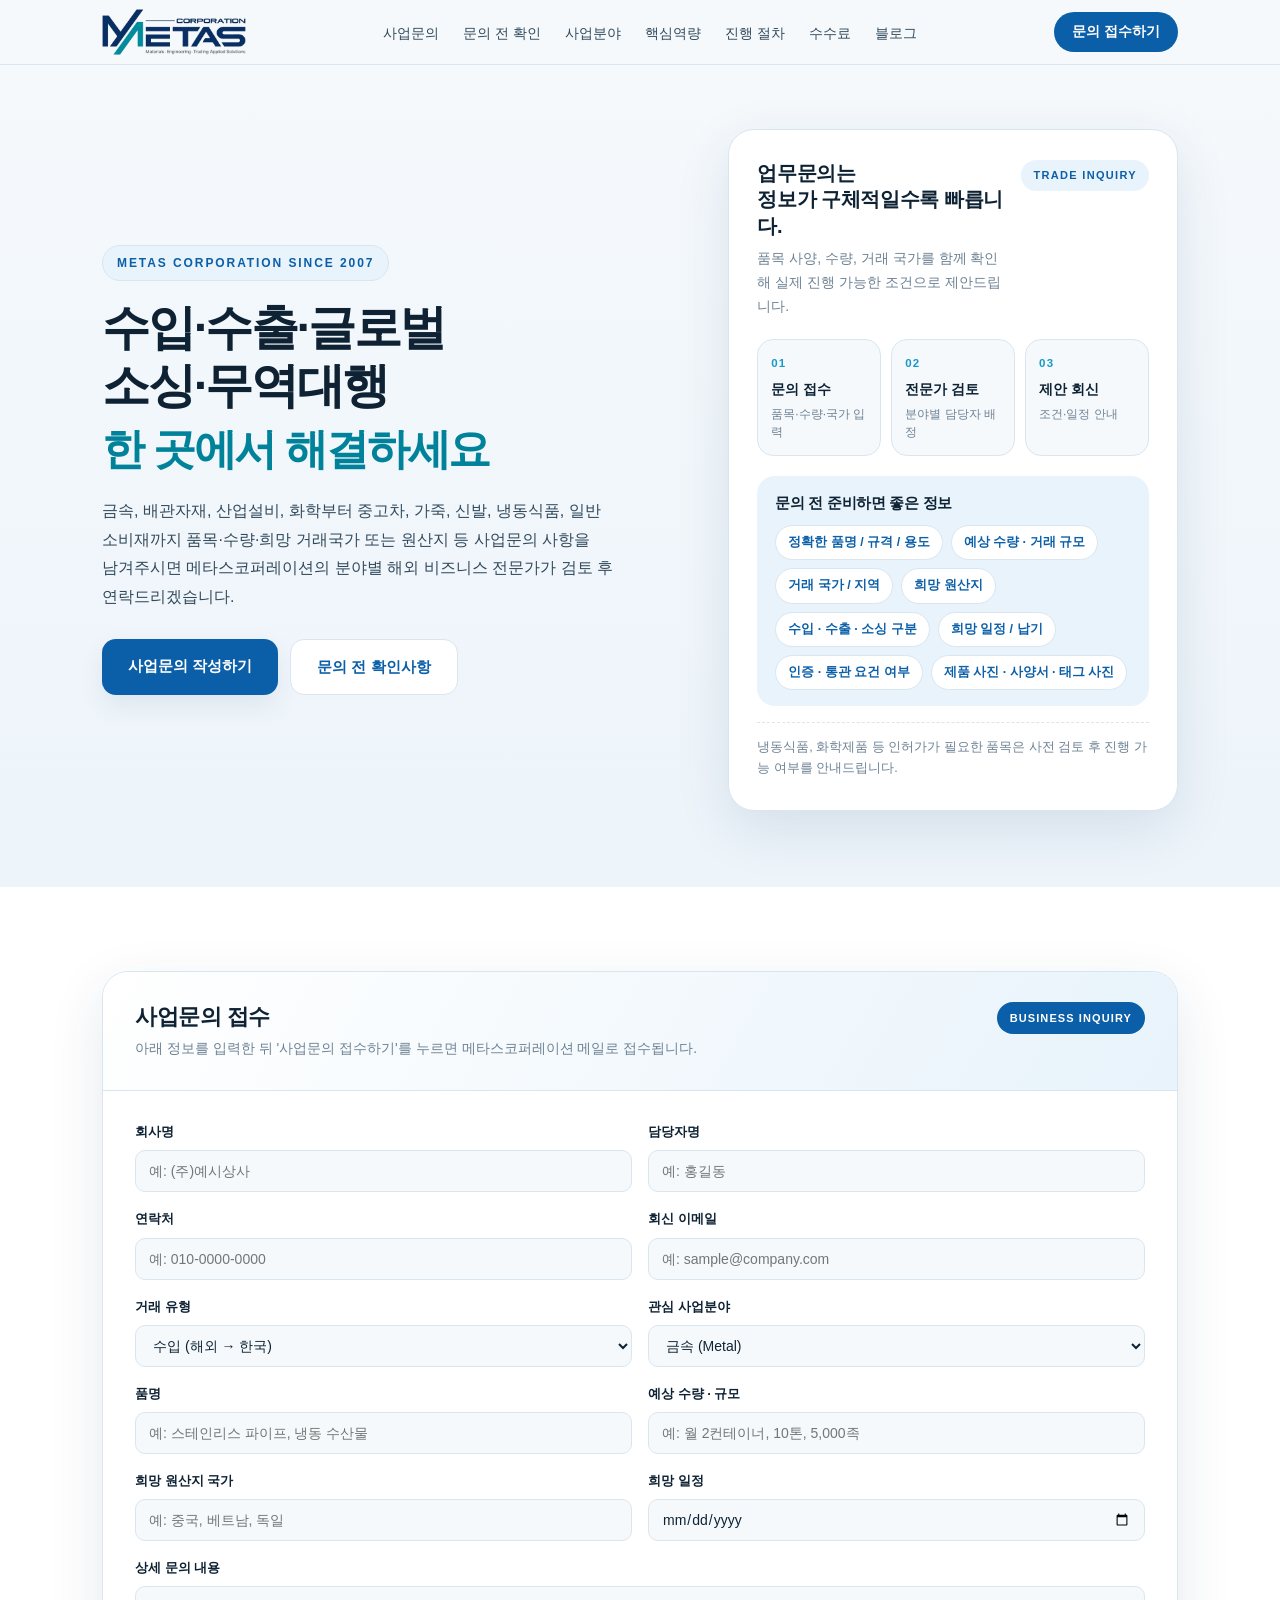
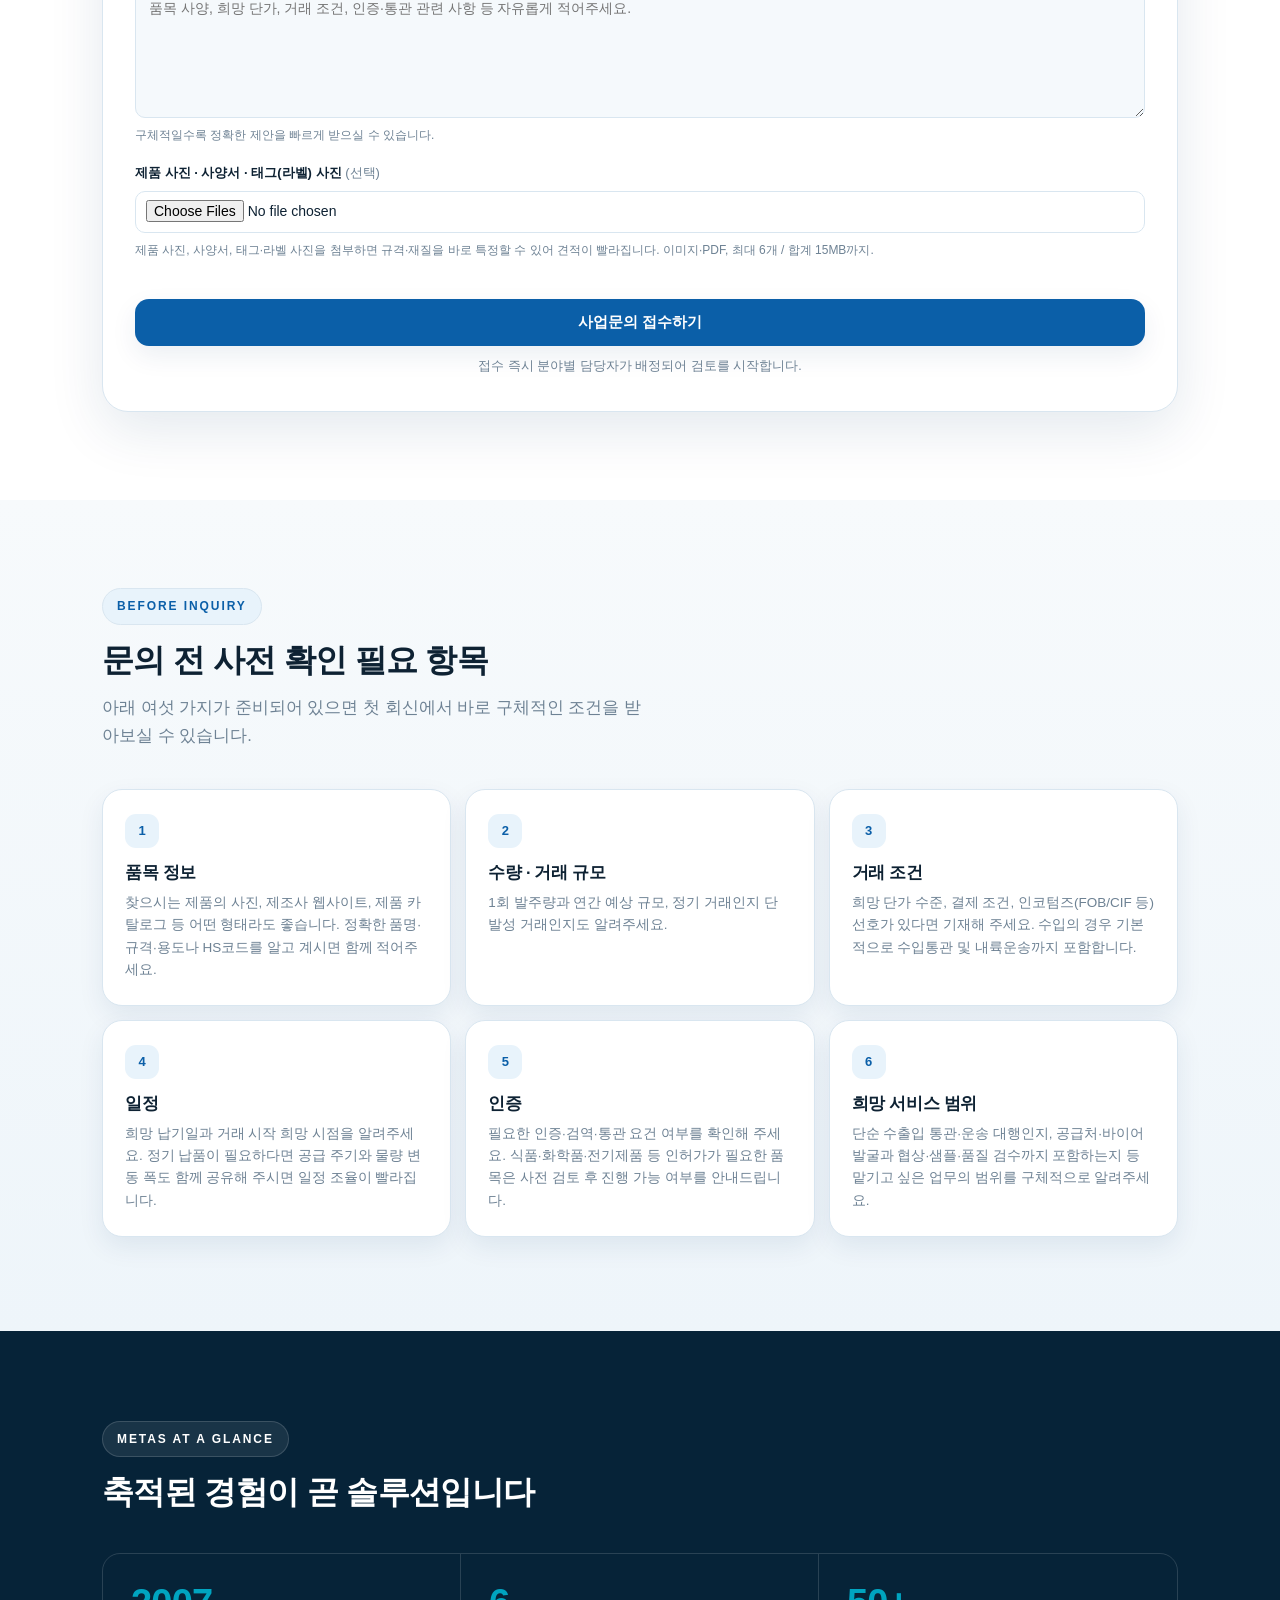
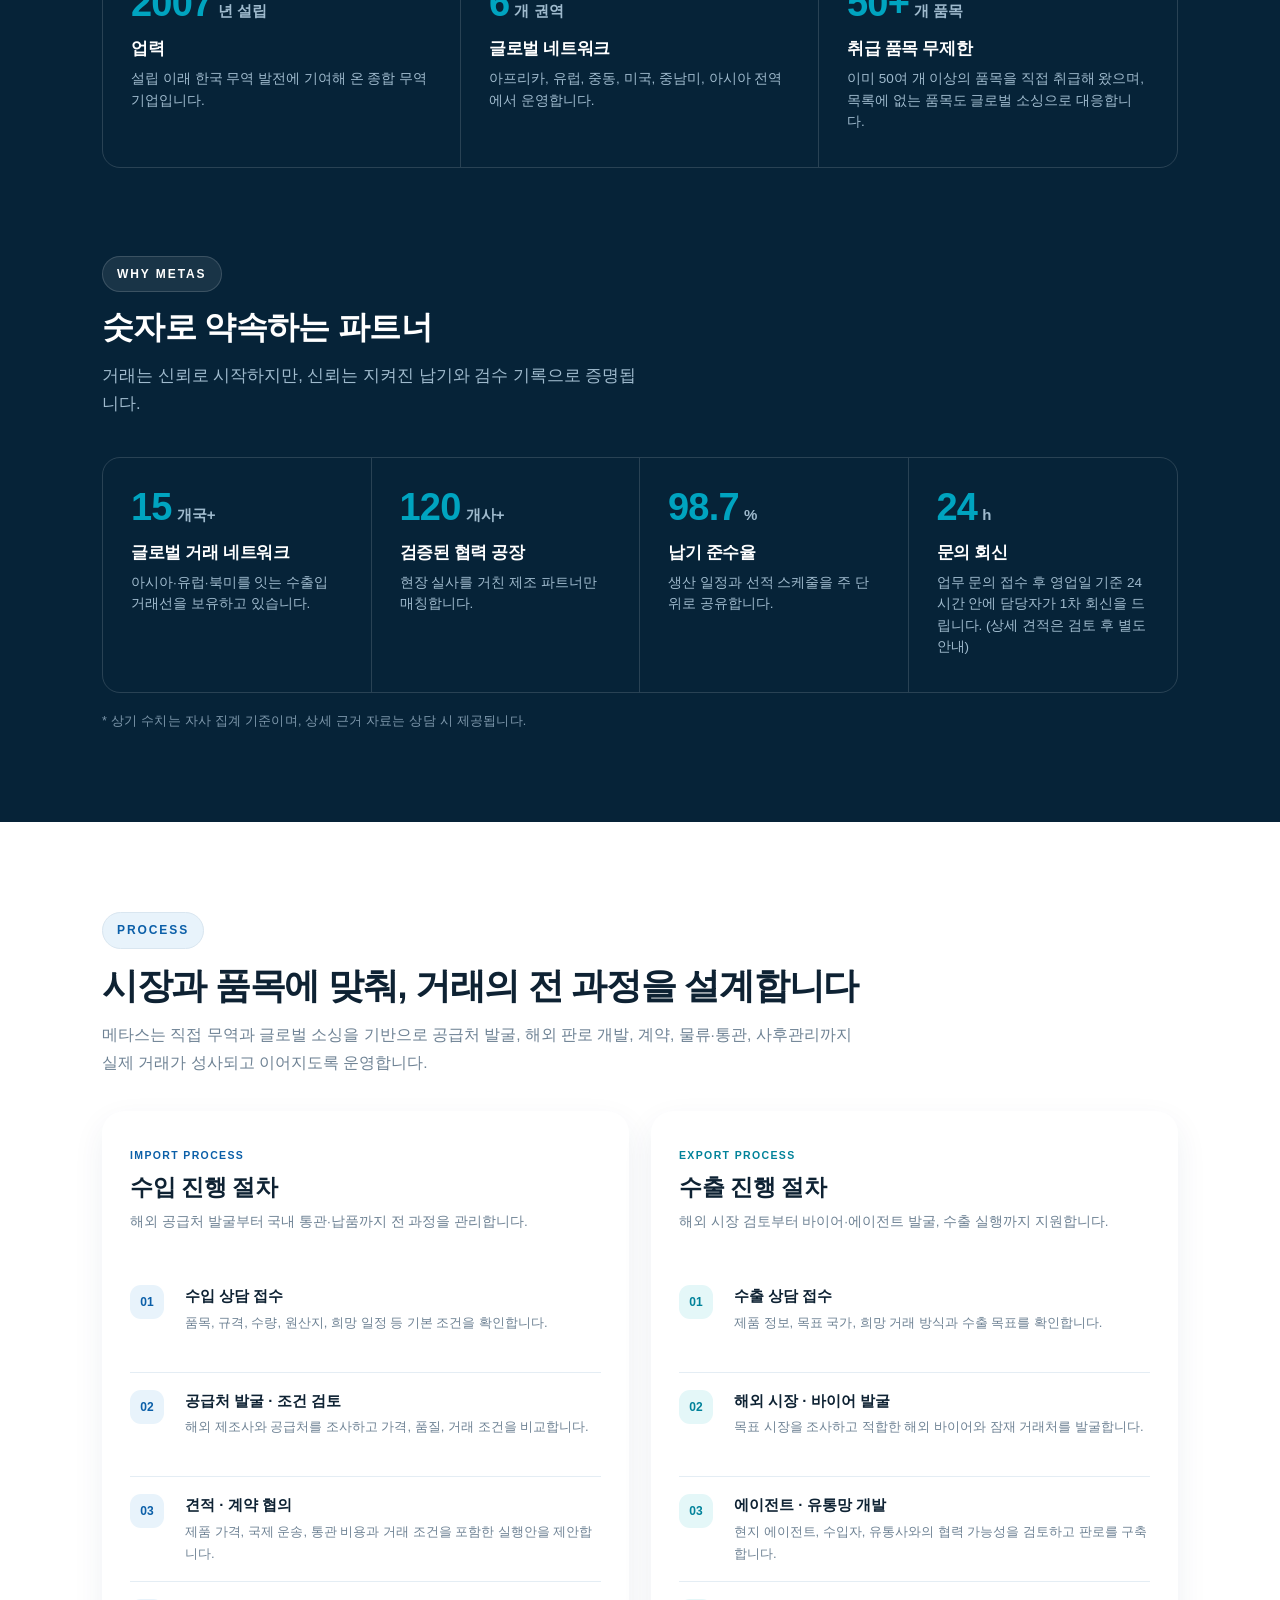
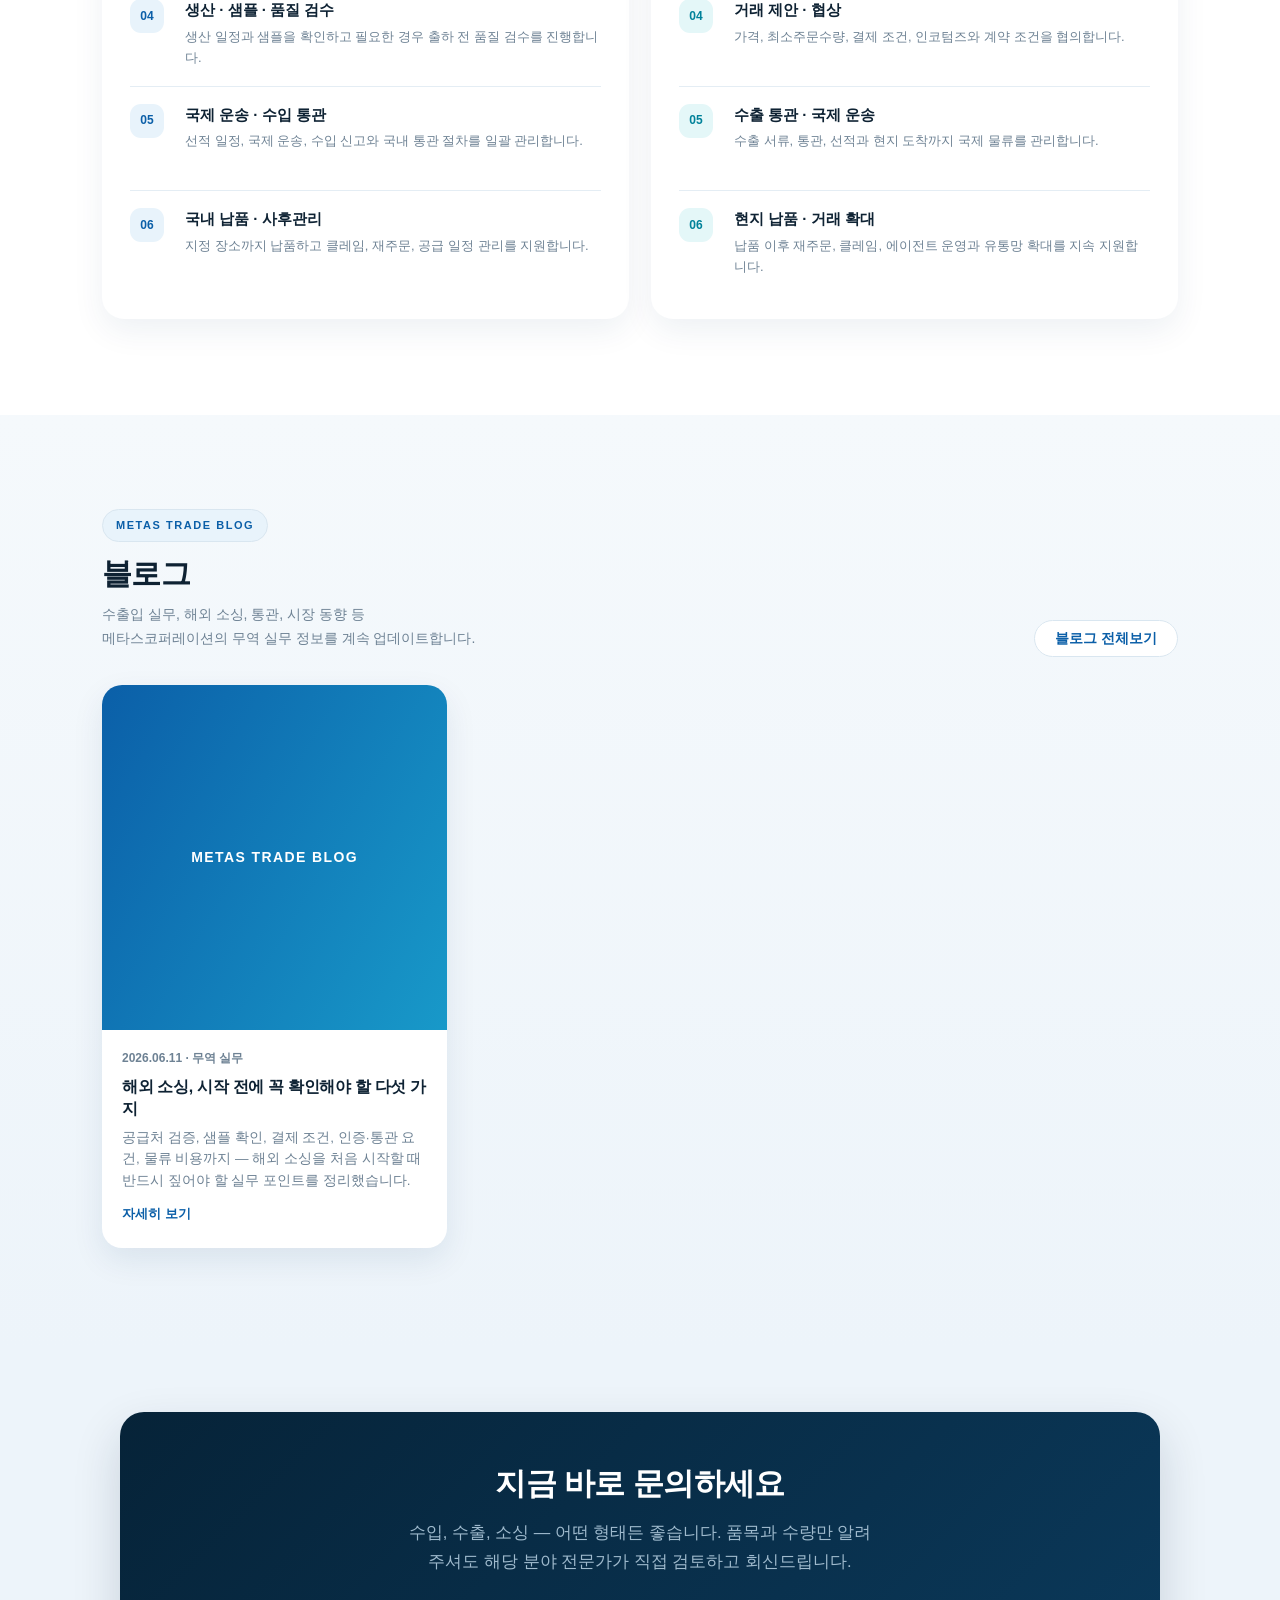
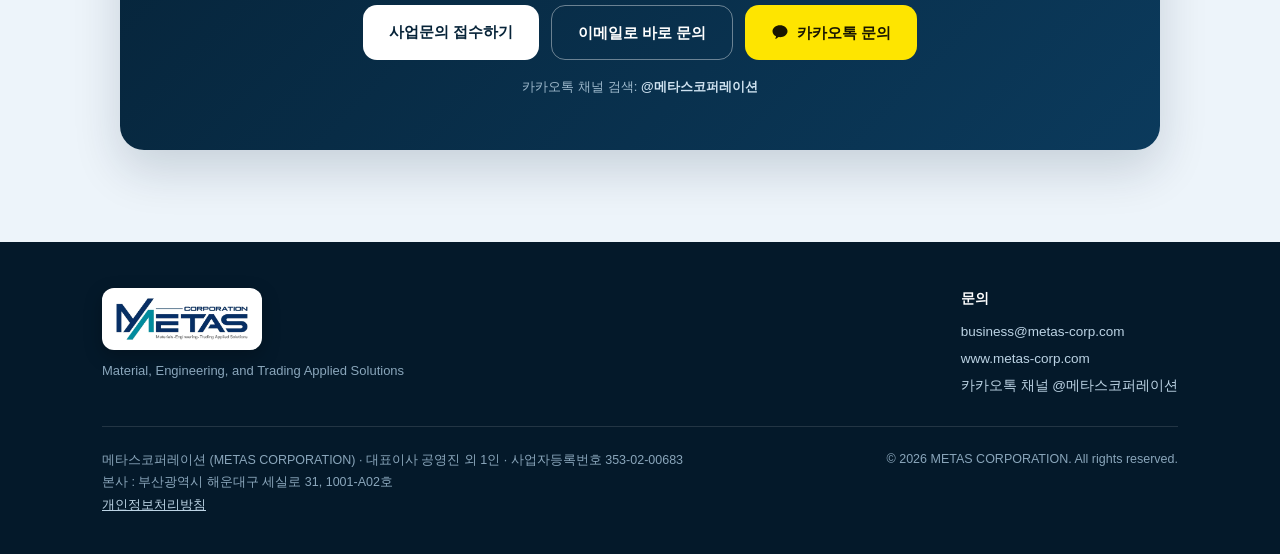
==== index.html @ 471951c3 "Add files via upload" ====
<!DOCTYPE html>

<html lang="ko">
<head>
<meta charset="utf-8"/>
<meta content="width=device-width, initial-scale=1.0" name="viewport"/>
<title>METAS CORPORATION 사업문의 | 수입·수출·글로벌 소싱</title>
<link href="[data-uri]" rel="icon" type="image/png"/>
<meta content="금속, 배관자재, 산업설비, 화학, 중고차, 가죽, 신발, 냉동식품과 글로벌 소싱까지. 품목·수량·거래 국가를 남겨주시면 메타스코퍼레이션의 분야별 전문가가 검토 후 회신드립니다." name="description"/>
<meta content="METAS CORPORATION 사업문의" property="og:title"/>
<meta content="수입·수출·글로벌 소싱, 어떤 형태든 좋습니다. 분야별 해외 비즈니스 전문가가 직접 검토합니다." property="og:description"/>
<link href="assets/site.css?v=20260619-blog1" rel="stylesheet"/>
</head>
<body id="top">
<header>
<div class="wrap nav">
<a aria-label="METAS CORPORATION 홈" class="brand" href="#top"><img alt="METAS CORPORATION" class="brand-logo" src="[data-uri]"/></a>
<button aria-expanded="false" aria-label="메뉴 열기" class="menu-toggle" type="button"><span></span><span></span><span></span></button><ul>
<li><a href="#quote">사업문의</a></li>
<li><a href="#check">문의 전 확인</a></li>
<li><a href="business.html">사업분야</a></li>
<li><a href="#glance">핵심역량</a></li>
<li><a href="#process">진행 절차</a></li>
<li><a href="fee.html">수수료</a></li>
<li><a href="#blog">블로그</a></li>
</ul>
<a class="top-cta" href="#quote">문의 접수하기</a>
</div>
</header>
<main>
<!-- 히어로 -->
<section class="hero">
<div class="wrap hero-inner">
<div class="hero-copy reveal show">
<div class="eyebrow">METAS CORPORATION SINCE 2007</div>
<h1><span class="hero-main-line">수입·수출·글로벌 소싱·무역대행</span><span class="accent">한 곳에서 해결하세요</span></h1>
<p>금속, 배관자재, 산업설비, 화학부터 중고차, 가죽, 신발, 냉동식품, 일반 소비재까지 품목·수량·희망 거래국가 또는 원산지 등 사업문의 사항을 남겨주시면 메타스코퍼레이션의 분야별 해외 비즈니스 전문가가 검토 후 연락드리겠습니다.</p>
<div class="hero-actions">
<a class="btn primary" href="#quote">사업문의 작성하기</a>
<a class="btn ghost" href="#check">문의 전 확인사항</a>
</div>
</div>
<div aria-label="사업문의 안내 패널" class="biz-panel reveal show">
<div class="panel-title">
<div>
<h2>업무문의는<br/>정보가 구체적일수록 빠릅니다.</h2>
<p>품목 사양, 수량, 거래 국가를 함께 확인해 실제 진행 가능한 조건으로 제안드립니다.</p>
</div>
<span class="panel-badge">TRADE INQUIRY</span>
</div>
<div class="biz-flow">
<div class="flow-card"><small>01</small><b>문의 접수</b><span>품목·수량·국가 입력</span></div>
<div class="flow-card"><small>02</small><b>전문가 검토</b><span>분야별 담당자 배정</span></div>
<div class="flow-card"><small>03</small><b>제안 회신</b><span>조건·일정 안내</span></div>
</div>
<div class="panel-check">
<h3>문의 전 준비하면 좋은 정보</h3>
<div class="check-row">
<span>정확한 품명 / 규격 / 용도</span>
<span>예상 수량 · 거래 규모</span>
<span>거래 국가 / 지역</span>
<span>희망 원산지</span>
<span>수입 · 수출 · 소싱 구분</span>
<span>희망 일정 / 납기</span>
<span>인증 · 통관 요건 여부</span>
<span>제품 사진 · 사양서 · 태그 사진</span>
</div>
</div>
<div class="panel-note">냉동식품, 화학제품 등 인허가가 필요한 품목은 사전 검토 후 진행 가능 여부를 안내드립니다.</div>
</div>
</div>
</section>
<!-- 사업문의 폼 -->
<section class="section" id="quote">
<div class="wrap">
<div class="quote-shell reveal">
<div class="quote-head">
<div>
<h2>사업문의 접수</h2>
<p>아래 정보를 입력한 뒤 '사업문의 접수하기'를 누르면 메타스코퍼레이션 메일로 접수됩니다.</p>
</div>
<span class="badge">BUSINESS INQUIRY</span>
</div>
<div class="quote-body">
<form id="quoteForm" onsubmit="return false">
<div class="form-grid">
<div class="field"><label for="company">회사명</label><input autocomplete="organization" id="company" placeholder="예: (주)예시상사"/></div>
<div class="field"><label for="name">담당자명</label><input autocomplete="name" id="name" placeholder="예: 홍길동"/></div>
<div class="field"><label for="phone">연락처</label><input autocomplete="tel" id="phone" placeholder="예: 010-0000-0000"/></div>
<div class="field"><label for="email">회신 이메일</label><input autocomplete="email" id="email" placeholder="예: sample@company.com" type="email"/></div>
<div class="field"><label for="tradeType">거래 유형</label>
<select id="tradeType">
<option>수입 (해외 → 한국)</option>
<option>수출 (한국 → 해외)</option>
<option>해외 소싱 의뢰</option>
<option>삼국간 거래</option>
<option>기타 / 상담 후 결정</option>
</select>
</div>
<div class="field"><label for="bizField">관심 사업분야</label>
<select id="bizField">
<option>금속 (Metal)</option>
<option>배관자재 (Piping Material)</option>
<option>산업설비 및 기계 (Industrial Equipment &amp; Machinery)</option>
<option>화학 (Chemical)</option>
<option>산업 소모품 자재 (Industrial Consumables)</option>
<option>전기전자제품 (Electrical &amp; Electronics)</option>
<option>물류장비 (Logistics Equipment)</option>
<option>중고차 및 부품 (Used Car &amp; Parts)</option>
<option>가죽 (Leather)</option>
<option>섬유 (Textile)</option>
<option>신발 및 의류 부자재 (Footwear &amp; Apparel Materials)</option>
<option>냉동육가공 및 식품 (Frozen Meat &amp; Food)</option>
<option>문구류 (Stationery)</option>
<option>소비재 (Consumer Goods)</option>
<option>그 외 기타 제품 / 글로벌 소싱 의뢰</option>
</select>
</div>
<div class="field"><label for="itemName">품명</label><input id="itemName" placeholder="예: 스테인리스 파이프, 냉동 수산물"/></div>
<div class="field"><label for="quantity">예상 수량 · 규모</label><input id="quantity" placeholder="예: 월 2컨테이너, 10톤, 5,000족"/></div>
<div class="field"><label for="country" id="countryLabel">거래 국가 / 지역</label><input id="country" placeholder="예: 베트남, UAE, 칠레"/></div>
<div class="field"><label for="targetDate">희망 일정</label><input id="targetDate" type="date"/></div>
<div class="field full"><label for="memo">상세 문의 내용</label>
<textarea id="memo" placeholder="품목 사양, 희망 단가, 거래 조건, 인증·통관 관련 사항 등 자유롭게 적어주세요." rows="5"></textarea>
<small>구체적일수록 정확한 제안을 빠르게 받으실 수 있습니다.</small>
</div>
<div class="field full">
<label for="attachments">제품 사진 · 사양서 · 태그(라벨) 사진 <span class="optional-label">(선택)</span></label>
<input accept="image/*,.pdf" id="attachments" multiple="" type="file"/>
<small>제품 사진, 사양서, 태그·라벨 사진을 첨부하면 규격·재질을 바로 특정할 수 있어 견적이 빨라집니다. 이미지·PDF, 최대 6개 / 합계 15MB까지.</small>
<div class="file-list" id="fileList"></div>
</div>
</div>
<div class="form-actions">
<button class="btn primary" id="submitBtn" type="button">사업문의 접수하기</button>
<p class="hint">접수 즉시 분야별 담당자가 배정되어 검토를 시작합니다.</p>
</div>
</form>
</div>
</div>
</div>
</section>
<!-- 문의 전 확인 항목 -->
<section class="section soft" id="check">
<div class="wrap">
<div class="section-head reveal">
<div class="eyebrow">BEFORE INQUIRY</div>
<h2>문의 전 사전 확인 필요 항목</h2>
<p>아래 여섯 가지가 준비되어 있으면 첫 회신에서 바로 구체적인 조건을 받아보실 수 있습니다.</p>
</div>
<div class="check-grid reveal">
<div class="check-card"><span class="no">1</span><h3>품목 정보</h3><p>찾으시는 제품의 사진, 제조사 웹사이트, 제품 카탈로그 등 어떤 형태라도 좋습니다. 정확한 품명·규격·용도나 HS코드를 알고 계시면 함께 적어주세요.</p></div>
<div class="check-card"><span class="no">2</span><h3>수량 · 거래 규모</h3><p>1회 발주량과 연간 예상 규모, 정기 거래인지 단발성 거래인지도 알려주세요.</p></div>
<div class="check-card"><span class="no">3</span><h3>거래 조건</h3><p>희망 단가 수준, 결제 조건, 인코텀즈(FOB/CIF 등) 선호가 있다면 기재해 주세요. 수입의 경우 기본적으로 수입통관 및 내륙운송까지 포함합니다.</p></div>
<div class="check-card"><span class="no">4</span><h3>일정</h3><p>희망 납기일과 거래 시작 희망 시점을 알려주세요. 정기 납품이 필요하다면 공급 주기와 물량 변동 폭도 함께 공유해 주시면 일정 조율이 빨라집니다.</p></div>
<div class="check-card"><span class="no">5</span><h3>인증</h3><p>필요한 인증·검역·통관 요건 여부를 확인해 주세요. 식품·화학품·전기제품 등 인허가가 필요한 품목은 사전 검토 후 진행 가능 여부를 안내드립니다.</p></div>
<div class="check-card"><span class="no">6</span><h3>희망 서비스 범위</h3><p>단순 수출입 통관·운송 대행인지, 공급처·바이어 발굴과 협상·샘플·품질 검수까지 포함하는지 등 맡기고 싶은 업무의 범위를 구체적으로 알려주세요.</p></div>
</div>
</div>
</section>
<!-- METAS AT A GLANCE -->
<section class="section stat-section" id="glance">
<div class="wrap">
<div class="section-head reveal">
<div class="eyebrow">METAS AT A GLANCE</div>
<h2>축적된 경험이 곧 솔루션입니다</h2>
</div>
<div class="stat-grid cols-3 reveal">
<div class="stat-cell">
<div class="stat-num">2007<small>년 설립</small></div>
<h3>업력</h3>
<p>설립 이래 한국 무역 발전에 기여해 온 종합 무역 기업입니다.</p>
</div>
<div class="stat-cell">
<div class="stat-num">6<small>개 권역</small></div>
<h3>글로벌 네트워크</h3>
<p>아프리카, 유럽, 중동, 미국, 중남미, 아시아 전역에서 운영합니다.</p>
</div>
<div class="stat-cell">
<div class="stat-num">50+<small>개 품목</small></div>
<h3>취급 품목 무제한</h3>
<p>이미 50여 개 이상의 품목을 직접 취급해 왔으며, 목록에 없는 품목도 글로벌 소싱으로 대응합니다.</p>
</div>
</div>
</div>
</section>
<!-- WHY METAS -->
<section class="section stat-section" id="why" style="padding-top:0">
<div class="wrap">
<div class="section-head reveal">
<div class="eyebrow">WHY METAS</div>
<h2>숫자로 약속하는 파트너</h2>
<p>거래는 신뢰로 시작하지만, 신뢰는 지켜진 납기와 검수 기록으로 증명됩니다.</p>
</div>
<div class="stat-grid cols-4 reveal">
<div class="stat-cell">
<div class="stat-num">15<small>개국+</small></div>
<h3>글로벌 거래 네트워크</h3>
<p>아시아·유럽·북미를 잇는 수출입 거래선을 보유하고 있습니다.</p>
</div>
<div class="stat-cell">
<div class="stat-num">120<small>개사+</small></div>
<h3>검증된 협력 공장</h3>
<p>현장 실사를 거친 제조 파트너만 매칭합니다.</p>
</div>
<div class="stat-cell">
<div class="stat-num">98.7<small>%</small></div>
<h3>납기 준수율</h3>
<p>생산 일정과 선적 스케줄을 주 단위로 공유합니다.</p>
</div>
<div class="stat-cell">
<div class="stat-num">24<small>h</small></div>
<h3>문의 회신</h3>
<p>업무 문의 접수 후 영업일 기준 24시간 안에 담당자가 1차 회신을 드립니다. (상세 견적은 검토 후 별도 안내)</p>
</div>
</div>
<p class="stat-note reveal">* 상기 수치는 자사 집계 기준이며, 상세 근거 자료는 상담 시 제공됩니다.</p>
</div>
</section>
<!-- 진행 절차 -->
<section class="section soft" id="process">
<div class="wrap">
<div class="section-head reveal">
<div class="eyebrow">PROCESS</div>
<h2>시장과 품목에 맞춰, 거래의 전 과정을 설계합니다</h2>
<p>메타스는 직접 무역과 글로벌 소싱을 기반으로 공급처 발굴, 해외 판로 개발, 계약, 물류·통관, 사후관리까지 실제 거래가 성사되고 이어지도록 운영합니다.</p>
</div>
<div class="process-split reveal">
<section class="process-panel import-process" aria-labelledby="importProcessTitle">
<div class="process-panel-head">
<span class="process-kicker">IMPORT PROCESS</span>
<h3 id="importProcessTitle">수입 진행 절차</h3>
<p>해외 공급처 발굴부터 국내 통관·납품까지 전 과정을 관리합니다.</p>
</div>
<ol class="process-steps">
<li><span>01</span><div><strong>수입 상담 접수</strong><p>품목, 규격, 수량, 원산지, 희망 일정 등 기본 조건을 확인합니다.</p></div></li>
<li><span>02</span><div><strong>공급처 발굴 · 조건 검토</strong><p>해외 제조사와 공급처를 조사하고 가격, 품질, 거래 조건을 비교합니다.</p></div></li>
<li><span>03</span><div><strong>견적 · 계약 협의</strong><p>제품 가격, 국제 운송, 통관 비용과 거래 조건을 포함한 실행안을 제안합니다.</p></div></li>
<li><span>04</span><div><strong>생산 · 샘플 · 품질 검수</strong><p>생산 일정과 샘플을 확인하고 필요한 경우 출하 전 품질 검수를 진행합니다.</p></div></li>
<li><span>05</span><div><strong>국제 운송 · 수입 통관</strong><p>선적 일정, 국제 운송, 수입 신고와 국내 통관 절차를 일괄 관리합니다.</p></div></li>
<li><span>06</span><div><strong>국내 납품 · 사후관리</strong><p>지정 장소까지 납품하고 클레임, 재주문, 공급 일정 관리를 지원합니다.</p></div></li>
</ol>
</section>
<section class="process-panel export-process" aria-labelledby="exportProcessTitle">
<div class="process-panel-head">
<span class="process-kicker">EXPORT PROCESS</span>
<h3 id="exportProcessTitle">수출 진행 절차</h3>
<p>해외 시장 검토부터 바이어·에이전트 발굴, 수출 실행까지 지원합니다.</p>
</div>
<ol class="process-steps">
<li><span>01</span><div><strong>수출 상담 접수</strong><p>제품 정보, 목표 국가, 희망 거래 방식과 수출 목표를 확인합니다.</p></div></li>
<li><span>02</span><div><strong>해외 시장 · 바이어 발굴</strong><p>목표 시장을 조사하고 적합한 해외 바이어와 잠재 거래처를 발굴합니다.</p></div></li>
<li><span>03</span><div><strong>에이전트 · 유통망 개발</strong><p>현지 에이전트, 수입자, 유통사와의 협력 가능성을 검토하고 판로를 구축합니다.</p></div></li>
<li><span>04</span><div><strong>거래 제안 · 협상</strong><p>가격, 최소주문수량, 결제 조건, 인코텀즈와 계약 조건을 협의합니다.</p></div></li>
<li><span>05</span><div><strong>수출 통관 · 국제 운송</strong><p>수출 서류, 통관, 선적과 현지 도착까지 국제 물류를 관리합니다.</p></div></li>
<li><span>06</span><div><strong>현지 납품 · 거래 확대</strong><p>납품 이후 재주문, 클레임, 에이전트 운영과 유통망 확대를 지속 지원합니다.</p></div></li>
</ol>
</section>
</div>
</div>
</section>
<!-- 블로그 -->
<section class="blog-section" id="blog">
<div class="wrap">
<div class="blog-head">
<div>
<div class="blog-badge">METAS TRADE BLOG</div>
<h2>블로그</h2>
<p>수출입 실무, 해외 소싱, 통관, 시장 동향 등<br/>메타스코퍼레이션의 무역 실무 정보를 계속 업데이트합니다.</p>
</div>
<div class="blog-actions">
<a class="blog-filter" href="blog/index.html">블로그 전체보기</a>
</div>
</div>
<div aria-live="polite" class="blog-grid" id="latestBlogGrid">
<article class="blog-card">
<div class="blog-body">
<div class="blog-meta">불러오는 중</div>
<h3 class="blog-title">블로그 글을 불러오고 있습니다.</h3>
<p class="blog-excerpt">잠시만 기다려 주세요.</p>
</div>
</article>
</div>
</div>
</section>
<!-- 문의 CTA -->
<section class="section dark contact-cta" id="contact">
<div class="wrap">
<h2>지금 바로 문의하세요</h2>
<p>수입, 수출, 소싱 — 어떤 형태든 좋습니다. 품목과 수량만 알려주셔도 해당 분야 전문가가 직접 검토하고 회신드립니다.</p>
<div class="contact-actions">
<a class="btn light" href="#quote">사업문의 접수하기</a>
<a class="btn outline" href="mailto:business@metas-corp.com">이메일로 바로 문의</a>
<a class="btn kakao" href="http://pf.kakao.com/_SASyn/chat" rel="noopener noreferrer" target="_blank">
<svg aria-hidden="true" fill="#191600" viewbox="0 0 24 24"><path d="M12 3C6.48 3 2 6.58 2 10.99c0 2.86 1.9 5.37 4.76 6.78-.21.77-.76 2.8-.87 3.24-.14.55.2.54.42.39.17-.11 2.71-1.84 3.81-2.59.6.09 1.23.14 1.88.14 5.52 0 10-3.58 10-7.99C22 6.58 17.52 3 12 3z"></path></svg>
          카카오톡 문의
        </a>
</div>
<p style="margin-top:16px;font-size:13px;color:#9fbacd">카카오톡 채널 검색: <b style="color:#cfe2f0">@메타스코퍼레이션</b></p>
</div>
</section>
</main>
<footer class="footer">
<div class="wrap">
<div class="footer-top">
<div>
<a aria-label="METAS CORPORATION 홈" class="footer-brand" href="#top"><span class="logo-chip"><img alt="METAS CORPORATION" src="[data-uri]"/></span></a>
<p class="footer-desc">Material, Engineering, and Trading Applied Solutions</p>
</div>
<div class="footer-contact">
<div class="footer-contact-title">문의</div>
<a href="mailto:business@metas-corp.com">business@metas-corp.com</a>
<a href="https://www.metas-corp.com" rel="noopener" target="_blank">www.metas-corp.com</a>
<a href="http://pf.kakao.com/_SASyn" rel="noopener" target="_blank">카카오톡 채널 @메타스코퍼레이션</a>
</div>
</div>
<div class="footer-divider"></div>
<div class="footer-bottom">
<div class="footer-company">
        메타스코퍼레이션 (METAS CORPORATION) · 대표이사 공영진 외 1인 · 사업자등록번호 353-02-00683<br/>
        본사 : 부산광역시 해운대구 세실로 31, 1001-A02호<br/>
<a class="policy-link" href="#" id="privacyPolicyLink" rel="noopener noreferrer" target="_blank">개인정보처리방침</a>
</div>
<div class="footer-copy">© 2026 METAS CORPORATION. All rights reserved.</div>
</div>
</div>
</footer>
<!-- 접수 완료 팝업 -->
<div aria-labelledby="doneTitle" aria-modal="true" class="modal" id="doneModal" role="dialog">
<div class="modal-box">
<div class="ok-mark">✓</div>
<h3 id="doneTitle">문의가 접수되었습니다</h3>
<p>담당자가 내용을 확인한 뒤 입력하신 연락처로 회신드리겠습니다.</p>
<button class="btn primary" id="doneClose" type="button">확인</button>
</div>
</div>
<button aria-label="맨 위로 이동" class="to-top" id="toTop" type="button">
<svg fill="none" stroke="currentColor" stroke-linecap="round" stroke-linejoin="round" stroke-width="2.4" viewbox="0 0 24 24"><path d="M12 19V5M5 12l7-7 7 7"></path></svg>
</button>
<script>
  // Google Apps Script 배포 후 받은 웹 앱 URL을 아래에 넣어주세요. (README.md 참고)
  const GOOGLE_SCRIPT_URL = 'PASTE_GOOGLE_APPS_SCRIPT_WEB_APP_URL_HERE';

  const el = id => document.getElementById(id);
  const val = id => (el(id)?.value || '').trim() || '-';

  /* ---------- 스크롤 등장 ---------- */
  const io = new IntersectionObserver(entries => {
    entries.forEach(e => { if (e.isIntersecting) { e.target.classList.add('show'); io.unobserve(e.target); } });
  }, { threshold: .12 });
  document.querySelectorAll('.reveal').forEach(n => io.observe(n));

  /* ---------- 맨 위로 버튼 ---------- */
  const toTop = el('toTop');
  if (toTop) {
    window.addEventListener('scroll', () => {
      if (window.scrollY > 400) toTop.classList.add('show');
      else toTop.classList.remove('show');
    }, { passive: true });
    toTop.addEventListener('click', () => window.scrollTo({ top: 0, behavior: 'smooth' }));
  }

  /* ---------- 블로그 최신 3개 자동 로드 ---------- */
  async function loadLatestBlogPosts() {
    const grid = el('latestBlogGrid');
    if (!grid) return;

    const fallbackPosts = [
      {
        "title": "해외 소싱, 시작 전에 꼭 확인해야 할 다섯 가지",
        "excerpt": "공급처 검증, 샘플 확인, 결제 조건, 인증·통관 요건, 물류 비용까지 — 해외 소싱을 처음 시작할 때 반드시 짚어야 할 실무 포인트를 정리했습니다.",
        "url": "blog/global-sourcing-checklist.html",
        "thumbnail": "",
        "date": "2026.06.11",
        "category": "무역 실무"
      }
    ];

    const escapeHtml = v => String(v || '').replace(/[&<>"]/g, ch => ({'&':'&amp;','<':'&lt;','>':'&gt;','"':'&quot;'}[ch]));
    const isExternalPath = value => /^(https?:)?\/\//i.test(value) || String(value || '').startsWith('/');
    const toMainBlogPath = value => {
      const path = String(value || '').replace(/^\.\//,'');
      if (!path || isExternalPath(path) || path.startsWith('blog/')) return path;
      return `blog/${path}`;
    };

    function render(posts) {
      const latest = (posts || []).slice(0, 3);
      if (!latest.length) {
        grid.innerHTML = '<article class="blog-card"><div class="blog-body"><h3 class="blog-title">등록된 블로그 글이 없습니다.</h3></div></article>';
        return;
      }
      grid.innerHTML = latest.map(post => {
        const postUrl = toMainBlogPath(post.url);
        const thumbnailUrl = toMainBlogPath(post.thumbnail);
        return `
        <article class="blog-card">
          ${thumbnailUrl
            ? `<a class="blog-thumb" href="${escapeHtml(postUrl)}" aria-label="${escapeHtml(post.title)}"><img src="${escapeHtml(thumbnailUrl)}" alt="${escapeHtml(post.alt || post.title)}" loading="lazy"></a>`
            : `<a class="blog-thumb placeholder" href="${escapeHtml(postUrl)}">METAS TRADE BLOG</a>`}
          <div class="blog-body">
            <div class="blog-meta">${escapeHtml(post.date)} · ${escapeHtml(post.category || '무역 실무')}</div>
            <h3 class="blog-title">${escapeHtml(post.title)}</h3>
            <p class="blog-excerpt">${escapeHtml(post.excerpt)}</p>
            <a class="blog-read" href="${escapeHtml(postUrl)}">자세히 보기</a>
          </div>
        </article>`;
      }).join('');
    }

    try {
      const response = await fetch('blog/posts.json', { cache: 'no-store' });
      if (!response.ok) throw new Error('posts.json load failed');
      render(await response.json());
    } catch (e) {
      render(fallbackPosts);
    }
  }
  loadLatestBlogPosts();

  /* ---------- 거래 유형에 따른 라벨 전환 (수입 → 희망 원산지 국가) ---------- */
  const tradeTypeEl = el('tradeType');
  const countryLabelEl = el('countryLabel');
  const countryInputEl = el('country');
  function isImport() { return (tradeTypeEl?.value || '').startsWith('수입'); }
  function isExport() { return (tradeTypeEl?.value || '').startsWith('수출'); }
  function updateCountryLabel() {
    if (isImport()) {
      countryLabelEl.textContent = '희망 원산지 국가';
      countryInputEl.placeholder = '예: 중국, 베트남, 독일';
    } else if (isExport()) {
      countryLabelEl.textContent = '거래 희망 국가 / 지역';
      countryInputEl.placeholder = '예: 베트남, UAE, 칠레';
    } else {
      countryLabelEl.textContent = '거래 국가 / 지역';
      countryInputEl.placeholder = '예: 베트남, UAE, 칠레';
    }
  }
  tradeTypeEl?.addEventListener('change', updateCountryLabel);
  updateCountryLabel();

  /* ---------- 사업문의 접수 ---------- */
  function makeBody() {
    const countryLabelText = isImport() ? '희망 원산지 국가' : (isExport() ? '거래 희망 국가/지역' : '거래 국가/지역');
    return `[메타스코퍼레이션 사업문의]\n\n` +
      `■ 기본 정보\n` +
      `회사명: ${val('company')}\n` +
      `담당자명: ${val('name')}\n` +
      `연락처: ${val('phone')}\n` +
      `회신 이메일: ${val('email')}\n\n` +
      `■ 거래 정보\n` +
      `거래 유형: ${val('tradeType')}\n` +
      `관심 사업분야: ${val('bizField')}\n` +
      `품명: ${val('itemName')}\n` +
      `예상 수량·규모: ${val('quantity')}\n` +
      `${countryLabelText}: ${val('country')}\n` +
      `희망 일정: ${val('targetDate')}\n\n` +
      `■ 상세 문의 내용\n${val('memo')}\n\n` +
      `접수 시간: ${new Date().toLocaleString('ko-KR')}`;
  }

  const modal = el('doneModal');
  const openModal = () => modal.classList.add('open');
  const closeModal = () => modal.classList.remove('open');
  el('doneClose').addEventListener('click', closeModal);
  modal.addEventListener('click', e => { if (e.target === modal) closeModal(); });

  /* ---------- 첨부 파일 선택 표시 / 용량 제한 ---------- */
  const MAX_FILES = 6;
  const MAX_TOTAL = 15 * 1024 * 1024; // 합계 15MB
  const attachEl = el('attachments');
  const fileListEl = el('fileList');
  function selectedFiles() { return attachEl && attachEl.files ? Array.from(attachEl.files) : []; }
  function fmtSize(n) { return n >= 1048576 ? (n/1048576).toFixed(1)+'MB' : Math.ceil(n/1024)+'KB'; }
  function refreshFileList() {
    const files = selectedFiles();
    if (!files.length) { fileListEl.textContent = ''; return; }
    const total = files.reduce((s,f)=>s+f.size, 0);
    let msg = `선택한 파일 ${files.length}개 (합계 ${fmtSize(total)})`;
    if (files.length > MAX_FILES) msg += ` · 최대 ${MAX_FILES}개까지 첨부됩니다`;
    if (total > MAX_TOTAL) msg += ` · 합계 15MB를 초과해 일부는 메일에 직접 첨부해 주세요`;
    fileListEl.textContent = msg;
  }
  attachEl?.addEventListener('change', refreshFileList);

  function readFileAsBase64(file) {
    return new Promise((resolve, reject) => {
      const r = new FileReader();
      r.onload = () => resolve({ name: file.name, mimeType: file.type || 'application/octet-stream', dataBase64: String(r.result).split(',')[1] });
      r.onerror = () => reject(r.error);
      r.readAsDataURL(file);
    });
  }
  // 용량 한도 안에서 첨부할 파일만 추려 base64로 변환
  async function collectAttachments() {
    let files = selectedFiles().slice(0, MAX_FILES);
    const picked = [];
    let total = 0;
    for (const f of files) {
      if (total + f.size > MAX_TOTAL) continue;
      total += f.size;
      picked.push(await readFileAsBase64(f));
    }
    return picked;
  }

  el('submitBtn').addEventListener('click', async () => {
    const btn = el('submitBtn');
    const payload = {
      subject: `[메타스 사업문의] ${val('company')} / ${val('bizField')}`,
      body: makeBody(),
      email: val('email')
    };

    const hasFiles = selectedFiles().length > 0;

    // Apps Script URL이 아직 설정되지 않았다면 메일 작성 창으로 대체 (이 경우 파일 자동 첨부 불가)
    if (GOOGLE_SCRIPT_URL.startsWith('PASTE_')) {
      let body = payload.body;
      if (hasFiles) {
        body += `\n\n※ 제품 사진 / 사양서 / 태그 사진을 첨부하려 하셨습니다.\n   열리는 메일 작성 창에서 파일을 직접 첨부해 주세요.`;
        alert('메일 작성 창이 열립니다. 선택하신 사진·파일은 메일 창에서 직접 첨부해 주세요.\n(자동 첨부는 Apps Script 연결 후 이용할 수 있습니다.)');
      }
      window.location.href = `mailto:business@metas-corp.com?subject=${encodeURIComponent(payload.subject)}&body=${encodeURIComponent(body)}`;
      return;
    }

    btn.disabled = true;
    btn.textContent = '접수 중...';
    try {
      if (hasFiles) {
        btn.textContent = '사진 첨부 중...';
        payload.files = await collectAttachments();
        btn.textContent = '접수 중...';
      }
      await fetch(GOOGLE_SCRIPT_URL, {
        method: 'POST',
        mode: 'no-cors',
        headers: { 'Content-Type': 'text/plain;charset=utf-8' },
        body: JSON.stringify(payload)
      });
      openModal();
      el('quoteForm').reset();
      refreshFileList();
    } catch (e) {
      alert('접수 중 오류가 발생했습니다. business@metas-corp.com 으로 직접 메일을 보내주세요.');
    } finally {
      btn.disabled = false;
      btn.textContent = '사업문의 접수하기';
    }
  });
</script>
<script>
(function(){
  const button=document.querySelector('.menu-toggle');
  const menu=document.querySelector('.nav ul');
  if(!button||!menu)return;
  const close=()=>{button.setAttribute('aria-expanded','false');menu.classList.remove('open');document.body.classList.remove('menu-open');};
  button.addEventListener('click',()=>{const open=button.getAttribute('aria-expanded')==='true';button.setAttribute('aria-expanded',String(!open));menu.classList.toggle('open',!open);document.body.classList.toggle('menu-open',!open);});
  menu.querySelectorAll('a').forEach(a=>a.addEventListener('click',close));
  document.addEventListener('click',e=>{if(!menu.contains(e.target)&&!button.contains(e.target))close();});
  window.addEventListener('resize',()=>{if(window.innerWidth>860)close();});
})();
</script></body>
</html>
---- assets/site.css ----
:root{--bg:#f5f9fc;--bg2:#edf4fa;--ink:#0e2233;--text:#324a5c;--muted:#6e8294;--line:#d9e6f0;--card:#fff;
    --brand:#0b5fa8;--brand2:#1899c9;--navy:#062338;--sky:#e8f3fb;--green:#24b883;--orange:#f2a338;--mint:#00a4c0;--mint-d:#00829a;
    --shadow:0 18px 55px rgba(9,52,96,.11);--shadow2:0 10px 26px rgba(9,52,96,.08);--radius:26px}
  *{margin:0;padding:0;box-sizing:border-box}
  html{scroll-behavior:smooth}
  body{font-family:-apple-system,BlinkMacSystemFont,"Pretendard","Noto Sans KR","Apple SD Gothic Neo","Segoe UI",Arial,sans-serif;
    background:var(--bg);color:var(--text);line-height:1.7;font-size:16.5px;-webkit-font-smoothing:antialiased}
  a{color:inherit}
  :focus-visible{outline:3px solid var(--brand2);outline-offset:2px;border-radius:6px}
  .wrap{max-width:1120px;margin:0 auto;padding:0 22px}
  h1,h2,h3{color:var(--ink);letter-spacing:-.02em;line-height:1.32}
  .reveal{opacity:0;transform:translateY(16px);transition:opacity .55s ease,transform .55s ease}
  .reveal.show{opacity:1;transform:none}
  @media(prefers-reduced-motion:reduce){.reveal{opacity:1;transform:none;transition:none}}

  /* 헤더 */
  header{position:sticky;top:0;z-index:60;background:rgba(245,249,252,.9);backdrop-filter:blur(10px);border-bottom:1px solid var(--line)}
  .nav{display:flex;align-items:center;justify-content:space-between;height:64px}
  .brand{display:flex;align-items:center;gap:10px;text-decoration:none}
  .brand-mark{width:30px;height:30px;border-radius:9px;background:linear-gradient(135deg,var(--navy),var(--mint));
    display:grid;place-items:center;color:#fff;font-weight:800;font-size:14px}
  .brand b{font-size:16.5px;color:var(--ink);letter-spacing:.02em}
  .brand-logo{height:46px;width:auto;display:block}
  @media(max-width:480px){.brand-logo{height:36px}}
  .nav ul{display:flex;gap:24px;list-style:none}
  .nav ul a{text-decoration:none;font-size:14px;font-weight:500;color:var(--text)}
  .nav ul a:hover{color:var(--brand)}
  .nav .top-cta{background:var(--brand);color:#fff;text-decoration:none;font-size:13.5px;font-weight:700;padding:9px 18px;border-radius:99px}
  .nav .top-cta:hover{background:var(--brand2)}
  

  /* 버튼 */
  .btn{display:inline-block;text-decoration:none;font-weight:700;font-size:15px;border-radius:14px;padding:14px 26px;
    border:none;cursor:pointer;transition:background .18s,color .18s,box-shadow .18s}
  .btn.primary{background:var(--brand);color:#fff;box-shadow:var(--shadow2)}
  .btn.primary:hover{background:var(--brand2)}
  .btn.ghost{background:#fff;color:var(--brand);border:1.5px solid var(--line)}
  .btn.ghost:hover{border-color:var(--brand)}

  /* 히어로 */
  .hero{padding:64px 0 76px;background:linear-gradient(180deg,var(--bg) 0%,var(--bg2) 100%)}
  .hero-inner{display:grid;grid-template-columns:1fr 1.05fr;gap:46px;align-items:center}
  .eyebrow{display:inline-block;font-size:12px;font-weight:800;letter-spacing:.16em;color:var(--brand);
    background:var(--sky);border:1px solid var(--line);border-radius:99px;padding:7px 14px;margin-bottom:18px}
  h1{font-size:clamp(30px,4.4vw,44px);font-weight:800}
  h1 .accent{color:var(--mint-d)}
  .hero-copy h1{word-break:keep-all}
  .hero-copy h1 .hl{white-space:nowrap}
  .hero-copy p{margin-top:16px;font-size:17px;max-width:46ch}
  .hero-actions{display:flex;gap:12px;margin-top:28px;flex-wrap:wrap}

  /* 히어로 정보 패널 */
  .biz-panel{background:var(--card);border:1px solid var(--line);border-radius:var(--radius);box-shadow:var(--shadow);padding:30px 28px}
  .panel-title{display:flex;justify-content:space-between;gap:16px;align-items:flex-start}
  .panel-title h2{font-size:20px;font-weight:800}
  .panel-title p{margin-top:8px;font-size:14px;color:var(--muted)}
  .panel-badge{flex:none;font-size:11px;font-weight:800;letter-spacing:.12em;color:var(--brand);background:var(--sky);border-radius:99px;padding:6px 12px}
  .biz-flow{display:grid;grid-template-columns:repeat(3,1fr);gap:10px;margin-top:20px}
  .flow-card{background:var(--bg);border:1px solid var(--line);border-radius:16px;padding:14px 13px}
  .flow-card small{display:block;font-weight:800;color:var(--brand2);font-size:11.5px;letter-spacing:.1em}
  .flow-card b{display:block;color:var(--ink);font-size:14px;margin:5px 0 3px}
  .flow-card span{font-size:12px;color:var(--muted);line-height:1.5;display:block}
  .panel-check{margin-top:20px;background:var(--sky);border-radius:18px;padding:18px 18px 16px}
  .panel-check h3{font-size:14.5px;font-weight:800}
  .check-row{display:flex;flex-wrap:wrap;gap:8px;margin-top:12px}
  .check-row span{font-size:12.5px;font-weight:600;color:var(--brand);background:#fff;border:1px solid var(--line);border-radius:99px;padding:6px 12px}
  .panel-note{margin-top:16px;font-size:12.5px;color:var(--muted);border-top:1px dashed var(--line);padding-top:14px}
  @media(max-width:920px){.hero-inner{grid-template-columns:1fr}.biz-flow{grid-template-columns:1fr 1fr}}

  /* 공통 섹션 */
  .section{padding:84px 0}
  .section.soft{background:var(--bg2)}
  .section-head{margin-bottom:40px}
  .section-head .eyebrow{margin-bottom:14px}
  .section-head h2{font-size:clamp(24px,3vw,32px);font-weight:800}
  .section-head p{margin-top:12px;max-width:60ch;color:var(--muted)}

  /* 문의 폼 */
  .quote-shell{background:var(--card);border:1px solid var(--line);border-radius:var(--radius);box-shadow:var(--shadow);overflow:hidden}
  .quote-head{display:flex;justify-content:space-between;align-items:flex-start;gap:16px;padding:30px 32px;border-bottom:1px solid var(--line);background:linear-gradient(120deg,#fff,var(--sky))}
  .quote-head h2{font-size:22px;font-weight:800}
  .quote-head p{margin-top:6px;font-size:14px;color:var(--muted)}
  .badge{flex:none;font-size:11px;font-weight:800;letter-spacing:.1em;color:#fff;background:var(--brand);border-radius:99px;padding:7px 13px}
  .quote-body{padding:30px 32px 34px}
  .form-grid{display:grid;grid-template-columns:repeat(2,1fr);gap:16px}
  .field{display:flex;flex-direction:column;gap:7px}
  .field.full{grid-column:1/-1}
  .field label{font-size:13px;font-weight:700;color:var(--ink)}
  .field input,.field select,.field textarea{width:100%;border:1px solid var(--line);border-radius:10px;padding:0 13px;font-family:inherit;font-size:14px;background:var(--bg);color:var(--ink)}
  .field input,.field select{height:42px}
  .field textarea{min-height:108px;padding:11px 13px;resize:vertical;line-height:1.55}
  .field input[type="file"]{height:auto;min-height:42px;padding:8px 10px;background:#fff}
  .field input:focus,.field select:focus,.field textarea:focus{outline:2px solid var(--brand2);outline-offset:0;border-color:var(--brand2);background:#fff}
  .field small{font-size:12px;color:var(--muted)}
  .form-actions{margin-top:24px;display:flex;flex-direction:column;gap:10px}
  .form-actions .hint{font-size:12.5px;color:var(--muted);text-align:center}
  @media(max-width:720px){.form-grid{grid-template-columns:1fr}}

  /* 확인 항목 */
  .check-grid{display:grid;grid-template-columns:repeat(3,1fr);gap:14px}
  .check-card{background:var(--card);border:1px solid var(--line);border-radius:20px;box-shadow:var(--shadow2);padding:24px 22px}
  .check-card .no{display:inline-grid;place-items:center;width:34px;height:34px;border-radius:11px;background:var(--sky);color:var(--brand);font-weight:800;font-size:13px}
  .check-card h3{font-size:16.5px;font-weight:800;margin:14px 0 8px}
  .check-card p{font-size:13.5px;color:var(--muted);line-height:1.65}
  @media(max-width:860px){.check-grid{grid-template-columns:1fr 1fr}}
  @media(max-width:540px){.check-grid{grid-template-columns:1fr}}

  /* 사업분야 */
  .biz-grid{display:grid;grid-template-columns:repeat(3,1fr);gap:16px}
  .biz-card{background:var(--card);border:1px solid var(--line);border-radius:20px;box-shadow:var(--shadow2);padding:22px 22px 24px;transition:transform .18s,box-shadow .18s}
  .biz-card:hover{transform:translateY(-3px);box-shadow:var(--shadow)}
  .biz-card .cat{font-size:11px;font-weight:800;letter-spacing:.1em;color:var(--brand2)}
  .biz-card h3{font-size:17px;font-weight:800;margin:8px 0 6px}
  .biz-card h3 small{display:block;font-size:11px;font-weight:600;color:var(--muted);letter-spacing:.06em;margin-top:2px}
  .biz-card p{font-size:13.5px;color:var(--muted);line-height:1.6}
  .biz-card.wide{grid-column:1/-1;background:linear-gradient(120deg,var(--navy),#0b3a5c);border:none;color:#cfe3f2;
    display:grid;grid-template-columns:1.2fr 1fr;gap:24px;align-items:center;padding:30px 30px}
  .biz-card.wide h3{color:#fff;font-size:20px}
  .biz-card.wide p{color:#a9c4d8;font-size:14.5px}
  .biz-card.wide .cat{color:var(--mint)}
  .biz-card.wide ul{list-style:none;font-size:13.5px}
  .biz-card.wide ul li{padding:8px 0;border-top:1px dashed rgba(255,255,255,.18)}
  @media(max-width:920px){.biz-grid{grid-template-columns:1fr 1fr}}
  @media(max-width:560px){.biz-grid{grid-template-columns:1fr}.biz-card.wide{grid-template-columns:1fr}}

  /* 회사 소개 박스 */
  .biz-intro{background:var(--card);border:1px solid var(--line);border-radius:20px;box-shadow:var(--shadow2);padding:28px 30px;margin-bottom:28px}
  .biz-intro p{font-size:15px;color:var(--text);line-height:1.85}
  .biz-intro p + p{margin-top:14px}
  .biz-intro .lead-line{color:var(--ink);font-weight:700}
  .biz-intro .accent-line{color:var(--mint-d);font-weight:700}
  /* 분야 그룹 / 칩 */
  .field-group{margin-bottom:22px}
  .field-group h4{font-size:13px;font-weight:800;letter-spacing:.08em;color:var(--brand);margin-bottom:12px;display:flex;align-items:center;gap:10px}
  .field-group h4::before{content:"";width:22px;height:2px;background:var(--brand2)}
  .field-chips{display:flex;flex-wrap:wrap;gap:10px}
  .field-chips span{font-size:14px;font-weight:600;color:var(--ink);background:var(--card);border:1px solid var(--line);
    border-radius:12px;padding:11px 16px;box-shadow:var(--shadow2)}
  .field-chips span small{color:var(--muted);font-weight:500;font-size:11px;margin-left:5px}
  .field-chips span.etc{background:var(--sky);border-style:dashed;color:var(--brand);border-color:var(--brand2)}

  /* 블로그 */
  .blog-section{padding:84px 0;background:var(--bg2)}
  .blog-head{display:flex;justify-content:space-between;align-items:flex-end;gap:18px;margin-bottom:34px;flex-wrap:wrap}
  .blog-badge{display:inline-block;font-size:11px;font-weight:800;letter-spacing:.14em;color:var(--brand);background:var(--sky);border:1px solid var(--line);border-radius:99px;padding:6px 13px;margin-bottom:12px}
  .blog-head h2{font-size:clamp(24px,3vw,30px);font-weight:800}
  .blog-head p{margin-top:10px;font-size:14px;color:var(--muted)}
  .blog-filter{text-decoration:none;font-size:13.5px;font-weight:700;color:var(--brand);background:#fff;border:1.5px solid var(--line);border-radius:99px;padding:10px 20px}
  .blog-filter:hover{border-color:var(--brand)}
  .blog-grid{display:grid;grid-template-columns:repeat(3,1fr);gap:16px}
  .blog-card{background:var(--card);border:1px solid var(--line);border-radius:20px;box-shadow:var(--shadow2);overflow:hidden;display:flex;flex-direction:column}
  .blog-thumb{display:block;aspect-ratio:1/1;background:linear-gradient(120deg,var(--brand),var(--brand2));overflow:hidden}
  .blog-thumb img{width:100%;height:100%;object-fit:cover;background:#fff}
  .blog-thumb.placeholder{display:grid;place-items:center;color:#fff;font-weight:800;font-size:14px;letter-spacing:.1em;text-decoration:none}
  .blog-body{padding:18px 20px 22px;display:flex;flex-direction:column;gap:8px;flex:1}
  .blog-meta{font-size:12px;color:var(--muted);font-weight:600}
  .blog-title{font-size:16px;font-weight:800;color:var(--ink)}
  .blog-excerpt{font-size:13.5px;color:var(--muted);line-height:1.6;flex:1}
  .blog-read{margin-top:4px;font-size:13px;font-weight:700;color:var(--brand);text-decoration:none}
  .blog-read:hover{text-decoration:underline}
  @media(max-width:920px){.blog-grid{grid-template-columns:1fr}}

  /* 수치 섹션 (METAS AT A GLANCE / WHY METAS) — 다크 */
  .stat-section{background:var(--navy);color:#bcd3e4}
  .stat-section .eyebrow{background:rgba(255,255,255,.08);border-color:rgba(255,255,255,.15);color:#fff}
  .stat-section h2{color:#fff}
  .stat-section .section-head p{color:#9fbacd}
  .stat-grid{display:grid;gap:0;border:1px solid rgba(255,255,255,.14);border-radius:18px;overflow:hidden}
  .stat-grid.cols-3{grid-template-columns:repeat(3,1fr)}
  .stat-grid.cols-4{grid-template-columns:repeat(4,1fr)}
  .stat-cell{padding:30px 28px 34px;border-right:1px solid rgba(255,255,255,.14)}
  .stat-cell:last-child{border-right:none}
  .stat-num{font-size:38px;font-weight:800;color:var(--mint);letter-spacing:-.02em;line-height:1}
  .stat-num small{font-size:15px;font-weight:600;color:#9fbacd;margin-left:5px;letter-spacing:0}
  .stat-cell h3{font-size:16.5px;font-weight:800;color:#fff;margin:16px 0 8px}
  .stat-cell p{font-size:13.5px;color:#9fbacd;line-height:1.6}
  .stat-note{margin-top:18px;font-size:12.5px;color:#7d97ab;letter-spacing:.02em}
  @media(max-width:860px){.stat-grid.cols-4{grid-template-columns:1fr 1fr}.stat-grid.cols-3{grid-template-columns:1fr}.stat-cell{border-bottom:1px solid rgba(255,255,255,.14)}}
  @media(max-width:540px){.stat-grid.cols-4{grid-template-columns:1fr}}

  /* 진행 절차 — 리스트형 (라이트) */
  .proc-list{list-style:none;border-top:1px solid var(--line);margin-top:8px}
  .proc-list li{display:grid;grid-template-columns:80px 220px 1fr;gap:24px;align-items:baseline;
    padding:24px 6px;border-bottom:1px solid var(--line)}
  .proc-list .step-no{font-size:14px;font-weight:800;color:var(--mint-d);letter-spacing:.06em}
  .proc-list h3{font-size:18px;font-weight:800;color:var(--ink);letter-spacing:-.01em}
  .proc-list p{font-size:14.5px;color:var(--muted);margin:0}
  @media(max-width:760px){.proc-list li{grid-template-columns:54px 1fr}.proc-list p{grid-column:2}}

  /* 다크 섹션 (문의 CTA) */
  .section.dark{background:var(--navy);color:#bcd3e4}
  .section.dark h2{color:#fff}
  .section.dark .section-head p{color:#9fbacd}
  .contact-cta{text-align:center}
  .contact-cta h2{font-size:clamp(24px,3.2vw,34px)}
  .contact-cta p{margin:14px auto 0;max-width:52ch;color:#9fbacd}
  .contact-actions{display:flex;gap:12px;justify-content:center;margin-top:30px;flex-wrap:wrap}
  .btn.light{background:#fff;color:var(--navy)}
  .btn.light:hover{background:var(--sky)}
  .btn.outline{background:transparent;color:#fff;border:1.5px solid rgba(255,255,255,.4)}
  .btn.outline:hover{border-color:#fff}
  .btn.kakao{background:#FEE500;color:#191600;display:inline-flex;align-items:center;gap:8px}
  .btn.kakao:hover{background:#f5d800}
  .btn.kakao svg{width:18px;height:18px;display:block}

  /* 수수료 안내 */
  .fee-grid{display:grid;grid-template-columns:1.15fr .85fr;gap:20px;align-items:stretch}
  .fee-card{background:var(--card);border:1px solid var(--line);border-radius:20px;box-shadow:var(--shadow2);overflow:hidden;display:flex;flex-direction:column}
  .fee-card-head{padding:20px 24px;border-bottom:1px solid var(--line);background:linear-gradient(120deg,#fff,var(--sky))}
  .fee-card-head h3{font-size:17px;font-weight:800;color:var(--ink)}
  .fee-card-head p{font-size:12.5px;color:var(--muted);margin-top:4px}
  .fee-table{width:100%;border-collapse:collapse;flex:1}
  .fee-table th,.fee-table td{text-align:left;padding:14px 24px;font-size:14px;border-bottom:1px solid var(--line)}
  .fee-table th{font-size:12px;font-weight:800;letter-spacing:.04em;color:var(--muted);background:var(--bg)}
  .fee-table tr:last-child td{border-bottom:none}
  .fee-table .scope{color:var(--ink);font-weight:600}
  .fee-table .rate{color:var(--brand);font-weight:800;white-space:nowrap}
  .fee-list{list-style:none;padding:6px 0;flex:1;display:flex;flex-direction:column;justify-content:space-around}
  .fee-list li{display:flex;justify-content:space-between;gap:14px;align-items:baseline;padding:14px 24px;border-bottom:1px solid var(--line);font-size:14px}
  .fee-list li:last-child{border-bottom:none}
  .fee-list .label{color:var(--ink);font-weight:600}
  .fee-list .value{color:var(--brand);font-weight:800;white-space:nowrap;text-align:right}
  .fee-note{margin-top:18px;font-size:12.5px;color:var(--muted);line-height:1.7;border-top:1px dashed var(--line);padding-top:14px}
  .fee-note b{color:var(--ink)}
  .fee-terms{margin-top:20px;background:var(--card);border:1px solid var(--line);border-left:4px solid var(--brand);
    border-radius:14px;box-shadow:var(--shadow2);padding:22px 24px}
  .fee-terms h3{font-size:15.5px;font-weight:800;color:var(--ink);margin-bottom:12px}
  .fee-terms ul{list-style:none}
  .fee-terms li{position:relative;padding:7px 0 7px 20px;font-size:14px;color:var(--text);line-height:1.65}
  .fee-terms li::before{content:"•";position:absolute;left:2px;color:var(--brand);font-weight:800}
  .fee-terms li b{color:var(--ink)}
  @media(max-width:820px){.fee-grid{grid-template-columns:1fr}}

  /* 푸터 */
  .footer{background:#04192a;color:#8aa6bb;padding:46px 0 38px;font-size:13.5px}
  .footer-top{display:flex;justify-content:space-between;gap:24px;flex-wrap:wrap}
  .footer-brand{display:flex;align-items:center;gap:10px;text-decoration:none}
  .footer-brand .brand-mark{width:28px;height:28px;font-size:13px}
  .footer-brand .brand-copy{color:#fff;font-weight:800;letter-spacing:.04em}
  .logo-chip{display:inline-block;background:#fff;border-radius:12px;padding:10px 14px;line-height:0;box-shadow:0 6px 18px rgba(0,0,0,.25)}
  .logo-chip img{height:42px;width:auto;display:block}
  .footer-desc{margin-top:10px;font-size:13px}
  .footer-contact-title{color:#fff;font-weight:700;margin-bottom:8px}
  .footer-contact a{display:block;text-decoration:none;color:#bcd3e4;font-size:13.5px;padding:2px 0}
  .footer-contact a:hover{color:#fff}
  .footer-divider{height:1px;background:rgba(255,255,255,.12);margin:26px 0 22px}
  .footer-bottom{display:flex;justify-content:space-between;gap:18px;flex-wrap:wrap}
  .to-top{position:fixed;right:22px;bottom:22px;width:46px;height:46px;border-radius:50%;background:var(--brand);color:#fff;border:none;cursor:pointer;display:grid;place-items:center;box-shadow:0 6px 20px rgba(8,40,72,.28);opacity:0;visibility:hidden;transform:translateY(10px);transition:opacity .25s,transform .25s,visibility .25s;z-index:90}
  .to-top.show{opacity:1;visibility:visible;transform:translateY(0)}
  .to-top:hover{background:var(--brand2)}
  .to-top svg{width:22px;height:22px}
  @media(max-width:600px){.to-top{right:16px;bottom:16px;width:42px;height:42px}}
  .footer-company{font-size:12.5px;line-height:1.8}
  .policy-link{color:#bcd3e4}
  .footer-copy{font-size:12.5px}

  /* 접수 완료 팝업 */
  .modal{position:fixed;inset:0;background:rgba(6,35,56,.55);display:none;place-items:center;z-index:100;padding:20px}
  .modal.open{display:grid}
  .modal-box{background:#fff;border-radius:22px;box-shadow:var(--shadow);max-width:380px;width:100%;padding:34px 30px;text-align:center}
  .modal-box .ok-mark{width:54px;height:54px;border-radius:50%;background:var(--green);color:#fff;display:grid;place-items:center;margin:0 auto 16px;font-size:26px;font-weight:800}
  .modal-box h3{font-size:19px;font-weight:800}
  .modal-box p{margin-top:8px;font-size:14px;color:var(--muted)}
  .modal-box .btn{margin-top:22px;width:100%}

  /* ---------- 요약 섹션 / 상세 페이지 ---------- */
  .detail-cta{margin-top:28px;display:flex;justify-content:center}
  .btn.detail{background:var(--brand);color:#fff;box-shadow:var(--shadow2);display:inline-flex;align-items:center;gap:8px}
  .btn.detail:hover{background:var(--brand2)}
  .btn.detail svg{width:18px;height:18px}
  .field-chips{display:flex;flex-wrap:wrap;gap:9px;justify-content:center;margin-top:8px}
  .field-chips span{background:var(--card);border:1px solid var(--line);border-radius:99px;padding:9px 16px;font-size:13.5px;font-weight:600;color:var(--ink);box-shadow:var(--shadow2)}
  .field-chips span.more{background:var(--navy);color:#fff;border-color:var(--navy)}
  .fee-mini{display:grid;grid-template-columns:repeat(3,1fr);gap:16px;margin-top:8px}
  .fee-mini .m{background:var(--card);border:1px solid var(--line);border-radius:18px;box-shadow:var(--shadow2);padding:22px 20px;text-align:center}
  .fee-mini .m b{display:block;color:var(--mint-d);font-size:15px;font-weight:800;margin-bottom:6px}
  .fee-mini .m span{font-size:13.5px;color:var(--muted);line-height:1.6}
  @media(max-width:760px){.fee-mini{grid-template-columns:1fr}}
  .page-top{background:linear-gradient(135deg,var(--navy),#0a3358);color:#fff;padding:38px 0 30px}
  .page-top .wrap{display:flex;align-items:flex-end;justify-content:space-between;gap:18px;flex-wrap:wrap}
  .page-top .eyebrow{color:#bcd9ec;background:rgba(255,255,255,.08);border:1px solid rgba(255,255,255,.16)}
  .page-top h1{font-size:clamp(24px,3vw,32px);margin-top:12px;color:#fff}
  .page-top .back{color:#cfe6f5;text-decoration:none;font-weight:700;font-size:14px;white-space:nowrap}
  .page-top .back:hover{color:#fff}

/* ===== 정리된 메인 흐름 및 모바일 최적화 ===== */
#quote{background:#fff;padding-bottom:88px}
#check{background:linear-gradient(180deg,#f7fafc 0%,#eef5fa 100%);padding:88px 0 94px}
#glance{padding:90px 0 66px}
#why{padding:22px 0 90px!important}
#process{background:#fff;padding:90px 0 96px}
.blog-section{background:linear-gradient(180deg,#f5f9fc 0%,#edf4fa 100%);padding:94px 0 100px}
.blog-grid{gap:20px}
.blog-card{border:0;box-shadow:0 12px 32px rgba(9,52,96,.09)}
.blog-thumb{aspect-ratio:1/1}
.blog-thumb img{object-fit:cover}
.contact-cta{background:var(--bg2)!important;padding:64px 22px 92px;text-align:center}
.contact-cta .wrap{max-width:1040px;background:linear-gradient(135deg,var(--navy),#0b3a5c);border-radius:24px;padding:52px 30px;box-shadow:0 20px 48px rgba(5,32,53,.16)}
.contact-cta h2{font-size:clamp(23px,3vw,31px)}

/* 모바일 내비게이션 */
.menu-toggle{display:none;width:42px;height:42px;border:1px solid var(--line);border-radius:11px;background:#fff;color:var(--ink);cursor:pointer;align-items:center;justify-content:center;flex-direction:column;gap:5px;padding:0}
.menu-toggle span{display:block;width:20px;height:2px;background:currentColor;border-radius:2px;transition:transform .2s,opacity .2s}
.menu-toggle[aria-expanded="true"] span:nth-child(1){transform:translateY(7px) rotate(45deg)}
.menu-toggle[aria-expanded="true"] span:nth-child(2){opacity:0}
.menu-toggle[aria-expanded="true"] span:nth-child(3){transform:translateY(-7px) rotate(-45deg)}

@media(max-width:920px){
  .wrap{padding-left:20px;padding-right:20px}
  .section{padding:70px 0}
  .hero{padding:48px 0 58px}
  .hero-inner{gap:30px}
  .quote-head,.quote-body{padding-left:24px;padding-right:24px}
  .stat-grid.cols-4{grid-template-columns:1fr 1fr}
  .footer-top,.footer-bottom{gap:20px}
}

@media(max-width:860px){
  header{overflow:visible}
  .nav{height:62px;position:relative}
  .menu-toggle{display:flex;margin-left:auto}
  .nav .top-cta{display:none}
  .nav ul{display:none;position:absolute;top:calc(100% + 1px);left:0;right:0;z-index:80;flex-direction:column;gap:0;background:#fff;border:1px solid var(--line);border-top:0;border-radius:0 0 16px 16px;box-shadow:0 16px 34px rgba(9,52,96,.13);padding:8px 14px 14px}
  .nav ul.open{display:flex}
  .nav ul li{width:100%}
  .nav ul a{display:block;width:100%;padding:12px 8px;font-size:15px;border-bottom:1px solid #edf2f6}
  .nav ul li:last-child a{border-bottom:0}
  body.menu-open{overflow:hidden}
}

@media(max-width:720px){
  body{font-size:15px;line-height:1.65}
  .wrap{padding-left:16px;padding-right:16px}
  .brand-logo{height:34px}
  .hero{padding:38px 0 48px}
  .hero-inner{grid-template-columns:1fr;gap:24px}
  h1{font-size:clamp(28px,9vw,36px)}
  .hero-copy p{font-size:15.5px;margin-top:13px}
  .hero-actions{margin-top:22px}
  .hero-actions .btn{width:100%;text-align:center}
  .biz-panel{padding:22px 18px;border-radius:20px}
  .biz-flow{grid-template-columns:1fr;gap:8px}
  .panel-title{align-items:center}
  .panel-badge{display:none}
  .section{padding:60px 0}
  .section-head{margin-bottom:26px}
  .section-head h2{font-size:24px}
  .section-head p{font-size:14px;margin-top:9px}
  #quote{padding-bottom:64px}
  #check,#process{padding:64px 0 68px}
  #glance{padding:66px 0 48px}
  #why{padding:14px 0 66px!important}
  .quote-shell{border-radius:20px}
  .quote-head{padding:22px 18px}
  .quote-head h2{font-size:20px}
  .quote-head p{font-size:13px;line-height:1.55}
  .quote-head .badge{display:none}
  .quote-body{padding:20px 18px 24px}
  .form-grid{grid-template-columns:1fr;gap:13px}
  .field{gap:6px}
  .field label{font-size:12.5px}
  .field input,.field select,.field textarea{font-size:16px}
  .field input,.field select{height:44px}
  .field textarea{min-height:102px}
  .field small{font-size:11.5px;line-height:1.5}
  .form-actions{margin-top:18px}
  .form-actions .btn{width:100%;padding:13px 18px}
  .check-grid,.biz-grid,.blog-grid{grid-template-columns:1fr}
  .check-card,.biz-card{padding:20px 18px}
  .stat-grid.cols-4,.stat-grid.cols-3{grid-template-columns:1fr}
  .stat-cell{padding:24px 20px;border-right:0;border-bottom:1px solid rgba(255,255,255,.14)}
  .stat-cell:last-child{border-bottom:0}
  .stat-num{font-size:32px}
  .proc-list li{grid-template-columns:46px 1fr;gap:12px;padding:20px 2px}
  .proc-list h3{font-size:16px}
  .proc-list p{grid-column:2;font-size:13.5px}
  .fee-card{overflow-x:auto}
  .fee-table{min-width:560px}
  .fee-table th,.fee-table td{padding:12px 16px;font-size:13px}
  .blog-section{padding:68px 0 74px}
  .blog-head{align-items:flex-start;margin-bottom:24px}
  .blog-filter{width:100%;text-align:center}
  .contact-cta{padding:38px 16px 62px}
  .contact-cta .wrap{padding:36px 18px;border-radius:20px}
  .contact-actions{flex-direction:column;gap:10px;margin-top:24px}
  .contact-actions .btn{width:100%;justify-content:center;text-align:center}
  .footer{padding:38px 0 30px}
  .footer-top,.footer-bottom{display:block}
  .footer-contact{margin-top:24px}
  .footer-copy{margin-top:16px}
  .modal-box{padding:28px 22px;border-radius:18px}
  .page-top{padding:30px 0 24px}
  .page-top .wrap{display:block}
  .page-top .back{display:inline-block;margin-top:16px}
}

@media(max-width:420px){
  .wrap{padding-left:14px;padding-right:14px}
  .brand-logo{height:31px}
  .menu-toggle{width:40px;height:40px}
  .hero h1{font-size:29px}
  .eyebrow{font-size:10.5px;padding:6px 11px}
  .btn{font-size:14px}
  .panel-check{padding:15px}
  .check-row span{font-size:11.5px;padding:6px 9px}
  .quote-head,.quote-body{padding-left:15px;padding-right:15px}
  .footer-company{font-size:11.5px;word-break:keep-all}
}


.optional-label{color:var(--muted);font-weight:500}.file-list{margin-top:8px;font-size:12.5px;color:var(--brand);overflow-wrap:anywhere}

/* ===== Business & Fee readability refinement ===== */
.page-top{padding:38px 0 32px;background:linear-gradient(180deg,#f7fbfe 0%,#eef6fb 100%)}
.page-top .wrap{align-items:flex-end}
.page-top h1{font-size:clamp(28px,3.4vw,40px);letter-spacing:-.035em}
#business.section,#fee.section{padding-top:64px;padding-bottom:76px}
#business .section-head,#fee .section-head{max-width:820px;margin-bottom:28px}
#business .section-head h2,#fee .section-head h2{font-size:clamp(25px,2.8vw,34px)}
#business .section-head p,#fee .section-head p{max-width:760px;font-size:15px;line-height:1.8}

.biz-intro{max-width:980px;padding:28px 30px;margin-bottom:36px;border:0;background:linear-gradient(135deg,#f5fafe,#edf6fb);box-shadow:none}
.biz-intro p{font-size:14.5px;line-height:1.9}
.business-groups{display:flex;flex-direction:column;gap:28px}
.business-group{background:#fff;border-radius:22px;padding:28px;box-shadow:0 10px 32px rgba(9,52,96,.07)}
.business-group-head{display:grid;grid-template-columns:180px 1fr;column-gap:22px;align-items:start;margin-bottom:20px}
.group-label{grid-row:1/3;font-size:11px;font-weight:800;letter-spacing:.12em;color:var(--brand);background:var(--sky);border-radius:999px;padding:7px 12px;width:max-content}
.business-group-head h3{font-size:21px;margin:0 0 5px}
.business-group-head p{font-size:13.5px;color:var(--muted);line-height:1.65}
.business-card-grid{display:grid;grid-template-columns:repeat(3,minmax(0,1fr));gap:12px}
.business-card-grid .biz-card{min-height:150px;padding:20px;border-radius:16px;box-shadow:none;border:1px solid #e4edf4;background:#fbfdff}
.business-card-grid .biz-card:hover{transform:translateY(-2px);box-shadow:0 10px 24px rgba(9,52,96,.08)}
.business-card-grid .biz-card .cat{font-size:10px}
.business-card-grid .biz-card h3{font-size:16px;margin:9px 0 7px}
.business-card-grid .biz-card h3 small{font-size:10.5px;line-height:1.35}
.business-card-grid .biz-card p{font-size:13px;line-height:1.65}
.sourcing-panel{display:grid;grid-template-columns:1.15fr .85fr;gap:30px;align-items:center;padding:30px;border-radius:22px;background:linear-gradient(135deg,var(--navy),#0b3a5c);color:#d5e7f2;box-shadow:0 16px 36px rgba(4,25,42,.16)}
.sourcing-panel .cat{font-size:11px;font-weight:800;letter-spacing:.1em;color:var(--mint)}
.sourcing-panel h3{font-size:22px;color:#fff;margin-top:10px}
.sourcing-panel p{margin-top:8px;font-size:14px;line-height:1.75;color:#b9d0df}
.sourcing-panel ul{list-style:none;display:grid;grid-template-columns:1fr 1fr;gap:0 18px}
.sourcing-panel li{font-size:13.5px;padding:9px 0;border-bottom:1px solid rgba(255,255,255,.14)}

#fee.section.soft{background:#f4f8fb}
#fee .section-head{margin-bottom:24px}
#fee .section-head p{font-size:14.5px;margin-top:10px}
.fee-summary{display:grid;grid-template-columns:repeat(3,1fr);gap:14px;margin:0 0 32px}
.fee-summary-item{background:#fff;border-radius:16px;padding:20px;box-shadow:0 8px 24px rgba(9,52,96,.06)}
.fee-summary-item strong{display:block;color:var(--ink);font-size:15px;margin-bottom:7px}
.fee-summary-item span{display:block;color:var(--muted);font-size:13px;line-height:1.65}
.content-label{margin:4px 0 14px;font-size:13px;font-weight:800;color:var(--ink);letter-spacing:-.01em}
.fee-grid{gap:16px;align-items:start}
.fee-card{border:0;border-radius:18px;box-shadow:0 10px 30px rgba(9,52,96,.07)}
.fee-card-head{padding:20px 22px;background:#fff;border-bottom:1px solid #e8eff4}
.fee-card-head h3{font-size:17px}
.fee-card-head p{font-size:12.5px;line-height:1.55}
.fee-table th,.fee-table td{padding:13px 20px}
.fee-table th{background:#f7fafc}
.fee-table .rate{font-size:14.5px}
.fee-list{padding:0;justify-content:initial}
.fee-list li{min-height:51px;padding:13px 20px;background:#fff}
.fee-list .label{font-size:13.5px}
.fee-list .value{font-size:14px}
.fee-condition-card{margin-top:18px;padding:24px 26px;border:0;border-radius:18px;background:#fff;box-shadow:0 10px 30px rgba(9,52,96,.06)}
.fee-condition-card h3{font-size:17px;margin-bottom:10px}
.fee-condition-card li{padding:8px 0 8px 22px;font-size:13.5px;line-height:1.75}
.fee-reference-note{margin-top:18px;padding:22px 24px;border:0;border-radius:16px;background:#eaf4fa;color:#536b7d;font-size:13px;line-height:1.8}
.fee-reference-note a{color:var(--brand);font-weight:800;text-decoration:none}

@media(max-width:920px){
 .business-card-grid{grid-template-columns:repeat(2,minmax(0,1fr))}
 .sourcing-panel{grid-template-columns:1fr}
 .fee-summary{grid-template-columns:1fr}
}
@media(max-width:680px){
 .page-top{padding:28px 0 24px}
 .page-top .wrap{align-items:flex-start}
 #business.section,#fee.section{padding-top:44px;padding-bottom:56px}
 .biz-intro{padding:22px 18px;margin-bottom:24px}
 .biz-intro p{font-size:14px;line-height:1.8}
 .business-groups{gap:18px}
 .business-group{padding:20px 16px;border-radius:18px}
 .business-group-head{display:block;margin-bottom:15px}
 .group-label{display:inline-block;margin-bottom:10px}
 .business-group-head h3{font-size:19px}
 .business-group-head p{font-size:13px}
 .business-card-grid{grid-template-columns:1fr;gap:10px}
 .business-card-grid .biz-card{min-height:0;padding:17px 16px}
 .sourcing-panel{padding:22px 18px;gap:18px;border-radius:18px}
 .sourcing-panel h3{font-size:19px}
 .sourcing-panel ul{grid-template-columns:1fr}
 .fee-summary{gap:10px;margin-bottom:24px}
 .fee-summary-item{padding:17px 16px}
 .fee-grid{grid-template-columns:1fr;gap:14px}
 .fee-card{overflow:visible}
 .fee-table{min-width:0;table-layout:fixed}
 .fee-table th,.fee-table td{padding:12px 13px;font-size:12.5px;vertical-align:middle}
 .fee-table th:first-child,.fee-table td:first-child{width:62%}
 .fee-table .rate{font-size:13px;white-space:normal;text-align:right}
 .fee-list li{padding:12px 15px;gap:10px}
 .fee-list .value{white-space:normal;max-width:48%;line-height:1.45}
 .fee-condition-card,.fee-reference-note{padding:20px 17px}
}

/* ===== Light subpage header contrast fix ===== */
.page-top{
  background:linear-gradient(180deg,#f7fbfe 0%,#eaf4fa 100%);
  color:var(--text);
}
.page-top h1{
  color:var(--ink);
  text-shadow:none;
}
.page-top .eyebrow{
  color:var(--brand);
  background:#e4f1f9;
  border-color:#cfe2ee;
}
.page-top .back{
  color:var(--brand);
}
.page-top .back:hover{
  color:var(--navy);
}

@media(max-width:560px){
  .page-top h1{font-size:27px;line-height:1.3}
  .page-top .eyebrow{font-size:10.5px}
  .page-top .back{font-size:13px}
}


/* Subpage duplicate-title cleanup */
.subpage-intro{margin-bottom:24px}
.subpage-intro p{margin-top:0;max-width:760px}
@media(max-width:720px){.subpage-intro{margin-bottom:18px}}


/* ===== VERIFIED TEXT READABILITY FIX 2026-06-18 ===== */
.business-key-message{
  display:flex;align-items:center;gap:18px;max-width:900px;margin:0 0 30px;
  padding:24px 28px;border-radius:20px;background:linear-gradient(135deg,#dff0fb 0%,#f4f9fc 100%);
  box-shadow:0 12px 32px rgba(9,52,96,.09)
}
.business-key-icon{flex:none;display:grid;place-items:center;width:42px;height:42px;border-radius:14px;background:var(--brand);color:#fff;font-size:20px;font-weight:900}
.business-key-message p{margin:0;color:var(--ink);font-size:18px;line-height:1.55}
.business-key-message p strong{display:inline-block;color:var(--brand);font-size:21px;font-weight:900;margin-bottom:3px}
.business-key-message p span{font-weight:750;color:var(--ink)}

.fee-guide-intro{max-width:980px;margin:0 0 30px;padding:28px;border-radius:22px;background:#fff;box-shadow:0 12px 34px rgba(9,52,96,.08)}
.fee-guide-summary{padding-bottom:22px}
.fee-guide-badge{display:inline-flex;margin-bottom:12px;padding:6px 11px;border-radius:999px;background:#e4f1fa;color:var(--brand);font-size:11px;font-weight:900;letter-spacing:.08em}
.fee-guide-summary p{margin:0;color:var(--text);font-size:15px;line-height:1.85;max-width:880px}
.fee-guide-summary p strong{color:var(--ink);font-size:17px;font-weight:900}
.fee-guide-points{display:grid;grid-template-columns:repeat(3,minmax(0,1fr));gap:12px}
.fee-guide-point{display:flex;align-items:flex-start;gap:12px;padding:17px 16px;border-radius:15px;background:#f4f8fb}
.fee-guide-point>span{flex:none;display:grid;place-items:center;width:31px;height:31px;border-radius:10px;background:var(--brand);color:#fff;font-size:11px;font-weight:900}
.fee-guide-point strong{display:block;margin:1px 0 5px;color:var(--ink);font-size:14px;font-weight:900}
.fee-guide-point p{margin:0;color:var(--muted);font-size:13px;line-height:1.68}
@media(max-width:820px){.fee-guide-points{grid-template-columns:1fr}.business-key-message{max-width:none}}
@media(max-width:560px){
 .business-key-message{gap:13px;padding:19px 17px;border-radius:17px;margin-bottom:22px}
 .business-key-icon{width:36px;height:36px;border-radius:12px;font-size:17px}
 .business-key-message p{font-size:15px;line-height:1.5}
 .business-key-message p strong{font-size:17px}
 .fee-guide-intro{padding:20px 16px;border-radius:17px;margin-bottom:22px}
 .fee-guide-summary{padding-bottom:17px}
 .fee-guide-summary p{font-size:14px;line-height:1.75}
 .fee-guide-summary p strong{font-size:15.5px}
 .fee-guide-point{padding:15px 13px}
}

/* Fee page readability refinement v4 */
#fee.section{padding-top:66px;padding-bottom:86px}
#fee>.wrap{max-width:1120px}
.fee-guide-intro{max-width:none;margin:0 0 42px;padding:30px 32px;border-radius:22px;background:#fff;box-shadow:0 12px 32px rgba(9,52,96,.07)}
.fee-guide-summary{padding-bottom:24px}
.fee-guide-summary p{font-size:15.5px;line-height:1.8;max-width:920px}
.fee-guide-summary p strong{display:inline-block;margin-bottom:5px;font-size:18px;line-height:1.45}
.fee-guide-points{gap:14px}
.fee-guide-point{min-height:132px;padding:20px 18px;background:#f5f9fc;border:1px solid #e4edf4}
.fee-guide-point strong{font-size:14.5px}
.fee-guide-point p{font-size:13.5px;line-height:1.7}
.fee-section-heading{margin:0 0 20px;padding:0 2px}
.fee-section-heading>span{display:block;margin-bottom:7px;color:var(--brand);font-size:11px;font-weight:900;letter-spacing:.13em}
.fee-section-heading h2{font-size:26px;line-height:1.3;margin:0;color:var(--ink)}
.fee-section-heading p{margin-top:8px;color:var(--muted);font-size:14px;line-height:1.7}
.fee-grid{grid-template-columns:repeat(2,minmax(0,1fr));gap:20px;align-items:stretch}
.fee-card{height:100%;display:flex;flex-direction:column;border:1px solid #e1eaf1!important;border-radius:20px!important;box-shadow:0 12px 30px rgba(9,52,96,.07)!important;overflow:hidden!important;background:#fff}
.fee-card-head{min-height:104px;padding:22px 24px!important;background:#fff!important;display:flex;flex-direction:column;justify-content:center}
.fee-card-head h3{font-size:19px!important;line-height:1.35;margin:0}
.fee-card-head p{margin-top:6px;font-size:13px!important;line-height:1.6}
.fee-table{width:100%;min-width:0!important;table-layout:fixed;border-collapse:collapse;flex:1}
.fee-table thead th{height:46px;padding:0 22px!important;background:#f2f7fb!important;color:#60788b;font-size:12px!important;vertical-align:middle}
.fee-table tbody tr{height:58px}
.fee-table tbody td{height:58px;padding:0 22px!important;vertical-align:middle;font-size:14px!important;line-height:1.45}
.fee-table th:first-child,.fee-table td:first-child{width:66%}
.fee-table th:last-child,.fee-table td:last-child{text-align:right}
.fee-table .scope{font-weight:700;color:var(--ink)}
.fee-table .rate{font-size:14.5px!important;font-weight:900;color:var(--brand);white-space:normal}
.fee-condition-card{margin-top:24px!important;padding:26px 28px!important;border:1px solid #e1eaf1!important;border-radius:20px!important;box-shadow:none!important;background:#fff!important}
.fee-condition-card h3{font-size:19px!important;margin-bottom:12px!important}
.fee-condition-card li{font-size:14px!important;line-height:1.75!important;padding-top:8px!important;padding-bottom:8px!important}
.fee-reference-note{margin-top:18px!important;padding:20px 22px!important;border-radius:16px!important;background:#eaf4fa!important;color:#466176!important;font-size:13.5px!important;line-height:1.75!important}
.fee-reference-note strong{display:block;margin-bottom:4px;color:var(--ink)!important;font-size:15px}
.fee-reference-note a{display:inline-block;margin-left:4px;color:var(--brand);font-weight:900;text-decoration:underline;text-underline-offset:3px}
@media(max-width:820px){
  #fee.section{padding-top:48px;padding-bottom:64px}
  .fee-guide-intro{padding:22px 18px;margin-bottom:32px}
  .fee-guide-points{grid-template-columns:1fr}
  .fee-guide-point{min-height:0}
  .fee-section-heading h2{font-size:23px}
  .fee-grid{grid-template-columns:1fr;gap:18px}
  .fee-card-head{min-height:0;padding:20px 18px!important}
  .fee-table thead th,.fee-table tbody td{padding-left:16px!important;padding-right:16px!important}
  .fee-table tbody tr,.fee-table tbody td{height:54px}
  .fee-condition-card{padding:22px 18px!important}
}
@media(max-width:480px){
  .fee-guide-summary p{font-size:14.5px}
  .fee-guide-summary p strong{font-size:16.5px}
  .fee-section-heading h2{font-size:21px}
  .fee-section-heading p{font-size:13.5px}
  .fee-table thead th{font-size:11.5px!important}
  .fee-table tbody td{font-size:13px!important}
  .fee-table .rate{font-size:13px!important}
  .fee-table th:first-child,.fee-table td:first-child{width:61%}
}

/* Business overview readability refinement v6 */
.business-overview{
  display:grid;
  grid-template-columns:minmax(0,1.35fr) minmax(300px,.65fr);
  gap:34px;
  align-items:stretch;
  margin:0 0 38px;
  padding:36px 38px;
  border-radius:24px;
  background:#fff;
  box-shadow:0 14px 38px rgba(9,52,96,.08);
}
.business-overview-main{max-width:720px}
.business-overview-label{
  display:inline-flex;
  margin-bottom:14px;
  color:var(--brand);
  font-size:11px;
  font-weight:900;
  letter-spacing:.14em;
}
.business-overview h2{
  margin:0;
  color:var(--ink);
  font-size:clamp(24px,2.5vw,34px);
  line-height:1.38;
  letter-spacing:-.035em;
}
.business-overview-main>p{
  margin:18px 0 0;
  color:var(--text);
  font-size:15px;
  line-height:1.85;
  max-width:68ch;
}
.business-overview-points{
  display:flex;
  flex-direction:column;
  justify-content:center;
  gap:12px;
}
.business-overview-points article{
  padding:18px 19px;
  border-radius:16px;
  background:#f3f8fc;
}
.business-overview-points strong{
  display:block;
  margin-bottom:7px;
  color:var(--brand);
  font-size:14.5px;
  font-weight:900;
}
.business-overview-points p{
  margin:0;
  color:var(--muted);
  font-size:13.5px;
  line-height:1.7;
}
@media(max-width:860px){
  .business-overview{grid-template-columns:1fr;gap:24px;padding:30px 28px}
  .business-overview-points{display:grid;grid-template-columns:repeat(2,minmax(0,1fr))}
}
@media(max-width:560px){
  .business-overview{gap:20px;margin-bottom:24px;padding:23px 18px;border-radius:18px}
  .business-overview h2{font-size:22px;line-height:1.42}
  .business-overview-main>p{margin-top:14px;font-size:14px;line-height:1.75}
  .business-overview-points{grid-template-columns:1fr;gap:10px}
  .business-overview-points article{padding:16px 15px;border-radius:14px}
}


/* ===== Readability tuning v7 ===== */
.hero-copy h1{
  font-size:clamp(26px,3.7vw,36px);
  line-height:1.22;
  letter-spacing:-.04em;
  max-width:12.5ch;
}
.hero-copy h1 .hl{white-space:normal}
.hero-copy h1 .accent{
  display:block;
  margin-top:10px;
  font-size:.88em;
  line-height:1.18;
}
.hero-copy p{
  margin-top:18px;
  font-size:15.5px;
  line-height:1.8;
  max-width:34ch;
}
.business-overview h2{
  font-size:clamp(22px,2.15vw,29px);
  line-height:1.34;
  max-width:13.5ch;
}
.business-overview-main>p{
  margin-top:16px;
  font-size:14.5px;
  line-height:1.8;
  max-width:60ch;
}
@media(max-width:860px){
  .hero-copy h1{max-width:none;font-size:clamp(26px,5.2vw,34px)}
  .hero-copy h1 .accent{margin-top:8px}
  .business-overview h2{max-width:none;font-size:clamp(21px,4.4vw,27px)}
}
@media(max-width:560px){
  .hero-copy h1{font-size:31px;line-height:1.2}
  .hero-copy h1 .accent{font-size:.84em;margin-top:7px}
  .hero-copy p{font-size:14.5px;line-height:1.75;max-width:none}
  .business-overview h2{font-size:24px;line-height:1.32}
}


/* ===== Natural heading readability v8 ===== */
.hero-inner{
  grid-template-columns:minmax(0,1.12fr) minmax(380px,.88fr);
  gap:54px;
}
.hero-copy{max-width:680px}
.hero-copy h1{
  max-width:680px;
  font-size:clamp(34px,4vw,48px);
  line-height:1.2;
  letter-spacing:-.045em;
  word-break:keep-all;
  text-wrap:balance;
}
.hero-copy h1 .hero-main-line,
.hero-copy h1 .accent{
  display:block;
}
.hero-copy h1 .accent{
  margin-top:10px;
  font-size:.9em;
  line-height:1.18;
}
.hero-copy p{
  max-width:620px;
  margin-top:22px;
  font-size:16px;
  line-height:1.78;
  word-break:keep-all;
}
.business-overview{
  grid-template-columns:minmax(0,1.22fr) minmax(320px,.78fr);
  gap:44px;
  padding:38px 42px;
}
.business-overview-main{max-width:none}
.business-overview h2{
  max-width:760px;
  font-size:clamp(26px,2.7vw,36px);
  line-height:1.36;
  letter-spacing:-.035em;
  word-break:keep-all;
  text-wrap:balance;
}
.business-overview-main>p{
  max-width:720px;
  margin-top:20px;
  font-size:15px;
  line-height:1.82;
  word-break:keep-all;
}
.business-overview-points article{
  padding:20px 22px;
}
.business-overview-points strong{font-size:15px}
.business-overview-points p{font-size:13.5px;line-height:1.72;word-break:keep-all}

@media(max-width:980px){
  .hero-inner{grid-template-columns:1fr;gap:34px}
  .hero-copy{max-width:760px}
  .hero-copy h1{max-width:760px;font-size:clamp(34px,6vw,46px)}
  .hero-copy p{max-width:680px}
  .business-overview{grid-template-columns:1fr;gap:26px;padding:32px 30px}
  .business-overview h2{max-width:760px}
  .business-overview-points{grid-template-columns:repeat(2,minmax(0,1fr))}
}
@media(max-width:620px){
  .hero{padding:46px 0 56px}
  .hero-copy h1{
    font-size:clamp(30px,9vw,38px);
    line-height:1.22;
    letter-spacing:-.04em;
  }
  .hero-copy h1 .accent{margin-top:8px;font-size:.88em}
  .hero-copy p{margin-top:18px;font-size:15px;line-height:1.75}
  .business-overview{padding:24px 18px;gap:20px}
  .business-overview h2{font-size:26px;line-height:1.38}
  .business-overview-main>p{margin-top:16px;font-size:14.5px;line-height:1.78}
  .business-overview-points{grid-template-columns:1fr}
}


/* ===== Split import/export process v10 ===== */
.process-split{display:grid;grid-template-columns:repeat(2,minmax(0,1fr));gap:22px;align-items:start}
.process-panel{background:#fff;border-radius:22px;padding:28px 28px 24px;box-shadow:0 12px 32px rgba(9,52,96,.07)}
.process-panel-head{margin-bottom:20px}
.process-kicker{display:inline-block;margin-bottom:8px;color:var(--brand);font-size:10.5px;font-weight:900;letter-spacing:.13em}
.process-panel-head h3{font-size:23px;line-height:1.3;margin:0;color:var(--ink)}
.process-panel-head p{margin-top:8px;color:var(--muted);font-size:13.5px;line-height:1.7}
.process-steps{list-style:none;margin:0;padding:0}
.process-steps li{display:grid;grid-template-columns:42px 1fr;gap:13px;padding:17px 0;border-top:1px solid #e4edf4}
.process-steps li:first-child{border-top:1px solid transparent;padding-top:17px}
.process-steps li>span{display:grid;place-items:center;width:34px;height:34px;border-radius:11px;background:var(--sky);color:var(--brand);font-size:12px;font-weight:900}
.process-steps strong{display:block;color:var(--ink);font-size:15px;line-height:1.45}
.process-steps p{margin-top:5px;color:var(--muted);font-size:13px;line-height:1.65}
.export-process .process-kicker{color:var(--mint-d)}
.export-process .process-steps li>span{background:#e4f7f8;color:var(--mint-d)}
@media(max-width:900px){.process-split{grid-template-columns:1fr}}
@media(max-width:560px){
 .process-panel{padding:22px 17px 18px;border-radius:18px}
 .process-panel-head h3{font-size:21px}
 .process-steps li{grid-template-columns:36px 1fr;gap:10px;padding:15px 0}
 .process-steps li>span{width:31px;height:31px;border-radius:10px;font-size:11px}
 .process-steps strong{font-size:14.5px}
 .process-steps p{font-size:12.8px}
}


/* ===== Process table size alignment v11 ===== */
.process-split{align-items:stretch}
.process-panel{display:flex;flex-direction:column;height:100%}
.process-panel-head{min-height:108px}
.process-steps{
  flex:1;
  display:grid;
  grid-template-rows:repeat(6,minmax(94px,1fr));
}
.process-steps li{
  min-height:94px;
  align-content:start;
}
@media(max-width:1100px){
  .process-panel-head{min-height:116px}
}
@media(max-width:900px){
  .process-panel-head{min-height:0}
  .process-steps{display:block}
  .process-steps li{min-height:0}
}


/* ===== Process heading readability v13 ===== */
#process .section-head{max-width:900px;margin-bottom:34px}
#process .section-head h2{max-width:760px;font-size:clamp(27px,3vw,36px);line-height:1.3;letter-spacing:-.035em;word-break:keep-all}
#process .section-head p{max-width:760px;margin-top:12px;font-size:15.5px;line-height:1.8;color:var(--muted);word-break:keep-all}
@media(max-width:720px){
  #process .section-head{margin-bottom:26px}
  #process .section-head h2{font-size:25px;line-height:1.34}
  #process .section-head p{font-size:14.5px;line-height:1.75}
}
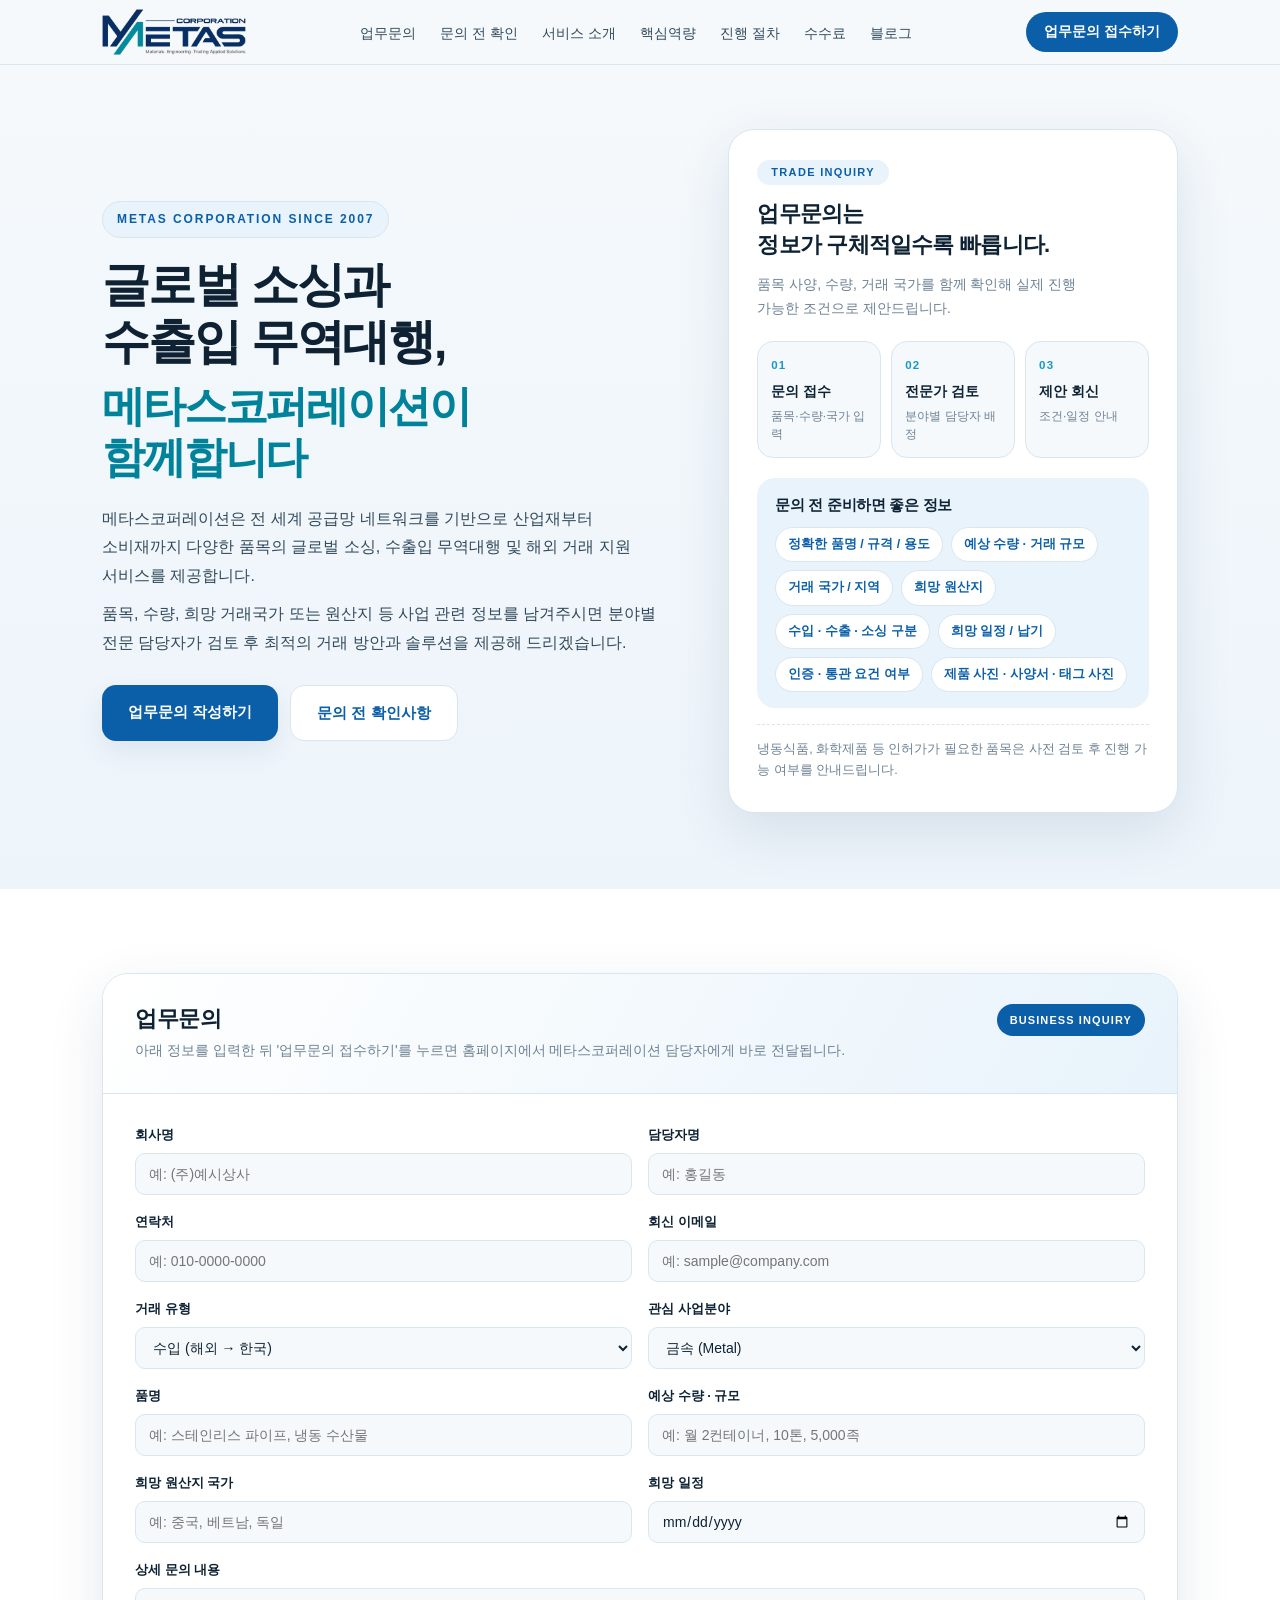
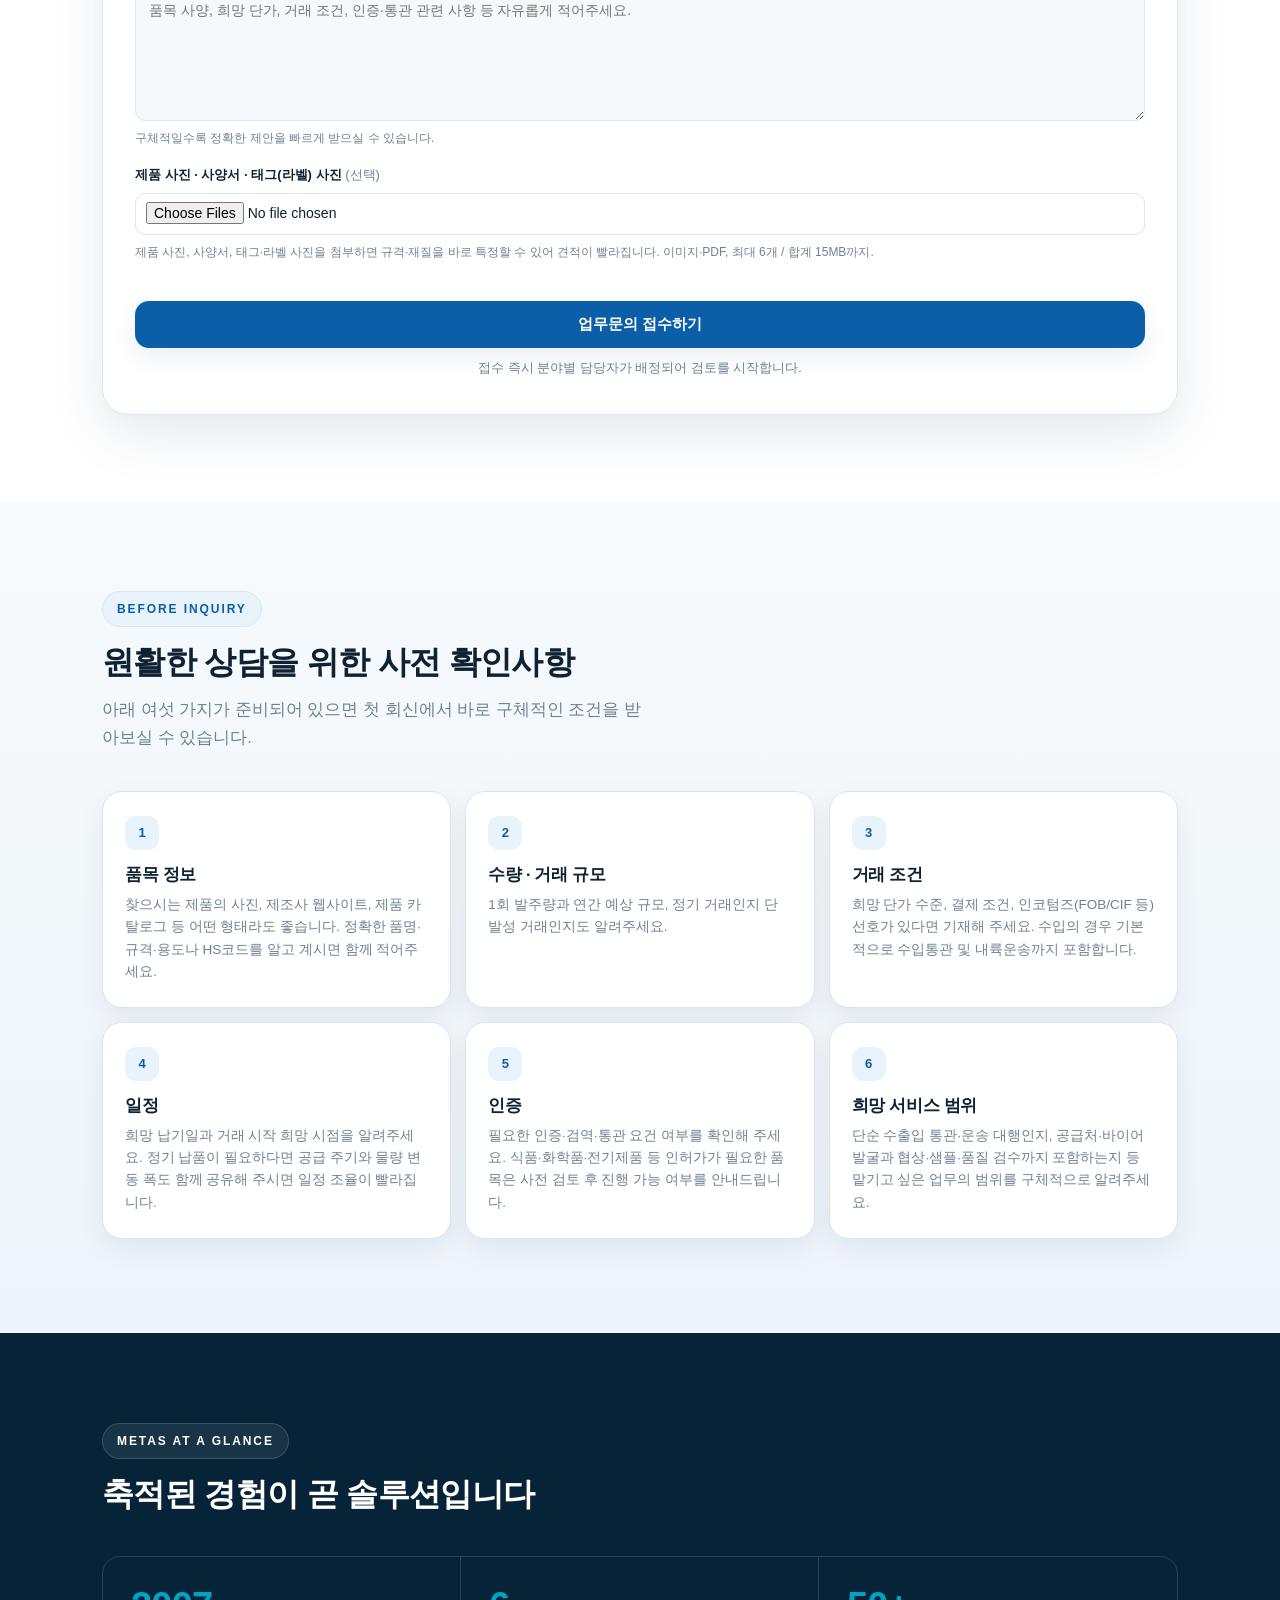
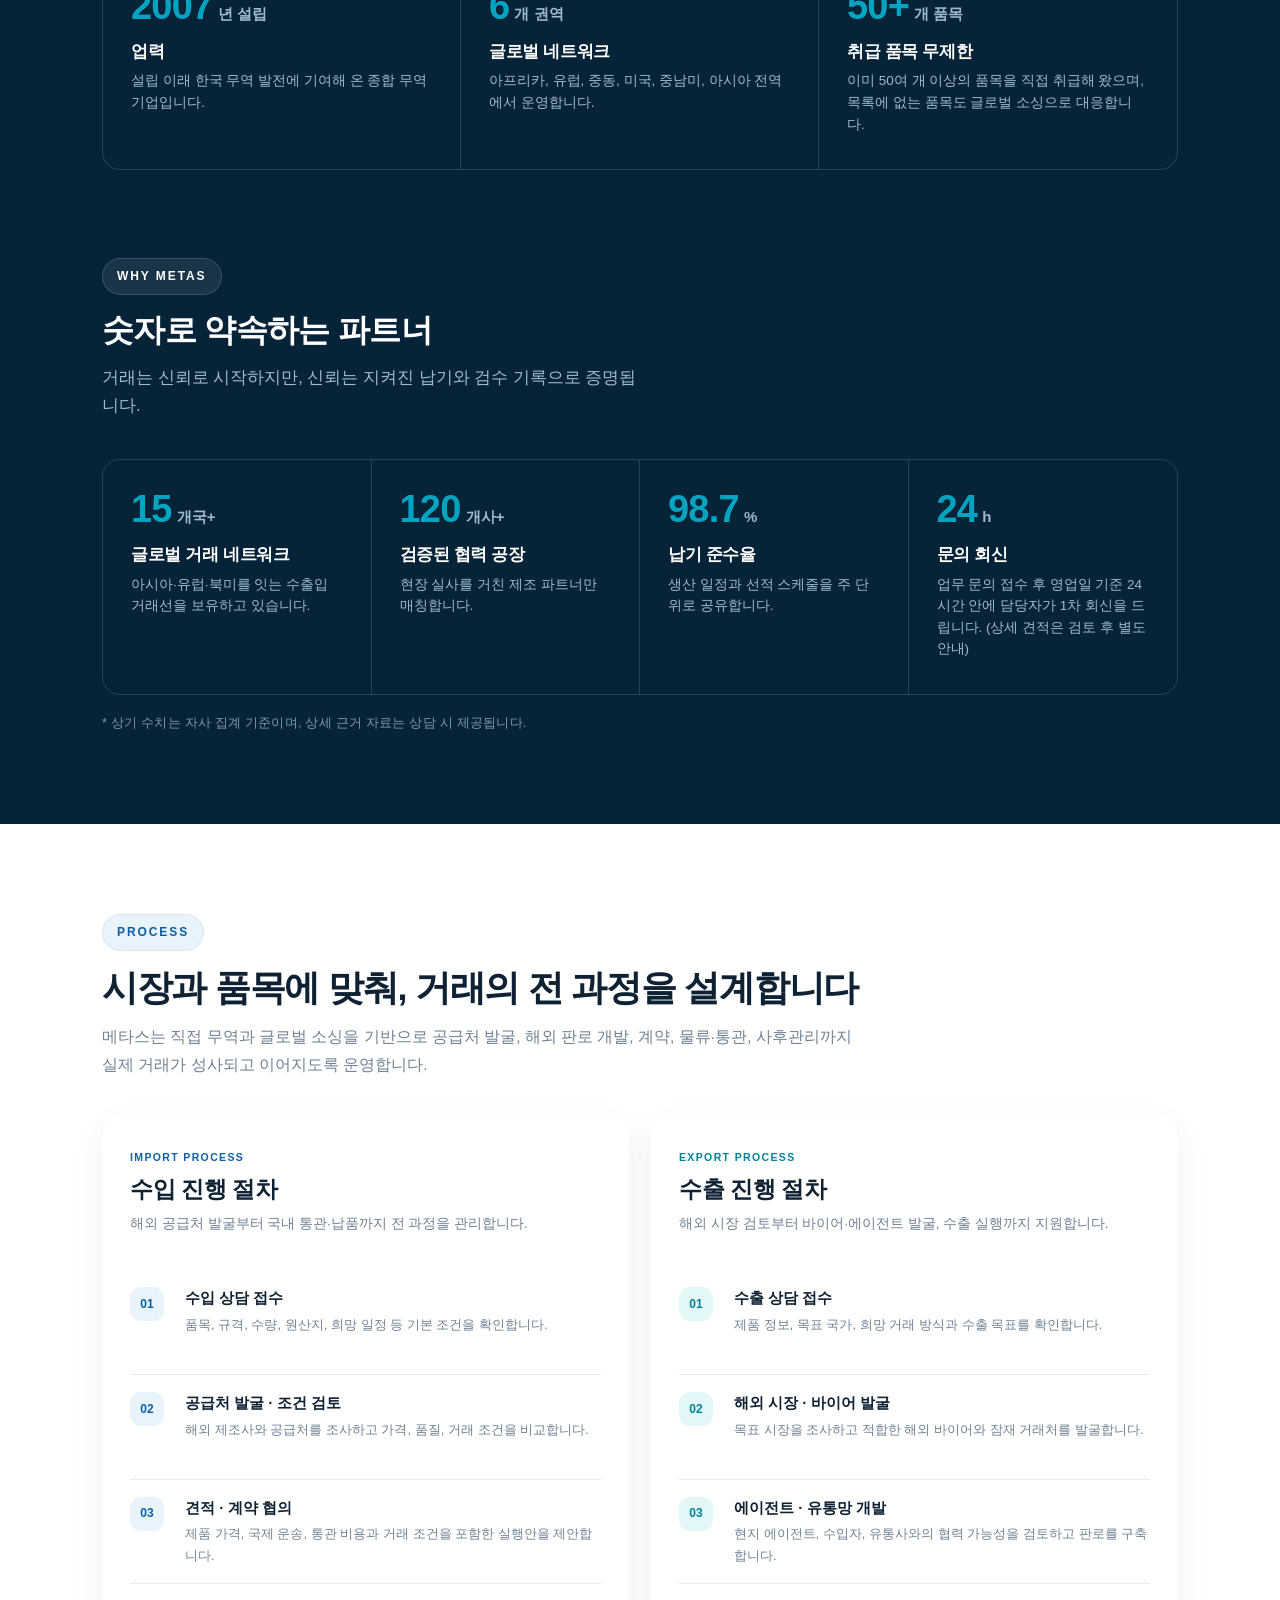
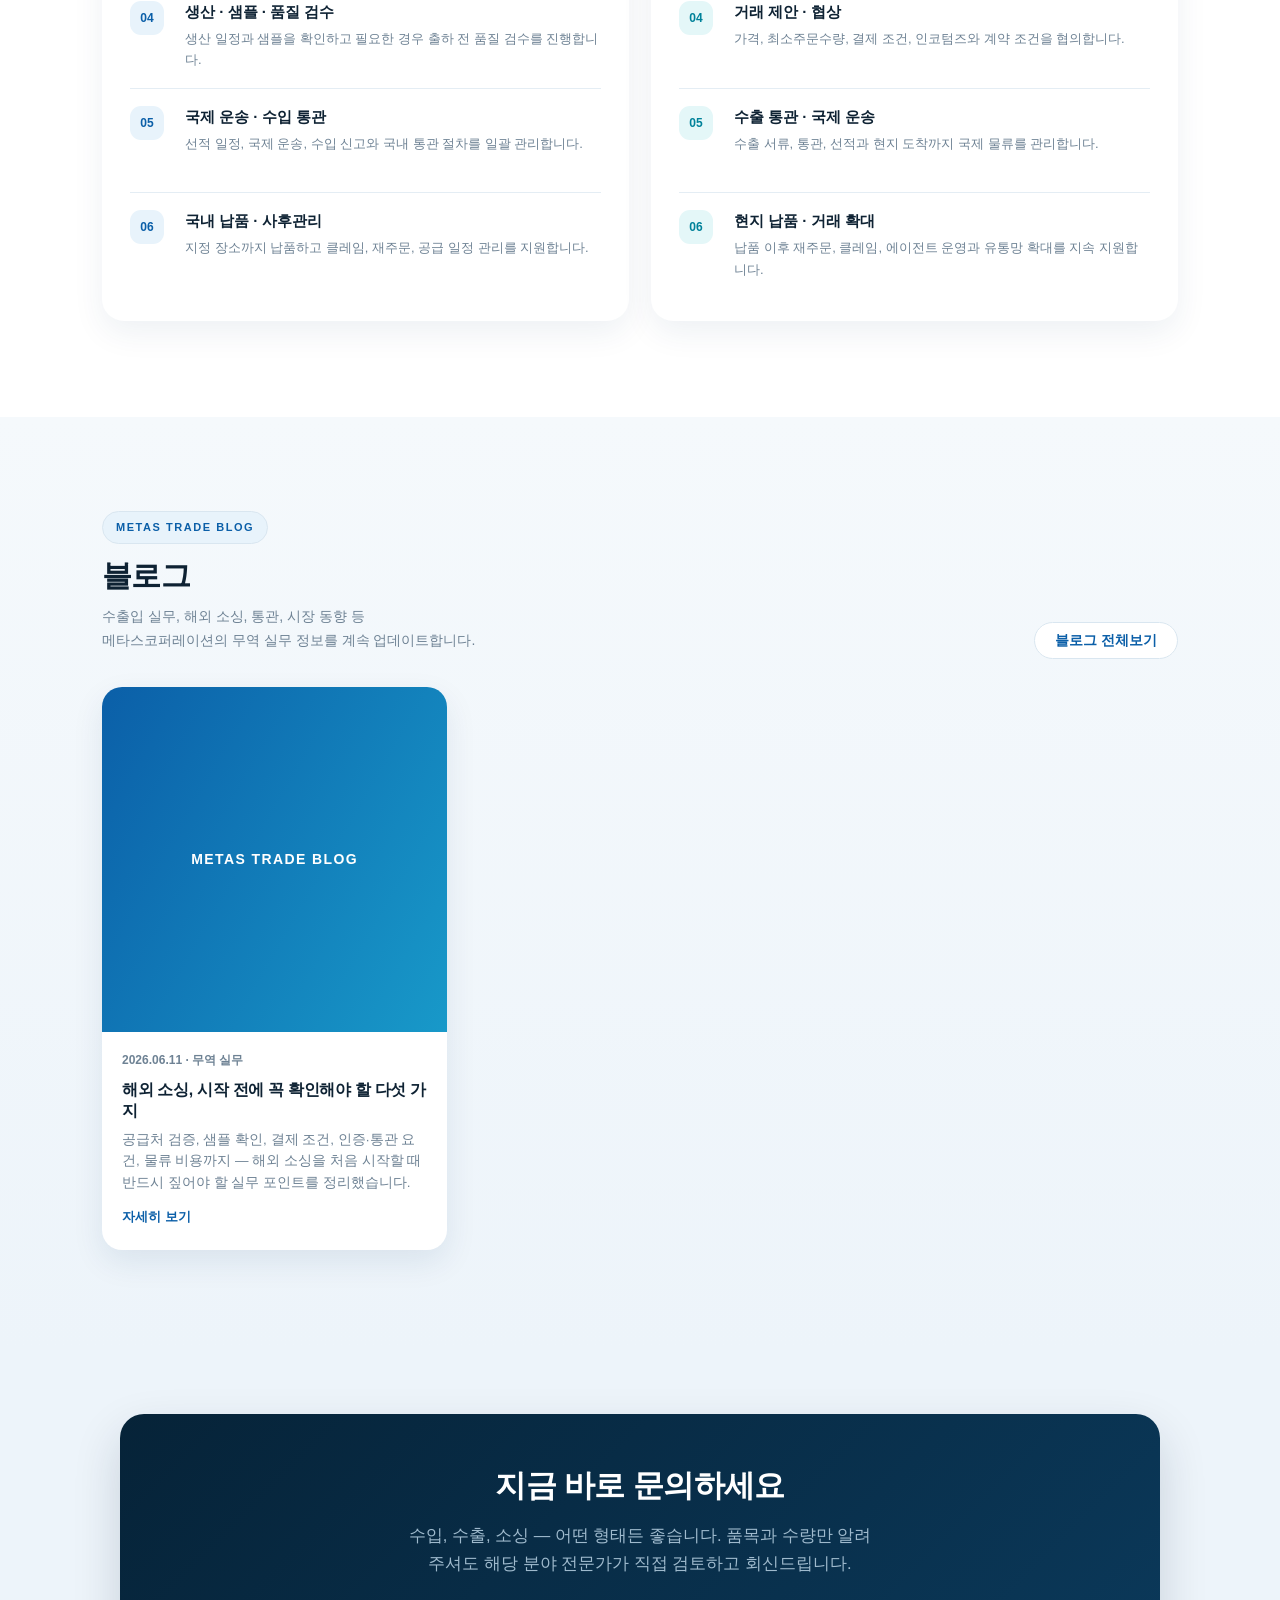
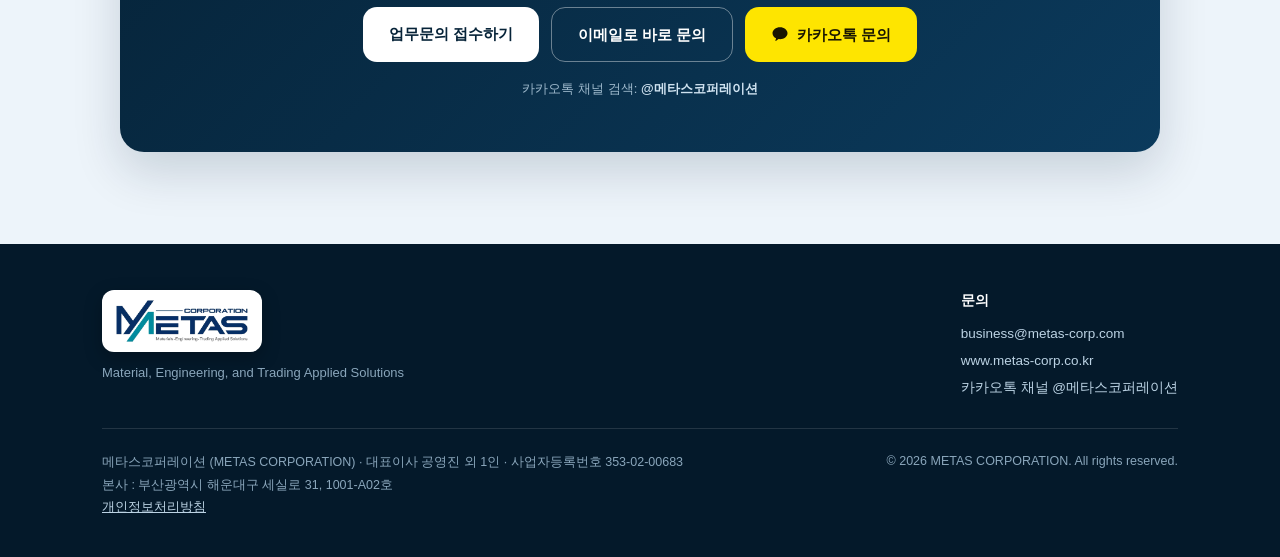
==== commit 18645af7: "Add files via upload" ====
--- a/index.html
+++ b/index.html
@@ -4,27 +4,27 @@
 <head>
 <meta charset="utf-8"/>
 <meta content="width=device-width, initial-scale=1.0" name="viewport"/>
-<title>METAS CORPORATION 사업문의 | 수입·수출·글로벌 소싱</title>
+<title>METAS CORPORATION 업무문의 | 글로벌 소싱·수출입 무역</title>
 <link href="[data-uri]" rel="icon" type="image/png"/>
-<meta content="금속, 배관자재, 산업설비, 화학, 중고차, 가죽, 신발, 냉동식품과 글로벌 소싱까지. 품목·수량·거래 국가를 남겨주시면 메타스코퍼레이션의 분야별 전문가가 검토 후 회신드립니다." name="description"/>
-<meta content="METAS CORPORATION 사업문의" property="og:title"/>
-<meta content="수입·수출·글로벌 소싱, 어떤 형태든 좋습니다. 분야별 해외 비즈니스 전문가가 직접 검토합니다." property="og:description"/>
-<link href="assets/site.css?v=20260619-blog1" rel="stylesheet"/>
+<meta content="전 세계 공급망 네트워크를 기반으로 글로벌 소싱, 수출입 무역대행 및 해외 거래 지원 서비스를 제공합니다. 업무 정보를 남겨주시면 분야별 전문 담당자가 검토합니다." name="description"/>
+<meta content="METAS CORPORATION 업무문의" property="og:title"/>
+<meta content="글로벌 소싱과 수출입 무역대행, 해외 거래 지원을 분야별 전문 담당자가 직접 검토합니다." property="og:description"/>
+<link href="assets/site.css?v=20260629-20" rel="stylesheet"/>
 </head>
 <body id="top">
 <header>
 <div class="wrap nav">
 <a aria-label="METAS CORPORATION 홈" class="brand" href="#top"><img alt="METAS CORPORATION" class="brand-logo" src="[data-uri]"/></a>
 <button aria-expanded="false" aria-label="메뉴 열기" class="menu-toggle" type="button"><span></span><span></span><span></span></button><ul>
-<li><a href="#quote">사업문의</a></li>
+<li><a href="#quote">업무문의</a></li>
 <li><a href="#check">문의 전 확인</a></li>
-<li><a href="business.html">사업분야</a></li>
+<li><a href="business.html">서비스 소개</a></li>
 <li><a href="#glance">핵심역량</a></li>
 <li><a href="#process">진행 절차</a></li>
 <li><a href="fee.html">수수료</a></li>
 <li><a href="#blog">블로그</a></li>
 </ul>
-<a class="top-cta" href="#quote">문의 접수하기</a>
+<a class="top-cta" href="#quote">업무문의 접수하기</a>
 </div>
 </header>
 <main>
@@ -33,20 +33,20 @@
 <div class="wrap hero-inner">
 <div class="hero-copy reveal show">
 <div class="eyebrow">METAS CORPORATION SINCE 2007</div>
-<h1><span class="hero-main-line">수입·수출·글로벌 소싱·무역대행</span><span class="accent">한 곳에서 해결하세요</span></h1>
-<p>금속, 배관자재, 산업설비, 화학부터 중고차, 가죽, 신발, 냉동식품, 일반 소비재까지 품목·수량·희망 거래국가 또는 원산지 등 사업문의 사항을 남겨주시면 메타스코퍼레이션의 분야별 해외 비즈니스 전문가가 검토 후 연락드리겠습니다.</p>
+<h1><span class="hero-main-line">글로벌 소싱과 수출입 무역대행,</span><span class="accent">메타스코퍼레이션이 함께합니다</span></h1>
+<div class="hero-description"><p>메타스코퍼레이션은 전 세계 공급망 네트워크를 기반으로 산업재부터 소비재까지 다양한 품목의 글로벌 소싱, 수출입 무역대행 및 해외 거래 지원 서비스를 제공합니다.</p><p>품목, 수량, 희망 거래국가 또는 원산지 등 사업 관련 정보를 남겨주시면 분야별 전문 담당자가 검토 후 최적의 거래 방안과 솔루션을 제공해 드리겠습니다.</p></div>
 <div class="hero-actions">
-<a class="btn primary" href="#quote">사업문의 작성하기</a>
+<a class="btn primary" href="#quote">업무문의 작성하기</a>
 <a class="btn ghost" href="#check">문의 전 확인사항</a>
 </div>
 </div>
-<div aria-label="사업문의 안내 패널" class="biz-panel reveal show">
+<div aria-label="업무문의 안내 패널" class="biz-panel reveal show">
 <div class="panel-title">
-<div>
-<h2>업무문의는<br/>정보가 구체적일수록 빠릅니다.</h2>
+<span class="panel-badge">TRADE INQUIRY</span>
+<div class="panel-title-copy">
+<h2 class="inquiry-heading"><span>업무문의는</span><span>정보가 구체적일수록 빠릅니다.</span></h2>
 <p>품목 사양, 수량, 거래 국가를 함께 확인해 실제 진행 가능한 조건으로 제안드립니다.</p>
 </div>
-<span class="panel-badge">TRADE INQUIRY</span>
 </div>
 <div class="biz-flow">
 <div class="flow-card"><small>01</small><b>문의 접수</b><span>품목·수량·국가 입력</span></div>
@@ -70,14 +70,14 @@
 </div>
 </div>
 </section>
-<!-- 사업문의 폼 -->
+<!-- 업무문의 폼 -->
 <section class="section" id="quote">
 <div class="wrap">
 <div class="quote-shell reveal">
 <div class="quote-head">
 <div>
-<h2>사업문의 접수</h2>
-<p>아래 정보를 입력한 뒤 '사업문의 접수하기'를 누르면 메타스코퍼레이션 메일로 접수됩니다.</p>
+<h2>업무문의</h2>
+<p>아래 정보를 입력한 뒤 '업무문의 접수하기'를 누르면 홈페이지에서 메타스코퍼레이션 담당자에게 바로 전달됩니다.</p>
 </div>
 <span class="badge">BUSINESS INQUIRY</span>
 </div>
@@ -132,7 +132,7 @@
 </div>
 </div>
 <div class="form-actions">
-<button class="btn primary" id="submitBtn" type="button">사업문의 접수하기</button>
+<button class="btn primary" id="submitBtn" type="button">업무문의 접수하기</button>
 <p class="hint">접수 즉시 분야별 담당자가 배정되어 검토를 시작합니다.</p>
 </div>
 </form>
@@ -145,7 +145,7 @@
 <div class="wrap">
 <div class="section-head reveal">
 <div class="eyebrow">BEFORE INQUIRY</div>
-<h2>문의 전 사전 확인 필요 항목</h2>
+<h2>원활한 상담을 위한 사전 확인사항</h2>
 <p>아래 여섯 가지가 준비되어 있으면 첫 회신에서 바로 구체적인 조건을 받아보실 수 있습니다.</p>
 </div>
 <div class="check-grid reveal">
@@ -289,7 +289,7 @@
 <h2>지금 바로 문의하세요</h2>
 <p>수입, 수출, 소싱 — 어떤 형태든 좋습니다. 품목과 수량만 알려주셔도 해당 분야 전문가가 직접 검토하고 회신드립니다.</p>
 <div class="contact-actions">
-<a class="btn light" href="#quote">사업문의 접수하기</a>
+<a class="btn light" href="#quote">업무문의 접수하기</a>
 <a class="btn outline" href="mailto:business@metas-corp.com">이메일로 바로 문의</a>
 <a class="btn kakao" href="http://pf.kakao.com/_SASyn/chat" rel="noopener noreferrer" target="_blank">
 <svg aria-hidden="true" fill="#191600" viewbox="0 0 24 24"><path d="M12 3C6.48 3 2 6.58 2 10.99c0 2.86 1.9 5.37 4.76 6.78-.21.77-.76 2.8-.87 3.24-.14.55.2.54.42.39.17-.11 2.71-1.84 3.81-2.59.6.09 1.23.14 1.88.14 5.52 0 10-3.58 10-7.99C22 6.58 17.52 3 12 3z"></path></svg>
@@ -310,7 +310,7 @@
 <div class="footer-contact">
 <div class="footer-contact-title">문의</div>
 <a href="mailto:business@metas-corp.com">business@metas-corp.com</a>
-<a href="https://www.metas-corp.com" rel="noopener" target="_blank">www.metas-corp.com</a>
+<a href="https://www.metas-corp.co.kr" rel="noopener" target="_blank">www.metas-corp.co.kr</a>
 <a href="http://pf.kakao.com/_SASyn" rel="noopener" target="_blank">카카오톡 채널 @메타스코퍼레이션</a>
 </div>
 </div>
@@ -329,7 +329,7 @@
 <div aria-labelledby="doneTitle" aria-modal="true" class="modal" id="doneModal" role="dialog">
 <div class="modal-box">
 <div class="ok-mark">✓</div>
-<h3 id="doneTitle">문의가 접수되었습니다</h3>
+<h3 id="doneTitle">업무문의가 접수되었습니다</h3>
 <p>담당자가 내용을 확인한 뒤 입력하신 연락처로 회신드리겠습니다.</p>
 <button class="btn primary" id="doneClose" type="button">확인</button>
 </div>
@@ -439,10 +439,10 @@
   tradeTypeEl?.addEventListener('change', updateCountryLabel);
   updateCountryLabel();
 
-  /* ---------- 사업문의 접수 ---------- */
+  /* ---------- 업무문의 접수 ---------- */
   function makeBody() {
     const countryLabelText = isImport() ? '희망 원산지 국가' : (isExport() ? '거래 희망 국가/지역' : '거래 국가/지역');
-    return `[메타스코퍼레이션 사업문의]\n\n` +
+    return `[메타스코퍼레이션 업무문의]\n\n` +
       `■ 기본 정보\n` +
       `회사명: ${val('company')}\n` +
       `담당자명: ${val('name')}\n` +
@@ -507,21 +507,16 @@
   el('submitBtn').addEventListener('click', async () => {
     const btn = el('submitBtn');
     const payload = {
-      subject: `[메타스 사업문의] ${val('company')} / ${val('bizField')}`,
+      subject: `[메타스 업무문의] ${val('company')} / ${val('bizField')}`,
       body: makeBody(),
       email: val('email')
     };
 
     const hasFiles = selectedFiles().length > 0;
 
-    // Apps Script URL이 아직 설정되지 않았다면 메일 작성 창으로 대체 (이 경우 파일 자동 첨부 불가)
+    // 홈페이지 자체 접수만 사용합니다. 메일 작성 창으로 전환하지 않습니다.
     if (GOOGLE_SCRIPT_URL.startsWith('PASTE_')) {
-      let body = payload.body;
-      if (hasFiles) {
-        body += `\n\n※ 제품 사진 / 사양서 / 태그 사진을 첨부하려 하셨습니다.\n   열리는 메일 작성 창에서 파일을 직접 첨부해 주세요.`;
-        alert('메일 작성 창이 열립니다. 선택하신 사진·파일은 메일 창에서 직접 첨부해 주세요.\n(자동 첨부는 Apps Script 연결 후 이용할 수 있습니다.)');
-      }
-      window.location.href = `mailto:business@metas-corp.com?subject=${encodeURIComponent(payload.subject)}&body=${encodeURIComponent(body)}`;
+      alert('홈페이지 업무문의 접수 기능이 아직 연결되지 않았습니다. README.md 안내에 따라 Google Apps Script 웹 앱 URL을 설정해 주세요.');
       return;
     }
 
@@ -546,7 +541,7 @@
       alert('접수 중 오류가 발생했습니다. business@metas-corp.com 으로 직접 메일을 보내주세요.');
     } finally {
       btn.disabled = false;
-      btn.textContent = '사업문의 접수하기';
+      btn.textContent = '업무문의 접수하기';
     }
   });
 </script>
--- a/assets/site.css
+++ b/assets/site.css
@@ -883,3 +883,68 @@
   #process .section-head h2{font-size:25px;line-height:1.34}
   #process .section-head p{font-size:14.5px;line-height:1.75}
 }
+
+
+/* ===== Main copy refinement & inquiry wording v18 ===== */
+.hero-description{max-width:650px;margin-top:22px;display:grid;gap:10px}
+.hero-description p{max-width:none;margin:0;font-size:16px;line-height:1.78;word-break:keep-all}
+.business-overview-main>p+p{margin-top:12px}
+@media(max-width:620px){
+  .hero-description{margin-top:18px;gap:9px}
+  .hero-description p{font-size:15px;line-height:1.75}
+}
+
+
+/* ===== Trade inquiry heading line break v19 ===== */
+.inquiry-heading span{display:block}
+.inquiry-heading span+span{margin-top:2px}
+
+
+/* ===== Trade inquiry readability v20 ===== */
+.biz-panel .panel-title{
+  display:flex;
+  flex-direction:column;
+  align-items:flex-start;
+  gap:14px;
+}
+.biz-panel .panel-title-copy{
+  width:100%;
+  min-width:0;
+}
+.biz-panel .panel-badge{
+  display:inline-flex;
+  align-items:center;
+  width:max-content;
+  padding:7px 14px;
+  line-height:1;
+}
+.biz-panel .inquiry-heading{
+  margin:0;
+  font-size:22px;
+  line-height:1.38;
+  letter-spacing:-.035em;
+  word-break:keep-all;
+}
+.biz-panel .inquiry-heading span{
+  display:block;
+  white-space:nowrap;
+}
+.biz-panel .inquiry-heading span+span{
+  margin-top:1px;
+}
+.biz-panel .panel-title-copy>p{
+  max-width:42ch;
+  margin-top:11px;
+  font-size:14px;
+  line-height:1.75;
+  word-break:keep-all;
+}
+@media(max-width:520px){
+  .biz-panel .panel-title{gap:12px}
+  .biz-panel .panel-badge{display:inline-flex;font-size:10.5px;padding:7px 12px}
+  .biz-panel .inquiry-heading{font-size:19px;line-height:1.4;letter-spacing:-.04em}
+  .biz-panel .panel-title-copy>p{font-size:13.5px;line-height:1.7}
+}
+@media(max-width:360px){
+  .biz-panel .inquiry-heading{font-size:17.5px}
+}
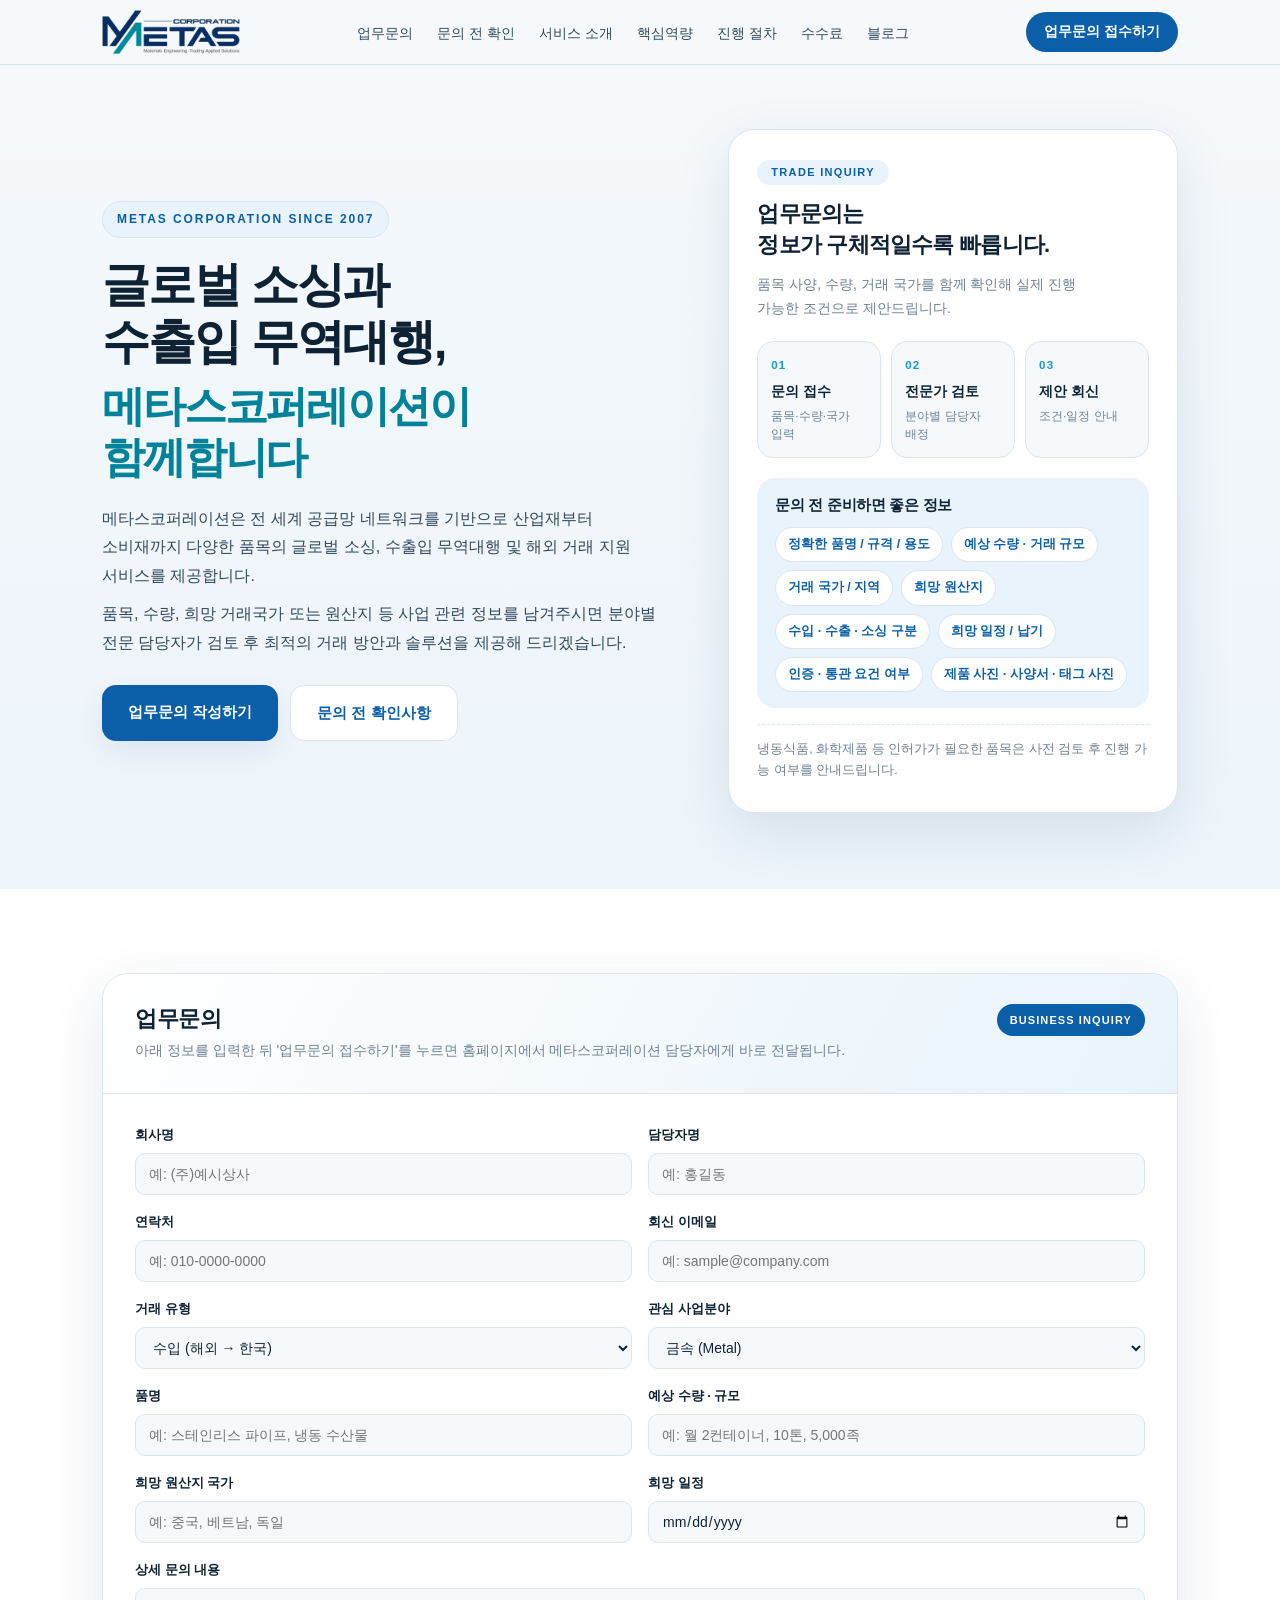
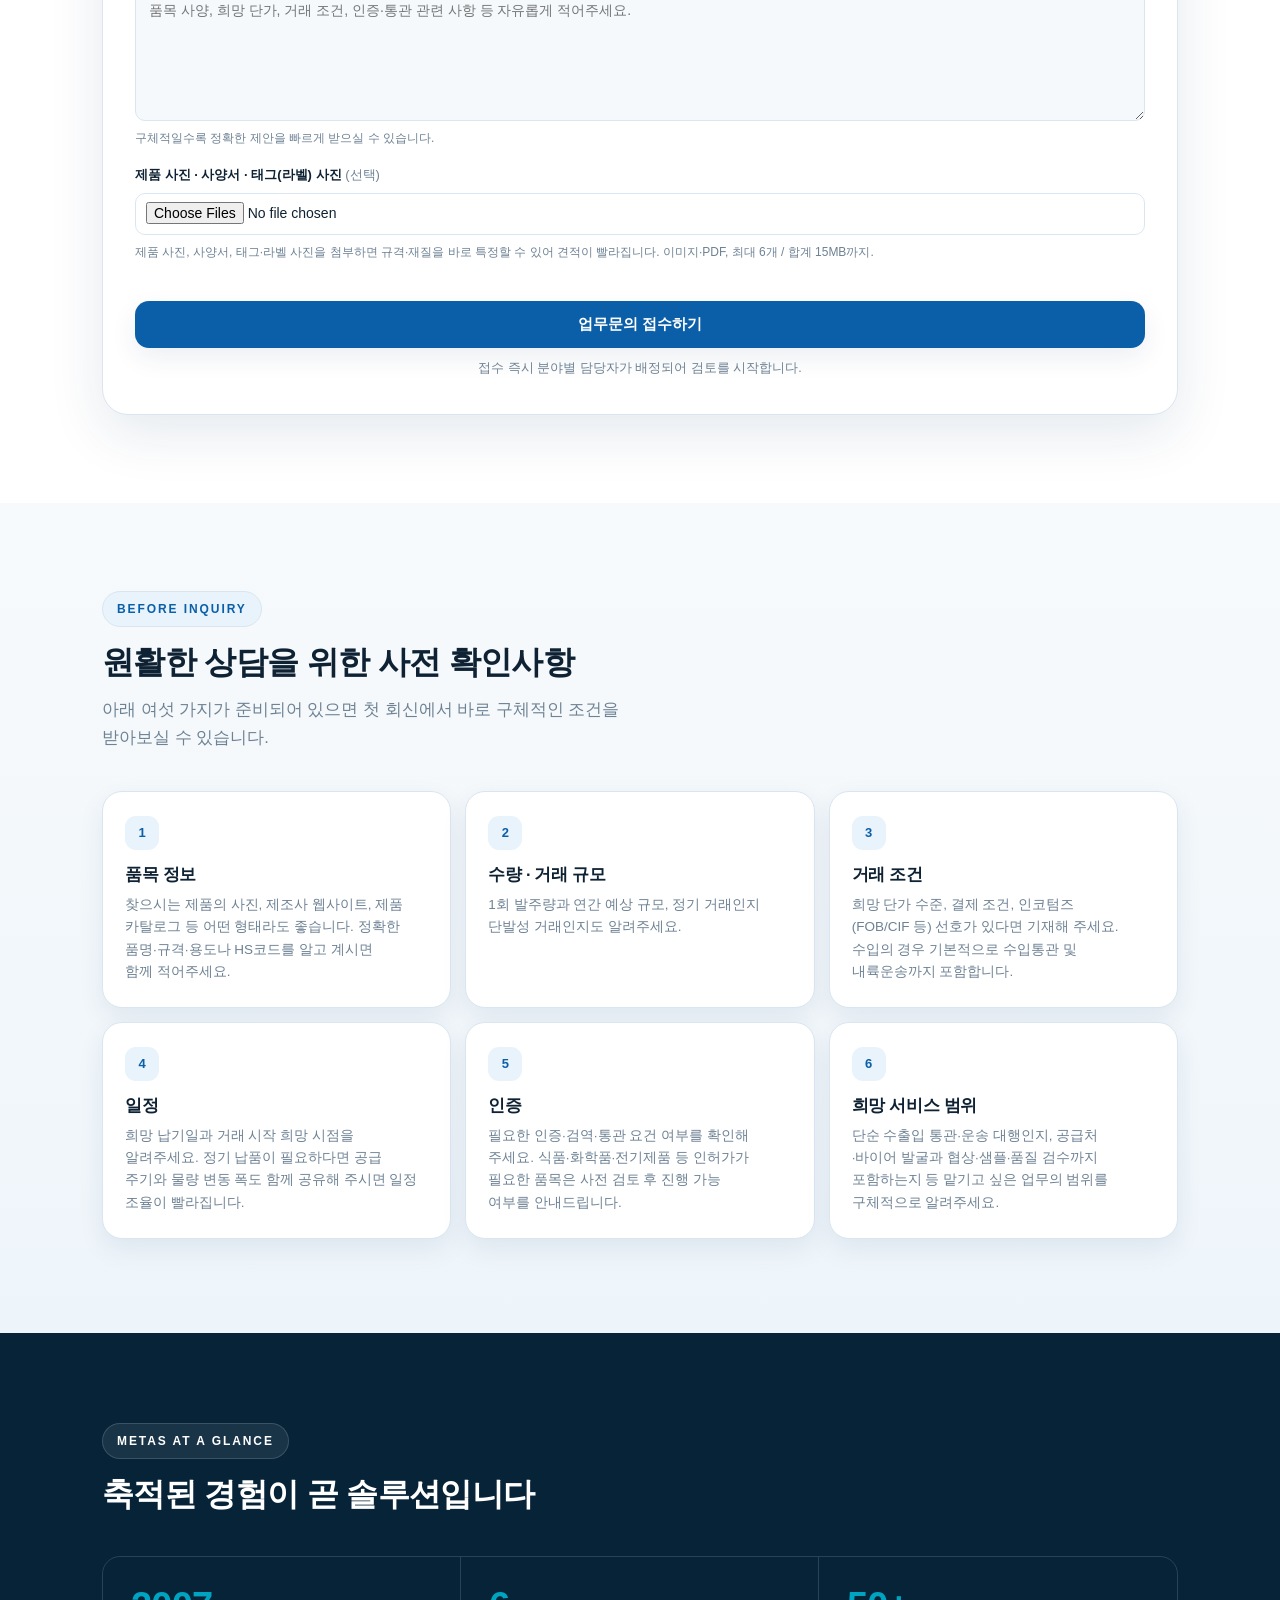
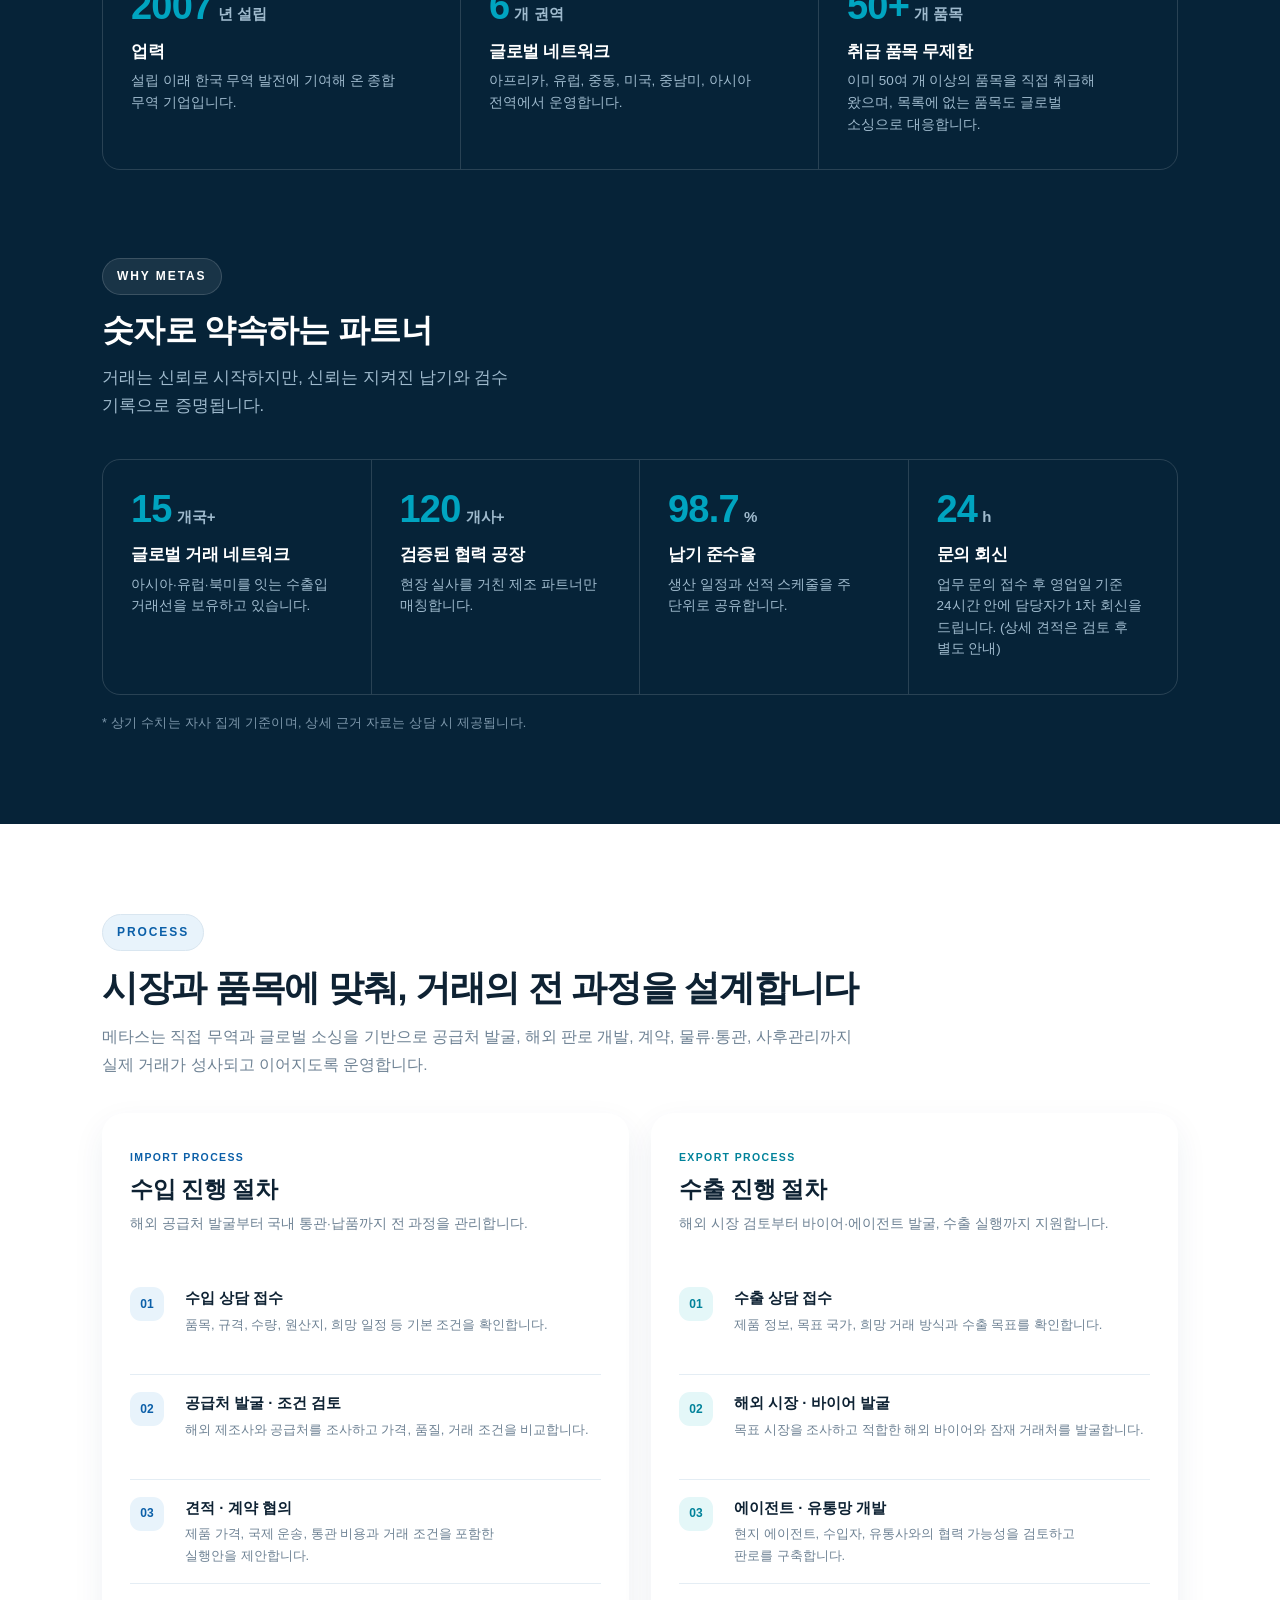
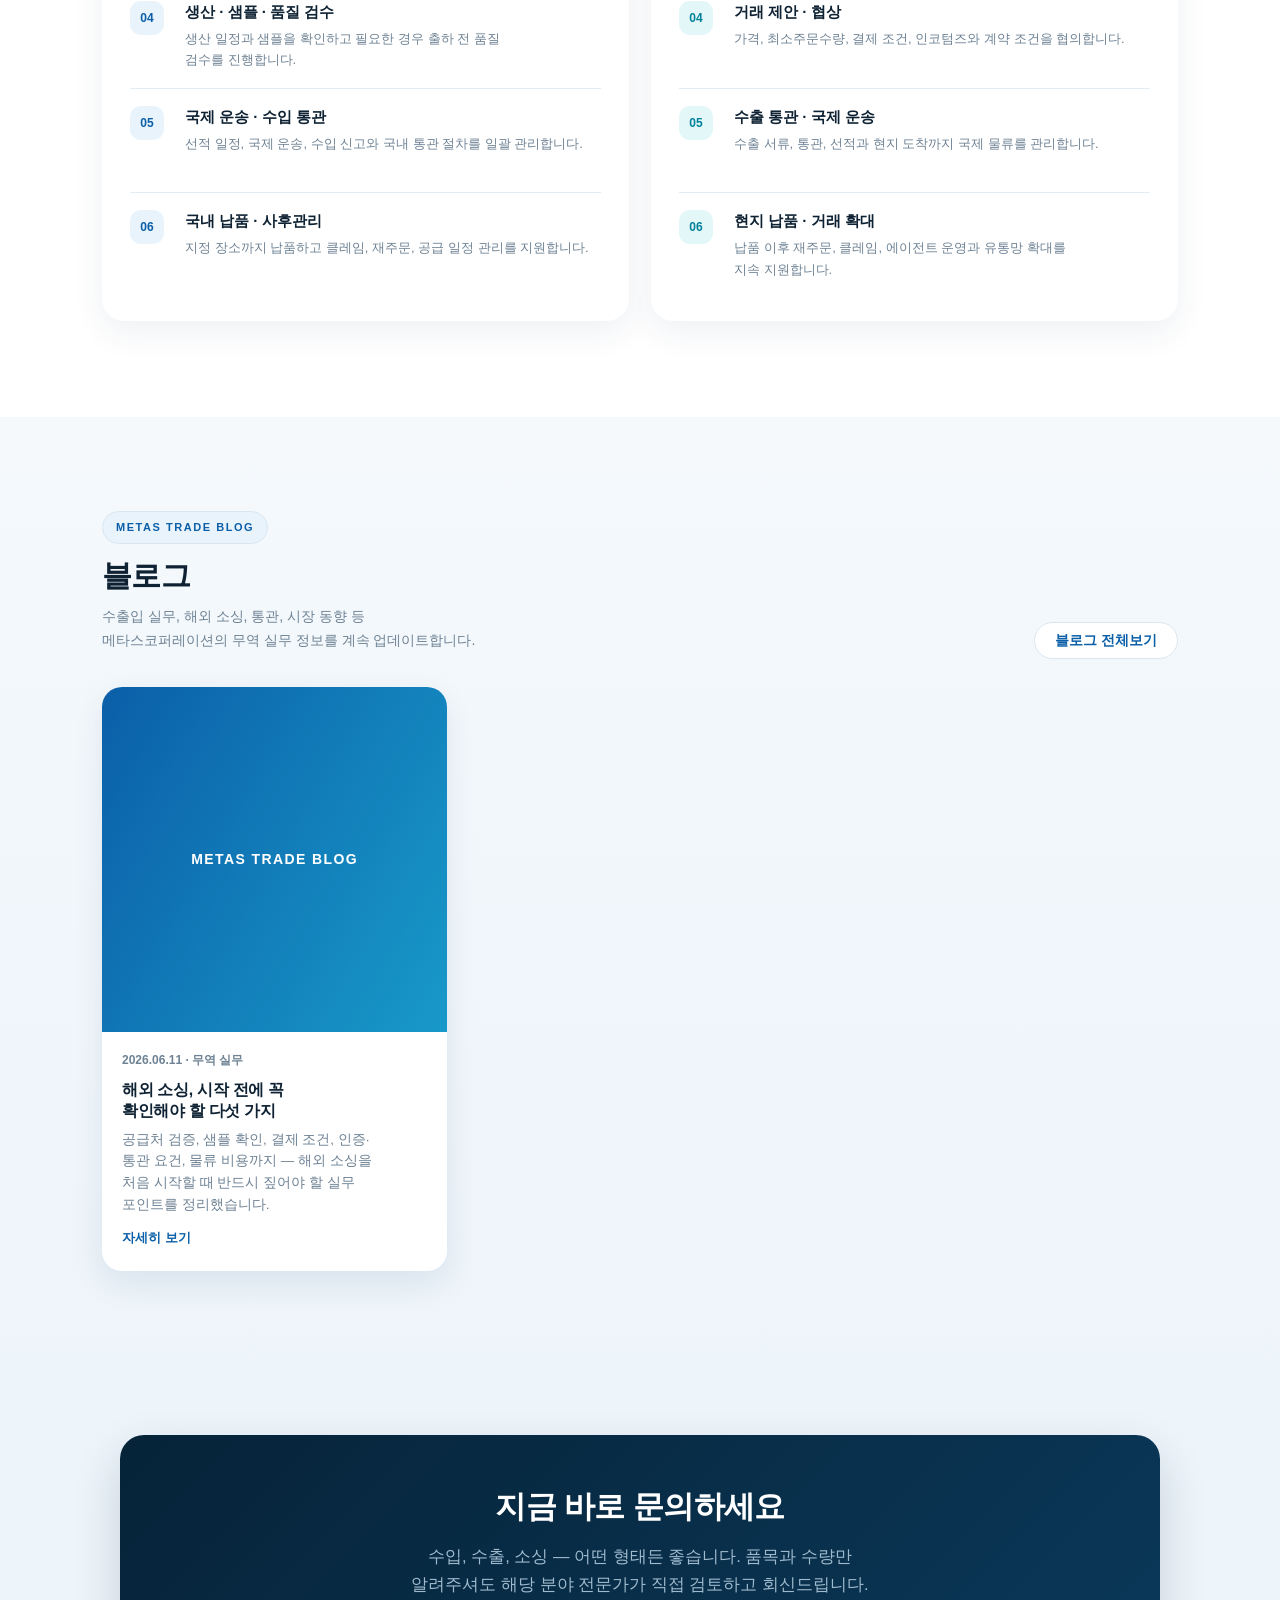
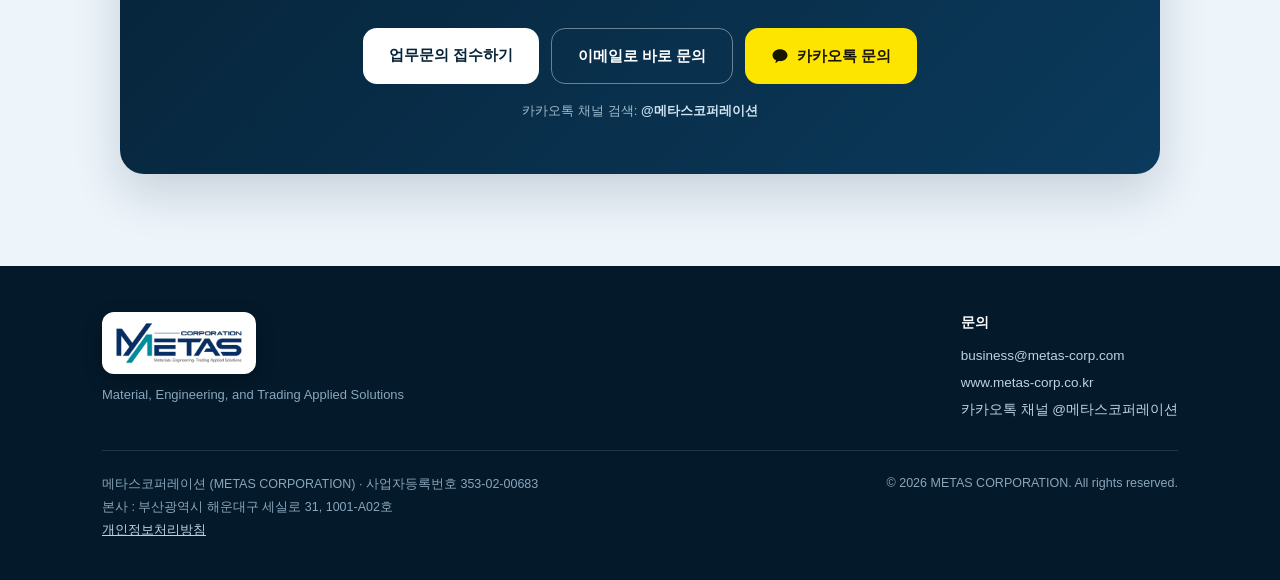
==== commit 9efe6c94: "update" ====
--- a/index.html
+++ b/index.html
@@ -4,17 +4,37 @@
 <head>
 <meta charset="utf-8"/>
 <meta content="width=device-width, initial-scale=1.0" name="viewport"/>
-<title>METAS CORPORATION 업무문의 | 글로벌 소싱·수출입 무역</title>
-<link href="[data-uri]" rel="icon" type="image/png"/>
-<meta content="전 세계 공급망 네트워크를 기반으로 글로벌 소싱, 수출입 무역대행 및 해외 거래 지원 서비스를 제공합니다. 업무 정보를 남겨주시면 분야별 전문 담당자가 검토합니다." name="description"/>
-<meta content="METAS CORPORATION 업무문의" property="og:title"/>
-<meta content="글로벌 소싱과 수출입 무역대행, 해외 거래 지원을 분야별 전문 담당자가 직접 검토합니다." property="og:description"/>
-<link href="assets/site.css?v=20260629-20" rel="stylesheet"/>
+<title>METAS CORPORATION | 글로벌 소싱·수출입 무역대행</title>
+<meta name="description" content="메타스코퍼레이션의 글로벌 소싱, 수출입 무역대행 및 해외 거래 지원 서비스. 품목과 거래 조건을 알려주시면 분야별 담당자가 검토합니다."/>
+<link rel="canonical" href="https://www.metas-corp.co.kr/"/>
+<link rel="icon" href="assets/favicon.png?v=20261122-final-powder" type="image/png" sizes="64x64"/>
+<link rel="shortcut icon" href="/favicon.ico?v=20261122-final-powder" type="image/x-icon"/>
+<link rel="apple-touch-icon" href="assets/apple-touch-icon.png?v=20261122-final-powder" sizes="180x180"/>
+<link rel="manifest" href="assets/site.webmanifest?v=20261122-final-powder"/>
+<meta name="theme-color" content="#062338"/>
+<meta property="og:locale" content="ko_KR"/>
+<meta property="og:type" content="website"/>
+<meta property="og:site_name" content="METAS CORPORATION"/>
+<meta property="og:title" content="METAS CORPORATION | 글로벌 소싱·수출입 무역대행"/>
+<meta property="og:description" content="메타스코퍼레이션의 글로벌 소싱, 수출입 무역대행 및 해외 거래 지원 서비스. 품목과 거래 조건을 알려주시면 분야별 담당자가 검토합니다."/>
+<meta property="og:url" content="https://www.metas-corp.co.kr/"/>
+<meta property="og:image" content="https://www.metas-corp.co.kr/assets/og-metas-corporation.jpg?v=20261122-final-powder"/>
+<meta property="og:image:secure_url" content="https://www.metas-corp.co.kr/assets/og-metas-corporation.jpg?v=20261122-final-powder"/>
+<meta property="og:image:type" content="image/jpeg"/>
+<meta property="og:image:width" content="1200"/>
+<meta property="og:image:height" content="630"/>
+<meta property="og:image:alt" content="METAS CORPORATION - 글로벌 소싱과 수출입 무역대행"/>
+<meta name="twitter:card" content="summary_large_image"/>
+<meta name="twitter:title" content="METAS CORPORATION | 글로벌 소싱·수출입 무역대행"/>
+<meta name="twitter:description" content="메타스코퍼레이션의 글로벌 소싱, 수출입 무역대행 및 해외 거래 지원 서비스. 품목과 거래 조건을 알려주시면 분야별 담당자가 검토합니다."/>
+<meta name="twitter:image" content="https://www.metas-corp.co.kr/assets/og-metas-corporation.jpg?v=20261122-final-powder"/>
+
+<link href="assets/site.css?v=20261122-1" rel="stylesheet"/>
 </head>
 <body id="top">
 <header>
 <div class="wrap nav">
-<a aria-label="METAS CORPORATION 홈" class="brand" href="#top"><img alt="METAS CORPORATION" class="brand-logo" src="[data-uri]"/></a>
+<a aria-label="METAS CORPORATION 홈" class="brand" href="#top"><img alt="METAS CORPORATION" class="brand-logo" src="assets/metas-logo.png"/></a>
 <button aria-expanded="false" aria-label="메뉴 열기" class="menu-toggle" type="button"><span></span><span></span><span></span></button><ul>
 <li><a href="#quote">업무문의</a></li>
 <li><a href="#check">문의 전 확인</a></li>
@@ -304,7 +324,7 @@
 <div class="wrap">
 <div class="footer-top">
 <div>
-<a aria-label="METAS CORPORATION 홈" class="footer-brand" href="#top"><span class="logo-chip"><img alt="METAS CORPORATION" src="[data-uri]"/></span></a>
+<a aria-label="METAS CORPORATION 홈" class="footer-brand" href="#top"><span class="logo-chip"><img alt="METAS CORPORATION" src="assets/metas-logo.png"/></span></a>
 <p class="footer-desc">Material, Engineering, and Trading Applied Solutions</p>
 </div>
 <div class="footer-contact">
@@ -317,7 +337,7 @@
 <div class="footer-divider"></div>
 <div class="footer-bottom">
 <div class="footer-company">
-        메타스코퍼레이션 (METAS CORPORATION) · 대표이사 공영진 외 1인 · 사업자등록번호 353-02-00683<br/>
+        메타스코퍼레이션 (METAS CORPORATION) · 사업자등록번호 353-02-00683<br/>
         본사 : 부산광역시 해운대구 세실로 31, 1001-A02호<br/>
 <a class="policy-link" href="#" id="privacyPolicyLink" rel="noopener noreferrer" target="_blank">개인정보처리방침</a>
 </div>
--- a/assets/site.css
+++ b/assets/site.css
@@ -948,3 +948,35 @@
 @media(max-width:360px){
   .biz-panel .inquiry-heading{font-size:17.5px}
 }
+
+
+/* ===== 2026-11-22 | Whole-site natural line breaks & responsive typography =====
+   Korean sentences break at word boundaries wherever possible. Only long,
+   unspaced strings may break inside words to avoid horizontal overflow. */
+:where(h1,h2,h3,h4,p,li,dt,dd,blockquote,figcaption,label,td,th,
+  .eyebrow,.badge,.panel-badge,.flow-card span,.check-row span,.field-chips span,
+  .biz-card,.business-overview,.footer-company,.footer-copy,.btn,.nav a){
+  word-break:keep-all;
+  overflow-wrap:break-word;
+}
+:where(h1,h2,h3,h4){text-wrap:balance}
+:where(p,li,blockquote){text-wrap:pretty}
+:where(.hero-inner,.hero-copy,.biz-panel,.panel-title,.panel-title-copy,
+ .business-overview,.business-overview-main,.business-overview-points,
+ .biz-grid,.biz-card,.check-grid,.check-card,.flow-card,.process-split,.process-panel,
+ .quote-shell,.quote-head,.field,.form-grid,.section-head,
+ .fee-guide-summary,.fee-section-heading,.footer-company){min-width:0}
+:where(.section-head,.hero-copy,.biz-intro,.business-overview-main,.fee-guide-summary) p{
+  word-break:keep-all;overflow-wrap:break-word;
+}
+/* Do not force longer mobile titles onto a single unbreakable line. */
+.biz-panel .inquiry-heading span{white-space:normal}
+:where(.field input,.field textarea,.field select){min-width:0;max-width:100%}
+:where(.fee-table,.table-wrap){max-width:100%}
+.footer-company{line-height:1.85}
+@media(max-width:620px){
+  .hero-copy h1 .hero-main-line,.hero-copy h1 .accent{max-width:100%}
+  .biz-panel .inquiry-heading span{white-space:normal}
+  .footer-company{font-size:12.5px;line-height:1.85}
+  :where(.flow-card,.check-card,.biz-card,.process-panel){overflow-wrap:break-word}
+}
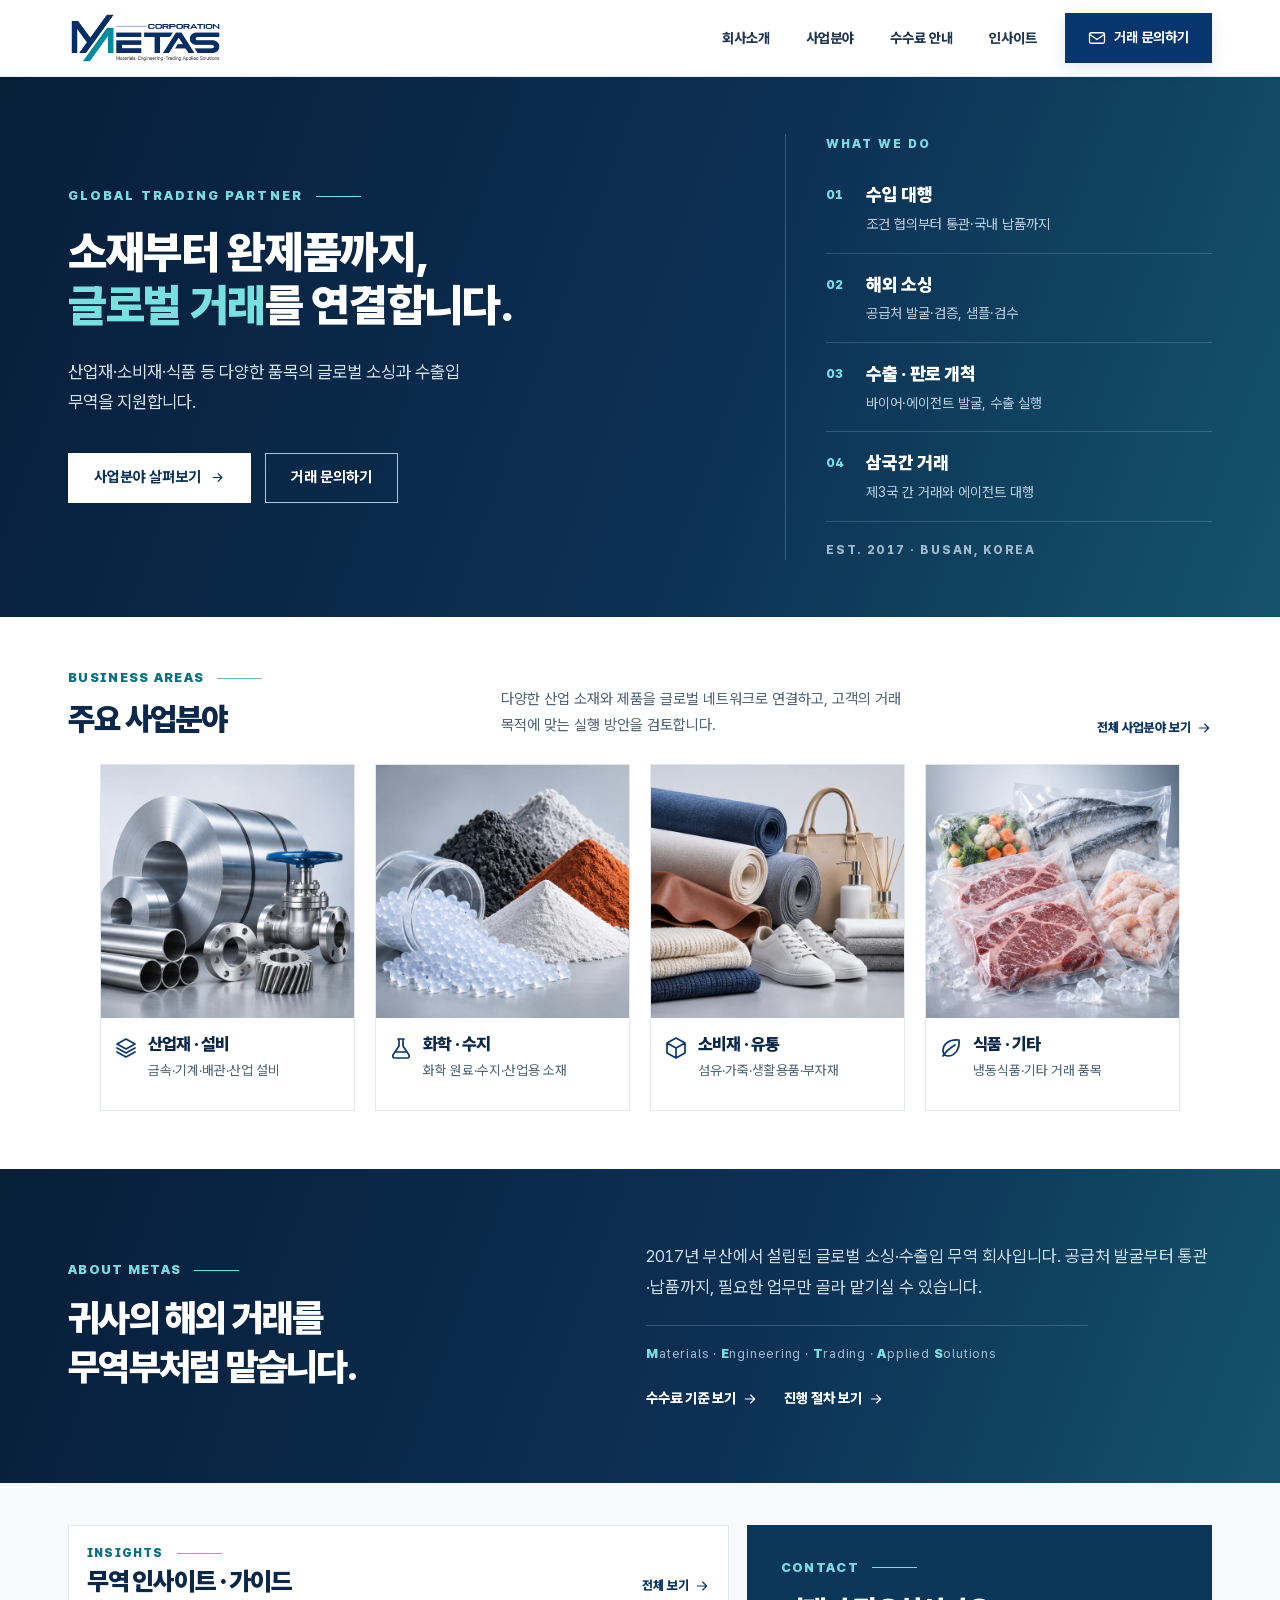
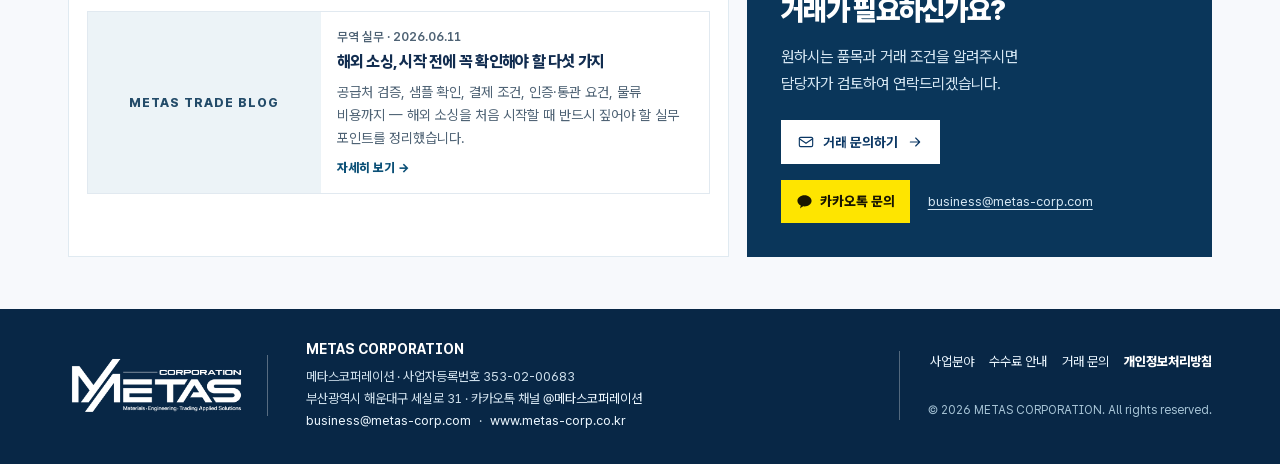
==== commit 1348ac3c: "METAS UPDATE" ====
--- a/index.html
+++ b/index.html
@@ -4,566 +4,130 @@
 <head>
 <meta charset="utf-8"/>
 <meta content="width=device-width, initial-scale=1.0" name="viewport"/>
-<title>METAS CORPORATION | 글로벌 소싱·수출입 무역대행</title>
-<meta name="description" content="메타스코퍼레이션의 글로벌 소싱, 수출입 무역대행 및 해외 거래 지원 서비스. 품목과 거래 조건을 알려주시면 분야별 담당자가 검토합니다."/>
-<link rel="canonical" href="https://www.metas-corp.co.kr/"/>
-<link rel="icon" href="assets/favicon.png?v=20261122-final-powder" type="image/png" sizes="64x64"/>
-<link rel="shortcut icon" href="/favicon.ico?v=20261122-final-powder" type="image/x-icon"/>
-<link rel="apple-touch-icon" href="assets/apple-touch-icon.png?v=20261122-final-powder" sizes="180x180"/>
-<link rel="manifest" href="assets/site.webmanifest?v=20261122-final-powder"/>
-<meta name="theme-color" content="#062338"/>
-<meta property="og:locale" content="ko_KR"/>
-<meta property="og:type" content="website"/>
-<meta property="og:site_name" content="METAS CORPORATION"/>
-<meta property="og:title" content="METAS CORPORATION | 글로벌 소싱·수출입 무역대행"/>
-<meta property="og:description" content="메타스코퍼레이션의 글로벌 소싱, 수출입 무역대행 및 해외 거래 지원 서비스. 품목과 거래 조건을 알려주시면 분야별 담당자가 검토합니다."/>
-<meta property="og:url" content="https://www.metas-corp.co.kr/"/>
-<meta property="og:image" content="https://www.metas-corp.co.kr/assets/og-metas-corporation.jpg?v=20261122-final-powder"/>
-<meta property="og:image:secure_url" content="https://www.metas-corp.co.kr/assets/og-metas-corporation.jpg?v=20261122-final-powder"/>
-<meta property="og:image:type" content="image/jpeg"/>
-<meta property="og:image:width" content="1200"/>
-<meta property="og:image:height" content="630"/>
-<meta property="og:image:alt" content="METAS CORPORATION - 글로벌 소싱과 수출입 무역대행"/>
-<meta name="twitter:card" content="summary_large_image"/>
-<meta name="twitter:title" content="METAS CORPORATION | 글로벌 소싱·수출입 무역대행"/>
-<meta name="twitter:description" content="메타스코퍼레이션의 글로벌 소싱, 수출입 무역대행 및 해외 거래 지원 서비스. 품목과 거래 조건을 알려주시면 분야별 담당자가 검토합니다."/>
-<meta name="twitter:image" content="https://www.metas-corp.co.kr/assets/og-metas-corporation.jpg?v=20261122-final-powder"/>
-
+<title>METAS CORPORATION / 글로벌 소싱·수출입 무역</title>
+<meta content="메타스코퍼레이션의 글로벌 소싱, 수출입 무역대행 및 해외 거래 지원 서비스. 품목과 거래 조건을 알려주시면 분야별 담당자가 검토합니다." name="description"/>
+<link href="https://www.metas-corp.co.kr/" rel="canonical"/>
+<link href="assets/favicon.png?v=20261122-final-powder" rel="icon" sizes="64x64" type="image/png"/>
+<link href="/favicon.ico?v=20261122-final-powder" rel="shortcut icon" type="image/x-icon"/>
+<link href="assets/apple-touch-icon.png?v=20261122-final-powder" rel="apple-touch-icon" sizes="180x180"/>
+<link href="assets/site.webmanifest?v=20261122-final-powder" rel="manifest"/>
+<meta content="#062338" name="theme-color"/>
+<meta content="ko_KR" property="og:locale"/>
+<meta content="website" property="og:type"/>
+<meta content="METAS CORPORATION" property="og:site_name"/>
+<meta content="METAS CORPORATION / 글로벌 소싱·수출입 무역" property="og:title"/>
+<meta content="메타스코퍼레이션의 글로벌 소싱, 수출입 무역대행 및 해외 거래 지원 서비스. 품목과 거래 조건을 알려주시면 분야별 담당자가 검토합니다." property="og:description"/>
+<meta content="https://www.metas-corp.co.kr/" property="og:url"/>
+<meta content="https://www.metas-corp.co.kr/assets/og-metas-corporation.jpg?v=20261122-final-powder" property="og:image"/>
+<meta content="https://www.metas-corp.co.kr/assets/og-metas-corporation.jpg?v=20261122-final-powder" property="og:image:secure_url"/>
+<meta content="image/jpeg" property="og:image:type"/>
+<meta content="1200" property="og:image:width"/>
+<meta content="630" property="og:image:height"/>
+<meta content="METAS CORPORATION - 글로벌 소싱과 수출입 무역대행" property="og:image:alt"/>
+<meta content="summary_large_image" name="twitter:card"/>
+<meta content="METAS CORPORATION / 글로벌 소싱·수출입 무역" name="twitter:title"/>
+<meta content="메타스코퍼레이션의 글로벌 소싱, 수출입 무역대행 및 해외 거래 지원 서비스. 품목과 거래 조건을 알려주시면 분야별 담당자가 검토합니다." name="twitter:description"/>
+<meta content="https://www.metas-corp.co.kr/assets/og-metas-corporation.jpg?v=20261122-final-powder" name="twitter:image"/>
 <link href="assets/site.css?v=20261122-1" rel="stylesheet"/>
+<link href="assets/home.css?v=20261122-contained-final" rel="stylesheet"/>
+<link href="assets/home-refinement.css?v=20261122-business-v2" rel="stylesheet"/>
+<link href="assets/home-v3.css?v=20261122-v32" rel="stylesheet"/>
+<script type="application/ld+json">{"@context": "https://schema.org", "@type": "Organization", "name": "METAS CORPORATION", "alternateName": "메타스코퍼레이션", "url": "https://www.metas-corp.co.kr/", "logo": "https://www.metas-corp.co.kr/assets/metas-logo-transparent.png", "email": "business@metas-corp.com", "foundingDate": "2017", "address": {"@type": "PostalAddress", "streetAddress": "세실로 31", "addressLocality": "해운대구", "addressRegion": "부산광역시", "addressCountry": "KR"}, "sameAs": ["http://pf.kakao.com/_SASyn"]}</script>
+<link href="assets/fonts/pretendard/pretendardvariable-dynamic-subset.css" rel="stylesheet"/>
+<link href="assets/typography.css?v=20261122-v33" rel="stylesheet"/>
+<link href="assets/flat-corners.css?v=20261122-v3" rel="stylesheet"/>
 </head>
-<body id="top">
-<header>
-<div class="wrap nav">
-<a aria-label="METAS CORPORATION 홈" class="brand" href="#top"><img alt="METAS CORPORATION" class="brand-logo" src="assets/metas-logo.png"/></a>
-<button aria-expanded="false" aria-label="메뉴 열기" class="menu-toggle" type="button"><span></span><span></span><span></span></button><ul>
-<li><a href="#quote">업무문의</a></li>
-<li><a href="#check">문의 전 확인</a></li>
-<li><a href="business.html">서비스 소개</a></li>
-<li><a href="#glance">핵심역량</a></li>
-<li><a href="#process">진행 절차</a></li>
-<li><a href="fee.html">수수료</a></li>
-<li><a href="#blog">블로그</a></li>
-</ul>
-<a class="top-cta" href="#quote">업무문의 접수하기</a>
+<body class="home-page" id="top">
+<a class="home-skip" href="#mainContent">본문 바로가기</a>
+<header class="home-header"><div class="wrap nav">
+<a aria-label="METAS CORPORATION 홈" class="brand" href="#top"><img alt="METAS CORPORATION" class="brand-logo" height="240" src="assets/metas-logo-transparent.png" width="720"/></a>
+<button aria-controls="homeNavList" aria-expanded="false" aria-label="메뉴 열기" class="menu-toggle" type="button"><span></span><span></span><span></span></button>
+<ul id="homeNavList"><li><a href="#about">회사소개</a></li><li><a href="#business">사업분야</a></li><li><a href="fee.html">수수료 안내</a></li><li><a href="#blog">인사이트</a></li></ul><a class="top-cta" href="inquiry.html"><span class="home-icon"><svg aria-hidden="true" viewbox="0 0 24 24"><rect height="14" rx="2" width="20" x="2" y="5"></rect><path d="m2 7 10 7 10-7"></path></svg></span> 거래 문의하기</a></div></header>
+<main id="mainContent">
+<section aria-labelledby="homeHeroTitle" class="home-hero">
+<div class="wrap home-hero-wrap mx-hero">
+<div class="home-hero-content reveal show">
+<div class="home-kicker">GLOBAL TRADING PARTNER <span></span></div>
+<h1 id="homeHeroTitle">소재부터 완제품까지,<br/><span class="mx-nw"><em>글로벌 거래</em>를 연결합니다.</span></h1>
+<p>산업재·소비재·식품 등 다양한 품목의 글로벌 소싱과 수출입 무역을 지원합니다.</p>
+<div class="home-hero-actions"><a class="btn primary" href="#business">사업분야 살펴보기 <span class="home-icon"><svg aria-hidden="true" viewbox="0 0 24 24"><path d="M5 12h14m-6-6 6 6-6 6"></path></svg></span></a><a class="btn ghost" href="inquiry.html">거래 문의하기</a></div>
 </div>
-</header>
-<main>
-<!-- 히어로 -->
-<section class="hero">
-<div class="wrap hero-inner">
-<div class="hero-copy reveal show">
-<div class="eyebrow">METAS CORPORATION SINCE 2007</div>
-<h1><span class="hero-main-line">글로벌 소싱과 수출입 무역대행,</span><span class="accent">메타스코퍼레이션이 함께합니다</span></h1>
-<div class="hero-description"><p>메타스코퍼레이션은 전 세계 공급망 네트워크를 기반으로 산업재부터 소비재까지 다양한 품목의 글로벌 소싱, 수출입 무역대행 및 해외 거래 지원 서비스를 제공합니다.</p><p>품목, 수량, 희망 거래국가 또는 원산지 등 사업 관련 정보를 남겨주시면 분야별 전문 담당자가 검토 후 최적의 거래 방안과 솔루션을 제공해 드리겠습니다.</p></div>
-<div class="hero-actions">
-<a class="btn primary" href="#quote">업무문의 작성하기</a>
-<a class="btn ghost" href="#check">문의 전 확인사항</a>
+<aside class="mx-hero-side" aria-label="메타스 업무">
+<div class="mx-hero-label">WHAT WE DO</div>
+<ol>
+<li><span>01</span><strong>수입 대행</strong><em>조건 협의부터 통관·국내 납품까지</em></li>
+<li><span>02</span><strong>해외 소싱</strong><em>공급처 발굴·검증, 샘플·검수</em></li>
+<li><span>03</span><strong>수출 · 판로 개척</strong><em>바이어·에이전트 발굴, 수출 실행</em></li>
+<li><span>04</span><strong>삼국간 거래</strong><em>제3국 간 거래와 에이전트 대행</em></li>
+</ol>
+<div class="mx-hero-fact">EST. 2017 · BUSAN, KOREA</div>
+</aside>
 </div>
+</section>
+<section aria-labelledby="businessTitle" class="home-section home-business" id="business">
+<div class="wrap"><div class="home-section-title-row reveal"><div><div class="home-kicker">BUSINESS AREAS <span></span></div><h2 id="businessTitle">주요 사업분야</h2></div>
+<p>다양한 산업 소재와 제품을 글로벌 네트워크로 연결하고, 고객의 거래 목적에 맞는 실행 방안을 검토합니다.</p>
+<a class="home-text-link" href="business.html">전체 사업분야 보기 <span class="home-icon"><svg aria-hidden="true" viewbox="0 0 24 24"><path d="M5 12h14m-6-6 6 6-6 6"></path></svg></span></a></div>
+<div class="home-business-grid"><a aria-label="산업재 · 설비 상세 사업분야 보기" class="home-business-card reveal" href="business.html#industrial">
+<img alt="철강 코일, 배관자재, 밸브, 기계부품" decoding="async" height="620" loading="lazy" src="assets/home-industrial.webp?v=20261122-business-v2" width="620"/>
+<div class="home-business-card-body"><span class="home-icon business-icon"><svg aria-hidden="true" viewbox="0 0 24 24"><path d="m12 3 9 5-9 5-9-5 9-5Zm-9 9 9 5 9-5M3 16l9 5 9-5"></path></svg></span><div><h3>산업재 · 설비</h3><p>금속·기계·배관·산업 설비</p></div></div></a><a aria-label="화학 · 수지 상세 사업분야 보기" class="home-business-card reveal" href="business.html#chemical">
+<img alt="수지 펠릿과 산업용 파우더" decoding="async" height="620" loading="lazy" src="assets/home-chemicals.webp?v=20261122-business-v2" width="620"/>
+<div class="home-business-card-body"><span class="home-icon business-icon"><svg aria-hidden="true" viewbox="0 0 24 24"><path d="M9 3h6M10 3v7l-6 9a2 2 0 0 0 1.7 3h12.6a2 2 0 0 0 1.7-3l-6-9V3M7 16h10"></path></svg></span><div><h3>화학 · 수지</h3><p>화학 원료·수지·산업용 소재</p></div></div></a><a aria-label="소비재 · 유통 상세 사업분야 보기" class="home-business-card reveal" href="business.html#consumer">
+<img alt="섬유, 가죽, 신발과 생활용품" decoding="async" height="620" loading="lazy" src="assets/home-consumer.webp?v=20261122-business-v2" width="620"/>
+<div class="home-business-card-body"><span class="home-icon business-icon"><svg aria-hidden="true" viewbox="0 0 24 24"><path d="m12 2 9 5-9 5-9-5 9-5ZM3 7v10l9 5 9-5V7M12 12v10"></path></svg></span><div><h3>소비재 · 유통</h3><p>섬유·가죽·생활용품·부자재</p></div></div></a><a aria-label="식품 · 기타 상세 사업분야 보기" class="home-business-card reveal" href="business.html#food">
+<img alt="포장된 냉동육 및 냉동식품" decoding="async" height="620" loading="lazy" src="assets/home-food.webp?v=20261122-business-v2" width="620"/>
+<div class="home-business-card-body"><span class="home-icon business-icon"><svg aria-hidden="true" viewbox="0 0 24 24"><path d="M20 4C10 3 4 8 4 15a5 5 0 0 0 5 5c7 0 12-7 11-16ZM4 20c3-5 7-8 12-11"></path></svg></span><div><h3>식품 · 기타</h3><p>냉동식품·기타 거래 품목</p></div></div></a></div>
 </div>
-<div aria-label="업무문의 안내 패널" class="biz-panel reveal show">
-<div class="panel-title">
-<span class="panel-badge">TRADE INQUIRY</span>
-<div class="panel-title-copy">
-<h2 class="inquiry-heading"><span>업무문의는</span><span>정보가 구체적일수록 빠릅니다.</span></h2>
-<p>품목 사양, 수량, 거래 국가를 함께 확인해 실제 진행 가능한 조건으로 제안드립니다.</p>
+</section>
+<section aria-labelledby="aboutTitle" class="mx-identity" id="about">
+<div class="wrap mx-identity-grid">
+<div class="mx-identity-head reveal"><div class="home-kicker">ABOUT METAS <span></span></div>
+<h2 id="aboutTitle">귀사의 해외 거래를 <br/>무역부처럼 맡습니다.</h2></div>
+<div class="mx-identity-body reveal">
+<p>2017년 부산에서 설립된 글로벌 소싱·수출입 무역 회사입니다. 공급처 발굴부터 통관·납품까지, 필요한 업무만 골라 맡기실 수 있습니다.</p>
+<p class="mx-motto"><b>M</b>aterials · <b>E</b>ngineering · <b>T</b>rading · <b>A</b>pplied <b>S</b>olutions</p>
+<div class="mx-identity-services" aria-label="서비스">
+<a href="inquiry.html#importProcessTitle"><span>01</span><strong>수입 대행</strong><em>조건 협의부터 통관·국내 납품까지</em></a>
+<a href="inquiry.html"><span>02</span><strong>해외 소싱</strong><em>공급처 발굴·검증, 샘플·검수</em></a>
+<a href="inquiry.html#exportProcessTitle"><span>03</span><strong>수출 · 판로 개척</strong><em>바이어·에이전트 발굴, 수출 실행</em></a>
+<a href="business.html#services-scope"><span>04</span><strong>삼국간 거래</strong><em>제3국 간 거래와 에이전트 대행</em></a>
 </div>
-</div>
-<div class="biz-flow">
-<div class="flow-card"><small>01</small><b>문의 접수</b><span>품목·수량·국가 입력</span></div>
-<div class="flow-card"><small>02</small><b>전문가 검토</b><span>분야별 담당자 배정</span></div>
-<div class="flow-card"><small>03</small><b>제안 회신</b><span>조건·일정 안내</span></div>
-</div>
-<div class="panel-check">
-<h3>문의 전 준비하면 좋은 정보</h3>
-<div class="check-row">
-<span>정확한 품명 / 규격 / 용도</span>
-<span>예상 수량 · 거래 규모</span>
-<span>거래 국가 / 지역</span>
-<span>희망 원산지</span>
-<span>수입 · 수출 · 소싱 구분</span>
-<span>희망 일정 / 납기</span>
-<span>인증 · 통관 요건 여부</span>
-<span>제품 사진 · 사양서 · 태그 사진</span>
-</div>
-</div>
-<div class="panel-note">냉동식품, 화학제품 등 인허가가 필요한 품목은 사전 검토 후 진행 가능 여부를 안내드립니다.</div>
+<div class="mx-identity-links"><a href="fee.html">수수료 기준 보기 <span class="home-icon"><svg aria-hidden="true" viewbox="0 0 24 24"><path d="M5 12h14m-6-6 6 6-6 6"></path></svg></span></a><a href="inquiry.html#importProcessTitle">진행 절차 보기 <span class="home-icon"><svg aria-hidden="true" viewbox="0 0 24 24"><path d="M5 12h14m-6-6 6 6-6 6"></path></svg></span></a></div>
 </div>
 </div>
 </section>
-<!-- 업무문의 폼 -->
-<section class="section" id="quote">
-<div class="wrap">
-<div class="quote-shell reveal">
-<div class="quote-head">
-<div>
-<h2>업무문의</h2>
-<p>아래 정보를 입력한 뒤 '업무문의 접수하기'를 누르면 홈페이지에서 메타스코퍼레이션 담당자에게 바로 전달됩니다.</p>
-</div>
-<span class="badge">BUSINESS INQUIRY</span>
-</div>
-<div class="quote-body">
-<form id="quoteForm" onsubmit="return false">
-<div class="form-grid">
-<div class="field"><label for="company">회사명</label><input autocomplete="organization" id="company" placeholder="예: (주)예시상사"/></div>
-<div class="field"><label for="name">담당자명</label><input autocomplete="name" id="name" placeholder="예: 홍길동"/></div>
-<div class="field"><label for="phone">연락처</label><input autocomplete="tel" id="phone" placeholder="예: 010-0000-0000"/></div>
-<div class="field"><label for="email">회신 이메일</label><input autocomplete="email" id="email" placeholder="예: sample@company.com" type="email"/></div>
-<div class="field"><label for="tradeType">거래 유형</label>
-<select id="tradeType">
-<option>수입 (해외 → 한국)</option>
-<option>수출 (한국 → 해외)</option>
-<option>해외 소싱 의뢰</option>
-<option>삼국간 거래</option>
-<option>기타 / 상담 후 결정</option>
-</select>
-</div>
-<div class="field"><label for="bizField">관심 사업분야</label>
-<select id="bizField">
-<option>금속 (Metal)</option>
-<option>배관자재 (Piping Material)</option>
-<option>산업설비 및 기계 (Industrial Equipment &amp; Machinery)</option>
-<option>화학 (Chemical)</option>
-<option>산업 소모품 자재 (Industrial Consumables)</option>
-<option>전기전자제품 (Electrical &amp; Electronics)</option>
-<option>물류장비 (Logistics Equipment)</option>
-<option>중고차 및 부품 (Used Car &amp; Parts)</option>
-<option>가죽 (Leather)</option>
-<option>섬유 (Textile)</option>
-<option>신발 및 의류 부자재 (Footwear &amp; Apparel Materials)</option>
-<option>냉동육가공 및 식품 (Frozen Meat &amp; Food)</option>
-<option>문구류 (Stationery)</option>
-<option>소비재 (Consumer Goods)</option>
-<option>그 외 기타 제품 / 글로벌 소싱 의뢰</option>
-</select>
-</div>
-<div class="field"><label for="itemName">품명</label><input id="itemName" placeholder="예: 스테인리스 파이프, 냉동 수산물"/></div>
-<div class="field"><label for="quantity">예상 수량 · 규모</label><input id="quantity" placeholder="예: 월 2컨테이너, 10톤, 5,000족"/></div>
-<div class="field"><label for="country" id="countryLabel">거래 국가 / 지역</label><input id="country" placeholder="예: 베트남, UAE, 칠레"/></div>
-<div class="field"><label for="targetDate">희망 일정</label><input id="targetDate" type="date"/></div>
-<div class="field full"><label for="memo">상세 문의 내용</label>
-<textarea id="memo" placeholder="품목 사양, 희망 단가, 거래 조건, 인증·통관 관련 사항 등 자유롭게 적어주세요." rows="5"></textarea>
-<small>구체적일수록 정확한 제안을 빠르게 받으실 수 있습니다.</small>
-</div>
-<div class="field full">
-<label for="attachments">제품 사진 · 사양서 · 태그(라벨) 사진 <span class="optional-label">(선택)</span></label>
-<input accept="image/*,.pdf" id="attachments" multiple="" type="file"/>
-<small>제품 사진, 사양서, 태그·라벨 사진을 첨부하면 규격·재질을 바로 특정할 수 있어 견적이 빨라집니다. 이미지·PDF, 최대 6개 / 합계 15MB까지.</small>
-<div class="file-list" id="fileList"></div>
-</div>
-</div>
-<div class="form-actions">
-<button class="btn primary" id="submitBtn" type="button">업무문의 접수하기</button>
-<p class="hint">접수 즉시 분야별 담당자가 배정되어 검토를 시작합니다.</p>
-</div>
-</form>
-</div>
-</div>
-</div>
-</section>
-<!-- 문의 전 확인 항목 -->
-<section class="section soft" id="check">
-<div class="wrap">
-<div class="section-head reveal">
-<div class="eyebrow">BEFORE INQUIRY</div>
-<h2>원활한 상담을 위한 사전 확인사항</h2>
-<p>아래 여섯 가지가 준비되어 있으면 첫 회신에서 바로 구체적인 조건을 받아보실 수 있습니다.</p>
-</div>
-<div class="check-grid reveal">
-<div class="check-card"><span class="no">1</span><h3>품목 정보</h3><p>찾으시는 제품의 사진, 제조사 웹사이트, 제품 카탈로그 등 어떤 형태라도 좋습니다. 정확한 품명·규격·용도나 HS코드를 알고 계시면 함께 적어주세요.</p></div>
-<div class="check-card"><span class="no">2</span><h3>수량 · 거래 규모</h3><p>1회 발주량과 연간 예상 규모, 정기 거래인지 단발성 거래인지도 알려주세요.</p></div>
-<div class="check-card"><span class="no">3</span><h3>거래 조건</h3><p>희망 단가 수준, 결제 조건, 인코텀즈(FOB/CIF 등) 선호가 있다면 기재해 주세요. 수입의 경우 기본적으로 수입통관 및 내륙운송까지 포함합니다.</p></div>
-<div class="check-card"><span class="no">4</span><h3>일정</h3><p>희망 납기일과 거래 시작 희망 시점을 알려주세요. 정기 납품이 필요하다면 공급 주기와 물량 변동 폭도 함께 공유해 주시면 일정 조율이 빨라집니다.</p></div>
-<div class="check-card"><span class="no">5</span><h3>인증</h3><p>필요한 인증·검역·통관 요건 여부를 확인해 주세요. 식품·화학품·전기제품 등 인허가가 필요한 품목은 사전 검토 후 진행 가능 여부를 안내드립니다.</p></div>
-<div class="check-card"><span class="no">6</span><h3>희망 서비스 범위</h3><p>단순 수출입 통관·운송 대행인지, 공급처·바이어 발굴과 협상·샘플·품질 검수까지 포함하는지 등 맡기고 싶은 업무의 범위를 구체적으로 알려주세요.</p></div>
-</div>
-</div>
-</section>
-<!-- METAS AT A GLANCE -->
-<section class="section stat-section" id="glance">
-<div class="wrap">
-<div class="section-head reveal">
-<div class="eyebrow">METAS AT A GLANCE</div>
-<h2>축적된 경험이 곧 솔루션입니다</h2>
-</div>
-<div class="stat-grid cols-3 reveal">
-<div class="stat-cell">
-<div class="stat-num">2007<small>년 설립</small></div>
-<h3>업력</h3>
-<p>설립 이래 한국 무역 발전에 기여해 온 종합 무역 기업입니다.</p>
-</div>
-<div class="stat-cell">
-<div class="stat-num">6<small>개 권역</small></div>
-<h3>글로벌 네트워크</h3>
-<p>아프리카, 유럽, 중동, 미국, 중남미, 아시아 전역에서 운영합니다.</p>
-</div>
-<div class="stat-cell">
-<div class="stat-num">50+<small>개 품목</small></div>
-<h3>취급 품목 무제한</h3>
-<p>이미 50여 개 이상의 품목을 직접 취급해 왔으며, 목록에 없는 품목도 글로벌 소싱으로 대응합니다.</p>
-</div>
-</div>
-</div>
-</section>
-<!-- WHY METAS -->
-<section class="section stat-section" id="why" style="padding-top:0">
-<div class="wrap">
-<div class="section-head reveal">
-<div class="eyebrow">WHY METAS</div>
-<h2>숫자로 약속하는 파트너</h2>
-<p>거래는 신뢰로 시작하지만, 신뢰는 지켜진 납기와 검수 기록으로 증명됩니다.</p>
-</div>
-<div class="stat-grid cols-4 reveal">
-<div class="stat-cell">
-<div class="stat-num">15<small>개국+</small></div>
-<h3>글로벌 거래 네트워크</h3>
-<p>아시아·유럽·북미를 잇는 수출입 거래선을 보유하고 있습니다.</p>
-</div>
-<div class="stat-cell">
-<div class="stat-num">120<small>개사+</small></div>
-<h3>검증된 협력 공장</h3>
-<p>현장 실사를 거친 제조 파트너만 매칭합니다.</p>
-</div>
-<div class="stat-cell">
-<div class="stat-num">98.7<small>%</small></div>
-<h3>납기 준수율</h3>
-<p>생산 일정과 선적 스케줄을 주 단위로 공유합니다.</p>
-</div>
-<div class="stat-cell">
-<div class="stat-num">24<small>h</small></div>
-<h3>문의 회신</h3>
-<p>업무 문의 접수 후 영업일 기준 24시간 안에 담당자가 1차 회신을 드립니다. (상세 견적은 검토 후 별도 안내)</p>
-</div>
-</div>
-<p class="stat-note reveal">* 상기 수치는 자사 집계 기준이며, 상세 근거 자료는 상담 시 제공됩니다.</p>
-</div>
-</section>
-<!-- 진행 절차 -->
-<section class="section soft" id="process">
-<div class="wrap">
-<div class="section-head reveal">
-<div class="eyebrow">PROCESS</div>
-<h2>시장과 품목에 맞춰, 거래의 전 과정을 설계합니다</h2>
-<p>메타스는 직접 무역과 글로벌 소싱을 기반으로 공급처 발굴, 해외 판로 개발, 계약, 물류·통관, 사후관리까지 실제 거래가 성사되고 이어지도록 운영합니다.</p>
-</div>
-<div class="process-split reveal">
-<section class="process-panel import-process" aria-labelledby="importProcessTitle">
-<div class="process-panel-head">
-<span class="process-kicker">IMPORT PROCESS</span>
-<h3 id="importProcessTitle">수입 진행 절차</h3>
-<p>해외 공급처 발굴부터 국내 통관·납품까지 전 과정을 관리합니다.</p>
-</div>
-<ol class="process-steps">
-<li><span>01</span><div><strong>수입 상담 접수</strong><p>품목, 규격, 수량, 원산지, 희망 일정 등 기본 조건을 확인합니다.</p></div></li>
-<li><span>02</span><div><strong>공급처 발굴 · 조건 검토</strong><p>해외 제조사와 공급처를 조사하고 가격, 품질, 거래 조건을 비교합니다.</p></div></li>
-<li><span>03</span><div><strong>견적 · 계약 협의</strong><p>제품 가격, 국제 운송, 통관 비용과 거래 조건을 포함한 실행안을 제안합니다.</p></div></li>
-<li><span>04</span><div><strong>생산 · 샘플 · 품질 검수</strong><p>생산 일정과 샘플을 확인하고 필요한 경우 출하 전 품질 검수를 진행합니다.</p></div></li>
-<li><span>05</span><div><strong>국제 운송 · 수입 통관</strong><p>선적 일정, 국제 운송, 수입 신고와 국내 통관 절차를 일괄 관리합니다.</p></div></li>
-<li><span>06</span><div><strong>국내 납품 · 사후관리</strong><p>지정 장소까지 납품하고 클레임, 재주문, 공급 일정 관리를 지원합니다.</p></div></li>
-</ol>
-</section>
-<section class="process-panel export-process" aria-labelledby="exportProcessTitle">
-<div class="process-panel-head">
-<span class="process-kicker">EXPORT PROCESS</span>
-<h3 id="exportProcessTitle">수출 진행 절차</h3>
-<p>해외 시장 검토부터 바이어·에이전트 발굴, 수출 실행까지 지원합니다.</p>
-</div>
-<ol class="process-steps">
-<li><span>01</span><div><strong>수출 상담 접수</strong><p>제품 정보, 목표 국가, 희망 거래 방식과 수출 목표를 확인합니다.</p></div></li>
-<li><span>02</span><div><strong>해외 시장 · 바이어 발굴</strong><p>목표 시장을 조사하고 적합한 해외 바이어와 잠재 거래처를 발굴합니다.</p></div></li>
-<li><span>03</span><div><strong>에이전트 · 유통망 개발</strong><p>현지 에이전트, 수입자, 유통사와의 협력 가능성을 검토하고 판로를 구축합니다.</p></div></li>
-<li><span>04</span><div><strong>거래 제안 · 협상</strong><p>가격, 최소주문수량, 결제 조건, 인코텀즈와 계약 조건을 협의합니다.</p></div></li>
-<li><span>05</span><div><strong>수출 통관 · 국제 운송</strong><p>수출 서류, 통관, 선적과 현지 도착까지 국제 물류를 관리합니다.</p></div></li>
-<li><span>06</span><div><strong>현지 납품 · 거래 확대</strong><p>납품 이후 재주문, 클레임, 에이전트 운영과 유통망 확대를 지속 지원합니다.</p></div></li>
-</ol>
-</section>
-</div>
-</div>
-</section>
-<!-- 블로그 -->
-<section class="blog-section" id="blog">
-<div class="wrap">
-<div class="blog-head">
-<div>
-<div class="blog-badge">METAS TRADE BLOG</div>
-<h2>블로그</h2>
-<p>수출입 실무, 해외 소싱, 통관, 시장 동향 등<br/>메타스코퍼레이션의 무역 실무 정보를 계속 업데이트합니다.</p>
-</div>
-<div class="blog-actions">
-<a class="blog-filter" href="blog/index.html">블로그 전체보기</a>
-</div>
-</div>
-<div aria-live="polite" class="blog-grid" id="latestBlogGrid">
-<article class="blog-card">
-<div class="blog-body">
-<div class="blog-meta">불러오는 중</div>
-<h3 class="blog-title">블로그 글을 불러오고 있습니다.</h3>
-<p class="blog-excerpt">잠시만 기다려 주세요.</p>
-</div>
-</article>
-</div>
-</div>
-</section>
-<!-- 문의 CTA -->
-<section class="section dark contact-cta" id="contact">
-<div class="wrap">
-<h2>지금 바로 문의하세요</h2>
-<p>수입, 수출, 소싱 — 어떤 형태든 좋습니다. 품목과 수량만 알려주셔도 해당 분야 전문가가 직접 검토하고 회신드립니다.</p>
-<div class="contact-actions">
-<a class="btn light" href="#quote">업무문의 접수하기</a>
-<a class="btn outline" href="mailto:business@metas-corp.com">이메일로 바로 문의</a>
-<a class="btn kakao" href="http://pf.kakao.com/_SASyn/chat" rel="noopener noreferrer" target="_blank">
-<svg aria-hidden="true" fill="#191600" viewbox="0 0 24 24"><path d="M12 3C6.48 3 2 6.58 2 10.99c0 2.86 1.9 5.37 4.76 6.78-.21.77-.76 2.8-.87 3.24-.14.55.2.54.42.39.17-.11 2.71-1.84 3.81-2.59.6.09 1.23.14 1.88.14 5.52 0 10-3.58 10-7.99C22 6.58 17.52 3 12 3z"></path></svg>
-          카카오톡 문의
-        </a>
-</div>
-<p style="margin-top:16px;font-size:13px;color:#9fbacd">카카오톡 채널 검색: <b style="color:#cfe2f0">@메타스코퍼레이션</b></p>
+<section aria-label="인사이트 및 거래 문의 안내" class="home-section home-editorial">
+<div class="wrap home-editorial-grid"><div class="home-insights" id="blog"><div class="home-editorial-heading"><div><div class="home-kicker">INSIGHTS <span></span></div><h2>무역 인사이트 · 가이드</h2></div><a class="home-text-link" href="blog/index.html">전체 보기 <span class="home-icon"><svg aria-hidden="true" viewbox="0 0 24 24"><path d="M5 12h14m-6-6 6 6-6 6"></path></svg></span></a></div>
+<div aria-live="polite" class="blog-grid home-blog-grid" data-limit="3" data-post-view="home" id="latestBlogGrid"><p class="post-status" role="status">등록된 블로그 글을 불러오고 있습니다.</p></div><noscript><a href="blog/index.html">블로그 전체 글 보기</a></noscript></div>
+<aside class="home-contact-panel" id="contact"><div class="home-contact-content"><div class="home-kicker">CONTACT <span></span></div><h2>거래가 필요하신가요?</h2>
+<p>원하시는 품목과 거래 조건을 알려주시면 담당자가 검토하여 연락드리겠습니다.</p>
+<a class="btn light" href="inquiry.html"><span class="home-icon"><svg aria-hidden="true" viewbox="0 0 24 24"><rect height="14" rx="2" width="20" x="2" y="5"></rect><path d="m2 7 10 7 10-7"></path></svg></span> 거래 문의하기 <span class="home-icon"><svg aria-hidden="true" viewbox="0 0 24 24"><path d="M5 12h14m-6-6 6 6-6 6"></path></svg></span></a>
+<div class="mx-contact-alt"><a class="mx-kakao" href="http://pf.kakao.com/_SASyn/chat" rel="noopener noreferrer" target="_blank"><svg aria-hidden="true" fill="#191600" viewbox="0 0 24 24"><path d="M12 3C6.48 3 2 6.58 2 10.99c0 2.86 1.9 5.37 4.76 6.78-.21.77-.76 2.8-.87 3.24-.14.55.2.54.42.39.17-.11 2.71-1.84 3.81-2.59.6.09 1.23.14 1.88.14 5.52 0 10-3.58 10-7.99C22 6.58 17.52 3 12 3z"></path></svg> 카카오톡 문의</a><a class="mx-mail" href="mailto:business@metas-corp.com">business@metas-corp.com</a></div></div></aside>
 </div>
 </section>
 </main>
 <footer class="footer">
-<div class="wrap">
-<div class="footer-top">
-<div>
-<a aria-label="METAS CORPORATION 홈" class="footer-brand" href="#top"><span class="logo-chip"><img alt="METAS CORPORATION" src="assets/metas-logo.png"/></span></a>
-<p class="footer-desc">Material, Engineering, and Trading Applied Solutions</p>
-</div>
-<div class="footer-contact">
-<div class="footer-contact-title">문의</div>
-<a href="mailto:business@metas-corp.com">business@metas-corp.com</a>
-<a href="https://www.metas-corp.co.kr" rel="noopener" target="_blank">www.metas-corp.co.kr</a>
-<a href="http://pf.kakao.com/_SASyn" rel="noopener" target="_blank">카카오톡 채널 @메타스코퍼레이션</a>
-</div>
-</div>
-<div class="footer-divider"></div>
-<div class="footer-bottom">
-<div class="footer-company">
-        메타스코퍼레이션 (METAS CORPORATION) · 사업자등록번호 353-02-00683<br/>
-        본사 : 부산광역시 해운대구 세실로 31, 1001-A02호<br/>
-<a class="policy-link" href="#" id="privacyPolicyLink" rel="noopener noreferrer" target="_blank">개인정보처리방침</a>
-</div>
-<div class="footer-copy">© 2026 METAS CORPORATION. All rights reserved.</div>
-</div>
+<div class="wrap home-footer-row">
+<div class="home-footer-logo"><a aria-label="METAS CORPORATION 홈" href="index.html"><img alt="METAS CORPORATION" height="240" src="assets/metas-logo-white-transparent.png" width="720"/></a></div>
+<div class="home-footer-info"><strong>METAS CORPORATION</strong><p>메타스코퍼레이션 · 사업자등록번호 353-02-00683</p><p>부산광역시 해운대구 세실로 31 · 카카오톡 채널 <a href="http://pf.kakao.com/_SASyn" rel="noopener" target="_blank">@메타스코퍼레이션</a></p><p><a href="mailto:business@metas-corp.com">business@metas-corp.com</a><span class="dot">·</span><a href="https://www.metas-corp.co.kr">www.metas-corp.co.kr</a></p></div>
+<div class="home-footer-links"><div><a href="business.html">사업분야</a><a href="fee.html">수수료 안내</a><a href="inquiry.html">거래 문의</a><a href="privacy.html"><b>개인정보처리방침</b></a></div><small>© 2026 METAS CORPORATION. All rights reserved.</small></div>
 </div>
 </footer>
-<!-- 접수 완료 팝업 -->
-<div aria-labelledby="doneTitle" aria-modal="true" class="modal" id="doneModal" role="dialog">
-<div class="modal-box">
-<div class="ok-mark">✓</div>
-<h3 id="doneTitle">업무문의가 접수되었습니다</h3>
-<p>담당자가 내용을 확인한 뒤 입력하신 연락처로 회신드리겠습니다.</p>
-<button class="btn primary" id="doneClose" type="button">확인</button>
-</div>
-</div>
 <button aria-label="맨 위로 이동" class="to-top" id="toTop" type="button">
 <svg fill="none" stroke="currentColor" stroke-linecap="round" stroke-linejoin="round" stroke-width="2.4" viewbox="0 0 24 24"><path d="M12 19V5M5 12l7-7 7 7"></path></svg>
 </button>
 <script>
-  // Google Apps Script 배포 후 받은 웹 앱 URL을 아래에 넣어주세요. (README.md 참고)
-  const GOOGLE_SCRIPT_URL = 'PASTE_GOOGLE_APPS_SCRIPT_WEB_APP_URL_HERE';
-
-  const el = id => document.getElementById(id);
-  const val = id => (el(id)?.value || '').trim() || '-';
-
-  /* ---------- 스크롤 등장 ---------- */
-  const io = new IntersectionObserver(entries => {
-    entries.forEach(e => { if (e.isIntersecting) { e.target.classList.add('show'); io.unobserve(e.target); } });
-  }, { threshold: .12 });
-  document.querySelectorAll('.reveal').forEach(n => io.observe(n));
-
-  /* ---------- 맨 위로 버튼 ---------- */
-  const toTop = el('toTop');
-  if (toTop) {
-    window.addEventListener('scroll', () => {
-      if (window.scrollY > 400) toTop.classList.add('show');
-      else toTop.classList.remove('show');
-    }, { passive: true });
-    toTop.addEventListener('click', () => window.scrollTo({ top: 0, behavior: 'smooth' }));
+(function(){
+  const toTop=document.getElementById('toTop');
+  if(toTop){
+    window.addEventListener('scroll',()=>toTop.classList.toggle('show',window.scrollY>400),{passive:true});
+    toTop.addEventListener('click',()=>window.scrollTo({top:0,behavior:'smooth'}));
   }
-
-  /* ---------- 블로그 최신 3개 자동 로드 ---------- */
-  async function loadLatestBlogPosts() {
-    const grid = el('latestBlogGrid');
-    if (!grid) return;
-
-    const fallbackPosts = [
-      {
-        "title": "해외 소싱, 시작 전에 꼭 확인해야 할 다섯 가지",
-        "excerpt": "공급처 검증, 샘플 확인, 결제 조건, 인증·통관 요건, 물류 비용까지 — 해외 소싱을 처음 시작할 때 반드시 짚어야 할 실무 포인트를 정리했습니다.",
-        "url": "blog/global-sourcing-checklist.html",
-        "thumbnail": "",
-        "date": "2026.06.11",
-        "category": "무역 실무"
-      }
-    ];
-
-    const escapeHtml = v => String(v || '').replace(/[&<>"]/g, ch => ({'&':'&amp;','<':'&lt;','>':'&gt;','"':'&quot;'}[ch]));
-    const isExternalPath = value => /^(https?:)?\/\//i.test(value) || String(value || '').startsWith('/');
-    const toMainBlogPath = value => {
-      const path = String(value || '').replace(/^\.\//,'');
-      if (!path || isExternalPath(path) || path.startsWith('blog/')) return path;
-      return `blog/${path}`;
-    };
-
-    function render(posts) {
-      const latest = (posts || []).slice(0, 3);
-      if (!latest.length) {
-        grid.innerHTML = '<article class="blog-card"><div class="blog-body"><h3 class="blog-title">등록된 블로그 글이 없습니다.</h3></div></article>';
-        return;
-      }
-      grid.innerHTML = latest.map(post => {
-        const postUrl = toMainBlogPath(post.url);
-        const thumbnailUrl = toMainBlogPath(post.thumbnail);
-        return `
-        <article class="blog-card">
-          ${thumbnailUrl
-            ? `<a class="blog-thumb" href="${escapeHtml(postUrl)}" aria-label="${escapeHtml(post.title)}"><img src="${escapeHtml(thumbnailUrl)}" alt="${escapeHtml(post.alt || post.title)}" loading="lazy"></a>`
-            : `<a class="blog-thumb placeholder" href="${escapeHtml(postUrl)}">METAS TRADE BLOG</a>`}
-          <div class="blog-body">
-            <div class="blog-meta">${escapeHtml(post.date)} · ${escapeHtml(post.category || '무역 실무')}</div>
-            <h3 class="blog-title">${escapeHtml(post.title)}</h3>
-            <p class="blog-excerpt">${escapeHtml(post.excerpt)}</p>
-            <a class="blog-read" href="${escapeHtml(postUrl)}">자세히 보기</a>
-          </div>
-        </article>`;
-      }).join('');
-    }
-
-    try {
-      const response = await fetch('blog/posts.json', { cache: 'no-store' });
-      if (!response.ok) throw new Error('posts.json load failed');
-      render(await response.json());
-    } catch (e) {
-      render(fallbackPosts);
-    }
-  }
-  loadLatestBlogPosts();
-
-  /* ---------- 거래 유형에 따른 라벨 전환 (수입 → 희망 원산지 국가) ---------- */
-  const tradeTypeEl = el('tradeType');
-  const countryLabelEl = el('countryLabel');
-  const countryInputEl = el('country');
-  function isImport() { return (tradeTypeEl?.value || '').startsWith('수입'); }
-  function isExport() { return (tradeTypeEl?.value || '').startsWith('수출'); }
-  function updateCountryLabel() {
-    if (isImport()) {
-      countryLabelEl.textContent = '희망 원산지 국가';
-      countryInputEl.placeholder = '예: 중국, 베트남, 독일';
-    } else if (isExport()) {
-      countryLabelEl.textContent = '거래 희망 국가 / 지역';
-      countryInputEl.placeholder = '예: 베트남, UAE, 칠레';
-    } else {
-      countryLabelEl.textContent = '거래 국가 / 지역';
-      countryInputEl.placeholder = '예: 베트남, UAE, 칠레';
-    }
-  }
-  tradeTypeEl?.addEventListener('change', updateCountryLabel);
-  updateCountryLabel();
-
-  /* ---------- 업무문의 접수 ---------- */
-  function makeBody() {
-    const countryLabelText = isImport() ? '희망 원산지 국가' : (isExport() ? '거래 희망 국가/지역' : '거래 국가/지역');
-    return `[메타스코퍼레이션 업무문의]\n\n` +
-      `■ 기본 정보\n` +
-      `회사명: ${val('company')}\n` +
-      `담당자명: ${val('name')}\n` +
-      `연락처: ${val('phone')}\n` +
-      `회신 이메일: ${val('email')}\n\n` +
-      `■ 거래 정보\n` +
-      `거래 유형: ${val('tradeType')}\n` +
-      `관심 사업분야: ${val('bizField')}\n` +
-      `품명: ${val('itemName')}\n` +
-      `예상 수량·규모: ${val('quantity')}\n` +
-      `${countryLabelText}: ${val('country')}\n` +
-      `희망 일정: ${val('targetDate')}\n\n` +
-      `■ 상세 문의 내용\n${val('memo')}\n\n` +
-      `접수 시간: ${new Date().toLocaleString('ko-KR')}`;
-  }
-
-  const modal = el('doneModal');
-  const openModal = () => modal.classList.add('open');
-  const closeModal = () => modal.classList.remove('open');
-  el('doneClose').addEventListener('click', closeModal);
-  modal.addEventListener('click', e => { if (e.target === modal) closeModal(); });
-
-  /* ---------- 첨부 파일 선택 표시 / 용량 제한 ---------- */
-  const MAX_FILES = 6;
-  const MAX_TOTAL = 15 * 1024 * 1024; // 합계 15MB
-  const attachEl = el('attachments');
-  const fileListEl = el('fileList');
-  function selectedFiles() { return attachEl && attachEl.files ? Array.from(attachEl.files) : []; }
-  function fmtSize(n) { return n >= 1048576 ? (n/1048576).toFixed(1)+'MB' : Math.ceil(n/1024)+'KB'; }
-  function refreshFileList() {
-    const files = selectedFiles();
-    if (!files.length) { fileListEl.textContent = ''; return; }
-    const total = files.reduce((s,f)=>s+f.size, 0);
-    let msg = `선택한 파일 ${files.length}개 (합계 ${fmtSize(total)})`;
-    if (files.length > MAX_FILES) msg += ` · 최대 ${MAX_FILES}개까지 첨부됩니다`;
-    if (total > MAX_TOTAL) msg += ` · 합계 15MB를 초과해 일부는 메일에 직접 첨부해 주세요`;
-    fileListEl.textContent = msg;
-  }
-  attachEl?.addEventListener('change', refreshFileList);
-
-  function readFileAsBase64(file) {
-    return new Promise((resolve, reject) => {
-      const r = new FileReader();
-      r.onload = () => resolve({ name: file.name, mimeType: file.type || 'application/octet-stream', dataBase64: String(r.result).split(',')[1] });
-      r.onerror = () => reject(r.error);
-      r.readAsDataURL(file);
-    });
-  }
-  // 용량 한도 안에서 첨부할 파일만 추려 base64로 변환
-  async function collectAttachments() {
-    let files = selectedFiles().slice(0, MAX_FILES);
-    const picked = [];
-    let total = 0;
-    for (const f of files) {
-      if (total + f.size > MAX_TOTAL) continue;
-      total += f.size;
-      picked.push(await readFileAsBase64(f));
-    }
-    return picked;
-  }
-
-  el('submitBtn').addEventListener('click', async () => {
-    const btn = el('submitBtn');
-    const payload = {
-      subject: `[메타스 업무문의] ${val('company')} / ${val('bizField')}`,
-      body: makeBody(),
-      email: val('email')
-    };
-
-    const hasFiles = selectedFiles().length > 0;
-
-    // 홈페이지 자체 접수만 사용합니다. 메일 작성 창으로 전환하지 않습니다.
-    if (GOOGLE_SCRIPT_URL.startsWith('PASTE_')) {
-      alert('홈페이지 업무문의 접수 기능이 아직 연결되지 않았습니다. README.md 안내에 따라 Google Apps Script 웹 앱 URL을 설정해 주세요.');
-      return;
-    }
-
-    btn.disabled = true;
-    btn.textContent = '접수 중...';
-    try {
-      if (hasFiles) {
-        btn.textContent = '사진 첨부 중...';
-        payload.files = await collectAttachments();
-        btn.textContent = '접수 중...';
-      }
-      await fetch(GOOGLE_SCRIPT_URL, {
-        method: 'POST',
-        mode: 'no-cors',
-        headers: { 'Content-Type': 'text/plain;charset=utf-8' },
-        body: JSON.stringify(payload)
-      });
-      openModal();
-      el('quoteForm').reset();
-      refreshFileList();
-    } catch (e) {
-      alert('접수 중 오류가 발생했습니다. business@metas-corp.com 으로 직접 메일을 보내주세요.');
-    } finally {
-      btn.disabled = false;
-      btn.textContent = '업무문의 접수하기';
-    }
-  });
+  if('IntersectionObserver' in window){
+    const io=new IntersectionObserver(entries=>entries.forEach(e=>{if(e.isIntersecting){e.target.classList.add('show');io.unobserve(e.target)}}),{threshold:.08});
+    document.querySelectorAll('.reveal').forEach(n=>io.observe(n));
+  }else{document.querySelectorAll('.reveal').forEach(n=>n.classList.add('show'))}
+})();
 </script>
 <script>
 (function(){
@@ -576,5 +140,5 @@
   document.addEventListener('click',e=>{if(!menu.contains(e.target)&&!button.contains(e.target))close();});
   window.addEventListener('resize',()=>{if(window.innerWidth>860)close();});
 })();
-</script></body>
-</html>
+</script>
+<script defer="" src="assets/blog-feed.js?v=20261122-business-v2"></script></body></html>
--- a/assets/home.css
+++ b/assets/home.css
@@ -0,0 +1,567 @@
+/* METAS CORPORATION — homepage redesign / 2026.11.22
+   Scoped to .home-page; other pages use their existing layout. */
+.home-page{--home-navy:#0a2e5b;--home-teal:#008b9b;--home-soft:#f3f8fc;background:#fff;color:#33475c;font-size:16px}
+.home-page *, .home-page *::before,.home-page *::after{box-sizing:border-box}
+.home-page h1,.home-page h2,.home-page h3{letter-spacing:-.047em;color:#0b284b}
+.home-page a{text-decoration:none}
+.home-page .wrap{max-width:1232px;padding-left:28px;padding-right:28px}
+.home-page .home-skip{position:fixed;z-index:101;left:15px;top:-80px;background:#072f60;color:#fff;padding:9px 14px;border-radius:5px}
+.home-page .home-skip:focus{top:12px}
+.home-page :where(#business,#glance,#process,#blog,#quote,#check){scroll-margin-top:90px}
+.home-page .home-icon{display:inline-flex;align-items:center;justify-content:center;flex:none;vertical-align:middle}
+.home-page .home-icon svg{width:100%;height:100%;fill:none;stroke:currentColor;stroke-width:1.7;stroke-linecap:round;stroke-linejoin:round}
+.home-page header.home-header{background:rgba(255,255,255,.96);border-bottom:1px solid #e5edf3;backdrop-filter:blur(14px);box-shadow:0 2px 16px rgba(4,40,75,.035)}
+.home-page .home-header .nav{height:76px;gap:28px}
+.home-page .home-header .brand-logo{height:49px;width:auto;max-width:176px;object-fit:contain}
+.home-page .home-header .nav ul{margin-left:auto;gap:31px}
+.home-page .home-header .nav ul a{font-size:14px;color:#1e3552;font-weight:700;white-space:nowrap}
+.home-page .home-header .nav ul a:hover{color:var(--home-teal)}
+.home-page .home-header .top-cta{display:inline-flex;align-items:center;gap:8px;padding:12px 20px;background:#07366e;box-shadow:0 5px 15px rgba(11,49,93,.11);white-space:nowrap;border-radius:9px;font-size:13px}
+.home-page .home-header .top-cta:hover{background:#005681}
+.home-page .home-header .top-cta .home-icon{width:18px;height:18px}
+.home-page .home-kicker{display:flex;align-items:center;gap:13px;margin:0 0 15px;color:var(--home-teal);font-size:12.5px;letter-spacing:.12em;font-weight:900;line-height:1.4}
+.home-page .home-kicker span{width:45px;height:1px;display:block;background:#69b6c2}
+/* Hero: no checklist in first viewport; single message and material photography. */
+.home-page .home-hero{min-height:548px;position:relative;overflow:hidden;isolation:isolate;background:linear-gradient(120deg,#ffffff,#f5fafc 48%,#d6ecfa)}
+.home-page .home-hero-photo{position:absolute;inset:0 0 0 41%;z-index:-2;background-image:url('home-hero-materials.webp');background-size:cover;background-position:57% 54%;}
+.home-page .home-hero-fade{position:absolute;inset:0;z-index:-1;pointer-events:none;background:linear-gradient(90deg,#fff 0%,#fff 24%,rgba(255,255,255,.97) 34%,rgba(255,255,255,.70) 44%,rgba(255,255,255,.10) 58%,transparent 76%)}
+.home-page .home-hero-wrap{position:relative;display:flex;align-items:center;min-height:548px}
+.home-page .home-hero-content{max-width:660px;padding:74px 0 80px;position:relative}
+.home-page .home-hero h1{margin:0;font-size:clamp(34px,3.75vw,53px);line-height:1.28;max-width:670px;font-weight:900;letter-spacing:-.065em;word-break:keep-all;text-wrap:balance}
+.home-page .home-hero h1 em{font-style:normal;color:var(--home-teal)}
+.home-page .home-hero p{max-width:460px;margin-top:20px;color:#435770;font-size:16.5px;line-height:1.75;word-break:keep-all}
+.home-page .home-hero-actions{display:flex;align-items:center;gap:12px;flex-wrap:wrap;margin-top:30px}
+.home-page .home-hero-actions .btn{min-height:49px;padding:13px 23px;border-radius:9px;font-size:14.5px;line-height:1.55;box-shadow:none}
+.home-page .home-hero-actions .btn.primary{background:#07366e}
+.home-page .home-hero-actions .btn.primary:hover{background:#005681}
+.home-page .home-hero-actions .btn.ghost{border-color:#103e71;color:#103e71;background:rgba(255,255,255,.88)}
+.home-page .home-hero-actions .btn.ghost:hover{background:#fff}
+.home-page .home-hero-actions .home-icon{width:15px;height:15px;margin-left:6px}
+/* Shared section headings */
+.home-page .home-section{padding:86px 0}
+.home-page .home-section h2,.home-page .home-why h2{font-size:clamp(25px,2.65vw,34px);font-weight:900;line-height:1.28}
+.home-page .home-section-title-row{display:grid;grid-template-columns:minmax(0,.75fr) minmax(0,1fr) auto;gap:34px;align-items:end;margin-bottom:30px}
+.home-page .home-section-title-row .home-kicker{margin-bottom:12px}
+.home-page .home-section-title-row p{font-size:14.5px;color:#617186;line-height:1.6;margin-bottom:1px;max-width:53ch}
+.home-page .home-text-link{display:inline-flex;gap:5px;align-items:center;color:#0c3563;font-size:13px;font-weight:800;white-space:nowrap}
+.home-page .home-text-link:hover{color:var(--home-teal)}
+.home-page .home-text-link .home-icon{width:16px;height:16px}
+/* Business cards */
+.home-page .home-business{background:#fff;padding-bottom:76px}
+.home-page .home-business-grid{display:grid;grid-template-columns:repeat(4,minmax(0,1fr));gap:15px}
+.home-page .home-business-card{display:flex;flex-direction:column;min-width:0;overflow:hidden;border:1px solid #e5e9ef;background:#fff;border-radius:12px;transition:transform .2s,box-shadow .2s;box-shadow:0 5px 15px rgba(20,47,71,.04)}
+.home-page .home-business-card:hover{transform:translateY(-4px);box-shadow:0 16px 32px rgba(16,46,78,.10)}
+.home-page .home-business-card img{display:block;width:100%;height:146px;object-fit:cover;aspect-ratio:auto}
+.home-page .home-business-card-body{display:flex;gap:14px;align-items:flex-start;padding:17px 16px 21px;min-height:131px}
+.home-page .home-business-card .business-icon{width:38px;height:38px;color:#0b376d;flex:none;margin-top:3px}
+.home-page .home-overline{display:block;color:#8e9faf;font-size:9px;letter-spacing:.08em;font-weight:900;line-height:1.2;margin-bottom:5px}
+.home-page .home-business-card h3{font-size:17px;font-weight:850;line-height:1.3;margin:0}
+.home-page .home-business-card p{font-size:12px;line-height:1.65;margin-top:7px;color:#657588;word-break:keep-all}
+.home-page .home-business-note{text-align:right;font-size:12.5px;color:#78889b;margin-top:17px}
+.home-page .home-business-note a{display:inline-flex;align-items:center;gap:2px;color:#0b527b;font-weight:800;margin-left:5px}
+.home-page .home-business-note .home-icon{width:13px;height:13px}
+/* Why METAS */
+.home-page .home-why{background:#f4f8fb;padding:53px 0;border-top:1px solid #edf2f6;border-bottom:1px solid #edf2f6}
+.home-page .home-why-inner{display:grid;grid-template-columns:minmax(0,.95fr) minmax(0,1.85fr);gap:38px;align-items:center}
+.home-page .home-why-title h2{font-size:27px;word-break:keep-all}
+.home-page .home-why-title .home-kicker{margin-bottom:12px}
+.home-page .home-why-metrics{display:grid;grid-template-columns:repeat(3,minmax(0,1fr));align-items:center}
+.home-page .home-metric{display:flex;flex-direction:column;align-items:center;gap:4px;padding:3px 18px;text-align:center;min-width:0;border-left:1px solid #d3e0eb}
+.home-page .home-metric:first-child{border-left:none}
+.home-page .home-metric .home-icon{width:27px;height:27px;color:#0a3974;margin-bottom:3px}
+.home-page .home-metric strong{font-size:25px;line-height:1.25;font-weight:900;letter-spacing:-.035em;color:#0c376e}
+.home-page .home-metric>span:last-child{color:#64758a;font-size:12.5px;line-height:1.55;word-break:keep-all}
+/* Process summary */
+.home-page .home-process{padding-top:84px;padding-bottom:72px;background:#fff}
+.home-page .home-process>.wrap{display:grid;grid-template-columns:minmax(0,.9fr) minmax(0,2fr);gap:54px;align-items:start}
+.home-page .home-process-intro h2{font-size:clamp(26px,2.55vw,34px);line-height:1.33}
+.home-page .home-process-intro p{font-size:13.5px;line-height:1.7;margin-top:14px;color:#67798c;max-width:35ch}
+.home-page .home-process-steps{display:grid;grid-template-columns:repeat(4,minmax(0,1fr));gap:7px;margin-top:4px}
+.home-page .home-step{position:relative;min-width:0;text-align:center;padding:0 5px}
+.home-page .home-step:not(:last-child):after{content:'→';position:absolute;right:-11px;top:29px;color:#7b94b1;font-size:23px;line-height:1;font-weight:400}
+.home-page .home-step-icon{width:72px;height:72px;border-radius:50%;display:flex;align-items:center;justify-content:center;background:#eff5f9;color:#0c376a;margin:0 auto 15px}
+.home-page .home-step-icon .home-icon{width:33px;height:33px}
+.home-page .home-step h3{font-size:14px;line-height:1.4;font-weight:850;word-break:keep-all}
+.home-page .home-step h3 span{font-size:10px;letter-spacing:.02em;color:var(--home-teal)}
+.home-page .home-step p{font-size:12px;line-height:1.6;color:#68798d;word-break:keep-all;margin:7px auto 0;max-width:16ch}
+/* Preserve detailed import/export steps & inquiry prep without overwhelming top page. */
+.home-page .home-detail-toggle{grid-column:1/-1;margin:27px auto 0;width:100%;border:1px solid #dce8f1;border-radius:12px;background:#fff;overflow:hidden}
+.home-page .home-detail-toggle summary{cursor:pointer;list-style:none;padding:16px 22px;display:flex;justify-content:space-between;gap:12px;align-items:center;font-size:13.5px;color:#224568;font-weight:800}
+.home-page .home-detail-toggle summary::-webkit-details-marker{display:none}
+.home-page .home-detail-toggle summary span{font-size:21px;line-height:1;color:#0b557f}
+.home-page .home-detail-toggle[open] summary span{transform:rotate(45deg)}
+.home-page .home-detail-inner{padding:24px 22px 30px;border-top:1px solid #e8eef5;background:#f8fbfd}
+.home-page .home-detail-inner .reveal{opacity:1;transform:none}
+.home-page .home-detail-inner .process-panel{box-shadow:none;border:1px solid #e1eaf2}
+.home-page .home-detail-inner .process-steps{display:block}
+.home-page .home-detail-inner .process-steps li{min-height:0}
+/* Insights and contact banner */
+.home-page .home-editorial{background:#f4f8fb;padding:55px 0 73px}
+.home-page .home-editorial-grid{display:grid;grid-template-columns:minmax(0,1.24fr) minmax(0,.96fr);gap:18px;align-items:stretch}
+.home-page .home-insights{border-radius:15px;background:#fff;border:1px solid #e0eaf1;padding:27px 25px 24px;min-width:0}
+.home-page .home-editorial-heading{display:flex;align-items:end;justify-content:space-between;gap:15px;margin-bottom:20px}
+.home-page .home-editorial-heading .home-kicker{margin-bottom:7px}
+.home-page .home-editorial-heading h2{font-size:24px}
+.home-page .home-blog-grid{display:grid;grid-template-columns:1fr;gap:10px;min-height:210px;padding:0}
+.home-page .home-blog-grid .blog-card{display:grid;grid-template-columns:40% 1fr;align-items:stretch;border:1px solid #edf2f6;border-radius:11px;box-shadow:none;overflow:hidden;min-height:220px;background:#fff}
+.home-page .home-blog-grid .blog-thumb{display:flex;align-items:center;justify-content:center;text-align:center;aspect-ratio:auto;min-height:100%;width:100%;background:linear-gradient(145deg,rgba(3,45,85,.2),rgba(3,45,85,.05)),url('home-hero-materials.webp') center center/cover no-repeat;color:#fff;font-size:13px;line-height:1.4;padding:14px;letter-spacing:.04em}
+.home-page .home-blog-grid .blog-thumb img{width:100%;height:100%;object-fit:cover}
+.home-page .home-blog-grid .blog-body{padding:24px 20px;justify-content:center;gap:8px}
+.home-page .home-blog-grid .blog-title{font-size:17px;font-weight:850;line-height:1.45;word-break:keep-all}
+.home-page .home-blog-grid .blog-excerpt{font-size:13px;line-height:1.6;color:#77889c;display:-webkit-box;-webkit-line-clamp:3;-webkit-box-orient:vertical;overflow:hidden;flex:initial}
+.home-page .home-blog-grid .blog-meta{font-size:11px}
+.home-page .home-blog-grid .blog-read{font-size:12.5px;margin-top:4px}
+.home-page .home-contact-panel{position:relative;isolation:isolate;min-height:324px;background:linear-gradient(135deg,#05395d,#06234c);border-radius:15px;overflow:hidden;box-shadow:0 11px 25px rgba(2,40,78,.1)}
+.home-page .home-contact-panel-art{position:absolute;inset:0;z-index:-1;opacity:.38;background:linear-gradient(90deg,#06325f 16%,transparent 100%),none;filter:saturate(1.25)}
+.home-page .home-contact-content{padding:35px 34px;max-width:420px}
+.home-page .home-contact-panel .home-kicker{color:#b5f3f1}
+.home-page .home-contact-panel .home-kicker span{background:#8cd4df}
+.home-page .home-contact-panel h2{font-size:27px;line-height:1.3;color:#fff}
+.home-page .home-contact-panel p{font-size:14px;color:#d5e6f2;line-height:1.75;max-width:30ch;margin-top:15px}
+.home-page .home-contact-panel .btn{display:inline-flex;align-items:center;gap:9px;font-size:13.5px;border-radius:9px;padding:11px 17px;margin-top:25px;background:#fff;color:#0b3764}
+.home-page .home-contact-panel .btn:hover{background:#e3f5ff}
+.home-page .home-contact-panel .btn .home-icon{width:16px;height:16px}
+/* Bottom inquiry: preserve original complete form, but move it after value proposition. */
+.home-page .home-inquiry{background:#fff;padding-top:77px;padding-bottom:100px}
+.home-page .home-inquiry-intro{text-align:center;margin:0 auto 28px}
+.home-page .home-inquiry-intro .home-kicker{justify-content:center}
+.home-page .home-inquiry-intro h2{font-size:32px}
+.home-page .home-inquiry-intro p{color:#748597;font-size:14px;margin-top:10px}
+.home-page .home-inquiry .quote-shell{max-width:910px;margin:0 auto;border-radius:16px;box-shadow:0 13px 35px rgba(23,65,99,.07)}
+.home-page .home-inquiry .quote-head{background:#f9fbfd}
+.home-page .home-inquiry .quote-head h2{font-size:21px}
+.home-page .home-inquiry .quote-body{padding-top:28px}
+.home-page .home-check-toggle{max-width:910px;margin:18px auto 0}
+.home-page .home-detail-inner .check-grid{margin-top:20px}
+.home-page .home-detail-inner .check-card{box-shadow:none;border-radius:12px}
+.home-page .home-details-description{font-size:13px;color:#6b7d8f}
+.home-page .footer{background:#071f37}
+.home-page .logo-chip{box-shadow:none}
+/* Responsive */
+@media(max-width:1120px){
+ .home-page .home-header .nav ul{gap:18px}
+ .home-page .home-header .nav ul a{font-size:13px}
+ .home-page .home-hero-photo{left:43%}
+ .home-page .home-hero-content{max-width:580px}
+ .home-page .home-hero h1{font-size:clamp(33px,4vw,45px)}
+ .home-page .home-business-card-body{gap:10px;padding:15px 12px 18px}
+ .home-page .home-business-card .business-icon{width:31px;height:31px}
+ .home-page .home-business-card h3{font-size:15px}
+ .home-page .home-business-card p{font-size:11.7px}
+ .home-page .home-process>.wrap{gap:28px;grid-template-columns:.8fr 2fr}
+}
+@media(max-width:860px){
+ .home-page .home-header .nav{height:68px}
+ .home-page .home-header .brand-logo{height:42px}
+ .home-page .home-header .menu-toggle{display:flex;margin-left:auto}
+ .home-page .home-header .nav ul{display:none;position:absolute;left:16px;right:16px;top:calc(100% + 1px);z-index:80;padding:8px 13px 12px;flex-direction:column;gap:0;border:1px solid #e0e9f2;border-radius:0 0 13px 13px;box-shadow:0 14px 30px rgba(0,30,60,.13);background:#fff}
+ .home-page .home-header .nav ul.open{display:flex}
+ .home-page .home-header .nav ul a{display:block;width:100%;padding:11px 10px;font-size:14px;border-bottom:1px solid #edf2f6}
+ .home-page .home-header .nav ul li:last-child a{border-bottom:0}
+ .home-page .home-header .top-cta{display:none}
+ .home-page .home-hero{min-height:530px}
+ .home-page .home-hero-wrap{min-height:530px}
+ .home-page .home-hero-photo{left:31%;background-position:65% center}
+ .home-page .home-hero-fade{background:linear-gradient(90deg,#fff 0%,rgba(255,255,255,.97) 25%,rgba(255,255,255,.84) 48%,rgba(255,255,255,.30) 75%)}
+ .home-page .home-hero-content{max-width:600px}
+ .home-page .home-section-title-row{grid-template-columns:1fr auto;gap:12px}
+ .home-page .home-section-title-row>p{grid-column:1/-1;grid-row:2;max-width:none}
+ .home-page .home-business-grid{grid-template-columns:repeat(2,minmax(0,1fr))}
+ .home-page .home-business-card img{height:167px}
+ .home-page .home-why-inner{grid-template-columns:1fr;gap:22px}
+ .home-page .home-why-title{text-align:center}
+ .home-page .home-why-title .home-kicker{justify-content:center}
+ .home-page .home-process>.wrap{grid-template-columns:1fr;gap:28px}
+ .home-page .home-process-intro h2 br{display:none}
+ .home-page .home-process-intro p{max-width:65ch}
+ .home-page .home-editorial-grid{grid-template-columns:1fr}
+ .home-page .home-contact-panel{min-height:300px}
+}
+@media(max-width:590px){
+ .home-page .wrap{padding-left:19px;padding-right:19px}
+ .home-page .home-header .nav{height:62px;padding-left:19px;padding-right:19px}
+ .home-page .home-header .brand-logo{height:36px}
+ .home-page .home-hero{min-height:0}
+ .home-page .home-hero-wrap{min-height:0;display:block}
+ .home-page .home-hero-content{max-width:none;padding:53px 0 285px}
+ .home-page .home-hero-photo{left:0;top:auto;bottom:0;height:290px;right:0;background-position:57% 66%;background-size:cover}
+ .home-page .home-hero-fade{background:linear-gradient(180deg,#fff 0%,#fff 19%,rgba(255,255,255,.98) 39%,rgba(255,255,255,.90) 51%,rgba(255,255,255,.22) 65%,transparent 82%)}
+ .home-page .home-hero .home-kicker{font-size:11px}
+ .home-page .home-hero h1{font-size:clamp(28px,7.5vw,37px);line-height:1.32;letter-spacing:-.055em}
+ .home-page .home-hero p{margin-top:15px;font-size:14.5px;line-height:1.7}
+ .home-page .home-hero-actions{margin-top:22px;gap:9px}
+ .home-page .home-hero-actions .btn{font-size:13px;min-height:44px;padding:11px 15px;flex:initial}
+ .home-page .home-hero-actions .home-icon{width:12px;height:12px;margin-left:2px}
+ .home-page .home-section{padding:64px 0}
+ .home-page .home-section-title-row{grid-template-columns:1fr auto;gap:9px;margin-bottom:22px;align-items:end}
+ .home-page .home-section-title-row h2{font-size:25px}
+ .home-page .home-section-title-row p{font-size:12.5px}
+ .home-page .home-section-title-row>.home-text-link{font-size:11.5px}
+ .home-page .home-kicker{font-size:11px;gap:8px;margin-bottom:10px}
+ .home-page .home-business-grid{gap:10px}
+ .home-page .home-business-card img{height:94px}
+ .home-page .home-business-card-body{display:block;padding:13px 12px 15px;min-height:131px}
+ .home-page .home-business-card .business-icon{height:24px;width:24px;margin:0 0 5px}
+ .home-page .home-overline{font-size:7.5px;margin-bottom:4px}
+ .home-page .home-business-card h3{font-size:14px}
+ .home-page .home-business-card p{font-size:11px;margin-top:6px}
+ .home-page .home-business-note{font-size:11px;line-height:1.6;text-align:left}
+ .home-page .home-why{padding:45px 0}
+ .home-page .home-why-title h2{font-size:25px}
+ .home-page .home-metric{padding:0 8px}
+ .home-page .home-metric .home-icon{width:22px;height:22px}
+ .home-page .home-metric strong{font-size:17px}
+ .home-page .home-metric>span:last-child{font-size:10px}
+ .home-page .home-process-steps{grid-template-columns:repeat(2,minmax(0,1fr));gap:23px 14px}
+ .home-page .home-step:nth-child(2):after{display:none}
+ .home-page .home-step:not(:last-child):after{top:26px;right:-10px}
+ .home-page .home-step-icon{height:63px;width:63px;margin-bottom:9px}
+ .home-page .home-step-icon .home-icon{width:29px;height:29px}
+ .home-page .home-step h3{font-size:13.5px}
+ .home-page .home-step p{font-size:11.5px}
+ .home-page .home-detail-toggle summary{padding:15px 14px;font-size:12.5px}
+ .home-page .home-detail-inner{padding:16px 12px 24px}
+ .home-page .home-editorial{padding-top:45px;padding-bottom:60px}
+ .home-page .home-insights{padding:22px 17px}
+ .home-page .home-editorial-heading h2{font-size:22px}
+ .home-page .home-blog-grid .blog-card{grid-template-columns:37% 1fr;min-height:160px}
+ .home-page .home-blog-grid .blog-body{padding:14px 12px}
+ .home-page .home-blog-grid .blog-title{font-size:14px}
+ .home-page .home-blog-grid .blog-excerpt{font-size:11.5px;-webkit-line-clamp:2}
+ .home-page .home-blog-grid .blog-thumb{font-size:10px;padding:8px}
+ .home-page .home-contact-panel{min-height:265px}
+ .home-page .home-contact-content{padding:30px 24px}
+ .home-page .home-contact-panel h2{font-size:25px}
+ .home-page .home-contact-panel p{font-size:13px}
+ .home-page .home-inquiry-intro h2{font-size:26px}
+ .home-page .home-inquiry .quote-head,.home-page .home-inquiry .quote-body{padding-left:17px;padding-right:17px}
+ .home-page .home-inquiry .quote-head .badge{display:none}
+ .home-page .home-inquiry .quote-head h2{font-size:19px}
+ .home-page .home-inquiry .quote-head p{font-size:12.5px}
+}
+@media(max-width:340px){
+ .home-page .home-hero h1{font-size:27px}
+ .home-page .home-hero-actions .btn{font-size:12px;padding:10px 12px}
+ .home-page .home-business-grid{gap:7px}
+ .home-page .home-business-card-body{padding:11px 9px}
+ .home-page .home-business-card h3{font-size:13px}
+ .home-page .home-business-card p{font-size:10px}
+ .home-page .home-overline{font-size:7px}
+}
+/* All main content remains visible without relying on scroll-based reveal JS. */
+.home-page .reveal{opacity:1!important;transform:none!important}
+
+
+/* =======================================================================
+  METAS · Approved homepage mockup refinement (2026-11-22)
+  The homepage is intentionally limited to: hero → 4 categories → why →
+  4 steps → 3 real-resource cards & CTA → footer. The full inquiry is at
+  inquiry.html. No sections are deliberately buried on the home page.
+  ======================================================================= */
+.home-page{--home-navy:#082c5b;--home-teal:#008c97;}
+.home-page .wrap{max-width:1320px;padding-left:34px;padding-right:34px}
+.home-page .home-header .nav{height:76px;gap:28px}
+.home-page .home-header .brand-logo{height:54px;max-width:190px}
+.home-page .home-header .nav ul{gap:36px}
+.home-page .home-header .nav ul a{font-size:14px;font-weight:750}
+.home-page .home-header .top-cta{padding:13px 23px;font-size:14px}
+.home-page .home-hero,.home-page .home-hero-wrap{min-height:545px}
+.home-page .home-hero-photo{left:31%;background-position:52% 50%}
+.home-page .home-hero-fade{background:linear-gradient(90deg,#fff 0%,#fff 22%,rgba(255,255,255,.96) 33%,rgba(255,255,255,.67) 42%,rgba(255,255,255,.12) 57%,transparent 73%)}
+.home-page .home-hero-content{max-width:670px;padding:62px 0 68px}
+.home-page .home-hero h1{font-size:clamp(38px,3.9vw,58px);line-height:1.24;letter-spacing:-.064em}
+.home-page .home-hero p{font-size:19px;max-width:390px;margin-top:18px;line-height:1.65}
+.home-page .home-kicker{font-size:13px;letter-spacing:.10em}
+.home-page .home-hero-actions{margin-top:28px;gap:14px}
+.home-page .home-hero-actions .btn{min-height:51px;font-size:15px;padding:12px 24px}
+.home-page .home-section h2,.home-page .home-why h2{font-size:clamp(28px,2.45vw,34px)}
+/* Business cards: four equal columns, large photos, no overline subtitles. */
+.home-page .home-business{padding:58px 0 60px}
+.home-page .home-section-title-row{margin-bottom:24px;gap:48px;grid-template-columns:.83fr 1.18fr auto;align-items:end}
+.home-page .home-section-title-row p{font-size:15px;max-width:48ch;color:#516178}
+.home-page .home-business-grid{gap:17px}
+.home-page .home-business-card{border-radius:11px}
+.home-page .home-business-card img{height:116px}
+.home-page .home-business-card-body{min-height:105px;padding:14px 14px 16px;gap:14px}
+.home-page .home-business-card .business-icon{width:36px;height:36px;margin-top:3px}
+.home-page .home-business-card h3{font-size:18px}
+.home-page .home-business-card p{font-size:13px;margin-top:4px;line-height:1.45}
+/* Why METAS stays one compact band with label left, metrics right */
+.home-page .home-why{padding:38px 0}
+.home-page .home-why-inner{grid-template-columns:.95fr 2fr;gap:50px}
+.home-page .home-why-title h2{font-size:29px}
+.home-page .home-metric .home-icon{height:29px;width:29px}
+.home-page .home-metric strong{font-size:29px}
+.home-page .home-metric>span:last-child{font-size:13px}
+/* Process exactly one row, no accordion in the main view */
+.home-page .home-process{padding:52px 0 62px}
+.home-page .home-process>.wrap{grid-template-columns:.85fr 2.15fr;gap:55px}
+.home-page .home-process-intro h2{font-size:32px}
+.home-page .home-process-steps{margin-top:0}
+.home-page .home-step-icon{height:72px;width:72px;background:#eef3f8;margin-bottom:10px}
+.home-page .home-step h3{font-size:15px}
+.home-page .home-step h3 span{font-size:15px;color:#092e5d}
+.home-page .home-step p{font-size:12.5px;max-width:19ch;margin-top:4px}
+.home-page .home-step:not(:last-child):after{top:26px}
+/* Three equal miniature editorial cards + matching dark CTA side by side */
+.home-page .home-editorial{background:#f7f9fb;padding:25px 0 28px}
+.home-page .home-editorial-grid{grid-template-columns:1.42fr 1fr;gap:18px}
+.home-page .home-insights{padding:19px 18px 17px;border-radius:12px}
+.home-page .home-editorial-heading{margin-bottom:14px}
+.home-page .home-editorial-heading h2{font-size:25px}
+.home-page .home-editorial-heading .home-kicker{font-size:11px;margin-bottom:4px}
+.home-page .home-blog-grid{grid-template-columns:repeat(3,minmax(0,1fr));gap:11px;min-height:0}
+.home-page .home-insight-card{min-width:0;overflow:hidden;border:1px solid #e1e9f0;border-radius:10px;background:#fff}
+.home-page .home-insight-card a{display:block;color:inherit;height:100%}
+.home-page .home-insight-card img{height:95px;width:100%;display:block;object-fit:cover}
+.home-page .home-insight-caption{padding:10px 10px 15px}
+.home-page .home-insight-caption span{font-size:10px;color:#64758a;font-weight:600}
+.home-page .home-insight-caption h3{margin-top:4px;color:#122d50;font-size:13px;line-height:1.5;word-break:keep-all;font-weight:800}
+.home-page .home-insight-card a:hover h3{color:#00889a}
+.home-page .home-contact-panel{min-height:290px;border-radius:12px;box-shadow:none}
+.home-page .home-contact-panel-art{opacity:.4;background:linear-gradient(90deg,#073354 11%,rgba(2,36,69,.65) 52%,transparent 100%),none}
+.home-page .home-contact-content{padding:30px 27px;max-width:360px}
+.home-page .home-contact-panel h2{font-size:28px}
+.home-page .home-contact-panel p{font-size:14px}
+/* Homepage footer uses same condensed wide horizontal format as approved comp. */
+.home-page .footer{background:#082746;color:#dceaf4;padding:29px 0 32px}
+.home-page .home-footer-row{display:grid;grid-template-columns:200px minmax(0,1fr) auto;align-items:center;gap:38px}
+.home-page .home-footer-logo{padding-right:22px;border-right:1px solid rgba(255,255,255,.32)}
+.home-page .home-footer-logo img{display:block;max-width:164px;width:100%;height:auto;background:#fff;border-radius:4px;padding:4px}
+.home-page .home-footer-info{font-size:12px;line-height:1.6}
+.home-page .home-footer-info strong{display:block;color:#fff;font-size:13px;margin-bottom:4px}
+.home-page .home-footer-info p{margin:0;font-size:12px;color:#d0e1ed}
+.home-page .home-footer-info a{color:#ecf7ff;text-decoration:none}
+.home-page .home-footer-info .dot{padding:0 8px}
+.home-page .home-footer-links{border-left:1px solid rgba(255,255,255,.3);padding-left:28px;min-width:230px;text-align:right}
+.home-page .home-footer-links div{display:flex;gap:15px;justify-content:flex-end}
+.home-page .home-footer-links a{font-size:11px;color:#ecf7ff}
+.home-page .home-footer-links small{display:block;margin-top:27px;color:#a7c4d6;font-size:10px;white-space:nowrap}
+/* Dedicated inquiry preserves original form without lengthening home. */
+.home-page.inquiry-page .home-inquiry{padding:56px 0 65px;min-height:calc(100vh - 77px)}
+.home-page.inquiry-page .trade-extra-detail{max-width:910px;margin:0 auto 65px}
+.home-page.inquiry-page .trade-extra-detail .home-detail-inner{padding:24px}
+@media(max-width:1120px){
+ .home-page .wrap{padding-left:28px;padding-right:28px}
+ .home-page .home-header .nav ul{gap:20px}
+ .home-page .home-hero-photo{left:31%}
+ .home-page .home-hero h1{font-size:clamp(36px,4.3vw,50px)}
+ .home-page .home-business-card-body{gap:10px;padding:13px 11px 15px}
+ .home-page .home-business-card h3{font-size:16px}
+ .home-page .home-business-card p{font-size:12px}
+ .home-page .home-editorial-grid{grid-template-columns:1.25fr .9fr}
+ .home-page .home-contact-content{padding:26px 23px}
+}
+@media(max-width:860px){
+ .home-page .home-header .nav{height:68px}
+ .home-page .home-header .brand-logo{height:43px}
+ .home-page .home-hero,.home-page .home-hero-wrap{min-height:490px}
+ .home-page .home-hero-photo{left:26%}
+ .home-page .home-hero p{font-size:16px}
+ .home-page .home-section-title-row{grid-template-columns:1fr auto;gap:12px}
+ .home-page .home-section-title-row p{grid-row:2;grid-column:1/-1}
+ .home-page .home-business-grid{grid-template-columns:repeat(2,minmax(0,1fr))}
+ .home-page .home-business-card img{height:150px}
+ .home-page .home-business-card-body{min-height:100px}
+ .home-page .home-why-inner{grid-template-columns:1fr;gap:18px}
+ .home-page .home-process>.wrap{grid-template-columns:1fr;gap:25px}
+ .home-page .home-editorial-grid{grid-template-columns:1fr}
+ .home-page .home-contact-panel{min-height:220px}
+ .home-page .home-footer-row{grid-template-columns:140px 1fr;gap:18px}
+ .home-page .home-footer-links{grid-column:1/-1;border-left:0;border-top:1px solid rgba(255,255,255,.2);padding:14px 0 0;text-align:left}
+ .home-page .home-footer-links div{justify-content:flex-start}
+ .home-page .home-footer-links small{margin-top:7px}
+}
+@media(max-width:590px){
+ .home-page .wrap{padding-left:20px;padding-right:20px}
+ .home-page .home-header .nav{height:62px}
+ .home-page .home-header .brand-logo{height:36px}
+ .home-page .home-hero,.home-page .home-hero-wrap{min-height:0}
+ .home-page .home-hero-photo{left:0;top:auto;bottom:0;height:260px;background-position:55% 55%;}
+ .home-page .home-hero-fade{background:linear-gradient(180deg,#fff 0%,#fff 29%,rgba(255,255,255,.96) 47%,rgba(255,255,255,.78) 54%,transparent 78%)}
+ .home-page .home-hero-content{padding:43px 0 270px;max-width:100%}
+ .home-page .home-hero h1{font-size:clamp(29px,7.8vw,39px);line-height:1.32}
+ .home-page .home-hero p{max-width:34ch;font-size:14px}
+ .home-page .home-hero-actions .btn{font-size:12.5px;min-height:42px;padding:10px 14px}
+ .home-page .home-business{padding:40px 0 45px}
+ .home-page .home-section-title-row{margin-bottom:17px}
+ .home-page .home-section-title-row p{font-size:12.5px;max-width:none}
+ .home-page .home-business-grid{gap:11px}
+ .home-page .home-business-card img{height:94px}
+ .home-page .home-business-card-body{min-height:125px;padding:12px 10px 14px;display:block}
+ .home-page .home-business-card .business-icon{width:28px;height:28px;margin-bottom:4px}
+ .home-page .home-business-card h3{font-size:15px}
+ .home-page .home-business-card p{font-size:11px}
+ .home-page .home-why{padding:32px 0}
+ .home-page .home-why-title h2{font-size:24px}
+ .home-page .home-metric strong{font-size:17px}
+ .home-page .home-process{padding:42px 0 47px}
+ .home-page .home-process-intro h2{font-size:28px}
+ .home-page .home-process-steps{grid-template-columns:repeat(4,minmax(0,1fr));gap:3px}
+ .home-page .home-step{padding:0 2px}
+ .home-page .home-step-icon{height:46px;width:46px;margin-bottom:8px}
+ .home-page .home-step-icon .home-icon{width:23px;height:23px}
+ .home-page .home-step:not(:last-child):after{display:block;top:17px;right:-10px;font-size:13px}
+ .home-page .home-step h3{font-size:11.5px}
+ .home-page .home-step h3 span{font-size:11.5px}
+ .home-page .home-step p{font-size:10px}
+ .home-page .home-editorial{padding:23px 0 27px}
+ .home-page .home-insights{padding:17px 13px}
+ .home-page .home-editorial-heading h2{font-size:22px}
+ .home-page .home-blog-grid{gap:6px}
+ .home-page .home-insight-card img{height:70px}
+ .home-page .home-insight-caption{padding:8px 6px 12px}
+ .home-page .home-insight-caption span{font-size:8px}
+ .home-page .home-insight-caption h3{font-size:10.5px}
+ .home-page .home-contact-panel{min-height:230px}
+ .home-page .home-contact-panel h2{font-size:25px}
+ .home-page .home-footer-row{display:block}
+ .home-page .home-footer-logo{border:0;padding:0;margin-bottom:15px}
+ .home-page .home-footer-logo img{max-width:148px}
+ .home-page .home-footer-info p{font-size:10.5px;line-height:1.6}
+ .home-page .home-footer-links{margin-top:15px}
+ .home-page .home-footer-links small{white-space:normal}
+ .home-page.inquiry-page .home-inquiry{padding:46px 0}
+}
+@media(max-width:350px){
+ .home-page .home-hero h1{font-size:27px}
+ .home-page .home-hero-actions .btn{font-size:11px;padding:10px 11px}
+ .home-page .home-business-card h3{font-size:13.5px}
+ .home-page .home-business-card p{font-size:10px}
+ .home-page .home-insight-caption h3{font-size:9.5px}
+}
+
+/* Keep old #check section styles from affecting the compact disclosure in inquiry.html */
+.home-page.inquiry-page #check{background:#fff;padding:0;min-height:0;margin-top:16px}
+.home-page.inquiry-page #check summary{padding:16px 20px}
+.home-page.inquiry-page #check[open]{background:#f8fbfd}
+
+/* 2026-11-22 approved revision: contained hero, balanced spacing, mobile layout */
+.home-page {background:#fff}
+.home-page .wrap{max-width:1200px;padding-left:28px;padding-right:28px}
+.home-page header.home-header{box-shadow:none}
+.home-page .home-hero{max-width:1144px;margin:26px auto 30px;min-height:472px;overflow:hidden;border-radius:22px;background:linear-gradient(115deg,#f9fcff 5%,#f0f8fc 60%,#d8eafa 100%);border:1px solid #e6eef5;box-shadow:0 14px 40px rgba(11,50,91,.045)}
+.home-page .home-hero-wrap{min-height:472px;max-width:none; padding-left:55px;padding-right:55px}
+.home-page .home-hero-content{padding:60px 0;max-width:470px;width:44%;z-index:2}
+.home-page .home-hero h1{font-size:43px;line-height:1.30;max-width:475px}
+.home-page .home-hero p{font-size:15px;line-height:1.8;max-width:350px;margin-top:16px}
+.home-page .home-hero-actions{margin-top:25px}
+.home-page .home-hero-photo{inset:35px 36px 35px auto; width:51%;background-image:none;background-size:cover;background-position:55% center;background-repeat:no-repeat;border-radius:15px;box-shadow:0 8px 30px rgba(25,86,135,.12)}
+.home-page .home-hero-fade{inset:0; background:linear-gradient(90deg,rgba(248,252,255,1) 0%,rgba(248,252,255,.98) 40%,rgba(248,252,255,.14) 56%,transparent 65%);z-index:-1;pointer-events:none}
+.home-page .home-section{padding:64px 0}
+.home-page .home-section-title-row{margin-bottom:25px}
+.home-page .home-business{padding-top:38px;padding-bottom:75px}
+.home-page .home-business-card img{height:140px}
+.home-page .home-business-card-body{min-height:110px;padding:17px 15px}
+.home-page .home-business-card .business-icon{height:30px;width:30px}
+.home-page .home-business-card h3{font-size:16px}
+.home-page .home-why{margin:10px auto 0;padding:37px 0;background:#f1f7fb}
+.home-page .home-why-inner{gap:22px;grid-template-columns:.9fr 2fr}
+.home-page .home-why-title h2{font-size:26px}
+.home-page .home-metric strong{font-size:24px}
+.home-page .home-process{padding:63px 0 66px}
+.home-page .home-process>.wrap{grid-template-columns:.85fr 2fr;gap:38px}
+.home-page .home-step-icon{height:68px;width:68px}
+.home-page .home-editorial{padding:42px 0 52px;background:#f7f9fc}
+.home-page .home-contact-panel{min-height:315px}
+.home-page .home-footer-row{max-width:1200px}
+@media(max-width:1020px){
+ .home-page .home-hero{margin:19px 22px 20px;max-width:none}
+ .home-page .home-hero-wrap{padding-left:36px;padding-right:36px}
+ .home-page .home-hero-photo{right:24px;width:52%;top:28px;bottom:28px}
+ .home-page .home-hero-content{width:48%}
+ .home-page .home-hero h1{font-size:clamp(32px,4.5vw,43px)}
+}
+@media(max-width:720px){
+ .home-page .home-hero{margin:14px 16px 22px;border-radius:17px;min-height:0}
+ .home-page .home-hero-wrap{min-height:0;display:block;padding:0 25px}
+ .home-page .home-hero-content{width:100%;max-width:none;padding:44px 0 290px}
+ .home-page .home-hero h1{font-size:clamp(27px,7.4vw,38px)}
+ .home-page .home-hero p{max-width:none}
+ .home-page .home-hero-photo{top:auto;left:17px;right:17px;bottom:17px;width:auto;height:258px;background-position:55% center}
+ .home-page .home-hero-fade{background:linear-gradient(180deg,#f9fcff 0%,#f9fcff 40%,rgba(249,252,255,.3) 61%,transparent 76%)}
+ .home-page .home-business{padding-top:29px}
+}
+@media(max-width:720px){
+ .home-page .home-why-inner{display:grid;grid-template-columns:minmax(0,1fr);gap:20px}
+ .home-page .home-why-title{text-align:left}
+ .home-page .home-why-title .home-kicker{justify-content:flex-start}
+ .home-page .home-why-metrics{display:grid;grid-template-columns:repeat(3,minmax(0,1fr));width:100%}
+ .home-page .home-metric{padding:0 5px;min-width:0}
+ .home-page .home-metric strong{font-size:17px}
+ .home-page .home-metric>span:last-child{font-size:10px}
+ .home-page .home-process>.wrap{grid-template-columns:minmax(0,1fr);gap:24px}
+ .home-page .home-process-steps{display:grid;grid-template-columns:repeat(2,minmax(0,1fr));gap:26px 14px}
+ .home-page .home-step:not(:last-child):after{display:none}
+ .home-page .home-step{padding:0 7px}
+ .home-page .home-step h3{font-size:14px}
+ .home-page .home-step p{font-size:11.5px;line-height:1.5}
+ .home-page .home-editorial-grid{grid-template-columns:minmax(0,1fr)}
+ .home-page .home-insights,.home-page .home-contact-panel{min-width:0}
+ .home-page .home-insight-card h3{word-break:keep-all}
+}
+
+
+
+/* ===========================================================
+   METAS 2026-11-22 — six requested refinements
+   1) Full-bleed solid-color hero without photo
+   2) Square larger business-area images
+   3) Solid color contact banner
+   4) Official transparent footer logo
+   =========================================================== */
+.home-page .home-hero {
+  width:100%;max-width:none;margin:0;min-height:360px;overflow:visible;
+  background:linear-gradient(112deg,#f1faff 0%,#e5f3fb 48%,#d3eaf6 100%);
+  border:none;box-shadow:none;border-radius:0;
+}
+.home-page .home-hero-wrap {
+  width:100%;max-width:1200px;margin:0 auto;min-height:360px;
+  padding:0 28px;display:flex;align-items:center;
+}
+.home-page .home-hero-content {
+  width:100%;max-width:850px;min-width:0;padding:61px 0 64px;
+}
+.home-page .home-hero h1 {max-width:860px;font-size:clamp(35px,4.2vw,54px);line-height:1.25}
+.home-page .home-hero p {max-width:650px;font-size:17px;line-height:1.7;margin-top:17px}
+.home-page .home-hero-actions {margin-top:28px}
+.home-page .home-hero-photo,.home-page .home-hero-fade {display:none!important;background-image:none!important}
+.home-page .home-business {padding-top:58px;padding-bottom:78px}
+.home-page .home-business-grid {grid-template-columns:repeat(4,minmax(0,1fr));gap:18px}
+.home-page .home-business-card img {
+ width:100%;height:auto!important;aspect-ratio:1/1;display:block;object-fit:cover;object-position:center;
+}
+.home-page .home-business-card-body {min-height:114px;padding:18px 16px 20px}
+.home-page .home-contact-panel {
+ background:#0a365a!important;box-shadow:none;min-height:310px;
+}
+.home-page .home-contact-panel-art {display:none!important;background:none!important}
+.home-page .home-contact-content {max-width:100%;padding:34px}
+.home-page .home-footer-logo img {
+ width:100%;max-width:188px;height:auto;background:transparent!important;
+ padding:0!important;box-shadow:none!important;filter:none;
+}
+.home-page .home-footer-row {align-items:center}
+@media(max-width:1020px){
+ .home-page .home-hero{margin:0;min-height:340px}
+ .home-page .home-hero-wrap{min-height:340px;padding:0 36px}
+ .home-page .home-hero-content{width:100%;padding:55px 0}
+ .home-page .home-business-grid{gap:12px}
+}
+@media(max-width:720px){
+ .home-page .home-hero{margin:0;min-height:0}
+ .home-page .home-hero-wrap{display:block;min-height:0;padding:0 22px}
+ .home-page .home-hero-content{width:100%;padding:50px 0 55px;max-width:100%}
+ .home-page .home-hero h1{font-size:clamp(29px,7.4vw,38px)}
+ .home-page .home-hero p{font-size:14px;max-width:38ch;line-height:1.72}
+ .home-page .home-business{padding-top:45px;padding-bottom:60px}
+ .home-page .home-business-grid{grid-template-columns:repeat(2,minmax(0,1fr));gap:12px}
+ .home-page .home-business-card-body{min-height:113px;padding:14px 12px}
+ .home-page .home-contact-content{padding:27px 24px}
+ .home-page .home-footer-logo img{max-width:190px}
+}
+@media(max-width:380px){
+ .home-page .home-hero h1{font-size:27px}
+ .home-page .home-hero-actions .btn{font-size:12px}
+ .home-page .home-business-card-body{padding:12px 10px}
+}
--- a/assets/home-refinement.css
+++ b/assets/home-refinement.css
@@ -0,0 +1,51 @@
+/* Main-only refinement: establish first-screen hierarchy; retain full-bleed, image-free hero. */
+.home-page .home-hero{background:linear-gradient(110deg,#071e39 0%,#0c3155 58%,#14546a 100%);min-height:480px;overflow:hidden;}
+.home-page .home-hero-wrap{min-height:480px;justify-content:center;text-align:center;}
+.home-page .home-hero-content{width:100%;max-width:980px;padding:76px 0 80px;}
+.home-page .home-hero .home-kicker{color:#79dce0;justify-content:center;font-size:13px;letter-spacing:.16em;margin-bottom:20px;}
+.home-page .home-hero .home-kicker span{background:#79dce0;}
+.home-page .home-hero h1{color:#fff;font-size:clamp(40px,4.4vw,64px);line-height:1.24;max-width:100%;margin:0 auto;font-weight:900;}
+.home-page .home-hero h1 em{color:#78e0df;}
+.home-page .home-hero p{color:#d5e5ef;font-size:18px;max-width:760px;margin:22px auto 0;}
+.home-page .home-hero-actions{justify-content:center;margin-top:34px;gap:14px;}
+.home-page .home-hero-actions .btn.primary{background:#fff;border:1px solid #fff;color:#0a315b;}
+.home-page .home-hero-actions .btn.primary:hover{background:#d9f4f6;border-color:#d9f4f6;}
+.home-page .home-hero-actions .btn.ghost{background:transparent;border:1px solid #acc8dc;color:#fff;}
+.home-page .home-hero-actions .btn.ghost:hover{background:#ffffff18;}
+.home-page .home-hero-actions .btn{min-height:50px;padding:12px 25px;font-size:15px;}
+/* Four square product photos remain, but the cards are secondary to the company statement. */
+.home-page .home-business{padding:52px 0 58px;}
+.home-page .home-business-grid{gap:20px;grid-template-columns:repeat(4,minmax(0,1fr));max-width:1080px;margin-inline:auto;}
+.home-page .home-business-card{background:#fff;box-shadow:none;border:1px solid #e1e7ed;}
+.home-page .home-business-card:hover{transform:translateY(-2px);box-shadow:0 7px 18px #0a2e5b0d;}
+.home-page .home-business-card img{width:100%;height:auto!important;aspect-ratio:1;object-fit:cover;}
+.home-page .home-business-card-body{min-height:92px;gap:10px;padding:15px 13px 17px;}
+.home-page .home-business-card .business-icon{width:24px;height:24px;}
+.home-page .home-business-card h3{font-size:16px;line-height:1.35;}
+.home-page .home-business-card p{font-size:12px;line-height:1.55;}
+.home-page .home-why{margin-top:0;}
+/* The feed shows only published posts. A single post gets a readable horizontal layout. */
+.home-page .home-blog-grid{grid-template-columns:repeat(3,minmax(0,1fr));gap:10px;min-height:0;}
+.home-page .home-blog-grid[data-count="1"]{grid-template-columns:minmax(0,1fr);}
+.home-page .home-blog-grid[data-count="2"]{grid-template-columns:repeat(2,minmax(0,1fr));}
+.home-page .home-insight-card{box-shadow:none;}
+.home-page .home-insight-card>a{display:flex;flex-direction:column;height:100%;}
+.home-page .home-insight-card .post-thumb{display:flex;align-items:center;justify-content:center;aspect-ratio:16/9;background:#ecf3f7;color:#234b69;overflow:hidden;text-align:center;font-size:11px;letter-spacing:.08em;font-weight:800;padding:9px;}
+.home-page .home-insight-card .post-thumb.has-image{padding:0;}
+.home-page .home-insight-card .post-thumb img{width:100%;height:100%;object-fit:cover;}
+.home-page .home-insight-caption{padding:13px 12px 15px;}
+.home-page .home-insight-caption span{font-size:11px;line-height:1.4;}
+.home-page .home-insight-caption h3{font-size:14px;line-height:1.5;}
+.home-page .home-insight-caption p{display:none;margin:7px 0 0;font-size:13px;line-height:1.65;color:#617186;overflow-wrap:anywhere;word-break:keep-all;}
+.home-page .home-insight-caption .post-read{display:block;color:#0b5077;margin-top:9px;font-weight:800;}
+.home-page .home-blog-grid[data-count="1"] .home-insight-card>a{display:grid;grid-template-columns:minmax(0, .75fr) minmax(0,1.25fr);align-items:stretch;}
+.home-page .home-blog-grid[data-count="1"] .post-thumb{aspect-ratio:auto;min-height:165px;}
+.home-page .home-blog-grid[data-count="1"] .home-insight-caption{padding:16px;display:flex;flex-direction:column;justify-content:center;}
+.home-page .home-blog-grid[data-count="1"] h3{font-size:16px;}
+.home-page .home-blog-grid[data-count="1"] .home-insight-caption p{display:block;display:-webkit-box;-webkit-line-clamp:3;-webkit-box-orient:vertical;overflow:hidden;}
+.home-page .post-status{grid-column:1/-1;font-size:14px;line-height:1.65;color:#5b6f82;padding:18px 0;}
+.home-page .home-contact-panel{min-height:260px;display:flex;align-items:center;}
+.home-page .home-contact-content{width:100%;}
+@media(max-width:1020px){.home-page .home-hero,.home-page .home-hero-wrap{min-height:430px;}.home-page .home-hero-content{padding:64px 0 70px;}.home-page .home-business-grid{gap:14px;}}
+@media(max-width:860px){.home-page .home-hero-wrap{padding-inline:24px;}.home-page .home-hero h1{font-size:clamp(32px,5.5vw,46px);}.home-page .home-business-grid{grid-template-columns:repeat(2,minmax(0,1fr));max-width:620px;}.home-page .home-hero p{font-size:16px;}}
+@media(max-width:720px){.home-page .home-hero,.home-page .home-hero-wrap{min-height:0;}.home-page .home-hero-content{padding:56px 0 58px;}.home-page .home-hero h1{font-size:clamp(27px,7.1vw,40px);line-height:1.32;}.home-page .home-hero .home-kicker{font-size:11px;letter-spacing:.11em;margin-bottom:18px;}.home-page .home-hero p{font-size:14px;max-width:33ch;margin-top:17px;}.home-page .home-hero-actions{margin-top:25px;gap:8px;}.home-page .home-hero-actions .btn{font-size:12px;min-height:44px;padding:10px 12px;}.home-page .home-business{padding:38px 0 45px;}.home-page .home-business-grid{gap:12px;}.home-page .home-business-card-body{min-height:91px;padding:11px 10px;display:block;}.home-page .home-business-card .business-icon{width:23px;height:23px;margin:0 0 4px;}.home-page .home-business-card h3{font-size:14px;}.home-page .home-business-card p{font-size:11px;}.home-page .home-blog-grid:not([data-count="1"]){grid-template-columns:1fr;}.home-page .home-blog-grid .home-insight-card>a{display:grid;grid-template-columns:minmax(0,.75fr) minmax(0,1.25fr);}.home-page .home-insight-card .post-thumb{aspect-ratio:auto;min-height:116px;}.home-page .home-blog-grid[data-count="1"] .home-insight-caption{padding:12px;}.home-page .home-blog-grid[data-count="1"] h3{font-size:14px;}.home-page .home-blog-grid[data-count="1"] .home-insight-caption p{font-size:11px;}.home-page .home-contact-panel{min-height:220px;}}
--- a/assets/home-v3.css
+++ b/assets/home-v3.css
@@ -0,0 +1,85 @@
+/* 2026-11-22 v3.1: compact home — identity band (about + services), contact alternatives. Loaded before flat-corners.css. */
+.home-page{--mx-ink:#0e2233}
+@media(min-width:861px) and (max-width:1060px){.home-page .home-header .nav ul a{padding-inline:10px;font-size:14px}}
+
+/* ---------- HERO: PC = 왼쪽 문구 + 오른쪽 업무 요약 / 모바일 = 왼쪽 큰 문구 ---------- */
+.home-page .home-hero-wrap.mx-hero{justify-content:flex-start;text-align:left}
+.home-page .mx-hero .home-kicker{justify-content:flex-start}
+.home-page .mx-hero .home-hero-content{max-width:none;margin:0}
+.home-page .mx-hero h1{margin:0;word-break:keep-all;letter-spacing:-.03em}
+.home-page .mx-hero p{margin-left:0;margin-right:0}
+.home-page .mx-hero .home-hero-actions{justify-content:flex-start}
+.home-page .mx-nw{white-space:nowrap}
+@media(min-width:981px){
+ .home-page .home-hero-wrap.mx-hero{display:grid;grid-template-columns:minmax(0,1.55fr) minmax(0,1fr);gap:56px;align-items:center;min-height:540px}
+ .home-page .mx-hero .home-hero-content{padding:84px 0 88px}
+ .home-page .mx-hero h1{font-size:clamp(36px,3.5vw,52px);line-height:1.2}
+ .home-page .mx-hero p{font-size:17.5px;max-width:520px;margin-top:24px}
+ .home-page .mx-hero .home-hero-actions{margin-top:36px}
+}
+.home-page .mx-hero-side{border-left:1px solid rgba(255,255,255,.2);padding-left:40px;color:#fff}
+.home-page .mx-hero-label{font-size:12px;font-weight:900;letter-spacing:.16em;color:#79dce0;margin-bottom:10px}
+.home-page .mx-hero-side ol{list-style:none;margin:0;padding:0}
+.home-page .mx-hero-side li{display:grid;grid-template-columns:34px 1fr;column-gap:6px;padding:16px 0;border-bottom:1px solid rgba(255,255,255,.16)}
+.home-page .mx-hero-side li span{grid-row:1/3;font-size:12px;font-weight:900;color:#79dce0;padding-top:5px}
+.home-page .mx-hero-side li strong{font-size:18px;font-weight:900;letter-spacing:-.02em}
+.home-page .mx-hero-side li em{font-style:normal;font-size:13.5px;color:#b9cfdf;margin-top:2px}
+.home-page .mx-hero-fact{margin-top:18px;font-size:12px;font-weight:800;letter-spacing:.14em;color:#9fbcd0}
+@media(max-width:980px){
+ .home-page .mx-hero-side{display:none}
+ .home-page .home-hero-wrap.mx-hero{min-height:0}
+ .home-page .mx-hero .home-hero-content{padding:72px 0 76px}
+ .home-page .mx-hero h1{font-size:clamp(32px,6.4vw,56px);line-height:1.18}
+ .home-page .mx-hero p{max-width:560px}
+}
+@media(max-width:720px){
+ .home-page .mx-hero .home-hero-content{padding:60px 0 64px}
+ .home-page .mx-hero h1{font-size:clamp(32px,9vw,44px)}
+ .home-page .mx-hero p{font-size:15px}
+ .home-page .mx-nw{white-space:normal}
+}
+
+/* ---------- IDENTITY BAND: PC = 소개 문장만 / 모바일 = 소개 + 업무 4가지 ---------- */
+.home-page .mx-identity{background:linear-gradient(110deg,#071e39 0%,#0c3155 60%,#14546a 100%);color:#fff;padding:72px 0}
+.home-page .mx-identity-grid{display:grid;grid-template-columns:minmax(0,1fr) minmax(0,1.1fr);gap:64px;align-items:center}
+.home-page .mx-identity .home-kicker{color:#79dce0}
+.home-page .mx-identity .home-kicker span{background:#79dce0}
+.home-page .mx-identity h2{color:#fff;font-size:clamp(28px,2.9vw,40px);font-weight:900;line-height:1.3;margin:0}
+.home-page .mx-identity-body p{color:#cfe0ec;font-size:16.5px;line-height:1.8;margin:0;max-width:34em}
+.home-page .mx-identity-body .mx-motto{margin-top:22px;padding-top:16px;border-top:1px solid rgba(255,255,255,.18);font-size:13px;letter-spacing:.06em;color:#9fbcd0}
+.home-page .mx-motto b{color:#78e0df;font-weight:900}
+.home-page .mx-identity-services{display:none}
+.home-page .mx-identity-links{display:flex;flex-wrap:wrap;gap:8px 26px;margin-top:22px}
+.home-page .mx-identity-links a{display:inline-flex;align-items:center;gap:6px;color:#fff;font-size:14px;font-weight:800;text-decoration:none}
+.home-page .mx-identity-links a:hover{color:#78e0df}
+.home-page .mx-identity-links .home-icon{width:16px;height:16px}
+.home-page :where(.mx-identity-head,.mx-identity-body){word-break:keep-all;overflow-wrap:break-word}
+@media(max-width:980px){
+ .home-page .mx-identity-grid{grid-template-columns:1fr;gap:20px}
+ .home-page .mx-identity-services{display:grid;grid-template-columns:1fr 1fr;border-top:1px solid rgba(255,255,255,.22);margin-top:26px}
+ .home-page .mx-identity-services>a{display:block;text-decoration:none;color:#fff;padding:18px 14px 18px 0;border-bottom:1px solid rgba(255,255,255,.22)}
+ .home-page .mx-identity-services>a:nth-child(even){padding-left:14px;padding-right:0;border-left:1px solid rgba(255,255,255,.22)}
+ .home-page .mx-identity-services span{display:block;font-size:12px;font-weight:900;color:#78e0df;letter-spacing:.08em}
+ .home-page .mx-identity-services strong{display:block;font-size:17px;font-weight:900;margin:6px 0 5px;letter-spacing:-.02em}
+ .home-page .mx-identity-services em{display:block;font-style:normal;font-size:12.5px;color:#b9cfdf;line-height:1.55}
+}
+@media(max-width:590px){
+ .home-page .mx-identity{padding:56px 0}
+ .home-page .mx-identity h2 br{display:none}
+ .home-page .mx-identity-body p{font-size:15px}
+}
+
+/* ---------- CONTACT alternatives ---------- */
+.home-page .mx-contact-alt{display:flex;flex-wrap:wrap;align-items:center;gap:10px 18px;margin-top:16px}
+.home-page .mx-kakao{display:inline-flex;align-items:center;gap:7px;background:#FEE500;color:#191600;font-weight:800;font-size:13.5px;text-decoration:none;padding:10px 15px}
+.home-page .mx-kakao svg{width:17px;height:17px}
+.home-page .mx-kakao:hover{background:#f5d800}
+.home-page .mx-mail{color:#d6e8f4;font-size:13px;text-decoration:underline;text-underline-offset:3px}
+.home-page .mx-mail:hover{color:#fff}
+.home-page .home-contact-panel .btn{margin-top:22px}
+.home-page .home-footer-links b{font-weight:800;color:#fff}
+
+/* ---------- Responsive ---------- */
+@media(max-width:590px){
+ .home-page .home-footer-links div{flex-wrap:wrap}
+}
--- a/assets/fonts/pretendard/pretendardvariable-dynamic-subset.css
+++ b/assets/fonts/pretendard/pretendardvariable-dynamic-subset.css
@@ -0,0 +1,927 @@
+/*
+Copyright (c) 2021 Kil Hyung-jin, with Reserved Font Name Pretendard.
+https://github.com/orioncactus/pretendard
+
+This Font Software is licensed under the SIL Open Font License, Version 1.1.
+This license is copied below, and is also available with a FAQ at:
+http://scripts.sil.org/OFL
+*/
+/* [0] */
+@font-face {
+	font-family: 'Pretendard Variable';
+	font-style: normal;
+	font-display: swap;
+	font-weight: 45 920;
+	src: url(./woff2-dynamic-subset/PretendardVariable.subset.0.woff2) format('woff2-variations');
+	unicode-range: U+f9ca-fa0b, U+ff03-ff05, U+ff07, U+ff0a-ff0b, U+ff0d-ff19, U+ff1b, U+ff1d, U+ff20-ff5b, U+ff5d, U+ffe0-ffe3, U+ffe5-ffe6;
+}
+
+/* [1] */
+@font-face {
+	font-family: 'Pretendard Variable';
+	font-style: normal;
+	font-display: swap;
+	font-weight: 45 920;
+	src: url(./woff2-dynamic-subset/PretendardVariable.subset.1.woff2) format('woff2-variations');
+	unicode-range: U+d723-d728, U+d72a-d733, U+d735-d748, U+d74a-d74f, U+d752-d753, U+d755-d757, U+d75a-d75f, U+d762-d764, U+d766-d768, U+d76a-d76b, U+d76d-d76f, U+d771-d787, U+d789-d78b, U+d78d-d78f, U+d791-d797, U+d79a, U+d79c, U+d79e-d7a3, U+f900-f909, U+f90b-f92e;
+}
+
+/* [2] */
+@font-face {
+	font-family: 'Pretendard Variable';
+	font-style: normal;
+	font-display: swap;
+	font-weight: 45 920;
+	src: url(./woff2-dynamic-subset/PretendardVariable.subset.2.woff2) format('woff2-variations');
+	unicode-range: U+d679-d68b, U+d68e-d69e, U+d6a0, U+d6a2-d6a7, U+d6a9-d6c3, U+d6c6-d6c7, U+d6c9-d6cb, U+d6cd-d6d3, U+d6d5-d6d6, U+d6d8-d6e3, U+d6e5-d6e7, U+d6e9-d6fb, U+d6fd-d717, U+d719-d71f, U+d721-d722;
+}
+
+/* [3] */
+@font-face {
+	font-family: 'Pretendard Variable';
+	font-style: normal;
+	font-display: swap;
+	font-weight: 45 920;
+	src: url(./woff2-dynamic-subset/PretendardVariable.subset.3.woff2) format('woff2-variations');
+	unicode-range: U+d5bc-d5c7, U+d5ca-d5cb, U+d5cd-d5cf, U+d5d1-d5d7, U+d5d9-d5da, U+d5dc, U+d5de-d5e3, U+d5e6-d5e7, U+d5e9-d5eb, U+d5ed-d5f6, U+d5f8, U+d5fa-d5ff, U+d602-d603, U+d605-d607, U+d609-d60f, U+d612-d613, U+d616-d61b, U+d61d-d637, U+d63a-d63b, U+d63d-d63f, U+d641-d647, U+d64a-d64c, U+d64e-d653, U+d656-d657, U+d659-d65b, U+d65d-d666, U+d668, U+d66a-d678;
+}
+
+/* [4] */
+@font-face {
+	font-family: 'Pretendard Variable';
+	font-style: normal;
+	font-display: swap;
+	font-weight: 45 920;
+	src: url(./woff2-dynamic-subset/PretendardVariable.subset.4.woff2) format('woff2-variations');
+	unicode-range: U+d507, U+d509-d50b, U+d50d-d513, U+d515-d53b, U+d53e-d53f, U+d541-d543, U+d545-d54c, U+d54e, U+d550, U+d552-d557, U+d55a-d55b, U+d55d-d55f, U+d561-d564, U+d566-d567, U+d56a, U+d56c, U+d56e-d573, U+d576-d577, U+d579-d583, U+d585-d586, U+d58a-d5a4, U+d5a6-d5bb;
+}
+
+/* [5] */
+@font-face {
+	font-family: 'Pretendard Variable';
+	font-style: normal;
+	font-display: swap;
+	font-weight: 45 920;
+	src: url(./woff2-dynamic-subset/PretendardVariable.subset.5.woff2) format('woff2-variations');
+	unicode-range: U+d464-d477, U+d47a-d47b, U+d47d-d47f, U+d481-d487, U+d489-d48a, U+d48c, U+d48e-d4e7, U+d4e9-d503, U+d505-d506;
+}
+
+/* [6] */
+@font-face {
+	font-family: 'Pretendard Variable';
+	font-style: normal;
+	font-display: swap;
+	font-weight: 45 920;
+	src: url(./woff2-dynamic-subset/PretendardVariable.subset.6.woff2) format('woff2-variations');
+	unicode-range: U+d3bf-d3c7, U+d3ca-d3cf, U+d3d1-d3eb, U+d3ee-d3ef, U+d3f1-d3f3, U+d3f5-d3fb, U+d3fd-d400, U+d402-d45b, U+d45d-d463;
+}
+
+/* [7] */
+@font-face {
+	font-family: 'Pretendard Variable';
+	font-style: normal;
+	font-display: swap;
+	font-weight: 45 920;
+	src: url(./woff2-dynamic-subset/PretendardVariable.subset.7.woff2) format('woff2-variations');
+	unicode-range: U+d2ff, U+d302-d304, U+d306-d30b, U+d30f, U+d311-d313, U+d315-d31b, U+d31e, U+d322-d324, U+d326-d327, U+d32a-d32b, U+d32d-d32f, U+d331-d337, U+d339-d33c, U+d33e-d37b, U+d37e-d37f, U+d381-d383, U+d385-d38b, U+d38e-d390, U+d392-d397, U+d39a-d39b, U+d39d-d39f, U+d3a1-d3a7, U+d3a9-d3aa, U+d3ac, U+d3ae-d3b3, U+d3b5-d3b7, U+d3b9-d3bb, U+d3bd-d3be;
+}
+
+/* [8] */
+@font-face {
+	font-family: 'Pretendard Variable';
+	font-style: normal;
+	font-display: swap;
+	font-weight: 45 920;
+	src: url(./woff2-dynamic-subset/PretendardVariable.subset.8.woff2) format('woff2-variations');
+	unicode-range: U+d257-d27f, U+d281-d29b, U+d29d-d29f, U+d2a1-d2ab, U+d2ad-d2b7, U+d2ba-d2bb, U+d2bd-d2bf, U+d2c1-d2c7, U+d2c9-d2ef, U+d2f2-d2f3, U+d2f5-d2f7, U+d2f9-d2fe;
+}
+
+/* [9] */
+@font-face {
+	font-family: 'Pretendard Variable';
+	font-style: normal;
+	font-display: swap;
+	font-weight: 45 920;
+	src: url(./woff2-dynamic-subset/PretendardVariable.subset.9.woff2) format('woff2-variations');
+	unicode-range: U+d1b4, U+d1b6-d1f3, U+d1f5-d22b, U+d22e-d22f, U+d231-d233, U+d235-d23b, U+d23d-d240, U+d242-d256;
+}
+
+/* [10] */
+@font-face {
+	font-family: 'Pretendard Variable';
+	font-style: normal;
+	font-display: swap;
+	font-weight: 45 920;
+	src: url(./woff2-dynamic-subset/PretendardVariable.subset.10.woff2) format('woff2-variations');
+	unicode-range: U+d105-d12f, U+d132-d133, U+d135-d137, U+d139-d13f, U+d141-d142, U+d144, U+d146-d14b, U+d14e-d14f, U+d151-d153, U+d155-d15b, U+d15e-d187, U+d189-d19f, U+d1a2-d1a3, U+d1a5-d1a7, U+d1a9-d1af, U+d1b2-d1b3;
+}
+
+/* [11] */
+@font-face {
+	font-family: 'Pretendard Variable';
+	font-style: normal;
+	font-display: swap;
+	font-weight: 45 920;
+	src: url(./woff2-dynamic-subset/PretendardVariable.subset.11.woff2) format('woff2-variations');
+	unicode-range: U+d04b-d04f, U+d051-d057, U+d059-d06b, U+d06d-d06f, U+d071-d073, U+d075-d07b, U+d07e-d0a3, U+d0a6-d0a7, U+d0a9-d0ab, U+d0ad-d0b3, U+d0b6, U+d0b8, U+d0ba-d0bf, U+d0c2-d0c3, U+d0c5-d0c7, U+d0c9-d0cf, U+d0d2, U+d0d6-d0db, U+d0de-d0df, U+d0e1-d0e3, U+d0e5-d0eb, U+d0ee-d0f0, U+d0f2-d104;
+}
+
+/* [12] */
+@font-face {
+	font-family: 'Pretendard Variable';
+	font-style: normal;
+	font-display: swap;
+	font-weight: 45 920;
+	src: url(./woff2-dynamic-subset/PretendardVariable.subset.12.woff2) format('woff2-variations');
+	unicode-range: U+cfa2-cfc3, U+cfc5-cfdf, U+cfe2-cfe3, U+cfe5-cfe7, U+cfe9-cff4, U+cff6-cffb, U+cffd-cfff, U+d001-d003, U+d005-d017, U+d019-d033, U+d036-d037, U+d039-d03b, U+d03d-d04a;
+}
+
+/* [13] */
+@font-face {
+	font-family: 'Pretendard Variable';
+	font-style: normal;
+	font-display: swap;
+	font-weight: 45 920;
+	src: url(./woff2-dynamic-subset/PretendardVariable.subset.13.woff2) format('woff2-variations');
+	unicode-range: U+cef0-cef3, U+cef6, U+cef9-ceff, U+cf01-cf03, U+cf05-cf07, U+cf09-cf0f, U+cf11-cf12, U+cf14-cf1b, U+cf1d-cf1f, U+cf21-cf2f, U+cf31-cf53, U+cf56-cf57, U+cf59-cf5b, U+cf5d-cf63, U+cf66, U+cf68, U+cf6a-cf6f, U+cf71-cf84, U+cf86-cf8b, U+cf8d-cfa1;
+}
+
+/* [14] */
+@font-face {
+	font-family: 'Pretendard Variable';
+	font-style: normal;
+	font-display: swap;
+	font-weight: 45 920;
+	src: url(./woff2-dynamic-subset/PretendardVariable.subset.14.woff2) format('woff2-variations');
+	unicode-range: U+ce3c-ce57, U+ce5a-ce5b, U+ce5d-ce5f, U+ce61-ce67, U+ce6a, U+ce6c, U+ce6e-ce73, U+ce76-ce77, U+ce79-ce7b, U+ce7d-ce83, U+ce85-ce88, U+ce8a-ce8f, U+ce91-ce93, U+ce95-ce97, U+ce99-ce9f, U+cea2, U+cea4-ceab, U+cead-cee3, U+cee6-cee7, U+cee9-ceeb, U+ceed-ceef;
+}
+
+/* [15] */
+@font-face {
+	font-family: 'Pretendard Variable';
+	font-style: normal;
+	font-display: swap;
+	font-weight: 45 920;
+	src: url(./woff2-dynamic-subset/PretendardVariable.subset.15.woff2) format('woff2-variations');
+	unicode-range: U+cd92-cd93, U+cd96-cd97, U+cd99-cd9b, U+cd9d-cda3, U+cda6-cda8, U+cdaa-cdaf, U+cdb1-cdc3, U+cdc5-cdcb, U+cdcd-cde7, U+cde9-ce03, U+ce05-ce1f, U+ce22-ce34, U+ce36-ce3b;
+}
+
+/* [16] */
+@font-face {
+	font-family: 'Pretendard Variable';
+	font-style: normal;
+	font-display: swap;
+	font-weight: 45 920;
+	src: url(./woff2-dynamic-subset/PretendardVariable.subset.16.woff2) format('woff2-variations');
+	unicode-range: U+ccef-cd07, U+cd0a-cd0b, U+cd0d-cd1a, U+cd1c, U+cd1e-cd2b, U+cd2d-cd5b, U+cd5d-cd77, U+cd79-cd91;
+}
+
+/* [17] */
+@font-face {
+	font-family: 'Pretendard Variable';
+	font-style: normal;
+	font-display: swap;
+	font-weight: 45 920;
+	src: url(./woff2-dynamic-subset/PretendardVariable.subset.17.woff2) format('woff2-variations');
+	unicode-range: U+cc3f-cc43, U+cc46-cc47, U+cc49-cc4b, U+cc4d-cc53, U+cc55-cc58, U+cc5a-cc5f, U+cc61-cc97, U+cc9a-cc9b, U+cc9d-cc9f, U+cca1-cca7, U+ccaa, U+ccac, U+ccae-ccb3, U+ccb6-ccb7, U+ccb9-ccbb, U+ccbd-cccf, U+ccd1-cce3, U+cce5-ccee;
+}
+
+/* [18] */
+@font-face {
+	font-family: 'Pretendard Variable';
+	font-style: normal;
+	font-display: swap;
+	font-weight: 45 920;
+	src: url(./woff2-dynamic-subset/PretendardVariable.subset.18.woff2) format('woff2-variations');
+	unicode-range: U+cb91-cbd3, U+cbd5-cbe3, U+cbe5-cc0b, U+cc0e-cc0f, U+cc11-cc13, U+cc15-cc1b, U+cc1d-cc20, U+cc23-cc27, U+cc2a-cc2b, U+cc2d, U+cc2f, U+cc31-cc37, U+cc3a, U+cc3c;
+}
+
+/* [19] */
+@font-face {
+	font-family: 'Pretendard Variable';
+	font-style: normal;
+	font-display: swap;
+	font-weight: 45 920;
+	src: url(./woff2-dynamic-subset/PretendardVariable.subset.19.woff2) format('woff2-variations');
+	unicode-range: U+caf4-cb47, U+cb4a-cb90;
+}
+
+/* [20] */
+@font-face {
+	font-family: 'Pretendard Variable';
+	font-style: normal;
+	font-display: swap;
+	font-weight: 45 920;
+	src: url(./woff2-dynamic-subset/PretendardVariable.subset.20.woff2) format('woff2-variations');
+	unicode-range: U+ca4a-ca4b, U+ca4e-ca4f, U+ca51-ca53, U+ca55-ca5b, U+ca5d-ca60, U+ca62-ca83, U+ca85-cabb, U+cabe-cabf, U+cac1-cac3, U+cac5-cacb, U+cacd-cad0, U+cad2, U+cad4-cad8, U+cada-caf3;
+}
+
+/* [21] */
+@font-face {
+	font-family: 'Pretendard Variable';
+	font-style: normal;
+	font-display: swap;
+	font-weight: 45 920;
+	src: url(./woff2-dynamic-subset/PretendardVariable.subset.21.woff2) format('woff2-variations');
+	unicode-range: U+c996-c997, U+c99a-c99c, U+c99e-c9bf, U+c9c2-c9c3, U+c9c5-c9c7, U+c9c9-c9cf, U+c9d2, U+c9d4, U+c9d7-c9d8, U+c9db, U+c9de-c9df, U+c9e1-c9e3, U+c9e5-c9e6, U+c9e8-c9eb, U+c9ee-c9f0, U+c9f2-c9f7, U+c9f9-ca0b, U+ca0d-ca28, U+ca2a-ca49;
+}
+
+/* [22] */
+@font-face {
+	font-family: 'Pretendard Variable';
+	font-style: normal;
+	font-display: swap;
+	font-weight: 45 920;
+	src: url(./woff2-dynamic-subset/PretendardVariable.subset.22.woff2) format('woff2-variations');
+	unicode-range: U+c8e9-c8f4, U+c8f6-c8fb, U+c8fe-c8ff, U+c901-c903, U+c905-c90b, U+c90e-c910, U+c912-c917, U+c919-c92b, U+c92d-c94f, U+c951-c953, U+c955-c96b, U+c96d-c973, U+c975-c987, U+c98a-c98b, U+c98d-c98f, U+c991-c995;
+}
+
+/* [23] */
+@font-face {
+	font-family: 'Pretendard Variable';
+	font-style: normal;
+	font-display: swap;
+	font-weight: 45 920;
+	src: url(./woff2-dynamic-subset/PretendardVariable.subset.23.woff2) format('woff2-variations');
+	unicode-range: U+c841-c84b, U+c84d-c86f, U+c872-c873, U+c875-c877, U+c879-c87f, U+c882-c884, U+c887-c88a, U+c88d-c8c3, U+c8c5-c8df, U+c8e1-c8e8;
+}
+
+/* [24] */
+@font-face {
+	font-family: 'Pretendard Variable';
+	font-style: normal;
+	font-display: swap;
+	font-weight: 45 920;
+	src: url(./woff2-dynamic-subset/PretendardVariable.subset.24.woff2) format('woff2-variations');
+	unicode-range: U+c779-c77b, U+c77e-c782, U+c786, U+c78b, U+c78d, U+c78f, U+c792-c793, U+c795, U+c797, U+c799-c79f, U+c7a2, U+c7a7-c7ab, U+c7ae-c7bb, U+c7bd-c7c0, U+c7c2-c7c7, U+c7c9-c7dc, U+c7de-c7ff, U+c802-c803, U+c805-c807, U+c809, U+c80b-c80f, U+c812, U+c814, U+c817-c81b, U+c81e-c81f, U+c821-c823, U+c825-c82e, U+c830-c837, U+c839-c83b, U+c83d-c840;
+}
+
+/* [25] */
+@font-face {
+	font-family: 'Pretendard Variable';
+	font-style: normal;
+	font-display: swap;
+	font-weight: 45 920;
+	src: url(./woff2-dynamic-subset/PretendardVariable.subset.25.woff2) format('woff2-variations');
+	unicode-range: U+c6bb-c6bf, U+c6c2, U+c6c4, U+c6c6-c6cb, U+c6ce-c6cf, U+c6d1-c6d3, U+c6d5-c6db, U+c6dd-c6df, U+c6e1-c6e7, U+c6e9-c6eb, U+c6ed-c6ef, U+c6f1-c6f8, U+c6fa-c703, U+c705-c707, U+c709-c70b, U+c70d-c716, U+c718, U+c71a-c71f, U+c722-c723, U+c725-c727, U+c729-c734, U+c736-c73b, U+c73e-c73f, U+c741-c743, U+c745-c74b, U+c74e-c750, U+c752-c757, U+c759-c773, U+c776-c777;
+}
+
+/* [26] */
+@font-face {
+	font-family: 'Pretendard Variable';
+	font-style: normal;
+	font-display: swap;
+	font-weight: 45 920;
+	src: url(./woff2-dynamic-subset/PretendardVariable.subset.26.woff2) format('woff2-variations');
+	unicode-range: U+c5f5-c5fb, U+c5fe, U+c602-c605, U+c607, U+c609-c60f, U+c611-c61a, U+c61c-c623, U+c626-c627, U+c629-c62b, U+c62d, U+c62f-c632, U+c636, U+c638, U+c63a-c63f, U+c642-c643, U+c645-c647, U+c649-c652, U+c656-c65b, U+c65d-c65f, U+c661-c663, U+c665-c677, U+c679-c67b, U+c67d-c693, U+c696-c697, U+c699-c69b, U+c69d-c6a3, U+c6a6, U+c6a8, U+c6aa-c6af, U+c6b2-c6b3, U+c6b5-c6b7, U+c6b9-c6ba;
+}
+
+/* [27] */
+@font-face {
+	font-family: 'Pretendard Variable';
+	font-style: normal;
+	font-display: swap;
+	font-weight: 45 920;
+	src: url(./woff2-dynamic-subset/PretendardVariable.subset.27.woff2) format('woff2-variations');
+	unicode-range: U+c517-c527, U+c52a-c52b, U+c52d-c52f, U+c531-c538, U+c53a, U+c53c, U+c53e-c543, U+c546-c547, U+c54b, U+c54d-c552, U+c556, U+c55a-c55b, U+c55d, U+c55f, U+c562-c563, U+c565-c567, U+c569-c56f, U+c572, U+c574, U+c576-c57b, U+c57e-c57f, U+c581-c583, U+c585-c586, U+c588-c58b, U+c58e, U+c590, U+c592-c596, U+c599-c5b3, U+c5b6-c5b7, U+c5ba, U+c5be-c5c3, U+c5ca-c5cb, U+c5cd, U+c5cf, U+c5d2-c5d3, U+c5d5-c5d7, U+c5d9-c5df, U+c5e1-c5e2, U+c5e4, U+c5e6-c5eb, U+c5ef, U+c5f1-c5f3;
+}
+
+/* [28] */
+@font-face {
+	font-family: 'Pretendard Variable';
+	font-style: normal;
+	font-display: swap;
+	font-weight: 45 920;
+	src: url(./woff2-dynamic-subset/PretendardVariable.subset.28.woff2) format('woff2-variations');
+	unicode-range: U+c475-c4ef, U+c4f2-c4f3, U+c4f5-c4f7, U+c4f9-c4ff, U+c502-c50b, U+c50d-c516;
+}
+
+/* [29] */
+@font-face {
+	font-family: 'Pretendard Variable';
+	font-style: normal;
+	font-display: swap;
+	font-weight: 45 920;
+	src: url(./woff2-dynamic-subset/PretendardVariable.subset.29.woff2) format('woff2-variations');
+	unicode-range: U+c3d0-c3d7, U+c3da-c3db, U+c3dd-c3de, U+c3e1-c3ec, U+c3ee-c3f3, U+c3f5-c42b, U+c42d-c463, U+c466-c474;
+}
+
+/* [30] */
+@font-face {
+	font-family: 'Pretendard Variable';
+	font-style: normal;
+	font-display: swap;
+	font-weight: 45 920;
+	src: url(./woff2-dynamic-subset/PretendardVariable.subset.30.woff2) format('woff2-variations');
+	unicode-range: U+c32b-c367, U+c36a-c36b, U+c36d-c36f, U+c371-c377, U+c37a-c37b, U+c37e-c383, U+c385-c387, U+c389-c3cf;
+}
+
+/* [31] */
+@font-face {
+	font-family: 'Pretendard Variable';
+	font-style: normal;
+	font-display: swap;
+	font-weight: 45 920;
+	src: url(./woff2-dynamic-subset/PretendardVariable.subset.31.woff2) format('woff2-variations');
+	unicode-range: U+c26a-c26b, U+c26d-c26f, U+c271-c273, U+c275-c27b, U+c27e-c287, U+c289-c28f, U+c291-c297, U+c299-c29a, U+c29c-c2a3, U+c2a5-c2a7, U+c2a9-c2ab, U+c2ad-c2b3, U+c2b6, U+c2b8, U+c2ba-c2bb, U+c2bd-c2db, U+c2de-c2df, U+c2e1-c2e2, U+c2e5-c2ea, U+c2ee, U+c2f0, U+c2f2-c2f5, U+c2f7, U+c2fa-c2fb, U+c2fd-c2ff, U+c301-c307, U+c309-c30c, U+c30e-c312, U+c315-c323, U+c325-c328, U+c32a;
+}
+
+/* [32] */
+@font-face {
+	font-family: 'Pretendard Variable';
+	font-style: normal;
+	font-display: swap;
+	font-weight: 45 920;
+	src: url(./woff2-dynamic-subset/PretendardVariable.subset.32.woff2) format('woff2-variations');
+	unicode-range: U+c1bc-c1c3, U+c1c5-c1df, U+c1e1-c1fb, U+c1fd-c203, U+c205-c20c, U+c20e, U+c210-c217, U+c21a-c21b, U+c21d-c21e, U+c221-c227, U+c229-c22a, U+c22c, U+c22e, U+c230, U+c233-c24f, U+c251-c257, U+c259-c269;
+}
+
+/* [33] */
+@font-face {
+	font-family: 'Pretendard Variable';
+	font-style: normal;
+	font-display: swap;
+	font-weight: 45 920;
+	src: url(./woff2-dynamic-subset/PretendardVariable.subset.33.woff2) format('woff2-variations');
+	unicode-range: U+c101-c11b, U+c11f, U+c121-c123, U+c125-c12b, U+c12e, U+c132-c137, U+c13a-c13b, U+c13d-c13f, U+c141-c147, U+c14a, U+c14c-c153, U+c155-c157, U+c159-c15b, U+c15d-c166, U+c169-c16f, U+c171-c177, U+c179-c18b, U+c18e-c18f, U+c191-c193, U+c195-c19b, U+c19d-c19e, U+c1a0, U+c1a2-c1a4, U+c1a6-c1bb;
+}
+
+/* [34] */
+@font-face {
+	font-family: 'Pretendard Variable';
+	font-style: normal;
+	font-display: swap;
+	font-weight: 45 920;
+	src: url(./woff2-dynamic-subset/PretendardVariable.subset.34.woff2) format('woff2-variations');
+	unicode-range: U+c049-c057, U+c059-c05b, U+c05d-c05f, U+c061-c067, U+c069-c08f, U+c091-c0ab, U+c0ae-c0af, U+c0b1-c0b3, U+c0b5, U+c0b7-c0bb, U+c0be, U+c0c2-c0c7, U+c0ca-c0cb, U+c0cd-c0cf, U+c0d1-c0d7, U+c0d9-c0da, U+c0dc, U+c0de-c0e3, U+c0e5-c0eb, U+c0ed-c0f3, U+c0f6, U+c0f8, U+c0fa-c0ff;
+}
+
+/* [35] */
+@font-face {
+	font-family: 'Pretendard Variable';
+	font-style: normal;
+	font-display: swap;
+	font-weight: 45 920;
+	src: url(./woff2-dynamic-subset/PretendardVariable.subset.35.woff2) format('woff2-variations');
+	unicode-range: U+bfa7-bfaf, U+bfb1-bfc4, U+bfc6-bfcb, U+bfce-bfcf, U+bfd1-bfd3, U+bfd5-bfdb, U+bfdd-c048;
+}
+
+/* [36] */
+@font-face {
+	font-family: 'Pretendard Variable';
+	font-style: normal;
+	font-display: swap;
+	font-weight: 45 920;
+	src: url(./woff2-dynamic-subset/PretendardVariable.subset.36.woff2) format('woff2-variations');
+	unicode-range: U+bf07, U+bf09-bf3f, U+bf41-bf4f, U+bf52-bf54, U+bf56-bfa6;
+}
+
+/* [37] */
+@font-face {
+	font-family: 'Pretendard Variable';
+	font-style: normal;
+	font-display: swap;
+	font-weight: 45 920;
+	src: url(./woff2-dynamic-subset/PretendardVariable.subset.37.woff2) format('woff2-variations');
+	unicode-range: U+be56, U+be58, U+be5c-be5f, U+be62-be63, U+be65-be67, U+be69-be74, U+be76-be7b, U+be7e-be7f, U+be81-be8e, U+be90, U+be92-bea7, U+bea9-becf, U+bed2-bed3, U+bed5-bed6, U+bed9-bee3, U+bee6-bf06;
+}
+
+/* [38] */
+@font-face {
+	font-family: 'Pretendard Variable';
+	font-style: normal;
+	font-display: swap;
+	font-weight: 45 920;
+	src: url(./woff2-dynamic-subset/PretendardVariable.subset.38.woff2) format('woff2-variations');
+	unicode-range: U+bdb0-bdd3, U+bdd5-bdef, U+bdf1-be0b, U+be0d-be0f, U+be11-be13, U+be15-be43, U+be46-be47, U+be49-be4b, U+be4d-be53;
+}
+
+/* [39] */
+@font-face {
+	font-family: 'Pretendard Variable';
+	font-style: normal;
+	font-display: swap;
+	font-weight: 45 920;
+	src: url(./woff2-dynamic-subset/PretendardVariable.subset.39.woff2) format('woff2-variations');
+	unicode-range: U+bd03, U+bd06, U+bd08, U+bd0a-bd0f, U+bd11-bd22, U+bd25-bd47, U+bd49-bd58, U+bd5a-bd7f, U+bd82-bd83, U+bd85-bd87, U+bd8a-bd8f, U+bd91-bd92, U+bd94, U+bd96-bd98, U+bd9a-bdaf;
+}
+
+/* [40] */
+@font-face {
+	font-family: 'Pretendard Variable';
+	font-style: normal;
+	font-display: swap;
+	font-weight: 45 920;
+	src: url(./woff2-dynamic-subset/PretendardVariable.subset.40.woff2) format('woff2-variations');
+	unicode-range: U+bc4e-bc83, U+bc86-bc87, U+bc89-bc8b, U+bc8d-bc93, U+bc96, U+bc98, U+bc9b-bc9f, U+bca2-bca3, U+bca5-bca7, U+bca9-bcb2, U+bcb4-bcbb, U+bcbe-bcbf, U+bcc1-bcc3, U+bcc5-bccc, U+bcce-bcd0, U+bcd2-bcd4, U+bcd6-bcf3, U+bcf7, U+bcf9-bcfb, U+bcfd-bd02;
+}
+
+/* [41] */
+@font-face {
+	font-family: 'Pretendard Variable';
+	font-style: normal;
+	font-display: swap;
+	font-weight: 45 920;
+	src: url(./woff2-dynamic-subset/PretendardVariable.subset.41.woff2) format('woff2-variations');
+	unicode-range: U+bb90-bba3, U+bba5-bbab, U+bbad-bbbf, U+bbc1-bbf7, U+bbfa-bbfb, U+bbfd-bbfe, U+bc01-bc07, U+bc09-bc0a, U+bc0e, U+bc10, U+bc12-bc13, U+bc17, U+bc19-bc1a, U+bc1e, U+bc20-bc23, U+bc26, U+bc28, U+bc2a-bc2c, U+bc2e-bc2f, U+bc32-bc33, U+bc35-bc37, U+bc39-bc3f, U+bc41-bc42, U+bc44, U+bc46-bc48, U+bc4a-bc4d;
+}
+
+/* [42] */
+@font-face {
+	font-family: 'Pretendard Variable';
+	font-style: normal;
+	font-display: swap;
+	font-weight: 45 920;
+	src: url(./woff2-dynamic-subset/PretendardVariable.subset.42.woff2) format('woff2-variations');
+	unicode-range: U+bae6-bafb, U+bafd-bb17, U+bb19-bb33, U+bb37, U+bb39-bb3a, U+bb3d-bb43, U+bb45-bb46, U+bb48, U+bb4a-bb4f, U+bb51-bb53, U+bb55-bb57, U+bb59-bb62, U+bb64-bb8f;
+}
+
+/* [43] */
+@font-face {
+	font-family: 'Pretendard Variable';
+	font-style: normal;
+	font-display: swap;
+	font-weight: 45 920;
+	src: url(./woff2-dynamic-subset/PretendardVariable.subset.43.woff2) format('woff2-variations');
+	unicode-range: U+ba30-ba37, U+ba3a-ba3b, U+ba3d-ba3f, U+ba41-ba47, U+ba49-ba4a, U+ba4c, U+ba4e-ba53, U+ba56-ba57, U+ba59-ba5b, U+ba5d-ba63, U+ba65-ba66, U+ba68-ba6f, U+ba71-ba73, U+ba75-ba77, U+ba79-ba84, U+ba86, U+ba88-baa7, U+baaa, U+baad-baaf, U+bab1-bab7, U+baba, U+babc, U+babe-bae5;
+}
+
+/* [44] */
+@font-face {
+	font-family: 'Pretendard Variable';
+	font-style: normal;
+	font-display: swap;
+	font-weight: 45 920;
+	src: url(./woff2-dynamic-subset/PretendardVariable.subset.44.woff2) format('woff2-variations');
+	unicode-range: U+b96e-b973, U+b976-b977, U+b979-b97b, U+b97d-b983, U+b986, U+b988, U+b98a-b98d, U+b98f-b9ab, U+b9ae-b9af, U+b9b1-b9b3, U+b9b5-b9bb, U+b9be, U+b9c0, U+b9c2-b9c7, U+b9ca-b9cb, U+b9cd, U+b9d2-b9d7, U+b9da, U+b9dc, U+b9df-b9e0, U+b9e2, U+b9e6-b9e7, U+b9e9-b9f3, U+b9f6, U+b9f8, U+b9fb-ba2f;
+}
+
+/* [45] */
+@font-face {
+	font-family: 'Pretendard Variable';
+	font-style: normal;
+	font-display: swap;
+	font-weight: 45 920;
+	src: url(./woff2-dynamic-subset/PretendardVariable.subset.45.woff2) format('woff2-variations');
+	unicode-range: U+b8bf-b8cb, U+b8cd-b8e0, U+b8e2-b8e7, U+b8ea-b8eb, U+b8ed-b8ef, U+b8f1-b8f7, U+b8fa, U+b8fc, U+b8fe-b903, U+b905-b917, U+b919-b91f, U+b921-b93b, U+b93d-b957, U+b95a-b95b, U+b95d-b95f, U+b961-b967, U+b969-b96c;
+}
+
+/* [46] */
+@font-face {
+	font-family: 'Pretendard Variable';
+	font-style: normal;
+	font-display: swap;
+	font-weight: 45 920;
+	src: url(./woff2-dynamic-subset/PretendardVariable.subset.46.woff2) format('woff2-variations');
+	unicode-range: U+b80d-b80f, U+b811-b817, U+b81a, U+b81c-b823, U+b826-b827, U+b829-b82b, U+b82d-b833, U+b836, U+b83a-b83f, U+b841-b85b, U+b85e-b85f, U+b861-b863, U+b865-b86b, U+b86e, U+b870, U+b872-b8af, U+b8b1-b8be;
+}
+
+/* [47] */
+@font-face {
+	font-family: 'Pretendard Variable';
+	font-style: normal;
+	font-display: swap;
+	font-weight: 45 920;
+	src: url(./woff2-dynamic-subset/PretendardVariable.subset.47.woff2) format('woff2-variations');
+	unicode-range: U+b74d-b75f, U+b761-b763, U+b765-b774, U+b776-b77b, U+b77e-b77f, U+b781-b783, U+b785-b78b, U+b78e, U+b792-b796, U+b79a-b79b, U+b79d-b7a7, U+b7aa, U+b7ae-b7b3, U+b7b6-b7c8, U+b7ca-b7eb, U+b7ee-b7ef, U+b7f1-b7f3, U+b7f5-b7fb, U+b7fe, U+b802-b806, U+b80a-b80b;
+}
+
+/* [48] */
+@font-face {
+	font-family: 'Pretendard Variable';
+	font-style: normal;
+	font-display: swap;
+	font-weight: 45 920;
+	src: url(./woff2-dynamic-subset/PretendardVariable.subset.48.woff2) format('woff2-variations');
+	unicode-range: U+b6a7-b6aa, U+b6ac-b6b0, U+b6b2-b6ef, U+b6f1-b727, U+b72a-b72b, U+b72d-b72e, U+b731-b737, U+b739-b73a, U+b73c-b743, U+b745-b74c;
+}
+
+/* [49] */
+@font-face {
+	font-family: 'Pretendard Variable';
+	font-style: normal;
+	font-display: swap;
+	font-weight: 45 920;
+	src: url(./woff2-dynamic-subset/PretendardVariable.subset.49.woff2) format('woff2-variations');
+	unicode-range: U+b605-b60f, U+b612-b617, U+b619-b624, U+b626-b69b, U+b69e-b6a3, U+b6a5-b6a6;
+}
+
+/* [50] */
+@font-face {
+	font-family: 'Pretendard Variable';
+	font-style: normal;
+	font-display: swap;
+	font-weight: 45 920;
+	src: url(./woff2-dynamic-subset/PretendardVariable.subset.50.woff2) format('woff2-variations');
+	unicode-range: U+b55f, U+b562-b583, U+b585-b59f, U+b5a2-b5a3, U+b5a5-b5a7, U+b5a9-b5b2, U+b5b5-b5ba, U+b5bd-b604;
+}
+
+/* [51] */
+@font-face {
+	font-family: 'Pretendard Variable';
+	font-style: normal;
+	font-display: swap;
+	font-weight: 45 920;
+	src: url(./woff2-dynamic-subset/PretendardVariable.subset.51.woff2) format('woff2-variations');
+	unicode-range: U+b4a5-b4b6, U+b4b8-b4bf, U+b4c1-b4c7, U+b4c9-b4db, U+b4de-b4df, U+b4e1-b4e2, U+b4e5-b4eb, U+b4ee, U+b4f0, U+b4f2-b513, U+b516-b517, U+b519-b51a, U+b51d-b523, U+b526, U+b528, U+b52b-b52f, U+b532-b533, U+b535-b537, U+b539-b53f, U+b541-b544, U+b546-b54b, U+b54d-b54f, U+b551-b55b, U+b55d-b55e;
+}
+
+/* [52] */
+@font-face {
+	font-family: 'Pretendard Variable';
+	font-style: normal;
+	font-display: swap;
+	font-weight: 45 920;
+	src: url(./woff2-dynamic-subset/PretendardVariable.subset.52.woff2) format('woff2-variations');
+	unicode-range: U+b3f8-b3fb, U+b3fd-b40f, U+b411-b417, U+b419-b41b, U+b41d-b41f, U+b421-b427, U+b42a-b42b, U+b42d-b44f, U+b452-b453, U+b455-b457, U+b459-b45f, U+b462-b464, U+b466-b46b, U+b46d-b47f, U+b481-b4a3;
+}
+
+/* [53] */
+@font-face {
+	font-family: 'Pretendard Variable';
+	font-style: normal;
+	font-display: swap;
+	font-weight: 45 920;
+	src: url(./woff2-dynamic-subset/PretendardVariable.subset.53.woff2) format('woff2-variations');
+	unicode-range: U+b342-b353, U+b356-b357, U+b359-b35b, U+b35d-b35e, U+b360-b363, U+b366, U+b368, U+b36a-b36d, U+b36f, U+b372-b373, U+b375-b377, U+b379-b37f, U+b381-b382, U+b384, U+b386-b38b, U+b38d-b3c3, U+b3c6-b3c7, U+b3c9-b3ca, U+b3cd-b3d3, U+b3d6, U+b3d8, U+b3da-b3f7;
+}
+
+/* [54] */
+@font-face {
+	font-family: 'Pretendard Variable';
+	font-style: normal;
+	font-display: swap;
+	font-weight: 45 920;
+	src: url(./woff2-dynamic-subset/PretendardVariable.subset.54.woff2) format('woff2-variations');
+	unicode-range: U+b27c-b283, U+b285-b28f, U+b292-b293, U+b295-b297, U+b29a-b29f, U+b2a1-b2a4, U+b2a7-b2a9, U+b2ab, U+b2ad-b2c7, U+b2ca-b2cb, U+b2cd-b2cf, U+b2d1-b2d7, U+b2da, U+b2dc, U+b2de-b2e3, U+b2e7, U+b2e9-b2ea, U+b2ef-b2f3, U+b2f6, U+b2f8, U+b2fa-b2fb, U+b2fd-b2fe, U+b302-b303, U+b305-b307, U+b309-b30f, U+b312, U+b316-b31b, U+b31d-b341;
+}
+
+/* [55] */
+@font-face {
+	font-family: 'Pretendard Variable';
+	font-style: normal;
+	font-display: swap;
+	font-weight: 45 920;
+	src: url(./woff2-dynamic-subset/PretendardVariable.subset.55.woff2) format('woff2-variations');
+	unicode-range: U+b1d6-b1e7, U+b1e9-b1fc, U+b1fe-b203, U+b206-b207, U+b209-b20b, U+b20d-b213, U+b216-b21f, U+b221-b257, U+b259-b273, U+b275-b27b;
+}
+
+/* [56] */
+@font-face {
+	font-family: 'Pretendard Variable';
+	font-style: normal;
+	font-display: swap;
+	font-weight: 45 920;
+	src: url(./woff2-dynamic-subset/PretendardVariable.subset.56.woff2) format('woff2-variations');
+	unicode-range: U+b120-b122, U+b126-b127, U+b129-b12b, U+b12d-b133, U+b136, U+b138, U+b13a-b13f, U+b142-b143, U+b145-b14f, U+b151-b153, U+b156-b157, U+b159-b177, U+b17a-b17b, U+b17d-b17f, U+b181-b187, U+b189-b18c, U+b18e-b191, U+b195-b1a7, U+b1a9-b1cb, U+b1cd-b1d5;
+}
+
+/* [57] */
+@font-face {
+	font-family: 'Pretendard Variable';
+	font-style: normal;
+	font-display: swap;
+	font-weight: 45 920;
+	src: url(./woff2-dynamic-subset/PretendardVariable.subset.57.woff2) format('woff2-variations');
+	unicode-range: U+b05f-b07b, U+b07e-b07f, U+b081-b083, U+b085-b08b, U+b08d-b097, U+b09b, U+b09d-b09f, U+b0a2-b0a7, U+b0aa, U+b0b0, U+b0b2, U+b0b6-b0b7, U+b0b9-b0bb, U+b0bd-b0c3, U+b0c6-b0c7, U+b0ca-b0cf, U+b0d1-b0df, U+b0e1-b0e4, U+b0e6-b107, U+b10a-b10b, U+b10d-b10f, U+b111-b112, U+b114-b117, U+b119-b11a, U+b11c-b11f;
+}
+
+/* [58] */
+@font-face {
+	font-family: 'Pretendard Variable';
+	font-style: normal;
+	font-display: swap;
+	font-weight: 45 920;
+	src: url(./woff2-dynamic-subset/PretendardVariable.subset.58.woff2) format('woff2-variations');
+	unicode-range: U+afac-afb7, U+afba-afbb, U+afbd-afbf, U+afc1-afc6, U+afca-afcc, U+afce-afd3, U+afd5-afe7, U+afe9-afef, U+aff1-b00b, U+b00d-b00f, U+b011-b013, U+b015-b01b, U+b01d-b027, U+b029-b043, U+b045-b047, U+b049, U+b04b, U+b04d-b052, U+b055-b056, U+b058-b05c, U+b05e;
+}
+
+/* [59] */
+@font-face {
+	font-family: 'Pretendard Variable';
+	font-style: normal;
+	font-display: swap;
+	font-weight: 45 920;
+	src: url(./woff2-dynamic-subset/PretendardVariable.subset.59.woff2) format('woff2-variations');
+	unicode-range: U+af03-af07, U+af09-af2b, U+af2e-af33, U+af35-af3b, U+af3e-af40, U+af44-af47, U+af4a-af5c, U+af5e-af63, U+af65-af7f, U+af81-afab;
+}
+
+/* [60] */
+@font-face {
+	font-family: 'Pretendard Variable';
+	font-style: normal;
+	font-display: swap;
+	font-weight: 45 920;
+	src: url(./woff2-dynamic-subset/PretendardVariable.subset.60.woff2) format('woff2-variations');
+	unicode-range: U+ae56-ae5b, U+ae5e-ae60, U+ae62-ae64, U+ae66-ae67, U+ae69-ae6b, U+ae6d-ae83, U+ae85-aebb, U+aebf, U+aec1-aec3, U+aec5-aecb, U+aece, U+aed0, U+aed2-aed7, U+aed9-aef3, U+aef5-af02;
+}
+
+/* [61] */
+@font-face {
+	font-family: 'Pretendard Variable';
+	font-style: normal;
+	font-display: swap;
+	font-weight: 45 920;
+	src: url(./woff2-dynamic-subset/PretendardVariable.subset.61.woff2) format('woff2-variations');
+	unicode-range: U+ad9c-ada3, U+ada5-adbf, U+adc1-adc3, U+adc5-adc7, U+adc9-add2, U+add4-addb, U+addd-addf, U+ade1-ade3, U+ade5-adf7, U+adfa-adfb, U+adfd-adff, U+ae02-ae07, U+ae0a, U+ae0c, U+ae0e-ae13, U+ae15-ae2f, U+ae31-ae33, U+ae35-ae37, U+ae39-ae3f, U+ae42, U+ae44, U+ae46-ae49, U+ae4b, U+ae4f, U+ae51-ae53, U+ae55;
+}
+
+/* [62] */
+@font-face {
+	font-family: 'Pretendard Variable';
+	font-style: normal;
+	font-display: swap;
+	font-weight: 45 920;
+	src: url(./woff2-dynamic-subset/PretendardVariable.subset.62.woff2) format('woff2-variations');
+	unicode-range: U+ace2-ace3, U+ace5-ace6, U+ace9-acef, U+acf2, U+acf4, U+acf7-acfb, U+acfe-acff, U+ad01-ad03, U+ad05-ad0b, U+ad0d-ad10, U+ad12-ad1b, U+ad1d-ad33, U+ad35-ad48, U+ad4a-ad4f, U+ad51-ad6b, U+ad6e-ad6f, U+ad71-ad72, U+ad77-ad7c, U+ad7e, U+ad80, U+ad82-ad87, U+ad89-ad8b, U+ad8d-ad8f, U+ad91-ad9b;
+}
+
+/* [63] */
+@font-face {
+	font-family: 'Pretendard Variable';
+	font-style: normal;
+	font-display: swap;
+	font-weight: 45 920;
+	src: url(./woff2-dynamic-subset/PretendardVariable.subset.63.woff2) format('woff2-variations');
+	unicode-range: U+ac25-ac2c, U+ac2e, U+ac30, U+ac32-ac37, U+ac39-ac3f, U+ac41-ac4c, U+ac4e-ac6f, U+ac72-ac73, U+ac75-ac76, U+ac79-ac7f, U+ac82, U+ac84-ac88, U+ac8a-ac8b, U+ac8d-ac8f, U+ac91-ac93, U+ac95-ac9b, U+ac9d-ac9e, U+aca1-aca7, U+acab, U+acad-acaf, U+acb1-acb7, U+acba-acbb, U+acbe-acc0, U+acc2-acc3, U+acc5-acdf;
+}
+
+/* [64] */
+@font-face {
+	font-family: 'Pretendard Variable';
+	font-style: normal;
+	font-display: swap;
+	font-weight: 45 920;
+	src: url(./woff2-dynamic-subset/PretendardVariable.subset.64.woff2) format('woff2-variations');
+	unicode-range: U+99df, U+99ed, U+99f1, U+99ff, U+9a01, U+9a08, U+9a0e-9a0f, U+9a19, U+9a2b, U+9a30, U+9a36-9a37, U+9a40, U+9a43, U+9a45, U+9a4d, U+9a55, U+9a57, U+9a5a-9a5b, U+9a5f, U+9a62, U+9a65, U+9a69-9a6a, U+9aa8, U+9ab8, U+9ad3, U+9ae5, U+9aee, U+9b1a, U+9b27, U+9b2a, U+9b31, U+9b3c, U+9b41-9b45, U+9b4f, U+9b54, U+9b5a, U+9b6f, U+9b8e, U+9b91, U+9b9f, U+9bab, U+9bae, U+9bc9, U+9bd6, U+9be4, U+9be8, U+9c0d, U+9c10, U+9c12, U+9c15, U+9c25, U+9c32, U+9c3b, U+9c47, U+9c49, U+9c57, U+9ce5, U+9ce7, U+9ce9, U+9cf3-9cf4, U+9cf6, U+9d09, U+9d1b, U+9d26, U+9d28, U+9d3b, U+9d51, U+9d5d, U+9d60-9d61, U+9d6c, U+9d72, U+9da9, U+9daf, U+9db4, U+9dc4, U+9dd7, U+9df2, U+9df8-9dfa, U+9e1a, U+9e1e, U+9e75, U+9e79, U+9e7d, U+9e7f, U+9e92-9e93, U+9e97, U+9e9d, U+9e9f, U+9ea5, U+9eb4-9eb5, U+9ebb, U+9ebe, U+9ec3, U+9ecd-9ece, U+9ed4, U+9ed8, U+9edb-9edc, U+9ede, U+9ee8, U+9ef4, U+9f07-9f08, U+9f0e, U+9f13, U+9f20, U+9f3b, U+9f4a-9f4b, U+9f4e, U+9f52, U+9f5f, U+9f61, U+9f67, U+9f6a, U+9f6c, U+9f77, U+9f8d, U+9f90, U+9f95, U+9f9c, U+ac02-ac03, U+ac05-ac06, U+ac09-ac0f, U+ac17-ac18, U+ac1b, U+ac1e-ac1f, U+ac21-ac23;
+}
+
+/* [65] */
+@font-face {
+	font-family: 'Pretendard Variable';
+	font-style: normal;
+	font-display: swap;
+	font-weight: 45 920;
+	src: url(./woff2-dynamic-subset/PretendardVariable.subset.65.woff2) format('woff2-variations');
+	unicode-range: U+338c-339c, U+339f-33a0, U+33a2-33cb, U+33cf-33d0, U+33d3, U+33d6, U+33d8, U+33db-33dd, U+4e01, U+4e03, U+4e07-4e08, U+4e11, U+4e14-4e15, U+4e18-4e19, U+4e1e, U+4e32, U+4e38-4e39, U+4e42-4e43, U+4e45, U+4e4d-4e4f, U+4e56, U+4e58-4e59, U+4e5d-4e5e, U+4e6b, U+4e6d, U+4e73, U+4e76-4e77, U+4e7e, U+4e82, U+4e86, U+4e88, U+4e8e, U+4e90-4e92, U+4e94-4e95, U+4e98, U+4e9b, U+4e9e, U+4ea1-4ea2, U+4ea4-4ea6, U+4ea8, U+4eab, U+4ead-4eae, U+4eb6, U+4ec0-4ec1, U+4ec4, U+4ec7, U+4ecb, U+4ecd, U+4ed4-4ed5, U+4ed7-4ed9, U+4edd, U+4edf, U+4ee4, U+4ef0, U+4ef2, U+4ef6-4ef7, U+4efb, U+4f01, U+4f09, U+4f0b, U+4f0d-4f11, U+4f2f, U+4f34, U+4f36, U+4f38, U+4f3a, U+4f3c-4f3d;
+}
+
+/* [66] */
+@font-face {
+	font-family: 'Pretendard Variable';
+	font-style: normal;
+	font-display: swap;
+	font-weight: 45 920;
+	src: url(./woff2-dynamic-subset/PretendardVariable.subset.66.woff2) format('woff2-variations');
+	unicode-range: U+3136, U+3138, U+313a-3140, U+3143-3144, U+3150, U+3152, U+3154-3156, U+3158-315b, U+315d-315f, U+3162, U+3164-318c, U+318e, U+3200-321b, U+3231, U+3239, U+3251-325a, U+3260-327b, U+327e-327f, U+328a-3290, U+3294, U+329e, U+32a5, U+3380-3384, U+3388-338b;
+}
+
+/* [67] */
+@font-face {
+	font-family: 'Pretendard Variable';
+	font-style: normal;
+	font-display: swap;
+	font-weight: 45 920;
+	src: url(./woff2-dynamic-subset/PretendardVariable.subset.67.woff2) format('woff2-variations');
+	unicode-range: U+2f7d, U+2f7f-2f8b, U+2f8e-2f90, U+2f92-2f97, U+2f99-2fa0, U+2fa2-2fa3, U+2fa5-2fa9, U+2fac-2fb1, U+2fb3-2fbc, U+2fc1-2fca, U+2fcd-2fd4, U+3003, U+3012-3019, U+301c, U+301e-3020, U+3036, U+3041, U+3043, U+3045, U+3047, U+3049, U+304e, U+3050, U+3052, U+3056, U+305a, U+305c, U+305e, U+3062, U+3065, U+306c, U+3070-307d, U+3080, U+3085, U+3087, U+308e, U+3090-3091, U+30a1, U+30a5, U+30a9, U+30ae, U+30b1-30b2, U+30b4, U+30b6, U+30bc-30be, U+30c2, U+30c5, U+30cc, U+30d2, U+30d4, U+30d8-30dd, U+30e4, U+30e6, U+30e8, U+30ee, U+30f0-30f2, U+30f4-30f6, U+3133, U+3135;
+}
+
+/* [68] */
+@font-face {
+	font-family: 'Pretendard Variable';
+	font-style: normal;
+	font-display: swap;
+	font-weight: 45 920;
+	src: url(./woff2-dynamic-subset/PretendardVariable.subset.68.woff2) format('woff2-variations');
+	unicode-range: U+2541-254b, U+25a4-25a9, U+25b1, U+25b5, U+25b9, U+25bf, U+25c1, U+25c3, U+25c9-25ca, U+25cc, U+25ce, U+25d0-25d1, U+25e6, U+25ef, U+260f, U+261d, U+261f, U+262f, U+2660, U+2664, U+2667-2669, U+266d, U+266f, U+2716, U+271a, U+273d, U+2756, U+2776-277f, U+278a-2793, U+2963, U+2965, U+2ac5-2ac6, U+2acb-2acc, U+2f00, U+2f04, U+2f06, U+2f08, U+2f0a-2f0b, U+2f11-2f12, U+2f14, U+2f17-2f18, U+2f1c-2f1d, U+2f1f-2f20, U+2f23-2f26, U+2f28-2f29, U+2f2b, U+2f2d, U+2f2f-2f32, U+2f38, U+2f3c-2f40, U+2f42-2f4c, U+2f4f-2f52, U+2f54-2f58, U+2f5a-2f66, U+2f69-2f70, U+2f72-2f76, U+2f78, U+2f7a-2f7c;
+}
+
+/* [69] */
+@font-face {
+	font-family: 'Pretendard Variable';
+	font-style: normal;
+	font-display: swap;
+	font-weight: 45 920;
+	src: url(./woff2-dynamic-subset/PretendardVariable.subset.69.woff2) format('woff2-variations');
+	unicode-range: U+2479-2487, U+249c-24d1, U+24d3-24d7, U+24d9-24e9, U+24eb-24f4, U+2500-2501, U+2503, U+250c-2513, U+2515-2516, U+2518-2540;
+}
+
+/* [70] */
+@font-face {
+	font-family: 'Pretendard Variable';
+	font-style: normal;
+	font-display: swap;
+	font-weight: 45 920;
+	src: url(./woff2-dynamic-subset/PretendardVariable.subset.70.woff2) format('woff2-variations');
+	unicode-range: U+215b-215e, U+2162-2169, U+2170-2179, U+2195-2199, U+21b0-21b4, U+21bc, U+21c0, U+21c4-21c5, U+21cd, U+21cf-21d4, U+21e0-21e3, U+21e6-21e9, U+2200, U+2202-2203, U+2206-2209, U+220b-220c, U+220f, U+2211, U+2213, U+221a, U+221d-2220, U+2222, U+2225-2227, U+2229-222c, U+222e, U+2234-2237, U+223d, U+2243, U+2245, U+2248, U+2250-2253, U+225a, U+2260-2262, U+2264-2267, U+226a-226b, U+226e-2273, U+2276-2277, U+2279-227b, U+2280-2287, U+228a-228b, U+2295-2297, U+22a3-22a5, U+22bb-22bc, U+22ce-22cf, U+22da-22db, U+22ee-22ef, U+2306, U+2312, U+2314, U+2467-2478;
+}
+
+/* [71] */
+@font-face {
+	font-family: 'Pretendard Variable';
+	font-style: normal;
+	font-display: swap;
+	font-weight: 45 920;
+	src: url(./woff2-dynamic-subset/PretendardVariable.subset.71.woff2) format('woff2-variations');
+	unicode-range: U+81-82, U+84, U+a2-a5, U+a7-a8, U+aa, U+ac, U+b1-b3, U+b6, U+b8-ba, U+bc-be, U+c0, U+c2, U+c6-cb, U+ce-d0, U+d4, U+d8-d9, U+db-dc, U+de-df, U+e6, U+eb, U+ee-f0, U+f4, U+f7-f9, U+fb, U+fe-ff, U+111, U+126-127, U+132-133, U+138, U+13f-142, U+149-14b, U+152-153, U+166-167, U+2bc, U+2c7, U+2d0, U+2d8-2d9, U+2db-2dd, U+391-394, U+396-3a1, U+3a3-3a9, U+3b2-3b6, U+3b8, U+3bc, U+3be-3c1, U+3c3-3c9, U+2010, U+2015-2016, U+2018-2019, U+201b, U+201f-2021, U+2025, U+2030, U+2033-2036, U+203c, U+203e, U+2042, U+2074, U+207a-207f, U+2081-2084, U+2109, U+2113, U+2116, U+2121, U+2126, U+212b, U+2153-2154;
+}
+
+/* [72] */
+@font-face {
+	font-family: 'Pretendard Variable';
+	font-style: normal;
+	font-display: swap;
+	font-weight: 45 920;
+	src: url(./woff2-dynamic-subset/PretendardVariable.subset.72.woff2) format('woff2-variations');
+	unicode-range: U+e8, U+2da, U+2160, U+2194, U+3054, U+3058, U+306d, U+3086, U+308d, U+30ac, U+30bb, U+30c4, U+30cd-30ce, U+30e2, U+3132, U+3146, U+3149, U+339d, U+4e3b, U+4f0a, U+4fdd, U+4fe1, U+5409, U+540c, U+5834, U+592a-592b, U+5b9a, U+5dde, U+5e0c, U+5e73, U+5f0f, U+60f3, U+653f, U+661f, U+662f, U+667a, U+683c, U+6b4c, U+6c11, U+767c, U+76ee, U+76f4, U+77f3, U+79d1, U+7a7a, U+7b2c, U+7d22, U+8207, U+8a00, U+8a71, U+9280, U+9580, U+958b, U+96c6, U+9762, U+98df, U+9ed1, U+ac2d, U+adc8, U+add3, U+af48, U+b014, U+b134-b135, U+b158, U+b2aa, U+b35f, U+b6a4, U+b9cf, U+bb63, U+bd23, U+be91, U+c29b, U+c3f4, U+c42c, U+c55c, U+c573, U+c58f, U+c78c, U+c7dd, U+c8f5, U+cad1, U+cc48, U+cf10, U+cf20, U+d03c, U+d07d, U+d2a0, U+d30e, U+d38d, U+d3a8, U+d3c8, U+d5e5, U+d5f9, U+d6e4, U+f90a, U+ff02, U+ff1c;
+}
+
+/* [73] */
+@font-face {
+	font-family: 'Pretendard Variable';
+	font-style: normal;
+	font-display: swap;
+	font-weight: 45 920;
+	src: url(./woff2-dynamic-subset/PretendardVariable.subset.73.woff2) format('woff2-variations');
+	unicode-range: U+3b1, U+2466, U+25a1, U+25a3, U+261c, U+3008-3009, U+305b, U+305d, U+3069, U+30a7, U+30ba, U+30cf, U+30ef, U+3151, U+3157, U+4e4b, U+4e5f, U+4e8c, U+4eca, U+4ed6, U+4f5b, U+50cf, U+5149, U+5165, U+5171, U+5229, U+529b, U+5316, U+539f, U+53f2, U+571f, U+5728, U+58eb, U+591c, U+5b78, U+5c11, U+5c55, U+5ddd, U+5e02, U+5fb7, U+60c5, U+610f, U+611f, U+6625, U+66f8, U+6797, U+679c, U+682a, U+6d2a, U+706b, U+7406, U+767b, U+76f8, U+77e5, U+7acb, U+898b, U+8a69, U+8def, U+8fd1, U+901a, U+90e8, U+91cd, U+975e, U+ae14, U+ae6c, U+aec0, U+afc7, U+afc9, U+b01c, U+b028, U+b308, U+b311, U+b314, U+b31c, U+b524, U+b560, U+b764, U+b920, U+b9e3, U+bd48, U+be7d, U+c0db, U+c231, U+c270, U+c2e3, U+c37d, U+c3ed, U+c530, U+c6a5, U+c6dc, U+c7a4, U+c954, U+c974, U+d000, U+d565, U+d667, U+d6c5, U+d79d, U+ff1e;
+}
+
+/* [74] */
+@font-face {
+	font-family: 'Pretendard Variable';
+	font-style: normal;
+	font-display: swap;
+	font-weight: 45 920;
+	src: url(./woff2-dynamic-subset/PretendardVariable.subset.74.woff2) format('woff2-variations');
+	unicode-range: U+131, U+2032, U+2465, U+2642, U+3048, U+3051, U+3083-3084, U+308f, U+30c0, U+30d1, U+30d3, U+30d6, U+30df, U+30e7, U+3153, U+4e16, U+4e8b, U+4ee5, U+5206, U+52a0, U+52d5, U+53e4, U+53ef, U+54c1, U+57ce, U+597d, U+5b8c, U+5ea6, U+5f8c, U+5f97, U+6210, U+6240, U+624b, U+6728, U+6bd4, U+7236, U+7269, U+7279, U+738b, U+7528, U+7530, U+767e, U+798f, U+8005, U+8a18, U+90fd, U+91cc, U+9577, U+9593, U+98a8, U+ac20, U+acf6, U+ad90, U+af5d, U+af80, U+afcd, U+aff0, U+b0a1, U+b0b5, U+b1fd, U+b2fc, U+b380, U+b51b, U+b584, U+b5b3, U+b8fd, U+b93c, U+b9f4, U+bb44, U+bc08, U+bc27, U+bc49, U+be55, U+be64, U+bfb0, U+bfc5, U+c178, U+c21f, U+c314, U+c4f1, U+c58d, U+c664, U+c698, U+c6a7, U+c6c1, U+c9ed, U+cac0, U+cacc, U+cad9, U+ccb5, U+cdcc, U+d0e4, U+d143, U+d320, U+d330, U+d54d, U+ff06, U+ff1f, U+ff5e;
+}
+
+/* [75] */
+@font-face {
+	font-family: 'Pretendard Variable';
+	font-style: normal;
+	font-display: swap;
+	font-weight: 45 920;
+	src: url(./woff2-dynamic-subset/PretendardVariable.subset.75.woff2) format('woff2-variations');
+	unicode-range: U+b4, U+20a9, U+20ac, U+2190, U+24d8, U+2502, U+2514, U+2592, U+25c7-25c8, U+2663, U+3060, U+3064, U+3081, U+3088, U+30a3, U+30a6, U+30aa, U+30b5, U+30c7, U+30ca-30cb, U+30d0, U+30e3, U+30e5, U+339e, U+4e09, U+4eac, U+4f5c, U+5167-5168, U+516c, U+51fa, U+5408, U+540d, U+591a, U+5b57, U+6211, U+65b9, U+660e, U+6642, U+6700, U+6b63, U+6e2f, U+7063, U+7532, U+793e, U+81ea, U+8272, U+82b1, U+897f, U+8eca, U+91ce, U+ac38, U+ad76, U+ae84, U+aecc, U+b07d, U+b0b1, U+b215, U+b2a0, U+b310, U+b3d7, U+b52a, U+b618, U+b775, U+b797, U+bcd5, U+bd59, U+be80, U+bea8, U+bed1, U+bee4-bee5, U+c060, U+c2ef, U+c329, U+c3dc, U+c597, U+c5bd, U+c5e5, U+c69c, U+c9d6, U+ca29, U+ca5c, U+ca84, U+cc39, U+cc3b, U+ce89, U+cee5, U+cf65, U+cf85, U+d058, U+d145, U+d22d, U+d325, U+d37d, U+d3ad, U+d769, U+ff0c;
+}
+
+/* [76] */
+@font-face {
+	font-family: 'Pretendard Variable';
+	font-style: normal;
+	font-display: swap;
+	font-weight: 45 920;
+	src: url(./woff2-dynamic-subset/PretendardVariable.subset.76.woff2) format('woff2-variations');
+	unicode-range: U+2161, U+2228, U+2299, U+2464, U+2517, U+2640, U+3042, U+304a, U+3053, U+3061, U+307f, U+3082, U+308c, U+3092, U+30a8, U+30ab, U+30ad, U+30b0, U+30b3, U+30b7, U+30c1, U+30c6, U+30c9, U+30d5, U+30d7, U+30de, U+30e0-30e1, U+30ec-30ed, U+4e0b, U+4e0d, U+4ee3, U+53f0, U+548c, U+5b89, U+5bb6, U+5c0f, U+611b, U+6771, U+6aa2, U+6bcd, U+6c34, U+6cd5, U+6d77, U+767d, U+795e, U+8ecd, U+9999, U+9ad8, U+ac07, U+ac1a, U+ac40, U+ad0c, U+ad88, U+ada4, U+ae01, U+ae65, U+aebd, U+aec4, U+afe8, U+b139, U+b205, U+b383, U+b38c, U+b42c, U+b461, U+b55c, U+b78f, U+b8fb, U+b9f7, U+bafc, U+bc99, U+bed8, U+bfcd, U+c0bf, U+c0f9, U+c167, U+c204, U+c20f, U+c22f, U+c258, U+c298, U+c2bc, U+c388, U+c501, U+c50c, U+c5b9, U+c5ce, U+c641, U+c648, U+c73d, U+ca50, U+ca61, U+cc4c, U+ceac, U+d0d4, U+d5f7, U+d6d7, U+ff1a;
+}
+
+/* [77] */
+@font-face {
+	font-family: 'Pretendard Variable';
+	font-style: normal;
+	font-display: swap;
+	font-weight: 45 920;
+	src: url(./woff2-dynamic-subset/PretendardVariable.subset.77.woff2) format('woff2-variations');
+	unicode-range: U+2103, U+2463, U+25c6, U+25cb, U+266c, U+3001, U+300a, U+3046, U+304c-304d, U+304f, U+3055, U+3059, U+3063, U+3066-3068, U+306f, U+3089, U+30b8, U+30bf, U+314f, U+4e0a, U+570b, U+5730, U+5916, U+5929, U+5c71, U+5e74, U+5fc3, U+601d, U+6027, U+63d0, U+6709, U+6734, U+751f, U+7684, U+82f1, U+9053, U+91d1, U+97f3, U+ac2f, U+ac4d, U+adc4, U+ade4, U+ae41, U+ae4d-ae4e, U+aed1, U+afb9, U+b0e0, U+b299, U+b365, U+b46c, U+b480, U+b4c8, U+b7b4, U+b819, U+b918, U+baab, U+bab9, U+be8f, U+bed7, U+c0ec, U+c19f, U+c1a5, U+c3d9, U+c464, U+c53d, U+c553, U+c570, U+c5cc, U+c633, U+c6a4, U+c7a3, U+c7a6, U+c886, U+c9d9-c9da, U+c9ec, U+ca0c, U+cc21, U+cd1b, U+cd78, U+cdc4, U+cef8, U+cfe4, U+d0a5, U+d0b5, U+d0ec, U+d15d, U+d188, U+d23c, U+d2ac, U+d729, U+d79b, U+ff01, U+ff08-ff09, U+ff5c;
+}
+
+/* [78] */
+@font-face {
+	font-family: 'Pretendard Variable';
+	font-style: normal;
+	font-display: swap;
+	font-weight: 45 920;
+	src: url(./woff2-dynamic-subset/PretendardVariable.subset.78.woff2) format('woff2-variations');
+	unicode-range: U+2039-203a, U+223c, U+25b3, U+25b7, U+25bd, U+25cf, U+266a, U+3002, U+300b, U+304b, U+3057, U+305f, U+306a-306b, U+307e, U+308a-308b, U+3093, U+30a2, U+30af, U+30b9, U+30c3, U+30c8, U+30e9-30eb, U+33a1, U+4e00, U+524d, U+5357, U+5b50, U+7121, U+884c, U+9751, U+ac94, U+aebe, U+aecd, U+af08, U+af41, U+af49, U+b010, U+b053, U+b109, U+b11b, U+b128, U+b154, U+b291, U+b2e6, U+b301, U+b385, U+b525, U+b5b4, U+b729, U+b72f, U+b738, U+b7ff, U+b837, U+b975, U+ba67, U+bb47, U+bc1f, U+bd90, U+bfd4, U+c27c, U+c324, U+c379, U+c3e0, U+c465, U+c53b, U+c58c, U+c610, U+c653, U+c6cd, U+c813, U+c82f, U+c999, U+c9e0, U+cac4, U+cad3, U+cbd4, U+cc10, U+cc22, U+ccb8, U+ccbc, U+cda5, U+ce84, U+cea3, U+cf67, U+cfe1, U+d241, U+d30d, U+d31c, U+d391, U+d401, U+d479, U+d5c9, U+d5db, U+d649, U+d6d4;
+}
+
+/* [79] */
+@font-face {
+	font-family: 'Pretendard Variable';
+	font-style: normal;
+	font-display: swap;
+	font-weight: 45 920;
+	src: url(./woff2-dynamic-subset/PretendardVariable.subset.79.woff2) format('woff2-variations');
+	unicode-range: U+b0, U+e9, U+2193, U+2462, U+260e, U+261e, U+300e-300f, U+3044, U+30a4, U+30fb-30fc, U+314d, U+5973, U+6545, U+6708, U+7537, U+ac89, U+ac9c, U+acc1, U+ad04, U+ad75, U+ad7d, U+ae45, U+ae61, U+af42, U+b0ab, U+b0af, U+b0b3, U+b12c, U+b194, U+b1a8, U+b220, U+b258, U+b284, U+b2ff, U+b315, U+b371, U+b3d4-b3d5, U+b460, U+b527, U+b534, U+b810, U+b818, U+b98e, U+ba55, U+bbac, U+bc0b, U+bc40, U+bca1, U+bccd, U+bd93, U+be54, U+be5a, U+bf08, U+bf50, U+bf55, U+bfdc, U+c0c0, U+c0d0, U+c0f4, U+c100, U+c11e, U+c170, U+c20d, U+c274, U+c290, U+c308, U+c369, U+c539, U+c587, U+c5ff, U+c6ec, U+c70c, U+c7ad, U+c7c8, U+c83c, U+c881, U+cb48, U+cc60, U+ce69, U+ce6b, U+ce75, U+cf04, U+cf08, U+cf55, U+cf70, U+cffc, U+d0b7, U+d1a8, U+d2c8, U+d384, U+d47c, U+d48b, U+d5dd, U+d5e8, U+d720, U+d759, U+f981;
+}
+
+/* [80] */
+@font-face {
+	font-family: 'Pretendard Variable';
+	font-style: normal;
+	font-display: swap;
+	font-weight: 45 920;
+	src: url(./woff2-dynamic-subset/PretendardVariable.subset.80.woff2) format('woff2-variations');
+	unicode-range: U+e0, U+e2, U+395, U+3b7, U+3ba, U+2460-2461, U+25a0, U+3010-3011, U+306e, U+30f3, U+314a, U+314c, U+5927, U+65b0, U+7e41, U+97d3, U+9ad4, U+ad49, U+ae0b, U+ae0d, U+ae43, U+ae5d, U+aecf, U+af3c, U+af64, U+afd4, U+b080, U+b084, U+b0c5, U+b10c, U+b1e8, U+b2ac, U+b36e, U+b451, U+b515, U+b540, U+b561, U+b6ab, U+b6b1, U+b72c, U+b730, U+b744, U+b800, U+b8ec, U+b8f0, U+b904, U+b968, U+b96d, U+b987, U+b9d9, U+bb36, U+bb49, U+bc2d, U+bc43, U+bcf6, U+bd89, U+be57, U+be61, U+bed4, U+c090, U+c130, U+c148, U+c19c, U+c2f9, U+c36c, U+c37c, U+c384, U+c3df, U+c575, U+c584, U+c660, U+c719, U+c816, U+ca4d, U+ca54, U+cabc, U+cb49, U+cc14, U+cff5, U+d004, U+d038, U+d0b4, U+d0d3, U+d0e0, U+d0ed, U+d131, U+d1b0, U+d31f, U+d33d, U+d3a0, U+d3ab, U+d514, U+d584, U+d6a1, U+d6cc, U+d749, U+d760, U+d799;
+}
+
+/* [81] */
+@font-face {
+	font-family: 'Pretendard Variable';
+	font-style: normal;
+	font-display: swap;
+	font-weight: 45 920;
+	src: url(./woff2-dynamic-subset/PretendardVariable.subset.81.woff2) format('woff2-variations');
+	unicode-range: U+24, U+60, U+3b9, U+3bb, U+3bd, U+2191, U+2606, U+300c-300d, U+3131, U+3134, U+3139, U+3141-3142, U+3148, U+3161, U+3163, U+321c, U+4eba, U+5317, U+ac31, U+ac77, U+ac9f, U+acb9, U+acf0-acf1, U+acfd, U+ad73, U+af3d, U+b00c, U+b04a, U+b057, U+b0c4, U+b188, U+b1cc, U+b214, U+b2db, U+b2ee, U+b304, U+b4ed, U+b518, U+b5bc, U+b625, U+b69c-b69d, U+b7ac, U+b801, U+b86c, U+b959, U+b95c, U+b985, U+ba48, U+bb58, U+bc0c, U+bc38, U+bc85, U+bc9a, U+bf40, U+c068, U+c0bd, U+c0cc, U+c12f, U+c149, U+c1e0, U+c22b, U+c22d, U+c250, U+c2fc, U+c300, U+c313, U+c370, U+c3d8, U+c557, U+c580, U+c5e3, U+c62e, U+c634, U+c6f0, U+c74d, U+c783, U+c78e, U+c796, U+c7bc, U+c92c, U+ca4c, U+cc1c, U+cc54, U+cc59, U+ce04, U+cf30, U+cfc4, U+d140, U+d321, U+d38c, U+d399, U+d54f, U+d587, U+d5d0, U+d6e8, U+d770;
+}
+
+/* [82] */
+@font-face {
+	font-family: 'Pretendard Variable';
+	font-style: normal;
+	font-display: swap;
+	font-weight: 45 920;
+	src: url(./woff2-dynamic-subset/PretendardVariable.subset.82.woff2) format('woff2-variations');
+	unicode-range: U+d7, U+ea, U+fc, U+2192, U+25bc, U+3000, U+3137, U+3145, U+315c, U+7f8e, U+ac13, U+ac71, U+ac90, U+acb8, U+ace7, U+ad7f, U+ae50, U+aef4, U+af34, U+afbc, U+b048, U+b09a, U+b0ad, U+b0bc, U+b113, U+b125, U+b141, U+b20c, U+b2d9, U+b2ed, U+b367, U+b369, U+b374, U+b3cb, U+b4ec, U+b611, U+b760, U+b81b, U+b834, U+b8b0, U+b8e1, U+b989, U+b9d1, U+b9e1, U+b9fa, U+ba4d, U+ba78, U+bb35, U+bb54, U+bbf9, U+bc11, U+bcb3, U+bd05, U+bd95, U+bdd4, U+be10, U+bed0, U+bf51, U+c0d8, U+c232, U+c2b7, U+c2eb, U+c378, U+c500, U+c52c, U+c549, U+c568, U+c598, U+c5c9, U+c61b, U+c639, U+c67c, U+c717, U+c78a, U+c80a, U+c90c-c90d, U+c950, U+c9e7, U+cbe4, U+cca9, U+cce4, U+cdb0, U+ce78, U+ce94, U+ce98, U+cf8c, U+d018, U+d034, U+d0f1, U+d1b1, U+d280, U+d2f8, U+d338, U+d380, U+d3b4, U+d610, U+d69f, U+d6fc, U+d758;
+}
+
+/* [83] */
+@font-face {
+	font-family: 'Pretendard Variable';
+	font-style: normal;
+	font-display: swap;
+	font-weight: 45 920;
+	src: url(./woff2-dynamic-subset/PretendardVariable.subset.83.woff2) format('woff2-variations');
+	unicode-range: U+e7, U+2022, U+203b, U+25c0, U+2605, U+2661, U+3147, U+318d, U+672c, U+8a9e, U+acaa, U+acbc, U+ad1c, U+ae4a, U+ae5c, U+b044, U+b054, U+b0c8-b0c9, U+b2a6, U+b2d0, U+b35c, U+b364, U+b428, U+b454, U+b465, U+b4b7, U+b4e3, U+b51c, U+b5a1, U+b784, U+b790, U+b7ab, U+b7f4, U+b82c, U+b835, U+b8e9, U+b8f8, U+b9d8, U+b9f9, U+ba5c, U+ba64, U+babd, U+bb18, U+bb3b, U+bbff, U+bc0d, U+bc45, U+bc97, U+bcbc, U+be45, U+be75, U+be7c, U+bfcc, U+c0b6, U+c0f7, U+c14b, U+c2b4, U+c30d, U+c4f8, U+c5bb, U+c5d1, U+c5e0, U+c5ee, U+c5fd, U+c606, U+c6c5, U+c6e0, U+c708, U+c81d, U+c820, U+c824, U+c878, U+c918, U+c96c, U+c9e4, U+c9f1, U+cc2e, U+cd09, U+cea1, U+cef5, U+cef7, U+cf64, U+cf69, U+cfe8, U+d035, U+d0ac, U+d230, U+d234, U+d2f4, U+d31d, U+d575, U+d578, U+d608, U+d614, U+d718, U+d751, U+d761, U+d78c, U+d790;
+}
+
+/* [84] */
+@font-face {
+	font-family: 'Pretendard Variable';
+	font-style: normal;
+	font-display: swap;
+	font-weight: 45 920;
+	src: url(./woff2-dynamic-subset/PretendardVariable.subset.84.woff2) format('woff2-variations');
+	unicode-range: U+2665, U+3160, U+4e2d, U+6587, U+65e5, U+ac12, U+ac14, U+ac16, U+ac81, U+ad34, U+ade0, U+ae54, U+aebc, U+af2c, U+afc0, U+afc8, U+b04c, U+b08c, U+b099, U+b0a9, U+b0ac, U+b0ae, U+b0b8, U+b123, U+b179, U+b2e5, U+b2f7, U+b4c0, U+b531, U+b538, U+b545, U+b550, U+b5a8, U+b6f0, U+b728, U+b73b, U+b7ad, U+b7ed, U+b809, U+b864, U+b86d, U+b871, U+b9bf, U+b9f5, U+ba40, U+ba4b, U+ba58, U+ba87, U+baac, U+bbc0, U+bc16, U+bc34, U+bd07, U+bd99, U+be59, U+bfd0, U+c058, U+c0e4, U+c0f5, U+c12d, U+c139, U+c228, U+c529, U+c5c7, U+c635, U+c637, U+c735, U+c77d, U+c787, U+c789, U+c8c4, U+c989, U+c98c, U+c9d0, U+c9d3, U+cc0c, U+cc99, U+cd0c, U+cd2c, U+cd98, U+cda4, U+ce59, U+ce60, U+ce6d, U+cea0, U+d0d0-d0d1, U+d0d5, U+d14d, U+d1a4, U+d29c, U+d2f1, U+d301, U+d39c, U+d3bc, U+d4e8, U+d540, U+d5ec, U+d640, U+d750;
+}
+
+/* [85] */
+@font-face {
+	font-family: 'Pretendard Variable';
+	font-style: normal;
+	font-display: swap;
+	font-weight: 45 920;
+	src: url(./woff2-dynamic-subset/PretendardVariable.subset.85.woff2) format('woff2-variations');
+	unicode-range: U+5e, U+25b2, U+25b6, U+314e, U+ac24, U+ace1, U+ace4, U+ae68, U+af2d, U+b0d0, U+b0e5, U+b150, U+b155, U+b193, U+b2c9, U+b2dd, U+b3c8, U+b3fc, U+b410, U+b458, U+b4dd, U+b5a0, U+b5a4, U+b5bb, U+b7b5, U+b838, U+b840, U+b86f, U+b8f9, U+b960, U+b9e5, U+bab8, U+bb50, U+bc1d, U+bc24-bc25, U+bca8, U+bcbd, U+bd04, U+bd10, U+bd24, U+be48, U+be5b, U+be68, U+c05c, U+c12c, U+c140, U+c15c, U+c168, U+c194, U+c219, U+c27d, U+c2a8, U+c2f1, U+c2f8, U+c368, U+c554-c555, U+c559, U+c564, U+c5d8, U+c5fc, U+c625, U+c65c, U+c6b1, U+c728, U+c794, U+c84c, U+c88c, U+c8e0, U+c8fd, U+c998, U+c9dd, U+cc0d, U+cc30, U+ceec, U+cf13, U+cf1c, U+cf5c, U+d050, U+d07c, U+d0a8, U+d134, U+d138, U+d154, U+d1f4, U+d2bc, U+d329, U+d32c, U+d3d0, U+d3f4, U+d3fc, U+d56b, U+d5cc, U+d600-d601, U+d639, U+d6c8, U+d754, U+d765;
+}
+
+/* [86] */
+@font-face {
+	font-family: 'Pretendard Variable';
+	font-style: normal;
+	font-display: swap;
+	font-weight: 45 920;
+	src: url(./woff2-dynamic-subset/PretendardVariable.subset.86.woff2) format('woff2-variations');
+	unicode-range: U+3c-3d, U+2026, U+24d2, U+314b, U+ac11, U+acf3, U+ad74, U+ad81, U+adf9, U+ae34, U+af43, U+afb8, U+b05d, U+b07c, U+b110, U+b118, U+b17c, U+b180, U+b18d, U+b192, U+b2cc, U+b355, U+b378, U+b4a4, U+b4ef, U+b78d, U+b799, U+b7a9, U+b7fd, U+b807, U+b80c, U+b839, U+b9b4, U+b9db, U+ba3c, U+bab0, U+bba4, U+bc94, U+be4c, U+c154, U+c1c4, U+c26c, U+c2ac, U+c2ed, U+c4f4, U+c55e, U+c561, U+c571, U+c5b5, U+c5c4, U+c654-c655, U+c695, U+c6e8, U+c6f9, U+c724, U+c751, U+c775, U+c7a0, U+c7c1, U+c874, U+c880, U+c9d5, U+c9f8, U+cabd, U+cc29, U+cc2c, U+cca8, U+ccab, U+ccd0, U+ce21, U+ce35, U+ce7c, U+ce90, U+cee8, U+cef4, U+cfe0, U+d070, U+d0b9, U+d0c1, U+d0c4, U+d0c8, U+d15c, U+d1a1, U+d2c0, U+d300, U+d314, U+d3ed, U+d478, U+d480, U+d48d, U+d508, U+d53d, U+d5e4, U+d611, U+d61c, U+d68d, U+d6a8, U+d798;
+}
+
+/* [87] */
+@font-face {
+	font-family: 'Pretendard Variable';
+	font-style: normal;
+	font-display: swap;
+	font-weight: 45 920;
+	src: url(./woff2-dynamic-subset/PretendardVariable.subset.87.woff2) format('woff2-variations');
+	unicode-range: U+23, U+25, U+5f, U+a9, U+ac08, U+ac78, U+aca8, U+acac, U+ace8, U+ad70, U+adc0, U+addc, U+b137, U+b140, U+b208, U+b290, U+b2f5, U+b3c5, U+b3cc, U+b420, U+b429, U+b529, U+b530, U+b77d, U+b79c, U+b7a8, U+b7c9, U+b7f0, U+b7fc, U+b828, U+b860, U+b9ad, U+b9c1, U+b9c9, U+b9dd-b9de, U+b9e8, U+ba38-ba39, U+babb, U+bc00, U+bc8c, U+bca0, U+bca4, U+bcd1, U+bcfc, U+bd09, U+bdf0, U+be60, U+c0ad, U+c0b4, U+c0bc, U+c190, U+c1fc, U+c220, U+c288, U+c2b9, U+c2f6, U+c528, U+c545, U+c558, U+c5bc, U+c5d4, U+c600, U+c644, U+c6c0, U+c6c3, U+c721, U+c798, U+c7a1, U+c811, U+c838, U+c871, U+c904, U+c990, U+c9dc, U+cc38, U+cc44, U+cca0, U+cd1d, U+cd95, U+cda9, U+ce5c, U+cf00, U+cf58, U+d150, U+d22c, U+d305, U+d328, U+d37c, U+d3f0, U+d551, U+d5a5, U+d5c8, U+d5d8, U+d63c, U+d64d, U+d669, U+d734, U+d76c;
+}
+
+/* [88] */
+@font-face {
+	font-family: 'Pretendard Variable';
+	font-style: normal;
+	font-display: swap;
+	font-weight: 45 920;
+	src: url(./woff2-dynamic-subset/PretendardVariable.subset.88.woff2) format('woff2-variations');
+	unicode-range: U+26, U+2b, U+3e, U+40, U+7e, U+ac01, U+ac19, U+ac1d, U+aca0, U+aca9, U+acb0, U+ad8c, U+ae09, U+ae38, U+ae40, U+aed8, U+b09c, U+b0a0, U+b108, U+b204, U+b298, U+b2d8, U+b2eb-b2ec, U+b2f4, U+b313, U+b358, U+b450, U+b4e0, U+b54c, U+b610, U+b780, U+b78c, U+b791, U+b8e8, U+b958, U+b974, U+b984, U+b9b0, U+b9bc-b9bd, U+b9ce, U+ba70, U+bbfc, U+bc0f, U+bc15, U+bc1b, U+bc31, U+bc95, U+bcc0, U+bcc4, U+bd81, U+bd88, U+c0c8, U+c11d, U+c13c, U+c158, U+c18d, U+c1a1, U+c21c, U+c4f0, U+c54a, U+c560, U+c5b8, U+c5c8, U+c5f4, U+c628, U+c62c, U+c678, U+c6cc, U+c808, U+c810, U+c885, U+c88b, U+c900, U+c988, U+c99d, U+c9c8, U+cc3d-cc3e, U+cc45, U+cd08, U+ce20, U+cee4, U+d074, U+d0a4, U+d0dd, U+d2b9, U+d3b8, U+d3c9, U+d488, U+d544, U+d559, U+d56d, U+d588, U+d615, U+d648, U+d655, U+d658, U+d65c;
+}
+
+/* [89] */
+@font-face {
+	font-family: 'Pretendard Variable';
+	font-style: normal;
+	font-display: swap;
+	font-weight: 45 920;
+	src: url(./woff2-dynamic-subset/PretendardVariable.subset.89.woff2) format('woff2-variations');
+	unicode-range: U+d, U+7c, U+ac10, U+ac15, U+ac74, U+ac80, U+ac83, U+acc4, U+ad11, U+ad50, U+ad6d, U+adfc, U+ae00, U+ae08, U+ae4c, U+b0a8, U+b124, U+b144, U+b178, U+b274, U+b2a5, U+b2e8, U+b2f9, U+b354, U+b370, U+b418, U+b41c, U+b4f1, U+b514, U+b798, U+b808, U+b824-b825, U+b8cc, U+b978, U+b9d0, U+b9e4, U+baa9, U+bb3c, U+bc18, U+bc1c, U+bc30, U+bc84, U+bcf5, U+bcf8, U+bd84, U+be0c, U+be14, U+c0b0, U+c0c9, U+c0dd, U+c124, U+c2dd, U+c2e4, U+c2ec, U+c54c, U+c57c-c57d, U+c591, U+c5c5-c5c6, U+c5ed, U+c608, U+c640, U+c6b8, U+c6d4, U+c784, U+c7ac, U+c800-c801, U+c9c1, U+c9d1, U+cc28, U+cc98, U+cc9c, U+ccad, U+cd5c, U+cd94, U+cd9c, U+cde8, U+ce68, U+cf54, U+d0dc, U+d14c, U+d1a0, U+d1b5, U+d2f0, U+d30c, U+d310, U+d398, U+d45c, U+d50c, U+d53c, U+d560, U+d568, U+d589, U+d604, U+d6c4, U+d788;
+}
+
+/* [90] */
+@font-face {
+	font-family: 'Pretendard Variable';
+	font-style: normal;
+	font-display: swap;
+	font-weight: 45 920;
+	src: url(./woff2-dynamic-subset/PretendardVariable.subset.90.woff2) format('woff2-variations');
+	unicode-range: U+ac04, U+ac1c, U+ac70, U+ac8c, U+acbd, U+acf5, U+acfc, U+ad00, U+ad6c, U+adf8, U+b098, U+b0b4, U+b294, U+b2c8, U+b300, U+b3c4, U+b3d9, U+b4dc, U+b4e4, U+b77c, U+b7ec, U+b85d, U+b97c, U+b9c8, U+b9cc, U+ba54, U+ba74, U+ba85, U+baa8, U+bb34, U+bb38, U+bbf8, U+bc14, U+bc29, U+bc88, U+bcf4, U+bd80, U+be44, U+c0c1, U+c11c, U+c120, U+c131, U+c138, U+c18c, U+c218, U+c2b5, U+c2e0, U+c544, U+c548, U+c5b4, U+c5d0, U+c5ec, U+c5f0, U+c601, U+c624, U+c694, U+c6a9, U+c6b0, U+c6b4, U+c6d0, U+c704, U+c720, U+c73c, U+c740, U+c744, U+c74c, U+c758, U+c77c, U+c785, U+c788, U+c790-c791, U+c7a5, U+c804, U+c815, U+c81c, U+c870, U+c8fc, U+c911, U+c9c4, U+ccb4, U+ce58, U+ce74, U+d06c, U+d0c0, U+d130, U+d2b8, U+d3ec, U+d504, U+d55c, U+d569, U+d574, U+d638, U+d654, U+d68c;
+}
+
+/* [91] */
+@font-face {
+	font-family: 'Pretendard Variable';
+	font-style: normal;
+	font-display: swap;
+	font-weight: 45 920;
+	src: url(./woff2-dynamic-subset/PretendardVariable.subset.91.woff2) format('woff2-variations');
+	unicode-range: U+20-22, U+27-2a, U+2c-39, U+3a-3b, U+3f, U+41-4e, U+4f-5d, U+61-7b, U+7d, U+a0-a1, U+ab, U+ad-ae, U+b7, U+bb, U+bf, U+2013-2014, U+201c-201d, U+2122, U+ac00, U+ace0, U+ae30, U+b2e4, U+b85c, U+b9ac, U+c0ac, U+c2a4, U+c2dc, U+c774, U+c778, U+c9c0, U+d558;
+}
--- a/assets/typography.css
+++ b/assets/typography.css
@@ -0,0 +1,121 @@
+/* 2026-11-22 v3.3 — 전 페이지 공통 타이포그래피(가독성). Pretendard 적용 + 최소 글자 크기 + 명도 대비.
+   모든 페이지에서 fonts/pretendard/pretendardvariable-dynamic-subset.css 다음, flat-corners.css 앞에 로드합니다. */
+
+:root{
+  --font-sans:"Pretendard Variable",Pretendard,-apple-system,BlinkMacSystemFont,system-ui,"Apple SD Gothic Neo","Noto Sans KR","Malgun Gothic","Segoe UI",sans-serif;
+  --text:#2b3f50;          /* 본문 */
+  --muted:#4f6375;         /* 보조 설명 — 흰 배경 대비 6:1 이상 */
+  --label:#0a7183;         /* 영문 라벨·키커 — 흰 배경 대비 5:1 이상 */
+}
+
+/* ---------- 글꼴 ---------- */
+html body,html body button,html body input,html body select,html body textarea{font-family:var(--font-sans)}
+html body{-webkit-font-smoothing:antialiased;-moz-osx-font-smoothing:grayscale;text-rendering:optimizeLegibility;
+  font-feature-settings:"ss06";            /* Pretendard: 숫자 1·l 구분 등 가독성 대체 글리프 */
+  word-break:keep-all;overflow-wrap:break-word;line-height:1.7}
+html body a[href^="mailto:"]{overflow-wrap:anywhere}
+html body :where(h1,h2,h3,h4){letter-spacing:-.025em;line-height:1.3;text-wrap:balance}
+html body :where(p,li,dd,td){text-wrap:pretty}
+html body input::placeholder,html body textarea::placeholder{color:#7b8c9b;opacity:1}
+
+/* ---------- 메인 ---------- */
+.home-page .home-kicker{color:var(--label)}
+.home-page .home-hero .home-kicker,.home-page .mx-identity .home-kicker,.home-page .home-contact-panel .home-kicker{color:#79dce0}
+.home-page .home-section-title-row p{font-size:15px;line-height:1.75;color:var(--muted)}
+.home-page .home-business-card h3{font-size:17px}
+.home-page .home-business-card p{font-size:13.5px;line-height:1.55;color:var(--muted)}
+.home-page .mx-hero-side li em,.home-page .mx-identity-services em{font-size:14px}
+.home-page .mx-identity-body p{font-size:17px}
+.home-page .home-insight-caption span{font-size:12.5px;color:var(--muted)}
+.home-page .home-insight-caption p{font-size:14px;line-height:1.65;color:var(--muted)}
+.home-page .post-read{font-size:13.5px}
+.home-page .post-thumb.placeholder{font-size:12.5px}
+.home-page .home-contact-panel p{font-size:15.5px;line-height:1.75}
+.home-page .home-footer-info,.home-page .home-footer-info p{font-size:13px;line-height:1.7}
+.home-page .home-footer-info strong{font-size:14px}
+.home-page .home-footer-links a{font-size:13px}
+.home-page .home-footer-links small{font-size:12px}
+
+/* ---------- 공통 하위 페이지 (site.css) ---------- */
+.page-top .eyebrow,.eyebrow{font-size:12px}
+.section p,.section li{color:var(--text)}
+.footer-desc{font-size:13px}
+.footer-contact a,.footer-contact-title{font-size:14px}
+.footer-company,.footer-copy,.policy-link{font-size:13px;line-height:1.75}
+
+/* 사업분야 */
+.business-overview-label{font-size:12px}
+.business-overview-main p{font-size:15.5px;line-height:1.8;color:var(--text)}
+.business-overview-points p{font-size:14px;line-height:1.7;color:var(--muted)}
+.group-label{font-size:12px}
+.business-group-head p{font-size:14.5px;color:var(--muted)}
+.biz-card .cat{font-size:11.5px;color:var(--label)}
+.biz-card h3{font-size:17px}
+.biz-card h3 small{font-size:12px;color:#5d6f7f;letter-spacing:.04em}
+.biz-card p{font-size:14px;line-height:1.6;color:var(--muted)}
+.biz-jump a{font-size:14px}
+.sourcing-panel p{font-size:15px;line-height:1.75}
+.sourcing-panel li{font-size:14.5px}
+
+/* 수수료 */
+.fee-guide-badge{font-size:12.5px}
+.fee-guide-summary p{font-size:15.5px;line-height:1.8}
+.fee-guide-point span{font-size:12.5px}
+.fee-guide-point p,.fee-card-head p,.fee-section-heading p{font-size:14.5px;line-height:1.7;color:var(--muted)}
+.fee-section-heading>span{font-size:12px;color:var(--label)}
+.fee-table th{font-size:14px;color:#2b3f50}
+.fee-table td{font-size:15px}
+.fee-terms li,.fee-note{font-size:15px;line-height:1.8;color:var(--text)}
+.fee-note b,.fee-guide-summary b{color:#0a365a}
+.faq-item p{color:var(--text)}
+
+/* 거래 문의 */
+.home-page .home-inquiry-intro p,.home-page .home-inquiry .quote-head p{font-size:15.5px;color:var(--muted)}
+.inquiry-page .badge,.inquiry-page .process-kicker{font-size:12px}
+.inquiry-page .field label{font-size:14.5px}
+.inquiry-page .field small,.inquiry-page .hint{font-size:13.5px;line-height:1.65;color:var(--muted)}
+.inquiry-page .optional-label{color:var(--muted)}
+.inquiry-page .home-details-description{font-size:15px;color:var(--muted)}
+.inquiry-page .check-card p,.inquiry-page .process-steps p,.inquiry-page .process-panel-head p{font-size:14.5px;line-height:1.7;color:var(--muted)}
+.inquiry-page .process-steps li>span,.inquiry-page .check-card .no{font-size:12.5px}
+.inquiry-page .consent-detail{font-size:13.5px}
+
+/* 개인정보처리방침 */
+.policy-doc p,.policy-doc li{font-size:15px;color:var(--text)}
+.policy-doc th,.policy-doc td{font-size:14.5px}
+.policy-doc .policy-date{font-size:14px;color:var(--muted)}
+
+/* ---------- 블로그 ---------- */
+.badge{font-size:12px}
+.head p{font-size:15.5px;color:var(--muted)}
+.blog-meta{font-size:13px;color:var(--muted)}
+.blog-title{font-size:17px;line-height:1.45}
+.blog-excerpt{font-size:14.5px;line-height:1.7;color:var(--muted)}
+.blog-read{font-size:14px}
+.blog-thumb.placeholder{font-size:13px}
+article.wrap{max-width:760px}
+article .meta{font-size:13.5px;color:var(--muted)}
+article p{font-size:17px;line-height:1.85;color:var(--text)}
+article h2{letter-spacing:-.02em}
+article .cta p{color:#4a5e6f}
+footer.blog-footer{font-size:13.5px}
+footer.blog-footer small{font-size:12.5px}
+
+/* ---------- 모바일 ---------- */
+@media(max-width:720px){
+  .home-page .home-business-card p{font-size:13px}
+  .home-page .home-footer-info p{font-size:12.5px}
+  article p{font-size:16px;line-height:1.8}
+  .biz-card p{font-size:13.5px}
+}
+
+/* 우선순위 보강 (기존 규칙보다 구체적인 선택자) */
+html body .fee-table thead th,html body .fee-table th{font-size:14px!important;color:#2b3f50}
+html body .business-card-grid .biz-card .cat{font-size:11.5px;color:var(--label)}
+html body .business-card-grid .biz-card h3 small{font-size:12px;color:#5d6f7f}
+html body.home-page .home-editorial-heading .home-kicker{font-size:12px}
+@media(max-width:720px){
+  html body.home-page .home-blog-grid .home-insight-caption p{font-size:13.5px!important}
+  html body.home-page .home-section-title-row>.home-text-link{font-size:13px}
+}
+html body .back{border-radius:0}
--- a/assets/flat-corners.css
+++ b/assets/flat-corners.css
@@ -0,0 +1,67 @@
+/* METAS straight-edge visual system — last stylesheet on every page. */
+:root{--radius:0px}
+html body img,
+html body picture,
+html body figure,
+html body table,
+html body th,
+html body td,
+html body .table-wrap,
+html body .fee-table,
+html body .home-hero,
+html body .home-business-card,
+html body .home-insights,
+html body .home-insight-card,
+html body .home-contact-panel,
+html body .home-detail-toggle,
+html body .home-detail-inner,
+html body .quote-shell,
+html body .quote-head,
+html body .check-card,
+html body .biz-panel,
+html body .biz-card,
+html body .biz-intro,
+html body .fee-card,
+html body .fee-condition-card,
+html body .fee-reference-note,
+html body .sourcing-panel,
+html body .business-group,
+html body .business-overview,
+html body .business-key-message,
+html body .fee-guide-intro,
+html body .fee-guide-point,
+html body .fee-guide-badge,
+html body .fee-guide-summary,
+html body .process-panel,
+html body .contact-cta .wrap,
+html body .blog-card,
+html body .blog-thumb,
+html body .blog-filter,
+html body .blog-badge,
+html body .field-chips span,
+html body .flow-card,
+html body .panel-check,
+html body .panel-badge,
+html body .check-row span,
+html body .modal-box,
+html body .btn,
+html body .top-cta,
+html body .nav ul,
+html body .menu-toggle,
+html body .logo-chip,
+html body .field input,
+html body .field select,
+html body .field textarea,
+html body .badge,
+html body .home-blog-grid .blog-card,
+html body .home-blog-grid .blog-thumb,
+html body .home-insight-caption,
+html body .home-step-copy,
+html body .home-inquiry .quote-shell,
+html body .home-inquiry .quote-head,
+html body .home-contact-panel .btn {border-radius:0!important}
+/* Clear white logo containers in all subpage footers. */
+html body .footer .logo-chip {background:transparent!important;padding:0!important;box-shadow:none!important;border:0!important}
+html body .footer .logo-chip img{background:transparent!important;box-shadow:none!important;padding:0!important;height:auto;max-width:200px;max-height:80px;width:auto}
+html body .home-footer-logo img{background:transparent!important;padding:0!important;border:0!important;box-shadow:none!important}
+/* Keep the small numbered progress icons round, as they are icons—not image/table borders. */
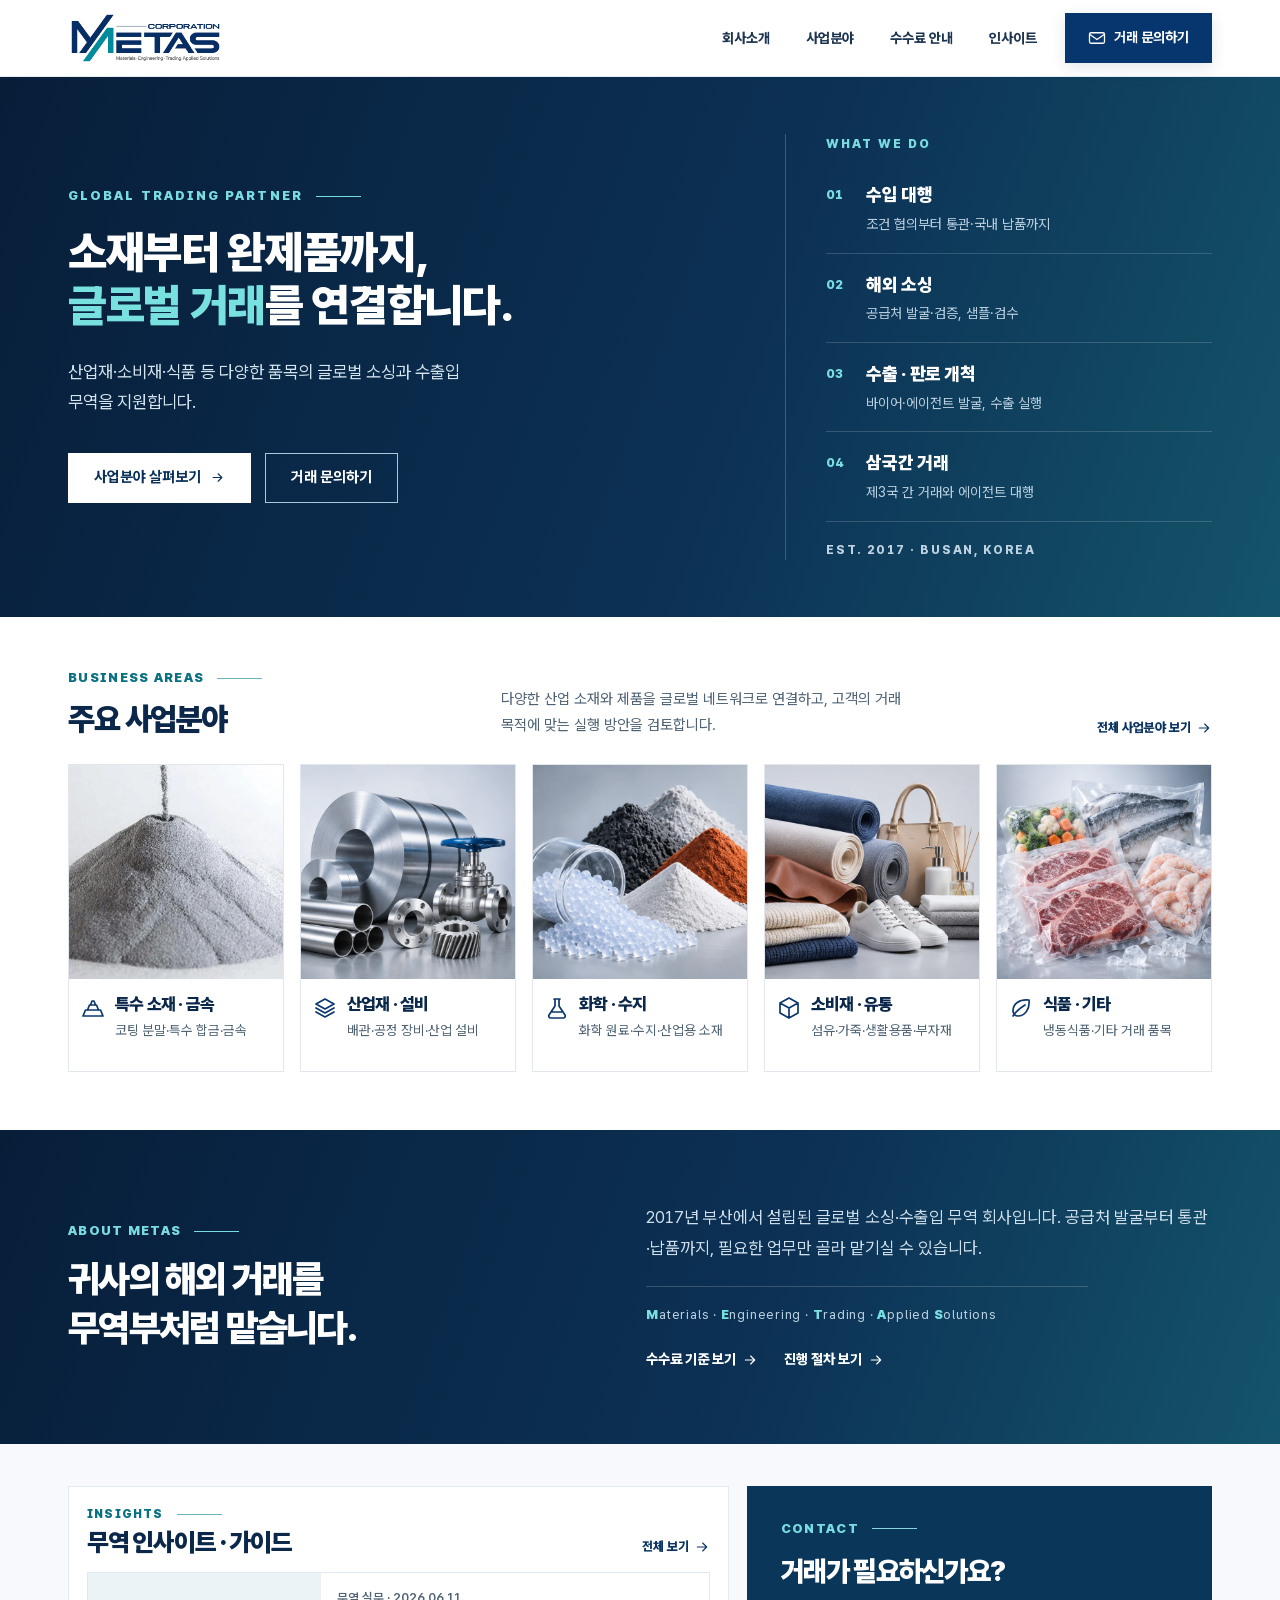
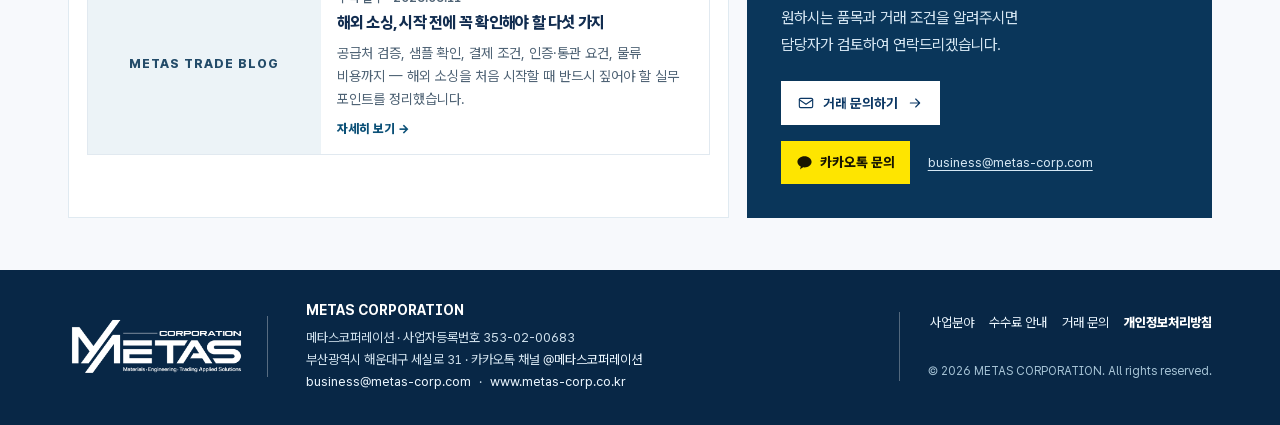
==== commit f5681623: "UPDATE" ====
--- a/index.html
+++ b/index.html
@@ -31,10 +31,10 @@
 <link href="assets/site.css?v=20261122-1" rel="stylesheet"/>
 <link href="assets/home.css?v=20261122-contained-final" rel="stylesheet"/>
 <link href="assets/home-refinement.css?v=20261122-business-v2" rel="stylesheet"/>
-<link href="assets/home-v3.css?v=20261122-v32" rel="stylesheet"/>
+<link href="assets/home-v3.css?v=20261122-v41" rel="stylesheet"/>
 <script type="application/ld+json">{"@context": "https://schema.org", "@type": "Organization", "name": "METAS CORPORATION", "alternateName": "메타스코퍼레이션", "url": "https://www.metas-corp.co.kr/", "logo": "https://www.metas-corp.co.kr/assets/metas-logo-transparent.png", "email": "business@metas-corp.com", "foundingDate": "2017", "address": {"@type": "PostalAddress", "streetAddress": "세실로 31", "addressLocality": "해운대구", "addressRegion": "부산광역시", "addressCountry": "KR"}, "sameAs": ["http://pf.kakao.com/_SASyn"]}</script>
 <link href="assets/fonts/pretendard/pretendardvariable-dynamic-subset.css" rel="stylesheet"/>
-<link href="assets/typography.css?v=20261122-v33" rel="stylesheet"/>
+<link href="assets/typography.css?v=20261122-v34" rel="stylesheet"/>
 <link href="assets/flat-corners.css?v=20261122-v3" rel="stylesheet"/>
 </head>
 <body class="home-page" id="top">
@@ -68,15 +68,17 @@
 <div class="wrap"><div class="home-section-title-row reveal"><div><div class="home-kicker">BUSINESS AREAS <span></span></div><h2 id="businessTitle">주요 사업분야</h2></div>
 <p>다양한 산업 소재와 제품을 글로벌 네트워크로 연결하고, 고객의 거래 목적에 맞는 실행 방안을 검토합니다.</p>
 <a class="home-text-link" href="business.html">전체 사업분야 보기 <span class="home-icon"><svg aria-hidden="true" viewbox="0 0 24 24"><path d="M5 12h14m-6-6 6 6-6 6"></path></svg></span></a></div>
-<div class="home-business-grid"><a aria-label="산업재 · 설비 상세 사업분야 보기" class="home-business-card reveal" href="business.html#industrial">
-<img alt="철강 코일, 배관자재, 밸브, 기계부품" decoding="async" height="620" loading="lazy" src="assets/home-industrial.webp?v=20261122-business-v2" width="620"/>
-<div class="home-business-card-body"><span class="home-icon business-icon"><svg aria-hidden="true" viewbox="0 0 24 24"><path d="m12 3 9 5-9 5-9-5 9-5Zm-9 9 9 5 9-5M3 16l9 5 9-5"></path></svg></span><div><h3>산업재 · 설비</h3><p>금속·기계·배관·산업 설비</p></div></div></a><a aria-label="화학 · 수지 상세 사업분야 보기" class="home-business-card reveal" href="business.html#chemical">
+<div class="home-business-grid"><a aria-label="특수 소재 · 금속 상세 사업분야 보기" class="home-business-card reveal" href="business.html#materials">
+<picture><source media="(max-width:1020px)" srcset="assets/home-materials-wide.webp?v=20261122-v42" width="800" height="450"/><img alt="금속 분말" decoding="async" height="620" loading="lazy" src="assets/home-materials.webp?v=20261122-v42" width="620"/></picture>
+<div class="home-business-card-body"><span class="home-icon business-icon"><svg aria-hidden="true" viewbox="0 0 24 24"><path d="M2 20l2.5-6h15L22 20H2ZM6.5 14 8.5 9h7l2 5M9.5 9l1.5-4h2l1.5 4"></path></svg></span><div><h3>특수 소재 · 금속</h3><p><span class="mx-seg">코팅 분말·</span><wbr/><span class="mx-seg">특수 합금·</span><wbr/><span class="mx-seg">금속</span></p></div></div></a><a aria-label="산업재 · 설비 상세 사업분야 보기" class="home-business-card reveal" href="business.html#industrial">
+<img alt="배관자재, 밸브, 기계부품" decoding="async" height="620" loading="lazy" src="assets/home-industrial.webp?v=20261122-business-v2" width="620"/>
+<div class="home-business-card-body"><span class="home-icon business-icon"><svg aria-hidden="true" viewbox="0 0 24 24"><path d="m12 3 9 5-9 5-9-5 9-5Zm-9 9 9 5 9-5M3 16l9 5 9-5"></path></svg></span><div><h3>산업재 · 설비</h3><p><span class="mx-seg">배관·</span><wbr/><span class="mx-seg">공정 장비·</span><wbr/><span class="mx-seg">산업 설비</span></p></div></div></a><a aria-label="화학 · 수지 상세 사업분야 보기" class="home-business-card reveal" href="business.html#chemical">
 <img alt="수지 펠릿과 산업용 파우더" decoding="async" height="620" loading="lazy" src="assets/home-chemicals.webp?v=20261122-business-v2" width="620"/>
-<div class="home-business-card-body"><span class="home-icon business-icon"><svg aria-hidden="true" viewbox="0 0 24 24"><path d="M9 3h6M10 3v7l-6 9a2 2 0 0 0 1.7 3h12.6a2 2 0 0 0 1.7-3l-6-9V3M7 16h10"></path></svg></span><div><h3>화학 · 수지</h3><p>화학 원료·수지·산업용 소재</p></div></div></a><a aria-label="소비재 · 유통 상세 사업분야 보기" class="home-business-card reveal" href="business.html#consumer">
+<div class="home-business-card-body"><span class="home-icon business-icon"><svg aria-hidden="true" viewbox="0 0 24 24"><path d="M9 3h6M10 3v7l-6 9a2 2 0 0 0 1.7 3h12.6a2 2 0 0 0 1.7-3l-6-9V3M7 16h10"></path></svg></span><div><h3>화학 · 수지</h3><p><span class="mx-seg">화학 원료·</span><wbr/><span class="mx-seg">수지·</span><wbr/><span class="mx-seg">산업용 소재</span></p></div></div></a><a aria-label="소비재 · 유통 상세 사업분야 보기" class="home-business-card reveal" href="business.html#consumer">
 <img alt="섬유, 가죽, 신발과 생활용품" decoding="async" height="620" loading="lazy" src="assets/home-consumer.webp?v=20261122-business-v2" width="620"/>
-<div class="home-business-card-body"><span class="home-icon business-icon"><svg aria-hidden="true" viewbox="0 0 24 24"><path d="m12 2 9 5-9 5-9-5 9-5ZM3 7v10l9 5 9-5V7M12 12v10"></path></svg></span><div><h3>소비재 · 유통</h3><p>섬유·가죽·생활용품·부자재</p></div></div></a><a aria-label="식품 · 기타 상세 사업분야 보기" class="home-business-card reveal" href="business.html#food">
+<div class="home-business-card-body"><span class="home-icon business-icon"><svg aria-hidden="true" viewbox="0 0 24 24"><path d="m12 2 9 5-9 5-9-5 9-5ZM3 7v10l9 5 9-5V7M12 12v10"></path></svg></span><div><h3>소비재 · 유통</h3><p><span class="mx-seg">섬유·</span><wbr/><span class="mx-seg">가죽·</span><wbr/><span class="mx-seg">생활용품·</span><wbr/><span class="mx-seg">부자재</span></p></div></div></a><a aria-label="식품 · 기타 상세 사업분야 보기" class="home-business-card reveal" href="business.html#food">
 <img alt="포장된 냉동육 및 냉동식품" decoding="async" height="620" loading="lazy" src="assets/home-food.webp?v=20261122-business-v2" width="620"/>
-<div class="home-business-card-body"><span class="home-icon business-icon"><svg aria-hidden="true" viewbox="0 0 24 24"><path d="M20 4C10 3 4 8 4 15a5 5 0 0 0 5 5c7 0 12-7 11-16ZM4 20c3-5 7-8 12-11"></path></svg></span><div><h3>식품 · 기타</h3><p>냉동식품·기타 거래 품목</p></div></div></a></div>
+<div class="home-business-card-body"><span class="home-icon business-icon"><svg aria-hidden="true" viewbox="0 0 24 24"><path d="M20 4C10 3 4 8 4 15a5 5 0 0 0 5 5c7 0 12-7 11-16ZM4 20c3-5 7-8 12-11"></path></svg></span><div><h3>식품 · 기타</h3><p><span class="mx-seg">냉동식품·</span><wbr/><span class="mx-seg">기타 거래 품목</span></p></div></div></a></div>
 </div>
 </section>
 <section aria-labelledby="aboutTitle" class="mx-identity" id="about">
--- a/assets/home-v3.css
+++ b/assets/home-v3.css
@@ -83,3 +83,16 @@
 @media(max-width:590px){
  .home-page .home-footer-links div{flex-wrap:wrap}
 }
+
+/* ---------- 주요 사업분야 5개 카드 (v3.9) ---------- */
+.home-page .home-business-grid{grid-template-columns:repeat(5,minmax(0,1fr));max-width:none;gap:16px}
+.home-page .home-business-card-body{padding:14px 12px 16px}
+@media(max-width:1120px){.home-page .home-business-grid{gap:12px}.home-page .home-business-card h3{font-size:15.5px}}
+@media(max-width:1020px){
+  .home-page .home-business-grid{grid-template-columns:repeat(2,minmax(0,1fr));max-width:720px;margin-inline:auto}
+  .home-page .home-business-grid>.home-business-card:first-child{grid-column:1/-1}
+  .home-page .home-business-grid>.home-business-card:first-child img{aspect-ratio:16/9!important;object-position:center}
+}
+.home-page .home-business-card .mx-seg{white-space:nowrap}
+.home-page .home-business-card picture{display:block}
+.home-page .home-business-card picture{display:block}
--- a/assets/typography.css
+++ b/assets/typography.css
@@ -38,7 +38,6 @@
 
 /* ---------- 공통 하위 페이지 (site.css) ---------- */
 .page-top .eyebrow,.eyebrow{font-size:12px}
-.section p,.section li{color:var(--text)}
 .footer-desc{font-size:13px}
 .footer-contact a,.footer-contact-title{font-size:14px}
 .footer-company,.footer-copy,.policy-link{font-size:13px;line-height:1.75}
@@ -54,8 +53,8 @@
 .biz-card h3 small{font-size:12px;color:#5d6f7f;letter-spacing:.04em}
 .biz-card p{font-size:14px;line-height:1.6;color:var(--muted)}
 .biz-jump a{font-size:14px}
-.sourcing-panel p{font-size:15px;line-height:1.75}
-.sourcing-panel li{font-size:14.5px}
+.sourcing-panel p{font-size:15px;line-height:1.75;color:#c9dbe8}
+.sourcing-panel li{font-size:14.5px;color:#e6f0f7}
 
 /* 수수료 */
 .fee-guide-badge{font-size:12.5px}
@@ -119,3 +118,10 @@
   html body.home-page .home-section-title-row>.home-text-link{font-size:13px}
 }
 html body .back{border-radius:0}
+
+/* 어두운 배경 위 글자 — 밝은 색으로 고정 (v3.4) */
+html body .section.dark p,html body .contact-cta p{color:#c9dbe8}
+html body .section.dark h2,html body .contact-cta h2,html body .sourcing-panel h3{color:#fff}
+html body .sourcing-panel .cat{color:#8fd8e6}
+html body.home-page .mx-hero-fact,html body.home-page .mx-identity-body .mx-motto{color:#bdd3e3}
+@media(max-width:720px){html body.home-page .home-hero .home-kicker{font-size:12px}}
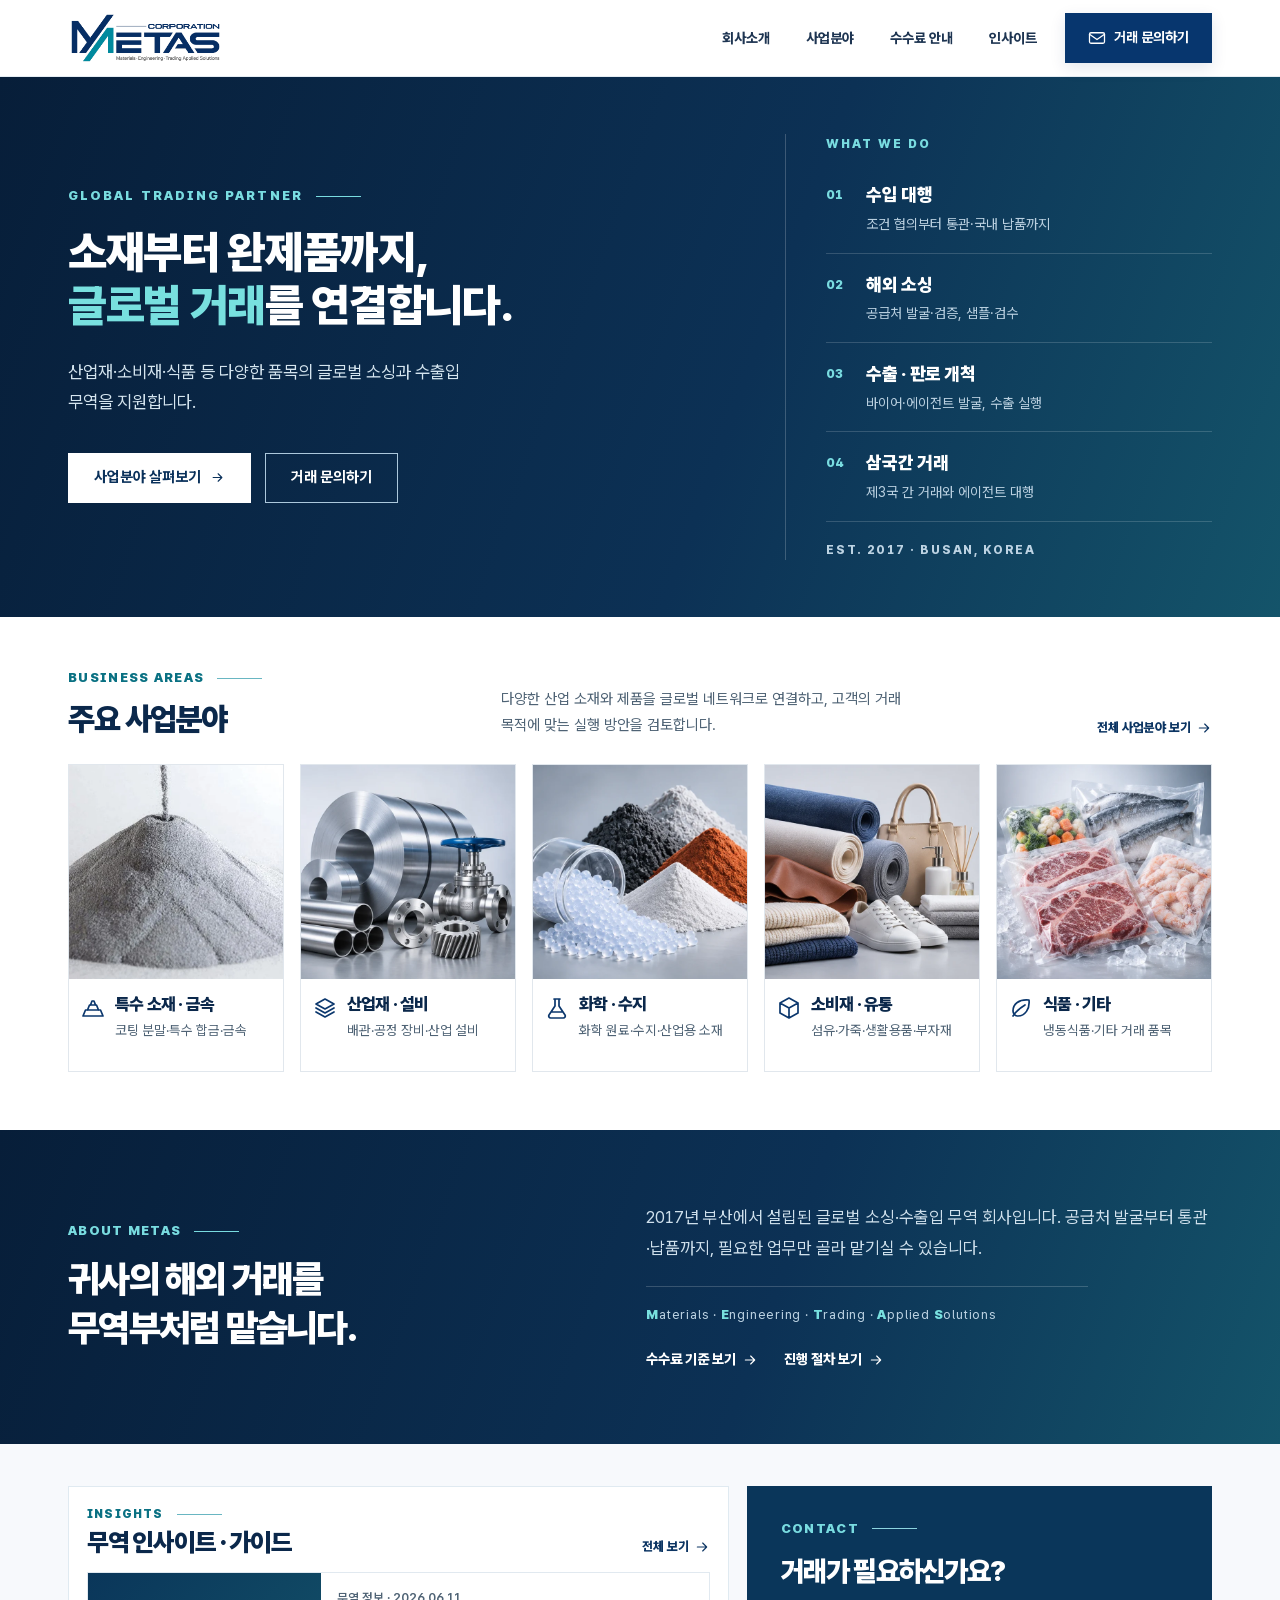
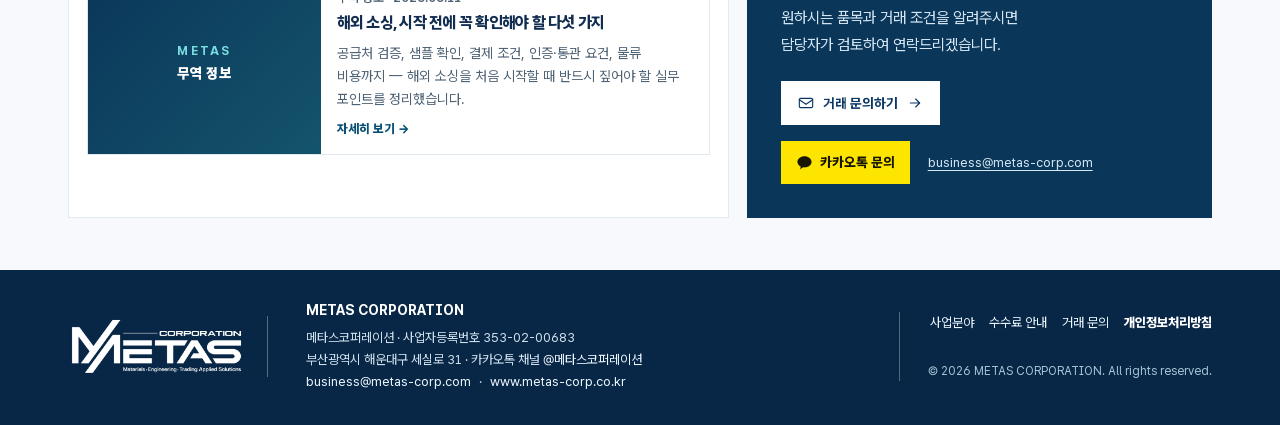
==== commit 18642739: "Mail update" ====
--- a/index.html
+++ b/index.html
@@ -31,7 +31,7 @@
 <link href="assets/site.css?v=20261122-1" rel="stylesheet"/>
 <link href="assets/home.css?v=20261122-contained-final" rel="stylesheet"/>
 <link href="assets/home-refinement.css?v=20261122-business-v2" rel="stylesheet"/>
-<link href="assets/home-v3.css?v=20261122-v41" rel="stylesheet"/>
+<link href="assets/home-v3.css?v=20261122-v43" rel="stylesheet"/>
 <script type="application/ld+json">{"@context": "https://schema.org", "@type": "Organization", "name": "METAS CORPORATION", "alternateName": "메타스코퍼레이션", "url": "https://www.metas-corp.co.kr/", "logo": "https://www.metas-corp.co.kr/assets/metas-logo-transparent.png", "email": "business@metas-corp.com", "foundingDate": "2017", "address": {"@type": "PostalAddress", "streetAddress": "세실로 31", "addressLocality": "해운대구", "addressRegion": "부산광역시", "addressCountry": "KR"}, "sameAs": ["http://pf.kakao.com/_SASyn"]}</script>
 <link href="assets/fonts/pretendard/pretendardvariable-dynamic-subset.css" rel="stylesheet"/>
 <link href="assets/typography.css?v=20261122-v34" rel="stylesheet"/>
@@ -143,4 +143,4 @@
   window.addEventListener('resize',()=>{if(window.innerWidth>860)close();});
 })();
 </script>
-<script defer="" src="assets/blog-feed.js?v=20261122-business-v2"></script></body></html>
+<script defer="" src="assets/blog-feed.js?v=20261122-v43"></script></body></html>
--- a/assets/home-v3.css
+++ b/assets/home-v3.css
@@ -96,3 +96,8 @@
 .home-page .home-business-card .mx-seg{white-space:nowrap}
 .home-page .home-business-card picture{display:block}
 .home-page .home-business-card picture{display:block}
+
+/* 인사이트 썸네일 없는 글 — 인사이트 페이지와 같은 네이비 + 카테고리 표시 (v4.3) */
+.home-page .post-thumb.placeholder{background:linear-gradient(135deg,#0a365a,#14546a)!important;color:#fff!important;display:grid;place-items:center;text-align:center}
+.home-page .post-thumb.placeholder span{font-size:14px;font-weight:900;letter-spacing:.06em;line-height:1.4}
+.home-page .post-thumb.placeholder span b{display:block;font-size:12px;letter-spacing:.18em;color:#79dce0;margin-bottom:4px}
